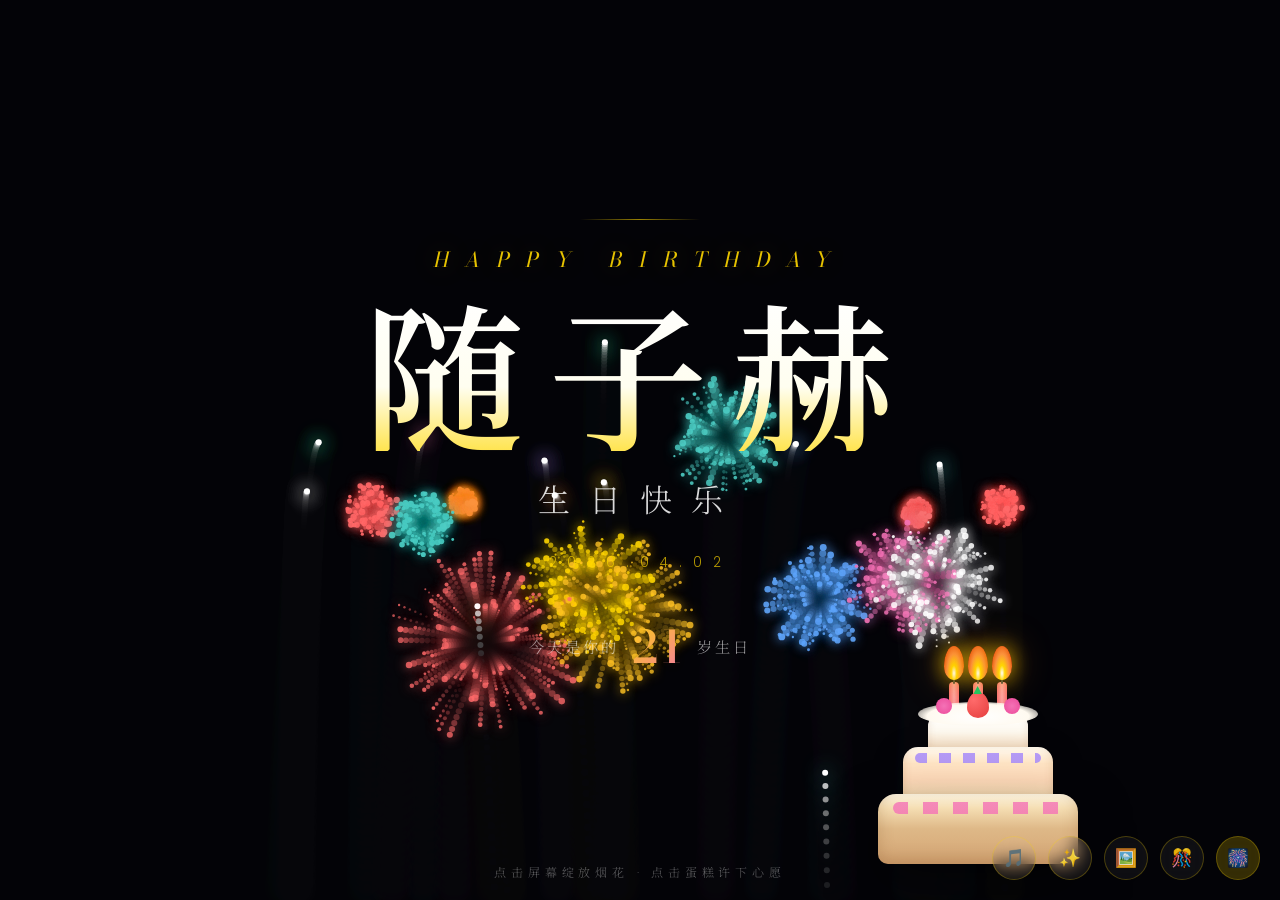
==== index.html @ 77aba5f2 "Update index.html" ====
<!DOCTYPE html>
<html lang="zh-CN">
<head>
    <meta charset="UTF-8">
    <meta name="viewport" content="width=device-width, initial-scale=1.0">
    <title>随子赫 · 生日快乐 ✨</title>
    <link rel="preconnect" href="https://fonts.googleapis.com">
    <link rel="preconnect" href="https://fonts.gstatic.com" crossorigin>
    <link href="https://fonts.googleapis.com/css2?family=Bodoni+Moda:ital,wght@0,400;0,600;0,700&family=Poppins:wght@200;300;400;500;600&family=Noto+Serif+SC:wght@300;400;500;600&display=swap" rel="stylesheet">
    <style>
        * {
            margin: 0;
            padding: 0;
            box-sizing: border-box;
        }

        html, body {
            height: 100%;
            overflow: hidden;
        }

        /* 点击波纹特效 */
        .click-ripple {
            position: fixed;
            border-radius: 50%;
            background: radial-gradient(circle, rgba(255, 215, 0, 0.4) 0%, rgba(255, 215, 0, 0.1) 50%, transparent 70%);
            pointer-events: none;
            z-index: 9999;
            animation: rippleExpand 0.8s ease-out forwards;
        }

        @keyframes rippleExpand {
            0% {
                width: 0;
                height: 0;
                opacity: 1;
            }
            100% {
                width: 300px;
                height: 300px;
                opacity: 0;
            }
        }

        /* 点击星星特效 */
        .click-star {
            position: fixed;
            pointer-events: none;
            z-index: 9999;
            animation: starBurst 1s ease-out forwards;
        }

        @keyframes starBurst {
            0% {
                opacity: 1;
                transform: scale(0) rotate(0deg);
            }
            50% {
                opacity: 1;
                transform: scale(1) rotate(180deg);
            }
            100% {
                opacity: 0;
                transform: scale(0.5) rotate(360deg) translateY(-50px);
            }
        }

        /* 黑洞转场特效 */
        .blackhole-transition {
            position: fixed;
            inset: 0;
            z-index: 250;
            pointer-events: none;
            display: none;
        }

        .blackhole-transition.active {
            display: block;
        }

        .blackhole-center {
            position: absolute;
            top: 50%;
            left: 50%;
            width: 0;
            height: 0;
            transform: translate(-50%, -50%);
            border-radius: 50%;
            background: radial-gradient(circle, #000 0%, #000 40%, transparent 70%);
            box-shadow:
                0 0 60px 20px rgba(0, 0, 0, 0.8),
                0 0 120px 40px rgba(0, 0, 0, 0.6),
                0 0 200px 60px rgba(0, 0, 0, 0.4);
        }

        .blackhole-transition.active .blackhole-center {
            animation: blackholeGrow 1.2s cubic-bezier(0.32, 1, 0.44, 1) forwards;
        }

        @keyframes blackholeGrow {
            0% {
                width: 0;
                height: 0;
                opacity: 0;
            }
            30% {
                opacity: 1;
            }
            100% {
                width: 300vmax;
                height: 300vmax;
                opacity: 1;
            }
        }

        /* 吸积盘 - 旋转的光效环 */
        .accretion-disk {
            position: absolute;
            top: 50%;
            left: 50%;
            width: 0;
            height: 0;
            transform: translate(-50%, -50%) rotateX(75deg);
            border-radius: 50%;
            border: 3px solid transparent;
            border-top-color: rgba(255, 215, 0, 0.8);
            border-right-color: rgba(244, 114, 182, 0.6);
            border-bottom-color: rgba(167, 139, 250, 0.8);
            border-left-color: rgba(96, 165, 250, 0.6);
        }

        .blackhole-transition.active .accretion-disk {
            animation: diskGrowRotate 1.2s cubic-bezier(0.32, 1, 0.44, 1) forwards;
        }

        @keyframes diskGrowRotate {
            0% {
                width: 0;
                height: 0;
                opacity: 0;
                transform: translate(-50%, -50%) rotateX(75deg) rotate(0deg);
            }
            20% {
                opacity: 1;
            }
            100% {
                width: 300vmax;
                height: 300vmax;
                opacity: 0;
                transform: translate(-50%, -50%) rotateX(75deg) rotate(1080deg);
            }
        }

        /* 粒子被吸入效果 */
        .blackhole-particle {
            position: absolute;
            width: 4px;
            height: 4px;
            background: rgba(255, 215, 0, 0.9);
            border-radius: 50%;
            box-shadow: 0 0 10px rgba(255, 215, 0, 0.8);
        }

        .blackhole-transition.active .blackhole-particle {
            animation: particleSuckIn 1s cubic-bezier(0.7, 0, 1, 1) forwards;
        }

        @keyframes particleSuckIn {
            0% {
                opacity: 1;
                transform: translate(0, 0) scale(1);
            }
            100% {
                opacity: 0;
                transform: translate(0, 0) scale(0);
            }
        }

        body {
            background: #05050a;
            font-family: 'Poppins', 'Noto Serif SC', -apple-system, serif;
            color: #fff;
        }

        /* 星空背景 */
        .sky {
            position: fixed;
            inset: 0;
            z-index: 1;
            background: radial-gradient(ellipse at bottom, #1a1a3e 0%, #0f0f1f 30%, #050510 60%, #020208 100%);
        }

        /* 银河效果 */
        .milky-way {
            position: fixed;
            inset: -20%;
            z-index: 2;
            background:
                radial-gradient(ellipse at 30% 20%, rgba(167, 139, 250, 0.15) 0%, transparent 50%),
                radial-gradient(ellipse at 70% 80%, rgba(244, 114, 182, 0.12) 0%, transparent 50%),
                radial-gradient(ellipse at 50% 50%, rgba(96, 165, 250, 0.08) 0%, transparent 60%);
            animation: milkyFloat 20s ease-in-out infinite;
            filter: blur(40px);
        }

        @keyframes milkyFloat {
            0%, 100% { transform: translate(0, 0) scale(1); }
            25% { transform: translate(2%, 1%) scale(1.05); }
            50% { transform: translate(-1%, 2%) scale(1.02); }
            75% { transform: translate(1%, -1%) scale(1.08); }
        }

        /* 星星 */
        .stars {
            position: fixed;
            inset: 0;
            z-index: 3;
        }

        .star {
            position: absolute;
            background: #fff;
            border-radius: 50%;
            animation: twinkle var(--duration) ease-in-out infinite;
        }

        @keyframes twinkle {
            0%, 100% { opacity: var(--opacity); transform: scale(1); }
            50% { opacity: 1; transform: scale(1.3); }
        }

        /* 月亮 */
        .moon {
            position: fixed;
            top: 8%;
            right: 12%;
            width: 120px;
            height: 120px;
            z-index: 4;
            background: radial-gradient(circle at 30% 30%, #fffef0 0%, #fef3c7 40%, #e9d5ff 100%);
            border-radius: 50%;
            box-shadow:
                0 0 80px rgba(254, 243, 199, 0.5),
                0 0 150px rgba(254, 243, 199, 0.3),
                0 0 250px rgba(233, 213, 255, 0.2);
            animation: moonGlow 4s ease-in-out infinite;
        }

        .moon::before {
            content: '';
            position: absolute;
            top: 15%;
            left: 25%;
            width: 30px;
            height: 30px;
            background: radial-gradient(circle, rgba(203, 213, 225, 0.4) 0%, transparent 70%);
            border-radius: 50%;
        }

        .moon::after {
            content: '';
            position: absolute;
            top: 50%;
            left: 55%;
            width: 20px;
            height: 20px;
            background: radial-gradient(circle, rgba(203, 213, 225, 0.3) 0%, transparent 70%);
            border-radius: 50%;
        }

        @keyframes moonGlow {
            0%, 100% { box-shadow: 0 0 80px rgba(254, 243, 199, 0.5), 0 0 150px rgba(254, 243, 199, 0.3), 0 0 250px rgba(233, 213, 255, 0.2); }
            50% { box-shadow: 0 0 100px rgba(254, 243, 199, 0.7), 0 0 180px rgba(254, 243, 199, 0.4), 0 0 300px rgba(233, 213, 255, 0.3); }
        }

        /* 流星 */
        .meteors {
            position: fixed;
            inset: 0;
            z-index: 5;
            overflow: hidden;
            pointer-events: none;
        }

        .meteor {
            position: absolute;
            width: 2px;
            height: 80px;
            background: linear-gradient(to bottom, rgba(255, 255, 255, 0), rgba(255, 255, 255, 1));
            animation: meteor linear infinite;
            opacity: 0;
        }

        @keyframes meteor {
            0% { opacity: 0; transform: translateY(-100px) translateX(0) rotate(45deg); }
            10% { opacity: 1; }
            80% { opacity: 1; }
            100% { opacity: 0; transform: translateY(100vh) translateX(300px) rotate(45deg); }
        }

        /* 烟花画布 */
        canvas {
            position: fixed;
            inset: 0;
            z-index: 10;
            pointer-events: none;
        }

        /* 主内容区 */
        .content {
            position: fixed;
            inset: 0;
            z-index: 20;
            display: flex;
            flex-direction: column;
            align-items: center;
            justify-content: center;
            pointer-events: none;
        }

        .name-container {
            position: relative;
            text-align: center;
            pointer-events: auto;
        }

        /* 装饰线条 */
        .deco-line {
            width: 120px;
            height: 1px;
            margin: 0 auto 1.5rem;
            background: linear-gradient(90deg, transparent, rgba(255, 215, 0, 0.6), transparent);
            opacity: 0;
            animation: expandLine 1.2s ease 0.3s forwards;
        }

        @keyframes expandLine {
            from { width: 0; opacity: 0; }
            to { width: 120px; opacity: 1; }
        }

        .name-top {
            font-family: 'Bodoni Moda', serif;
            font-size: clamp(0.9rem, 2vw, 1.3rem);
            font-weight: 400;
            font-style: italic;
            letter-spacing: 0.8em;
            color: rgba(255, 215, 0, 0.9);
            margin-bottom: 1rem;
            opacity: 0;
            transform: translateY(20px);
            animation: fadeUp 1s ease 0.6s forwards;
            text-shadow: 0 0 30px rgba(255, 215, 0, 0.3);
        }

        .name-main {
            font-family: 'Noto Serif SC', 'Bodoni Moda', serif;
            font-size: clamp(3.5rem, 15vw, 10rem);
            font-weight: 600;
            letter-spacing: 0.15em;
            line-height: 1;
            background: linear-gradient(
                180deg,
                #fff 0%,
                #fffef0 20%,
                #ffd700 40%,
                #f59e0b 60%,
                #fff 80%,
                #ffd700 100%
            );
            background-size: 100% 300%;
            -webkit-background-clip: text;
            -webkit-text-fill-color: transparent;
            background-clip: text;
            opacity: 0;
            transform: scale(0.8);
            filter: blur(10px);
            animation: nameReveal 2.5s cubic-bezier(0.32, 1.4, 0.44, 1) 0.8s forwards, shimmer 6s ease-in-out 2.5s infinite;
            text-shadow: none;
        }

        @keyframes nameReveal {
            0% { opacity: 0; transform: scale(0.8) translateY(30px); filter: blur(10px); }
            60% { opacity: 1; filter: blur(0); }
            100% { opacity: 1; transform: scale(1) translateY(0); filter: blur(0); }
        }

        @keyframes shimmer {
            0%, 100% { background-position: 0% 0%; }
            50% { background-position: 0% 100%; }
        }

        .name-bottom {
            font-family: 'Noto Serif SC', serif;
            font-size: clamp(1.1rem, 3vw, 2rem);
            font-weight: 300;
            letter-spacing: 0.6em;
            color: rgba(255, 255, 255, 0.85);
            margin-top: 1.5rem;
            opacity: 0;
            animation: fadeIn 1.2s ease 1.8s forwards;
        }

        .name-date {
            font-family: 'Poppins', sans-serif;
            font-size: 0.85rem;
            font-weight: 300;
            letter-spacing: 0.8em;
            color: rgba(255, 215, 0, 0.7);
            margin-top: 2rem;
            opacity: 0;
            animation: fadeIn 1.2s ease 2.2s forwards;
        }

        @keyframes fadeUp {
            to { opacity: 1; transform: translateY(0); }
        }

        @keyframes fadeIn {
            to { opacity: 1; }
        }

        /* 年龄显示 - 优雅版 */
        .age-container {
            margin-top: 2.5rem;
            opacity: 0;
            animation: fadeIn 1.5s ease 2.6s forwards;
        }

        .age-display {
            display: flex;
            align-items: center;
            justify-content: center;
            gap: 0.8rem;
            font-size: 0.95rem;
            font-weight: 300;
            color: rgba(255, 255, 255, 0.6);
            letter-spacing: 0.2em;
        }

        .age-number {
            font-family: 'Bodoni Moda', serif;
            font-size: 2.8rem;
            font-weight: 600;
            background: linear-gradient(135deg, #ffd700, #f472b6);
            -webkit-background-clip: text;
            -webkit-text-fill-color: transparent;
            background-clip: text;
            letter-spacing: 0.05em;
        }

        /* 蛋糕 - 精致版 */
        .cake-container {
            position: fixed;
            bottom: 4%;
            right: 8%;
            z-index: 25;
            opacity: 0;
            animation: cakeFloat 2s ease 3s forwards;
            pointer-events: auto;
        }

        @media (max-width: 768px) {
            .cake-container { bottom: 3%; right: 5%; transform: scale(0.85); transform-origin: bottom right; }
        }

        @keyframes cakeFloat {
            from { opacity: 0; transform: translateX(-50%) translateY(60px) scale(0.85); }
            to { opacity: 1; transform: translateX(-50%) translateY(0) scale(1); }
        }

        .cake {
            position: relative;
            cursor: pointer;
            transition: transform 0.5s cubic-bezier(0.34, 1.56, 0.64, 1);
        }

        .cake:hover {
            transform: scale(1.05);
        }

        .cake-base {
            width: 200px;
            height: 70px;
            background: linear-gradient(180deg, #fdf6e3 0%, #f5deb3 20%, #deb887 50%, #d4a574 100%);
            border-radius: 18px 18px 10px 10px;
            position: relative;
            box-shadow:
                0 20px 50px rgba(0, 0, 0, 0.5),
                inset 0 -5px 15px rgba(139, 90, 43, 0.3);
        }

        .cake-base::before {
            content: '';
            position: absolute;
            top: 8px;
            left: 15px;
            right: 15px;
            height: 12px;
            background: repeating-linear-gradient(
                90deg,
                #f472b6 0px,
                #f472b6 15px,
                transparent 15px,
                transparent 30px
            );
            border-radius: 20px;
            opacity: 0.8;
        }

        .cake-middle {
            width: 150px;
            height: 55px;
            background: linear-gradient(180deg, #fffaf0 0%, #ffe4c4 30%, #ffdab9 60%, #f5deb3 100%);
            border-radius: 15px 15px 8px 8px;
            position: absolute;
            bottom: 62px;
            left: 50%;
            transform: translateX(-50%);
            box-shadow:
                0 10px 30px rgba(0, 0, 0, 0.35),
                inset 0 -3px 10px rgba(139, 90, 43, 0.2);
        }

        .cake-middle::before {
            content: '';
            position: absolute;
            top: 6px;
            left: 12px;
            right: 12px;
            height: 10px;
            background: repeating-linear-gradient(
                90deg,
                #a78bfa 0px,
                #a78bfa 12px,
                transparent 12px,
                transparent 24px
            );
            border-radius: 15px;
            opacity: 0.85;
        }

        .cake-top {
            width: 100px;
            height: 45px;
            background: linear-gradient(180deg, #ffffff 0%, #fffaf0 40%, #ffe4c4 80%, #ffdab9 100%);
            border-radius: 12px 12px 6px 6px;
            position: absolute;
            bottom: 105px;
            left: 50%;
            transform: translateX(-50%);
            box-shadow:
                0 6px 20px rgba(0, 0, 0, 0.25),
                inset 0 -2px 8px rgba(139, 90, 43, 0.15);
        }

        .cream {
            position: absolute;
            top: -12px;
            left: 50%;
            transform: translateX(-50%);
            width: 120%;
            height: 24px;
            background: radial-gradient(ellipse at 50% 60%, #fff 0%, #fffaf0 60%, transparent 100%);
            border-radius: 50%;
        }

        .cream::before,
        .cream::after {
            content: '';
            position: absolute;
            width: 16px;
            height: 16px;
            background: radial-gradient(circle, #f472b6 0%, #ec4899 100%);
            border-radius: 50%;
            top: -4px;
        }

        .cream::before { left: 15%; }
        .cream::after { right: 15%; }

        /* 草莓 */
        .strawberry {
            position: absolute;
            top: -22px;
            left: 50%;
            transform: translateX(-50%);
            width: 22px;
            height: 26px;
            background: radial-gradient(circle at 30% 30%, #ff6b6b, #e53e3e);
            border-radius: 50% 50% 50% 50% / 60% 60% 40% 40%;
        }

        .strawberry::before {
            content: '';
            position: absolute;
            top: -6px;
            left: 50%;
            transform: translateX(-50%);
            width: 14px;
            height: 8px;
            background: #22c55e;
            border-radius: 50% 50% 0 0;
            clip-path: polygon(20% 100%, 50% 0%, 80% 100%);
        }

        /* 蜡烛 */
        .candles {
            position: absolute;
            bottom: 140px;
            left: 50%;
            transform: translateX(-50%);
            display: flex;
            gap: 14px;
        }

        .candle {
            position: relative;
            width: 10px;
            height: 42px;
            background: linear-gradient(90deg, #f87171 0%, #fca5a5 50%, #f87171 100%);
            border-radius: 4px 4px 2px 2px;
        }

        .candle::before {
            content: '';
            position: absolute;
            top: -8px;
            left: 50%;
            transform: translateX(-50%);
            width: 2px;
            height: 10px;
            background: linear-gradient(180deg, #1f1f1f, #4a4a4a);
            border-radius: 2px;
        }

        .flame {
            position: absolute;
            top: -36px;
            left: 50%;
            transform: translateX(-50%);
            width: 20px;
            height: 34px;
            background: radial-gradient(ellipse at 50% 80%, #fff 0%, #ffd700 20%, #fb923c 50%, #ea580c 80%, transparent 100%);
            border-radius: 50% 50% 50% 50% / 60% 60% 40% 40%;
            animation: flameDance 0.15s ease-in-out infinite alternate;
            box-shadow: 0 0 20px rgba(255, 200, 0, 0.8), 0 0 40px rgba(255, 150, 0, 0.4);
        }

        @keyframes flameDance {
            0% { transform: translateX(-50%) scale(1) rotate(-3deg); height: 34px; }
            100% { transform: translateX(-50%) scale(1.1) rotate(3deg); height: 40px; }
        }

        .flame.out {
            animation: extinguish 0.6s ease-out forwards;
        }

        @keyframes extinguish {
            0% { opacity: 1; transform: translateX(-50%) scale(1); filter: blur(0); }
            50% { opacity: 0.8; transform: translateX(-50%) scale(1.3) translateY(-10px); filter: blur(2px); }
            100% { opacity: 0; transform: translateX(-50%) scale(0) translateY(-50px); filter: blur(10px); }
        }

        /* 底部文字 */
        .hint {
            position: fixed;
            bottom: 2%;
            left: 50%;
            transform: translateX(-50%);
            font-size: 0.75rem;
            font-weight: 300;
            letter-spacing: 0.4em;
            color: rgba(255, 255, 255, 0.35);
            z-index: 50;
            opacity: 0;
            animation: fadeIn 1.5s ease 4s forwards;
        }

        /* 控制面板 - 优雅隐藏 */
        .controls {
            position: fixed;
            bottom: 20px;
            right: 20px;
            z-index: 100;
            display: flex;
            gap: 12px;
            opacity: 0;
            animation: fadeIn 1.5s ease 4.5s forwards;
        }

        .control-btn {
            width: 44px;
            height: 44px;
            border-radius: 50%;
            background: rgba(255, 255, 255, 0.05);
            border: 1px solid rgba(255, 215, 0, 0.25);
            color: rgba(255, 215, 0, 0.9);
            font-size: 1.1rem;
            cursor: pointer;
            display: flex;
            align-items: center;
            justify-content: center;
            transition: all 0.4s cubic-bezier(0.34, 1.56, 0.64, 1);
            backdrop-filter: blur(10px);
        }

        .control-btn:hover {
            transform: scale(1.15);
            background: rgba(255, 215, 0, 0.15);
            border-color: rgba(255, 215, 0, 0.5);
            box-shadow: 0 0 20px rgba(255, 215, 0, 0.2);
        }

        .control-btn.active {
            background: rgba(255, 215, 0, 0.2);
        }

        /* 许愿弹窗 - 浪漫版 */
        .wish-modal {
            position: fixed;
            inset: 0;
            z-index: 200;
            display: none;
            align-items: center;
            justify-content: center;
            background: radial-gradient(ellipse at center, rgba(10, 10, 30, 0.96) 0%, rgba(2, 2, 10, 0.98) 100%);
            backdrop-filter: blur(20px);
        }

        .wish-modal.show {
            display: flex;
            animation: modalIn 0.8s cubic-bezier(0.32, 1.4, 0.44, 1);
        }

        @keyframes modalIn {
            from { opacity: 0; transform: scale(0.95); }
            to { opacity: 1; transform: scale(1); }
        }

        .wish-modal-content {
            position: relative;
            background: linear-gradient(145deg, rgba(25, 25, 50, 0.95), rgba(15, 15, 30, 0.98));
            border: 1px solid rgba(255, 215, 0, 0.25);
            border-radius: 24px;
            padding: 3rem 2.5rem;
            max-width: 420px;
            width: 90%;
            text-align: center;
            box-shadow:
                0 25px 80px rgba(0, 0, 0, 0.6),
                0 0 60px rgba(255, 215, 0, 0.08),
                inset 0 0 0 1px rgba(255, 255, 255, 0.05);
        }

        .wish-modal-content::before {
            content: '✨';
            position: absolute;
            top: -20px;
            left: 50%;
            transform: translateX(-50%);
            font-size: 2rem;
            animation: sparkle 2s ease-in-out infinite;
        }

        @keyframes sparkle {
            0%, 100% { opacity: 1; transform: translateX(-50%) scale(1); }
            50% { opacity: 0.6; transform: translateX(-50%) scale(1.2); }
        }

        .wish-modal-title {
            font-family: 'Noto Serif SC', 'Bodoni Moda', serif;
            font-size: 1.6rem;
            font-weight: 500;
            background: linear-gradient(135deg, #ffd700, #f472b6, #a78bfa);
            background-size: 200% 100%;
            -webkit-background-clip: text;
            -webkit-text-fill-color: transparent;
            background-clip: text;
            margin-bottom: 1rem;
            animation: gradientFlow 4s linear infinite;
        }

        @keyframes gradientFlow {
            0% { background-position: 0% 50%; }
            100% { background-position: 200% 50%; }
        }

        .wish-modal-subtitle {
            font-size: 0.9rem;
            color: rgba(255, 255, 255, 0.5);
            margin-bottom: 2rem;
            font-weight: 300;
            letter-spacing: 0.1em;
        }

        .wish-modal-input {
            width: 100%;
            padding: 1.2rem 1.5rem;
            font-size: 1rem;
            font-family: 'Noto Serif SC', serif;
            background: rgba(255, 255, 255, 0.03);
            border: 1px solid rgba(255, 215, 0, 0.3);
            border-radius: 16px;
            color: #fff;
            outline: none;
            margin-bottom: 2rem;
            transition: all 0.4s ease;
        }

        .wish-modal-input:focus {
            border-color: rgba(255, 215, 0, 0.7);
            background: rgba(255, 255, 255, 0.06);
            box-shadow: 0 0 30px rgba(255, 215, 0, 0.1);
        }

        .wish-modal-input::placeholder {
            color: rgba(255, 255, 255, 0.35);
        }

        .wish-modal-buttons {
            display: flex;
            gap: 1rem;
            justify-content: center;
        }

        .wish-modal-btn {
            padding: 0.9rem 2rem;
            font-size: 0.9rem;
            border: none;
            border-radius: 50px;
            cursor: pointer;
            font-family: 'Poppins', 'Noto Serif SC', sans-serif;
            font-weight: 500;
            letter-spacing: 0.1em;
            transition: all 0.4s cubic-bezier(0.34, 1.56, 0.64, 1);
        }

        .wish-modal-btn.primary {
            background: linear-gradient(135deg, #ffd700, #f59e0b);
            color: #1f1f1f;
            box-shadow: 0 10px 30px rgba(255, 215, 0, 0.3);
        }

        .wish-modal-btn.primary:hover {
            transform: scale(1.08);
            box-shadow: 0 15px 40px rgba(255, 215, 0, 0.4);
        }

        .wish-modal-btn.secondary {
            background: rgba(255, 255, 255, 0.06);
            color: rgba(255, 255, 255, 0.7);
            border: 1px solid rgba(255, 255, 255, 0.15);
        }

        .wish-modal-btn.secondary:hover {
            background: rgba(255, 255, 255, 0.1);
            transform: scale(1.05);
        }

        /* 彩带 */
        .confetti {
            position: fixed;
            inset: 0;
            z-index: 150;
            pointer-events: none;
        }

        .confetti-piece {
            position: absolute;
            width: 8px;
            height: 16px;
            opacity: 0;
            animation: confettiFall linear forwards;
            border-radius: 2px;
        }

        @keyframes confettiFall {
            0% { opacity: 1; transform: translateY(-50px) rotate(0deg); }
            100% { opacity: 0; transform: translateY(110vh) rotate(1080deg); }
        }

        /* 走马灯 */
        .carousel-modal {
            position: fixed;
            inset: 0;
            z-index: 300;
            display: none;
            align-items: center;
            justify-content: center;
            background: radial-gradient(ellipse at center, #0a0a1a 0%, #020208 100%);
            perspective: 2000px;
            opacity: 0;
            transform: scale(0.95);
            transition: opacity 0.5s cubic-bezier(0.32, 1, 0.44, 1), transform 0.5s cubic-bezier(0.32, 1, 0.44, 1);
        }

        .carousel-modal.show {
            display: flex;
            opacity: 1;
            transform: scale(1);
        }

        .carousel-modal.hide {
            opacity: 0;
            transform: scale(0.95);
        }

        /* 走马灯进入时的背景模糊 */
        .carousel-modal::before {
            content: '';
            position: absolute;
            inset: 0;
            background: radial-gradient(ellipse at center, rgba(10, 10, 26, 0) 0%, rgba(2, 2, 8, 0.95) 100%);
            opacity: 0;
            transition: opacity 0.6s ease;
        }

        .carousel-modal.show::before {
            opacity: 1;
        }

        /* 氛围光 */
        .carousel-glow {
            position: absolute;
            inset: 0;
            background:
                radial-gradient(circle at 20% 30%, rgba(244, 114, 182, 0.15) 0%, transparent 50%),
                radial-gradient(circle at 80% 70%, rgba(96, 165, 250, 0.15) 0%, transparent 50%),
                radial-gradient(circle at 50% 50%, rgba(255, 215, 0, 0.08) 0%, transparent 60%);
            animation: carouselGlow 8s ease-in-out infinite;
            pointer-events: none;
        }

        @keyframes carouselGlow {
            0%, 100% { opacity: 1; }
            50% { opacity: 0.6; }
        }

        .carousel-container {
            position: relative;
            width: 90%;
            max-width: 800px;
            height: 78vh;
            display: flex;
            align-items: center;
            justify-content: center;
            transform-style: preserve-3d;
        }

        .carousel-slide {
            position: absolute;
            max-width: 100%;
            max-height: 100%;
            object-fit: contain;
            border-radius: 16px;
            box-shadow:
                0 30px 100px rgba(0, 0, 0, 0.7),
                0 0 80px rgba(255, 215, 0, 0.1),
                inset 0 0 0 1px rgba(255, 255, 255, 0.08);
            opacity: 0;
            backface-visibility: hidden;
            transform-style: preserve-3d;
        }

        .carousel-slide.active {
            opacity: 1;
            z-index: 10;
        }

        .carousel-slide.fadeOut { animation: fadeOut 0.6s cubic-bezier(0.32, 1, 0.44, 1) forwards; }
        .carousel-slide.fadeIn { animation: fadeInSlide 0.6s cubic-bezier(0.32, 1, 0.44, 1) forwards; }
        @keyframes fadeOut { 0% { opacity: 1; transform: scale(1) translateX(0); } 100% { opacity: 0; transform: scale(0.9) translateX(-50px); } }
        @keyframes fadeInSlide { 0% { opacity: 0; transform: scale(0.9) translateX(50px); } 100% { opacity: 1; transform: scale(1) translateX(0); } }

        .carousel-slide.zoomOut { animation: zoomOut 0.5s cubic-bezier(0.32, 1, 0.44, 1) forwards; }
        .carousel-slide.zoomIn { animation: zoomIn 0.5s cubic-bezier(0.32, 1, 0.44, 1) forwards; }
        @keyframes zoomOut { 0% { opacity: 1; transform: scale(1) rotate(0deg); } 100% { opacity: 0; transform: scale(0.5) rotate(-5deg); } }
        @keyframes zoomIn { 0% { opacity: 0; transform: scale(1.3) rotate(5deg); } 100% { opacity: 1; transform: scale(1) rotate(0deg); } }

        .carousel-slide.slideLeftOut { animation: slideLeftOut 0.55s cubic-bezier(0.32, 1, 0.44, 1) forwards; }
        .carousel-slide.slideLeftIn { animation: slideLeftIn 0.55s cubic-bezier(0.32, 1, 0.44, 1) forwards; }
        @keyframes slideLeftOut { 0% { opacity: 1; transform: translateX(0) scale(1); } 100% { opacity: 0; transform: translateX(-80%) scale(0.85); } }
        @keyframes slideLeftIn { 0% { opacity: 0; transform: translateX(80%) scale(0.85); } 100% { opacity: 1; transform: translateX(0) scale(1); } }

        .carousel-slide.flipOut { animation: flipOut 0.6s cubic-bezier(0.32, 1, 0.44, 1) forwards; }
        .carousel-slide.flipIn { animation: flipIn 0.6s cubic-bezier(0.32, 1, 0.44, 1) forwards; }
        @keyframes flipOut { 0% { opacity: 1; transform: rotateY(0deg) scale(1); } 100% { opacity: 0; transform: rotateY(90deg) scale(0.8); } }
        @keyframes flipIn { 0% { opacity: 0; transform: rotateY(-90deg) scale(0.8); } 100% { opacity: 1; transform: rotateY(0deg) scale(1); } }

        .carousel-slide.slideUpOut { animation: slideUpOut 0.5s cubic-bezier(0.32, 1, 0.44, 1) forwards; }
        .carousel-slide.slideUpIn { animation: slideUpIn 0.5s cubic-bezier(0.32, 1, 0.44, 1) forwards; }
        @keyframes slideUpOut { 0% { opacity: 1; transform: translateY(0) scale(1); } 100% { opacity: 0; transform: translateY(-60%) scale(0.8); } }
        @keyframes slideUpIn { 0% { opacity: 0; transform: translateY(60%) scale(0.8); } 100% { opacity: 1; transform: translateY(0) scale(1); } }

        .carousel-slide.blurOut { animation: blurOut 0.55s cubic-bezier(0.32, 1, 0.44, 1) forwards; }
        .carousel-slide.blurIn { animation: blurIn 0.55s cubic-bezier(0.32, 1, 0.44, 1) forwards; }
        @keyframes blurOut { 0% { opacity: 1; filter: blur(0px) scale(1); } 100% { opacity: 0; filter: blur(30px) scale(1.2); } }
        @keyframes blurIn { 0% { opacity: 0; filter: blur(30px) scale(1.2); } 100% { opacity: 1; filter: blur(0px) scale(1); } }

        .carousel-slide.rotateOut { animation: rotateOut 0.6s cubic-bezier(0.32, 1, 0.44, 1) forwards; }
        .carousel-slide.rotateIn { animation: rotateIn 0.6s cubic-bezier(0.32, 1, 0.44, 1) forwards; }
        @keyframes rotateOut { 0% { opacity: 1; transform: rotate(0deg) scale(1); } 100% { opacity: 0; transform: rotate(180deg) scale(0.5); } }
        @keyframes rotateIn { 0% { opacity: 0; transform: rotate(-180deg) scale(0.5); } 100% { opacity: 1; transform: rotate(0deg) scale(1); } }

        .carousel-close {
            position: absolute;
            top: 30px;
            right: 30px;
            width: 48px;
            height: 48px;
            border-radius: 50%;
            background: rgba(255, 255, 255, 0.06);
            border: 1px solid rgba(255, 255, 255, 0.15);
            color: rgba(255, 255, 255, 0.7);
            font-size: 1.4rem;
            cursor: pointer;
            display: flex;
            align-items: center;
            justify-content: center;
            transition: all 0.4s ease;
            z-index: 20;
            backdrop-filter: blur(10px);
        }

        .carousel-close:hover {
            background: rgba(255, 100, 100, 0.15);
            border-color: rgba(255, 100, 100, 0.4);
            transform: scale(1.1);
            color: #f87171;
        }

        .carousel-title {
            position: absolute;
            bottom: -80px;
            left: 50%;
            transform: translateX(-50%);
            font-family: 'Noto Serif SC', 'Bodoni Moda', serif;
            font-size: 1.4rem;
            font-weight: 300;
            background: linear-gradient(90deg, transparent, #ffd700, #f472b6, #ffd700, transparent);
            background-size: 300% 100%;
            -webkit-background-clip: text;
            -webkit-text-fill-color: transparent;
            background-clip: text;
            white-space: nowrap;
            animation: titleFlow 6s linear infinite;
            letter-spacing: 0.3em;
        }

        @keyframes titleFlow {
            0% { background-position: 0% 50%; }
            100% { background-position: 300% 50%; }
        }

        .carousel-music-btn {
            position: absolute;
            top: 30px;
            left: 30px;
            width: 48px;
            height: 48px;
            border-radius: 50%;
            background: rgba(255, 215, 0, 0.08);
            border: 1px solid rgba(255, 215, 0, 0.25);
            color: rgba(255, 215, 0, 0.9);
            font-size: 1.2rem;
            cursor: pointer;
            display: flex;
            align-items: center;
            justify-content: center;
            transition: all 0.4s ease;
            z-index: 20;
            backdrop-filter: blur(10px);
        }

        .carousel-music-btn:hover {
            background: rgba(255, 215, 0, 0.2);
            transform: scale(1.1);
            box-shadow: 0 0 25px rgba(255, 215, 0, 0.2);
        }

        .carousel-music-btn.active {
            animation: musicPulse 1.5s ease-in-out infinite;
        }

        @keyframes musicPulse {
            0%, 100% { box-shadow: 0 0 10px rgba(255, 215, 0, 0.3); }
            50% { box-shadow: 0 0 30px rgba(255, 215, 0, 0.6); }
        }

        .carousel-progress {
            position: absolute;
            bottom: -120px;
            left: 50%;
            transform: translateX(-50%);
            display: flex;
            gap: 16px;
        }

        .carousel-dot {
            width: 8px;
            height: 8px;
            border-radius: 50%;
            background: rgba(255, 255, 255, 0.2);
            transition: all 0.5s ease;
            position: relative;
        }

        .carousel-dot.active {
            background: linear-gradient(135deg, #ffd700, #f472b6);
            transform: scale(1.5);
            box-shadow: 0 0 15px rgba(255, 215, 0, 0.5);
        }

        /* 响应式 */
        @media (max-width: 768px) {
            .moon { width: 80px; height: 80px; top: 6%; right: 8%; }
            .cake-base { width: 160px; height: 55px; }
            .cake-middle { width: 120px; height: 42px; bottom: 48px; }
            .cake-top { width: 80px; height: 35px; bottom: 82px; }
            .candles { bottom: 110px; gap: 10px; }
            .candle { width: 8px; height: 35px; }
            .controls { bottom: 15px; right: 15px; gap: 8px; }
            .control-btn { width: 40px; height: 40px; font-size: 1rem; }
            .carousel-container { height: 70vh; }
            .carousel-title { font-size: 1rem; letter-spacing: 0.15em; }
            .carousel-close, .carousel-music-btn { width: 42px; height: 42px; top: 20px; }
            .carousel-close { right: 20px; }
            .carousel-music-btn { left: 20px; }
        }
    </style>
</head>
<body>
    <!-- 星空背景 -->
    <div class="sky"></div>
    <div class="milky-way"></div>
    <div class="stars" id="stars"></div>

    <!-- 月亮 -->
    <div class="moon"></div>

    <!-- 流星 -->
    <div class="meteors" id="meteors"></div>

    <!-- 烟花画布 -->
    <canvas id="fireworks"></canvas>

    <!-- 彩带容器 -->
    <div class="confetti" id="confetti"></div>

    <!-- 主内容 -->
    <div class="content">
        <div class="name-container">
            <div class="deco-line"></div>
            <p class="name-top">HAPPY BIRTHDAY</p>
            <h1 class="name-main">随子赫</h1>
            <p class="name-bottom">生日快乐</p>
            <p class="name-date">2026.04.02</p>
            <div class="age-container">
                <div class="age-display">
                    <span>今天是你的</span>
                    <span class="age-number" id="ageNumber">??</span>
                    <span>岁生日</span>
                </div>
            </div>
        </div>
    </div>

    <!-- 蛋糕 -->
    <div class="cake-container">
        <div class="cake" id="cake">
            <div class="candles">
                <div class="candle"><div class="flame"></div></div>
                <div class="candle"><div class="flame"></div></div>
                <div class="candle"><div class="flame"></div></div>
            </div>
            <div class="cake-top">
                <div class="cream"></div>
                <div class="strawberry"></div>
            </div>
            <div class="cake-middle"></div>
            <div class="cake-base"></div>
        </div>
    </div>

    <!-- 控制面板 -->
    <div class="controls">
        <button class="control-btn" id="musicBtn" title="播放音乐">🎵</button>
        <button class="control-btn" id="wishBtn" title="许愿">✨</button>
        <button class="control-btn" id="carouselBtn" title="回忆相册">🖼️</button>
        <button class="control-btn" id="confettiBtn" title="庆祝">🎊</button>
        <button class="control-btn active" id="fireworksBtn" title="烟花">🎆</button>
    </div>

    <!-- 底部提示 -->
    <p class="hint">点击屏幕绽放烟花 · 点击蛋糕许下心愿</p>

    <!-- 许愿弹窗 -->
    <div class="wish-modal" id="wishModal">
        <div class="wish-modal-content">
            <h2 class="wish-modal-title">许下你的心愿</h2>
            <p class="wish-modal-subtitle">愿所有美好都如期而至</p>
            <input type="text" class="wish-modal-input" id="wishInput" placeholder="在这里写下你的心愿..." maxlength="60">
            <div class="wish-modal-buttons">
                <button class="wish-modal-btn secondary" id="closeWishBtn">稍后再许</button>
                <button class="wish-modal-btn primary" id="saveWishBtn">放飞心愿 🎈</button>
            </div>
        </div>
    </div>

    <!-- 黑洞转场特效 -->
    <div class="blackhole-transition" id="blackholeTransition">
        <div class="accretion-disk"></div>
        <div class="blackhole-center"></div>
        <div id="blackholeParticles"></div>
    </div>

    <!-- 背景音乐 -->
    <audio id="bgMusic" src="sr.mp3" loop></audio>

    <!-- 走马灯弹窗 -->
    <div class="carousel-modal" id="carouselModal">
        <div class="carousel-glow"></div>
        <button class="carousel-music-btn" id="carouselMusicBtn">🎵</button>
        <button class="carousel-close" id="carouselClose">✕</button>
        <div class="carousel-container">
            <img class="carousel-slide active" src="屏幕截图 2024-11-19 115416.png" alt="Memory 1">
            <img class="carousel-slide" src="屏幕截图 2024-11-21 152050.png" alt="Memory 2">
            <img class="carousel-slide" src="屏幕截图 2025-02-05 193258.png" alt="Memory 3">
            <img class="carousel-slide" src="屏幕截图 2025-02-05 193307.png" alt="Memory 4">
            <img class="carousel-slide" src="屏幕截图 2025-02-10 175108.png" alt="Memory 5">
            <img class="carousel-slide" src="屏幕截图 2025-02-16 171136.png" alt="Memory 6">
            <p class="carousel-title">美好回忆 · 珍藏时光</p>
            <div class="carousel-progress" id="carouselProgress"></div>
        </div>
    </div>

    <script>
        // 点击波纹特效
        document.addEventListener('click', (e) => {
            createClickRipple(e.clientX, e.clientY);
            createClickStars(e.clientX, e.clientY);
        });

        function createClickRipple(x, y) {
            const ripple = document.createElement('div');
            ripple.className = 'click-ripple';
            ripple.style.left = (x - 150) + 'px';
            ripple.style.top = (y - 150) + 'px';
            document.body.appendChild(ripple);
            setTimeout(() => ripple.remove(), 800);
        }

        function createClickStars(x, y) {
            const stars = ['✨', '✦', '✧', '★', '☆'];
            for (let i = 0; i < 8; i++) {
                const star = document.createElement('div');
                star.className = 'click-star';
                star.textContent = stars[Math.floor(Math.random() * stars.length)];
                star.style.left = x + 'px';
                star.style.top = y + 'px';
                star.style.fontSize = (Math.random() * 15 + 10) + 'px';
                star.style.transform = `translate(${(Math.random() - 0.5) * 100}px, ${(Math.random() - 0.5) * 100}px)`;
                star.style.animationDelay = (Math.random() * 0.2) + 's';
                document.body.appendChild(star);
                setTimeout(() => star.remove(), 1000);
            }
        }

        // 立即播放音乐 - 优先执行
        const bgMusic = document.getElementById('bgMusic');
        let musicPlaying = false;

        function playMusicNow() {
            bgMusic.volume = 1;
            bgMusic.play().then(() => {
                musicPlaying = true;
                const musicBtn = document.getElementById('musicBtn');
                if (musicBtn) {
                    musicBtn.textContent = '🔊';
                    musicBtn.classList.add('active');
                }
            }).catch(() => {
                musicPlaying = false;
            });
        }

        // 立即尝试播放
        playMusicNow();

        // 页面可见时再次尝试
        document.addEventListener('visibilitychange', () => {
            if (!document.hidden && !musicPlaying) {
                playMusicNow();
            }
        });

        // 任何用户交互都触发播放
        ['click', 'touchstart', 'keydown', 'mousedown', 'mouseup', 'touchmove'].forEach(evt => {
            document.addEventListener(evt, () => {
                if (!musicPlaying) {
                    playMusicNow();
                }
            }, { passive: true });
        });

        // 创建星空
        const starsContainer = document.getElementById('stars');
        const starCount = 250;

        for (let i = 0; i < starCount; i++) {
            const star = document.createElement('div');
            star.className = 'star';
            star.style.left = Math.random() * 100 + '%';
            star.style.top = Math.random() * 100 + '%';
            const size = Math.random() * 2.5 + 0.5;
            star.style.width = size + 'px';
            star.style.height = size + 'px';
            star.style.setProperty('--opacity', Math.random() * 0.5 + 0.3);
            star.style.setProperty('--duration', (Math.random() * 4 + 2) + 's');
            star.style.animationDelay = Math.random() * 4 + 's';
            starsContainer.appendChild(star);
        }

        // 创建流星
        const meteorsContainer = document.getElementById('meteors');

        function createMeteor() {
            const meteor = document.createElement('div');
            meteor.className = 'meteor';
            meteor.style.left = Math.random() * 80 + '%';
            meteor.style.top = '-100px';
            meteor.style.animationDuration = (Math.random() * 1.5 + 1) + 's';
            meteor.style.animationDelay = Math.random() * 0.5 + 's';
            meteorsContainer.appendChild(meteor);
            setTimeout(() => meteor.remove(), 3000);
        }

        setInterval(() => {
            if (Math.random() > 0.6) createMeteor();
        }, 2500);

        // 烟花系统
        const canvas = document.getElementById('fireworks');
        const ctx = canvas.getContext('2d');
        let width = canvas.width = window.innerWidth;
        let height = canvas.height = window.innerHeight;

        const colors = ['#ffd700', '#ff6b6b', '#4ecdc4', '#a78bfa', '#f472b6', '#fff', '#60a5fa', '#34d399', '#fb923c', '#fbbf24', '#f87171'];

        class Particle {
            constructor(x, y, color, vx, vy, size) {
                this.x = x;
                this.y = y;
                this.color = color;
                this.vx = vx;
                this.vy = vy;
                this.size = size;
                this.alpha = 1;
                this.decay = Math.random() * 0.012 + 0.008;
            }

            update() {
                this.vx *= 0.99;
                this.vy *= 0.99;
                this.vy += 0.02;
                this.x += this.vx;
                this.y += this.vy;
                this.alpha -= this.decay;
            }

            draw() {
                ctx.save();
                ctx.globalAlpha = this.alpha;
                ctx.fillStyle = this.color;
                ctx.shadowBlur = 12;
                ctx.shadowColor = this.color;
                ctx.beginPath();
                ctx.arc(this.x, this.y, this.size, 0, Math.PI * 2);
                ctx.fill();
                ctx.restore();
            }
        }

        class Firework {
            constructor(x, targetY, color) {
                this.x = x;
                this.y = height;
                this.targetY = targetY;
                this.color = color;
                this.vy = -10 - Math.random() * 5;
                this.vx = (Math.random() - 0.5) * 1.2;
                this.exploded = false;
            }

            update() {
                this.x += this.vx;
                this.y += this.vy;
                this.vy += 0.2;
                if (this.vy >= 0 || this.y <= this.targetY) this.exploded = true;
            }

            draw() {
                ctx.save();
                ctx.fillStyle = '#fff';
                ctx.shadowBlur = 20;
                ctx.shadowColor = this.color;
                ctx.beginPath();
                ctx.arc(this.x, this.y, 3, 0, Math.PI * 2);
                ctx.fill();
                ctx.restore();
            }
        }

        let fireworks = [];
        let particles = [];
        let autoFireworks = true;

        function explode(x, y) {
            const color = colors[Math.floor(Math.random() * colors.length)];
            const count = 70 + Math.floor(Math.random() * 40);

            for (let i = 0; i < count; i++) {
                const angle = (Math.PI * 2 / count) * i;
                const speed = Math.random() * 5 + 2;
                particles.push(new Particle(
                    x, y, color,
                    Math.cos(angle) * speed,
                    Math.sin(angle) * speed,
                    Math.random() * 2.5 + 1
                ));
            }
        }

        function launch(x, targetY) {
            const px = x || Math.random() * width * 0.6 + width * 0.2;
            const ty = targetY || Math.random() * height * 0.45 + height * 0.12;
            fireworks.push(new Firework(px, ty, colors[Math.floor(Math.random() * colors.length)]));
        }

        function animate() {
            ctx.fillStyle = 'rgba(5, 5, 10, 0.25)';
            ctx.fillRect(0, 0, width, height);

            for (let i = fireworks.length - 1; i >= 0; i--) {
                fireworks[i].update();
                fireworks[i].draw();
                if (fireworks[i].exploded) {
                    explode(fireworks[i].x, fireworks[i].y);
                    fireworks.splice(i, 1);
                }
            }

            for (let i = particles.length - 1; i >= 0; i--) {
                particles[i].update();
                particles[i].draw();
                if (particles[i].alpha <= 0) particles.splice(i, 1);
            }

            requestAnimationFrame(animate);
        }

        canvas.addEventListener('click', (e) => {
            for (let i = 0; i < 3; i++) {
                setTimeout(() => launch(e.clientX + (Math.random() - 0.5) * 150, e.clientY * 0.35 + Math.random() * 60), i * 120);
            }
        });

        window.addEventListener('resize', () => {
            width = canvas.width = window.innerWidth;
            height = canvas.height = window.innerHeight;
        });

        setTimeout(() => {
            for (let i = 0; i < 18; i++) setTimeout(() => launch(), i * 120);
            createConfetti();
        }, 2000);

        let autoFireworkInterval = setInterval(() => {
            if (autoFireworks && Math.random() > 0.5) launch();
        }, 2000);

        animate();

        // 蛋糕交互
        const cake = document.getElementById('cake');

        cake.addEventListener('click', () => {
            const flames = document.querySelectorAll('.flame');
            flames.forEach(flame => flame.classList.remove('out'));

            flames.forEach((flame, i) => {
                setTimeout(() => flame.classList.add('out'), i * 120);
            });

            wishInput.value = '';
            wishInput.placeholder = '在这里写下你的心愿...';

            setTimeout(() => {
                document.getElementById('wishModal').classList.add('show');
                for (let i = 0; i < 10; i++) setTimeout(() => launch(), i * 100);
                createConfetti();
            }, 1000);
        });

        // 许愿
        const wishBtn = document.getElementById('wishBtn');
        const wishModal = document.getElementById('wishModal');
        const closeWishBtn = document.getElementById('closeWishBtn');
        const saveWishBtn = document.getElementById('saveWishBtn');
        const wishInput = document.getElementById('wishInput');

        wishBtn.addEventListener('click', () => wishModal.classList.add('show'));
        closeWishBtn.addEventListener('click', () => {
            triggerBlackholeTransition();
        });

        saveWishBtn.addEventListener('click', () => {
            const wish = wishInput.value.trim();
            if (wish) {
                localStorage.setItem('birthdayWish_' + new Date().getFullYear(), wish);
            }
            triggerBlackholeTransition();
        });

        wishModal.addEventListener('click', (e) => { if (e.target === wishModal) wishModal.classList.remove('show'); });

        // 黑洞转场
        function triggerBlackholeTransition() {
            const blackhole = document.getElementById('blackholeTransition');
            const particlesContainer = document.getElementById('blackholeParticles');

            // 先放烟花和彩带
            for (let i = 0; i < 20; i++) setTimeout(() => launch(), i * 60);
            createConfetti();

            // 关闭许愿弹窗
            wishModal.classList.remove('show');

            // 创建吸入粒子
            for (let i = 0; i < 50; i++) {
                const particle = document.createElement('div');
                particle.className = 'blackhole-particle';
                const angle = (Math.PI * 2 / 50) * i;
                const distance = Math.random() * 300 + 200;
                particle.style.left = `calc(50% + ${Math.cos(angle) * distance}px)`;
                particle.style.top = `calc(50% + ${Math.sin(angle) * distance}px)`;
                particle.style.animationDelay = (Math.random() * 0.3) + 's';
                particlesContainer.appendChild(particle);
            }

            // 激活黑洞转场
            blackhole.classList.add('active');

            // 转场完成后显示走马灯
            setTimeout(() => {
                showCarousel();
                setTimeout(() => {
                    blackhole.classList.remove('active');
                    particlesContainer.innerHTML = '';
                }, 300);
            }, 1000);
        }

        // 彩带
        const confettiBtn = document.getElementById('confettiBtn');
        const confettiContainer = document.getElementById('confetti');

        function createConfetti() {
            const confettiColors = ['#ffd700', '#ff6b6b', '#4ecdc4', '#a78bfa', '#f472b6', '#60a5fa', '#34d399', '#fbbf24'];

            for (let i = 0; i < 120; i++) {
                setTimeout(() => {
                    const piece = document.createElement('div');
                    piece.className = 'confetti-piece';
                    piece.style.left = Math.random() * 100 + '%';
                    piece.style.backgroundColor = confettiColors[Math.floor(Math.random() * confettiColors.length)];
                    piece.style.animationDuration = (Math.random() * 2.5 + 2) + 's';
                    piece.style.animationDelay = (Math.random() * 0.4) + 's';
                    confettiContainer.appendChild(piece);
                    setTimeout(() => piece.remove(), 5000);
                }, i * 15);
            }
        }

        confettiBtn.addEventListener('click', () => {
            createConfetti();
            for (let i = 0; i < 6; i++) setTimeout(() => launch(), i * 100);
        });

        const fireworksBtn = document.getElementById('fireworksBtn');
        fireworksBtn.addEventListener('click', () => {
            autoFireworks = !autoFireworks;
            fireworksBtn.classList.toggle('active');
        });

        const carouselBtn = document.getElementById('carouselBtn');
        carouselBtn.addEventListener('click', showCarousel);

        const musicBtn = document.getElementById('musicBtn');

        musicBtn.addEventListener('click', () => {
            if (musicPlaying) {
                bgMusic.pause();
                musicPlaying = false;
                musicBtn.textContent = '🎵';
                musicBtn.classList.remove('active');
            } else {
                bgMusic.play().then(() => {
                    musicPlaying = true;
                    musicBtn.textContent = '🔊';
                    musicBtn.classList.add('active');
                }).catch(() => {
                    alert('请先点击页面任意位置允许音频播放');
                });
            }
        });

        function calculateAge() {
            document.getElementById('ageNumber').textContent = 21;
        }
        calculateAge();

        // 走马灯
        const carouselModal = document.getElementById('carouselModal');
        const carouselSlides = document.querySelectorAll('.carousel-slide');
        const carouselClose = document.getElementById('carouselClose');
        const carouselMusicBtn = document.getElementById('carouselMusicBtn');
        const carouselProgress = document.getElementById('carouselProgress');

        let currentSlide = 0;
        let carouselInterval = null;
        let isAnimating = false;

        const transitions = [
            { out: 'fadeOut', in: 'fadeIn' },
            { out: 'zoomOut', in: 'zoomIn' },
            { out: 'slideLeftOut', in: 'slideLeftIn' },
            { out: 'flipOut', in: 'flipIn' },
            { out: 'slideUpOut', in: 'slideUpIn' },
            { out: 'blurOut', in: 'blurIn' },
            { out: 'rotateOut', in: 'rotateIn' }
        ];

        carouselSlides.forEach((_, index) => {
            const dot = document.createElement('div');
            dot.className = 'carousel-dot' + (index === 0 ? ' active' : '');
            carouselProgress.appendChild(dot);
        });

        const carouselDots = document.querySelectorAll('.carousel-dot');

        carouselSlides.forEach((slide, index) => {
            if (index === 0) slide.classList.add('active');
        });

        function nextSlide() {
            if (isAnimating) return;
            isAnimating = true;

            const nextSlideIndex = (currentSlide + 1) % carouselSlides.length;
            const transition = transitions[Math.floor(Math.random() * transitions.length)];

            const currentEl = carouselSlides[currentSlide];
            const nextEl = carouselSlides[nextSlideIndex];

            carouselSlides.forEach(slide => {
                slide.classList.remove('active', 'fadeOut', 'fadeIn', 'zoomOut', 'zoomIn', 'slideLeftOut', 'slideLeftIn');
            });

            currentEl.classList.add(transition.out);

            setTimeout(() => {
                currentEl.classList.remove('active', transition.out);
                nextEl.classList.add('active', transition.in);

                carouselDots.forEach((dot, index) => {
                    dot.classList.toggle('active', index === nextSlideIndex);
                });

                currentSlide = nextSlideIndex;

                setTimeout(() => {
                    nextEl.classList.remove(transition.in);
                    isAnimating = false;
                }, 500);
            }, 300);
        }

        function startAutoPlay() {
            carouselInterval = setInterval(nextSlide, 1800);
        }

        function stopAutoPlay() {
            if (carouselInterval) clearInterval(carouselInterval);
        }

        function showCarousel() {
            carouselModal.style.display = 'flex';
            currentSlide = 0;
            isAnimating = false;

            carouselSlides.forEach((slide, index) => {
                slide.className = 'carousel-slide';
                if (index === 0) slide.classList.add('active');
            });
            carouselDots.forEach((dot, index) => {
                dot.classList.toggle('active', index === 0);
            });

            // 触发重排后添加 show 类实现动画
            requestAnimationFrame(() => {
                requestAnimationFrame(() => {
                    carouselModal.classList.add('show');
                });
            });

            startAutoPlay();
            if (!musicPlaying) {
                bgMusic.play().then(() => {
                    musicPlaying = true;
                    musicBtn.textContent = '🔊';
                    musicBtn.classList.add('active');
                }).catch(() => {});
            }
            if (musicPlaying) {
                carouselMusicBtn.classList.add('active');
                carouselMusicBtn.textContent = '🔊';
            }
        }

        function hideCarousel() {
            carouselModal.classList.remove('show');
            carouselModal.classList.add('hide');
            stopAutoPlay();
            setTimeout(() => {
                carouselModal.style.display = 'none';
                carouselModal.classList.remove('hide');
            }, 500);
        }

        carouselClose.addEventListener('click', hideCarousel);

        carouselMusicBtn.addEventListener('click', () => {
            if (musicPlaying) {
                bgMusic.pause();
                musicPlaying = false;
                musicBtn.textContent = '🎵';
                musicBtn.classList.remove('active');
                carouselMusicBtn.textContent = '🎵';
                carouselMusicBtn.classList.remove('active');
            } else {
                bgMusic.play().then(() => {
                    musicPlaying = true;
                    musicBtn.textContent = '🔊';
                    musicBtn.classList.add('active');
                    carouselMusicBtn.textContent = '🔊';
                    carouselMusicBtn.classList.add('active');
                }).catch(() => alert('请先点击页面任意位置允许音频播放'));
            }
        });

        carouselModal.addEventListener('click', (e) => { if (e.target === carouselModal) hideCarousel(); });

        document.addEventListener('keydown', (e) => {
            if (!carouselModal.classList.contains('show')) return;
            if (e.key === 'Escape') hideCarousel();
        });
    </script>
</body>
</html>
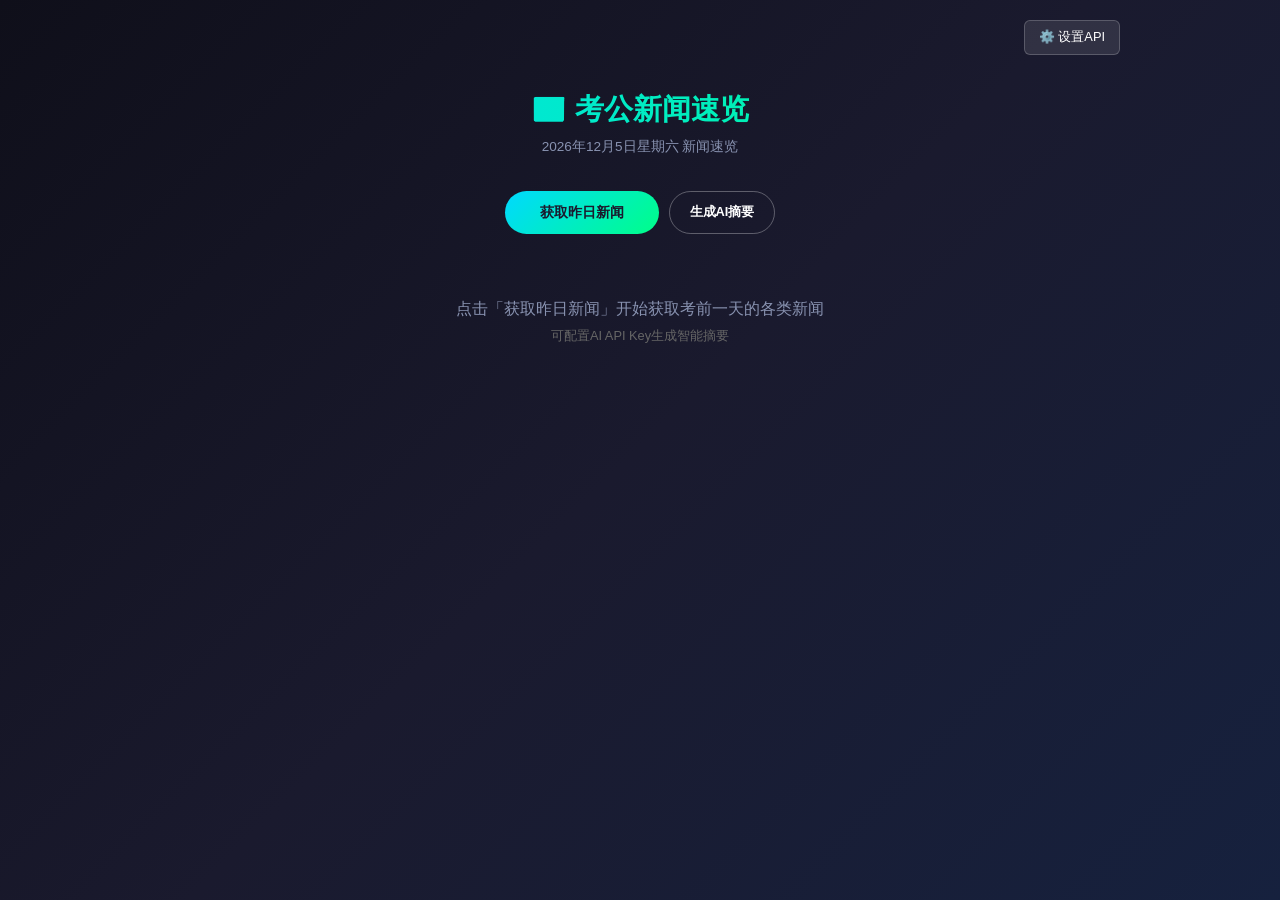
==== commit 8a124bc5: "Update index.html" ====
--- a/index.html
+++ b/index.html
@@ -3,1768 +3,782 @@
 <head>
     <meta charset="UTF-8">
     <meta name="viewport" content="width=device-width, initial-scale=1.0">
-    <title>随子赫 · 生日快乐 ✨</title>
-    <link rel="preconnect" href="https://fonts.googleapis.com">
-    <link rel="preconnect" href="https://fonts.gstatic.com" crossorigin>
-    <link href="https://fonts.googleapis.com/css2?family=Bodoni+Moda:ital,wght@0,400;0,600;0,700&family=Poppins:wght@200;300;400;500;600&family=Noto+Serif+SC:wght@300;400;500;600&display=swap" rel="stylesheet">
+    <title>考公新闻速览</title>
     <style>
-        * {
-            margin: 0;
-            padding: 0;
-            box-sizing: border-box;
-        }
-
-        html, body {
-            height: 100%;
-            overflow: hidden;
-        }
-
-        /* 点击波纹特效 */
-        .click-ripple {
-            position: fixed;
-            border-radius: 50%;
-            background: radial-gradient(circle, rgba(255, 215, 0, 0.4) 0%, rgba(255, 215, 0, 0.1) 50%, transparent 70%);
-            pointer-events: none;
-            z-index: 9999;
-            animation: rippleExpand 0.8s ease-out forwards;
-        }
-
-        @keyframes rippleExpand {
-            0% {
-                width: 0;
-                height: 0;
-                opacity: 1;
-            }
-            100% {
-                width: 300px;
-                height: 300px;
-                opacity: 0;
-            }
-        }
-
-        /* 点击星星特效 */
-        .click-star {
-            position: fixed;
-            pointer-events: none;
-            z-index: 9999;
-            animation: starBurst 1s ease-out forwards;
-        }
-
-        @keyframes starBurst {
-            0% {
-                opacity: 1;
-                transform: scale(0) rotate(0deg);
-            }
-            50% {
-                opacity: 1;
-                transform: scale(1) rotate(180deg);
-            }
-            100% {
-                opacity: 0;
-                transform: scale(0.5) rotate(360deg) translateY(-50px);
-            }
-        }
-
-        /* 黑洞转场特效 */
-        .blackhole-transition {
-            position: fixed;
-            inset: 0;
-            z-index: 250;
-            pointer-events: none;
-            display: none;
-        }
-
-        .blackhole-transition.active {
-            display: block;
-        }
-
-        .blackhole-center {
-            position: absolute;
-            top: 50%;
-            left: 50%;
-            width: 0;
-            height: 0;
-            transform: translate(-50%, -50%);
-            border-radius: 50%;
-            background: radial-gradient(circle, #000 0%, #000 40%, transparent 70%);
-            box-shadow:
-                0 0 60px 20px rgba(0, 0, 0, 0.8),
-                0 0 120px 40px rgba(0, 0, 0, 0.6),
-                0 0 200px 60px rgba(0, 0, 0, 0.4);
-        }
-
-        .blackhole-transition.active .blackhole-center {
-            animation: blackholeGrow 1.2s cubic-bezier(0.32, 1, 0.44, 1) forwards;
-        }
-
-        @keyframes blackholeGrow {
-            0% {
-                width: 0;
-                height: 0;
-                opacity: 0;
-            }
-            30% {
-                opacity: 1;
-            }
-            100% {
-                width: 300vmax;
-                height: 300vmax;
-                opacity: 1;
-            }
-        }
-
-        /* 吸积盘 - 旋转的光效环 */
-        .accretion-disk {
-            position: absolute;
-            top: 50%;
-            left: 50%;
-            width: 0;
-            height: 0;
-            transform: translate(-50%, -50%) rotateX(75deg);
-            border-radius: 50%;
-            border: 3px solid transparent;
-            border-top-color: rgba(255, 215, 0, 0.8);
-            border-right-color: rgba(244, 114, 182, 0.6);
-            border-bottom-color: rgba(167, 139, 250, 0.8);
-            border-left-color: rgba(96, 165, 250, 0.6);
-        }
-
-        .blackhole-transition.active .accretion-disk {
-            animation: diskGrowRotate 1.2s cubic-bezier(0.32, 1, 0.44, 1) forwards;
-        }
-
-        @keyframes diskGrowRotate {
-            0% {
-                width: 0;
-                height: 0;
-                opacity: 0;
-                transform: translate(-50%, -50%) rotateX(75deg) rotate(0deg);
-            }
-            20% {
-                opacity: 1;
-            }
-            100% {
-                width: 300vmax;
-                height: 300vmax;
-                opacity: 0;
-                transform: translate(-50%, -50%) rotateX(75deg) rotate(1080deg);
-            }
-        }
-
-        /* 粒子被吸入效果 */
-        .blackhole-particle {
-            position: absolute;
-            width: 4px;
-            height: 4px;
-            background: rgba(255, 215, 0, 0.9);
-            border-radius: 50%;
-            box-shadow: 0 0 10px rgba(255, 215, 0, 0.8);
-        }
-
-        .blackhole-transition.active .blackhole-particle {
-            animation: particleSuckIn 1s cubic-bezier(0.7, 0, 1, 1) forwards;
-        }
-
-        @keyframes particleSuckIn {
-            0% {
-                opacity: 1;
-                transform: translate(0, 0) scale(1);
-            }
-            100% {
-                opacity: 0;
-                transform: translate(0, 0) scale(0);
-            }
-        }
+        * { margin: 0; padding: 0; box-sizing: border-box; }
 
         body {
-            background: #05050a;
-            font-family: 'Poppins', 'Noto Serif SC', -apple-system, serif;
-            color: #fff;
-        }
-
-        /* 星空背景 */
-        .sky {
-            position: fixed;
-            inset: 0;
-            z-index: 1;
-            background: radial-gradient(ellipse at bottom, #1a1a3e 0%, #0f0f1f 30%, #050510 60%, #020208 100%);
-        }
-
-        /* 银河效果 */
-        .milky-way {
-            position: fixed;
-            inset: -20%;
-            z-index: 2;
-            background:
-                radial-gradient(ellipse at 30% 20%, rgba(167, 139, 250, 0.15) 0%, transparent 50%),
-                radial-gradient(ellipse at 70% 80%, rgba(244, 114, 182, 0.12) 0%, transparent 50%),
-                radial-gradient(ellipse at 50% 50%, rgba(96, 165, 250, 0.08) 0%, transparent 60%);
-            animation: milkyFloat 20s ease-in-out infinite;
-            filter: blur(40px);
-        }
-
-        @keyframes milkyFloat {
-            0%, 100% { transform: translate(0, 0) scale(1); }
-            25% { transform: translate(2%, 1%) scale(1.05); }
-            50% { transform: translate(-1%, 2%) scale(1.02); }
-            75% { transform: translate(1%, -1%) scale(1.08); }
-        }
-
-        /* 星星 */
-        .stars {
-            position: fixed;
-            inset: 0;
-            z-index: 3;
-        }
-
-        .star {
-            position: absolute;
-            background: #fff;
-            border-radius: 50%;
-            animation: twinkle var(--duration) ease-in-out infinite;
-        }
-
-        @keyframes twinkle {
-            0%, 100% { opacity: var(--opacity); transform: scale(1); }
-            50% { opacity: 1; transform: scale(1.3); }
-        }
-
-        /* 月亮 */
-        .moon {
-            position: fixed;
-            top: 8%;
-            right: 12%;
-            width: 120px;
-            height: 120px;
-            z-index: 4;
-            background: radial-gradient(circle at 30% 30%, #fffef0 0%, #fef3c7 40%, #e9d5ff 100%);
-            border-radius: 50%;
-            box-shadow:
-                0 0 80px rgba(254, 243, 199, 0.5),
-                0 0 150px rgba(254, 243, 199, 0.3),
-                0 0 250px rgba(233, 213, 255, 0.2);
-            animation: moonGlow 4s ease-in-out infinite;
-        }
-
-        .moon::before {
-            content: '';
-            position: absolute;
-            top: 15%;
-            left: 25%;
-            width: 30px;
-            height: 30px;
-            background: radial-gradient(circle, rgba(203, 213, 225, 0.4) 0%, transparent 70%);
-            border-radius: 50%;
-        }
-
-        .moon::after {
-            content: '';
-            position: absolute;
-            top: 50%;
-            left: 55%;
-            width: 20px;
-            height: 20px;
-            background: radial-gradient(circle, rgba(203, 213, 225, 0.3) 0%, transparent 70%);
-            border-radius: 50%;
-        }
-
-        @keyframes moonGlow {
-            0%, 100% { box-shadow: 0 0 80px rgba(254, 243, 199, 0.5), 0 0 150px rgba(254, 243, 199, 0.3), 0 0 250px rgba(233, 213, 255, 0.2); }
-            50% { box-shadow: 0 0 100px rgba(254, 243, 199, 0.7), 0 0 180px rgba(254, 243, 199, 0.4), 0 0 300px rgba(233, 213, 255, 0.3); }
-        }
-
-        /* 流星 */
-        .meteors {
-            position: fixed;
-            inset: 0;
-            z-index: 5;
-            overflow: hidden;
-            pointer-events: none;
-        }
-
-        .meteor {
-            position: absolute;
-            width: 2px;
-            height: 80px;
-            background: linear-gradient(to bottom, rgba(255, 255, 255, 0), rgba(255, 255, 255, 1));
-            animation: meteor linear infinite;
-            opacity: 0;
-        }
-
-        @keyframes meteor {
-            0% { opacity: 0; transform: translateY(-100px) translateX(0) rotate(45deg); }
-            10% { opacity: 1; }
-            80% { opacity: 1; }
-            100% { opacity: 0; transform: translateY(100vh) translateX(300px) rotate(45deg); }
-        }
-
-        /* 烟花画布 */
-        canvas {
-            position: fixed;
-            inset: 0;
-            z-index: 10;
-            pointer-events: none;
-        }
-
-        /* 主内容区 */
-        .content {
-            position: fixed;
-            inset: 0;
-            z-index: 20;
-            display: flex;
-            flex-direction: column;
-            align-items: center;
-            justify-content: center;
-            pointer-events: none;
-        }
-
-        .name-container {
-            position: relative;
-            text-align: center;
-            pointer-events: auto;
-        }
-
-        /* 装饰线条 */
-        .deco-line {
-            width: 120px;
-            height: 1px;
-            margin: 0 auto 1.5rem;
-            background: linear-gradient(90deg, transparent, rgba(255, 215, 0, 0.6), transparent);
-            opacity: 0;
-            animation: expandLine 1.2s ease 0.3s forwards;
-        }
-
-        @keyframes expandLine {
-            from { width: 0; opacity: 0; }
-            to { width: 120px; opacity: 1; }
-        }
-
-        .name-top {
-            font-family: 'Bodoni Moda', serif;
-            font-size: clamp(0.9rem, 2vw, 1.3rem);
-            font-weight: 400;
-            font-style: italic;
-            letter-spacing: 0.8em;
-            color: rgba(255, 215, 0, 0.9);
-            margin-bottom: 1rem;
-            opacity: 0;
-            transform: translateY(20px);
-            animation: fadeUp 1s ease 0.6s forwards;
-            text-shadow: 0 0 30px rgba(255, 215, 0, 0.3);
-        }
-
-        .name-main {
-            font-family: 'Noto Serif SC', 'Bodoni Moda', serif;
-            font-size: clamp(3.5rem, 15vw, 10rem);
-            font-weight: 600;
-            letter-spacing: 0.15em;
-            line-height: 1;
-            background: linear-gradient(
-                180deg,
-                #fff 0%,
-                #fffef0 20%,
-                #ffd700 40%,
-                #f59e0b 60%,
-                #fff 80%,
-                #ffd700 100%
-            );
-            background-size: 100% 300%;
+            font-family: -apple-system, BlinkMacSystemFont, 'Segoe UI', Roboto, sans-serif;
+            background: linear-gradient(135deg, #0f0f1a 0%, #1a1a2e 50%, #16213e 100%);
+            min-height: 100vh; color: #fff;
+        }
+
+        .container { max-width: 1000px; margin: 0 auto; padding: 20px; }
+
+        header { text-align: center; padding: 20px 0; }
+
+        h1 {
+            font-size: 1.8rem; margin-bottom: 8px;
+            background: linear-gradient(90deg, #00d9ff, #00ff88);
             -webkit-background-clip: text;
             -webkit-text-fill-color: transparent;
-            background-clip: text;
-            opacity: 0;
-            transform: scale(0.8);
-            filter: blur(10px);
-            animation: nameReveal 2.5s cubic-bezier(0.32, 1.4, 0.44, 1) 0.8s forwards, shimmer 6s ease-in-out 2.5s infinite;
-            text-shadow: none;
-        }
-
-        @keyframes nameReveal {
-            0% { opacity: 0; transform: scale(0.8) translateY(30px); filter: blur(10px); }
-            60% { opacity: 1; filter: blur(0); }
-            100% { opacity: 1; transform: scale(1) translateY(0); filter: blur(0); }
-        }
-
-        @keyframes shimmer {
-            0%, 100% { background-position: 0% 0%; }
-            50% { background-position: 0% 100%; }
-        }
-
-        .name-bottom {
-            font-family: 'Noto Serif SC', serif;
-            font-size: clamp(1.1rem, 3vw, 2rem);
-            font-weight: 300;
-            letter-spacing: 0.6em;
-            color: rgba(255, 255, 255, 0.85);
-            margin-top: 1.5rem;
-            opacity: 0;
-            animation: fadeIn 1.2s ease 1.8s forwards;
-        }
-
-        .name-date {
-            font-family: 'Poppins', sans-serif;
-            font-size: 0.85rem;
-            font-weight: 300;
-            letter-spacing: 0.8em;
-            color: rgba(255, 215, 0, 0.7);
-            margin-top: 2rem;
-            opacity: 0;
-            animation: fadeIn 1.2s ease 2.2s forwards;
-        }
-
-        @keyframes fadeUp {
-            to { opacity: 1; transform: translateY(0); }
-        }
-
-        @keyframes fadeIn {
-            to { opacity: 1; }
-        }
-
-        /* 年龄显示 - 优雅版 */
-        .age-container {
-            margin-top: 2.5rem;
-            opacity: 0;
-            animation: fadeIn 1.5s ease 2.6s forwards;
-        }
-
-        .age-display {
-            display: flex;
-            align-items: center;
+        }
+
+        .subtitle { color: #8892b0; font-size: 0.85rem; }
+
+        .top-bar {
+            display: flex; justify-content: space-between; align-items: center;
+            margin-bottom: 15px; flex-wrap: wrap; gap: 10px;
+        }
+
+        .settings-btn {
+            background: rgba(255,255,255,0.1); border: 1px solid rgba(255,255,255,0.2);
+            color: #fff; padding: 8px 14px; border-radius: 6px; cursor: pointer; font-size: 0.8rem;
+        }
+        .settings-btn:hover { background: rgba(255,255,255,0.15); }
+
+        .controls { display: flex; justify-content: center; gap: 10px; margin: 15px 0; flex-wrap: wrap; }
+
+        .btn {
+            padding: 12px 35px; font-size: 0.9rem; border: none;
+            border-radius: 50px; cursor: pointer; font-weight: 600;
+            background: linear-gradient(135deg, #00d9ff, #00ff88); color: #1a1a2e;
+            transition: all 0.3s;
+        }
+        .btn:hover { transform: translateY(-2px); box-shadow: 0 6px 20px rgba(0,217,255,0.3); }
+        .btn:disabled { opacity: 0.5; cursor: not-allowed; transform: none; }
+        .btn-small { padding: 8px 20px; font-size: 0.8rem; }
+        .btn-outline {
+            background: transparent; border: 1px solid rgba(255,255,255,0.3); color: #fff;
+        }
+        .btn-outline:hover { background: rgba(255,255,255,0.1); }
+        .btn-outline.active { background: rgba(0,217,255,0.2); border-color: #00d9ff; }
+
+        .loading { display: none; text-align: center; padding: 40px 20px; }
+        .loading.active { display: block; }
+        .spinner {
+            width: 45px; height: 45px; border: 3px solid rgba(255,255,255,0.1);
+            border-top-color: #00d9ff; border-radius: 50%;
+            animation: spin 1s linear infinite; margin: 0 auto 12px;
+        }
+        @keyframes spin { to { transform: rotate(360deg); } }
+        .loading-text { color: #8892b0; font-size: 0.9rem; }
+
+        .tabs {
+            display: flex; gap: 8px; flex-wrap: wrap; margin-bottom: 20px;
             justify-content: center;
-            gap: 0.8rem;
-            font-size: 0.95rem;
-            font-weight: 300;
-            color: rgba(255, 255, 255, 0.6);
-            letter-spacing: 0.2em;
-        }
-
-        .age-number {
-            font-family: 'Bodoni Moda', serif;
-            font-size: 2.8rem;
-            font-weight: 600;
-            background: linear-gradient(135deg, #ffd700, #f472b6);
-            -webkit-background-clip: text;
-            -webkit-text-fill-color: transparent;
-            background-clip: text;
-            letter-spacing: 0.05em;
-        }
-
-        /* 蛋糕 - 精致版 */
-        .cake-container {
-            position: fixed;
-            bottom: 4%;
-            right: 8%;
-            z-index: 25;
-            opacity: 0;
-            animation: cakeFloat 2s ease 3s forwards;
-            pointer-events: auto;
-        }
-
-        @media (max-width: 768px) {
-            .cake-container { bottom: 3%; right: 5%; transform: scale(0.85); transform-origin: bottom right; }
-        }
-
-        @keyframes cakeFloat {
-            from { opacity: 0; transform: translateX(-50%) translateY(60px) scale(0.85); }
-            to { opacity: 1; transform: translateX(-50%) translateY(0) scale(1); }
-        }
-
-        .cake {
-            position: relative;
+        }
+        .tab {
+            padding: 8px 18px; border-radius: 20px; cursor: pointer;
+            background: rgba(255,255,255,0.05); border: 1px solid rgba(255,255,255,0.1);
+            color: #8892b0; font-size: 0.85rem; transition: all 0.3s;
+        }
+        .tab:hover { background: rgba(255,255,255,0.1); }
+        .tab.active {
+            background: linear-gradient(135deg, #00d9ff, #00ff88);
+            color: #1a1a2e; border-color: transparent; font-weight: 600;
+        }
+        .tab .count { font-size: 0.75rem; opacity: 0.8; margin-left: 4px; }
+
+        .summary-section {
+            background: rgba(255,255,255,0.06); border-radius: 15px;
+            padding: 22px; border: 1px solid rgba(255,255,255,0.1);
+            margin-bottom: 25px;
+        }
+        .summary-header {
+            display: flex; align-items: center; gap: 10px; margin-bottom: 15px;
+            padding-bottom: 12px; border-bottom: 1px solid rgba(255,255,255,0.08);
+        }
+        .summary-badge {
+            background: linear-gradient(135deg, #00d9ff, #00ff88);
+            padding: 5px 12px; border-radius: 20px; font-size: 0.7rem;
+            color: #1a1a2e; font-weight: 600;
+        }
+        .summary-time { color: #8892b0; font-size: 0.75rem; margin-left: auto; }
+        .summary-body { line-height: 1.85; color: #e5e5e5; font-size: 0.92rem; }
+        .summary-body strong { color: #00ff88; }
+        .summary-body h4 {
+            color: #fff; margin: 20px 0 12px; font-size: 0.95rem;
+            padding-left: 12px; border-left: 3px solid #00d9ff;
+        }
+        .summary-body ul { margin: 8px 0 12px 20px; }
+        .summary-body li { margin-bottom: 6px; }
+
+        .news-grid {
+            display: grid; gap: 15px;
+        }
+
+        .news-card {
+            background: rgba(255,255,255,0.06); border-radius: 12px;
+            padding: 18px; border: 1px solid rgba(255,255,255,0.08);
+            cursor: pointer; transition: all 0.3s;
+        }
+        .news-card:hover {
+            background: rgba(255,255,255,0.1);
+            border-color: rgba(0,217,255,0.3);
+            transform: translateY(-2px);
+        }
+        .news-card .category {
+            display: inline-block; padding: 3px 10px; border-radius: 12px;
+            font-size: 0.7rem; margin-bottom: 10px;
+            background: rgba(0,217,255,0.15); color: #00d9ff;
+        }
+        .news-card .category.politics { background: rgba(255,107,107,0.15); color: #ff6b6b; }
+        .news-card .category.finance { background: rgba(255,193,7,0.15); color: #ffc107; }
+        .news-card .category.tech { background: rgba(0,217,255,0.15); color: #00d9ff; }
+        .news-card .category.intl { background: rgba(156,39,176,0.15); color: #ce93d8; }
+        .news-card .category.society { background: rgba(76,175,80,0.15); color: #81c784; }
+        .news-card .category.other { background: rgba(158,158,158,0.15); color: #9e9e9e; }
+        .news-card .title {
+            font-size: 1rem; color: #fff; line-height: 1.5; margin-bottom: 10px;
+        }
+        .news-card .meta {
+            display: flex; justify-content: space-between; align-items: center;
+            color: #8892b0; font-size: 0.75rem;
+        }
+        .news-card .source { color: #00ff88; }
+
+        .pagination {
+            display: flex; justify-content: center; align-items: center;
+            gap: 8px; margin-top: 25px; flex-wrap: wrap;
+        }
+        .page-btn {
+            padding: 8px 14px; border-radius: 8px; cursor: pointer;
+            background: rgba(255,255,255,0.05); border: 1px solid rgba(255,255,255,0.1);
+            color: #8892b0; font-size: 0.85rem;
+        }
+        .page-btn:hover { background: rgba(255,255,255,0.1); }
+        .page-btn.active {
+            background: linear-gradient(135deg, #00d9ff, #00ff88);
+            color: #1a1a2e; border-color: transparent;
+        }
+        .page-btn:disabled { opacity: 0.3; cursor: not-allowed; }
+
+        .modal {
+            display: none; position: fixed; top: 0; left: 0; width: 100%; height: 100%;
+            background: rgba(0,0,0,0.8); z-index: 1000;
+            justify-content: center; align-items: center; padding: 20px;
+        }
+        .modal.active { display: flex; }
+
+        .modal-content {
+            background: #1a1a2e; padding: 25px; border-radius: 15px;
+            max-width: 600px; width: 100%; max-height: 80vh; overflow-y: auto;
+            border: 1px solid rgba(255,255,255,0.1);
+        }
+        .modal-content h3 {
+            color: #fff; font-size: 1.1rem; margin-bottom: 15px; line-height: 1.5;
+        }
+        .modal-content .close-btn {
+            position: absolute; top: 15px; right: 15px;
+            background: none; border: none; color: #8892b0; font-size: 1.5rem;
             cursor: pointer;
-            transition: transform 0.5s cubic-bezier(0.34, 1.56, 0.64, 1);
-        }
-
-        .cake:hover {
-            transform: scale(1.05);
-        }
-
-        .cake-base {
-            width: 200px;
-            height: 70px;
-            background: linear-gradient(180deg, #fdf6e3 0%, #f5deb3 20%, #deb887 50%, #d4a574 100%);
-            border-radius: 18px 18px 10px 10px;
-            position: relative;
-            box-shadow:
-                0 20px 50px rgba(0, 0, 0, 0.5),
-                inset 0 -5px 15px rgba(139, 90, 43, 0.3);
-        }
-
-        .cake-base::before {
-            content: '';
-            position: absolute;
-            top: 8px;
-            left: 15px;
-            right: 15px;
-            height: 12px;
-            background: repeating-linear-gradient(
-                90deg,
-                #f472b6 0px,
-                #f472b6 15px,
-                transparent 15px,
-                transparent 30px
-            );
-            border-radius: 20px;
-            opacity: 0.8;
-        }
-
-        .cake-middle {
-            width: 150px;
-            height: 55px;
-            background: linear-gradient(180deg, #fffaf0 0%, #ffe4c4 30%, #ffdab9 60%, #f5deb3 100%);
-            border-radius: 15px 15px 8px 8px;
-            position: absolute;
-            bottom: 62px;
-            left: 50%;
-            transform: translateX(-50%);
-            box-shadow:
-                0 10px 30px rgba(0, 0, 0, 0.35),
-                inset 0 -3px 10px rgba(139, 90, 43, 0.2);
-        }
-
-        .cake-middle::before {
-            content: '';
-            position: absolute;
-            top: 6px;
-            left: 12px;
-            right: 12px;
-            height: 10px;
-            background: repeating-linear-gradient(
-                90deg,
-                #a78bfa 0px,
-                #a78bfa 12px,
-                transparent 12px,
-                transparent 24px
-            );
-            border-radius: 15px;
-            opacity: 0.85;
-        }
-
-        .cake-top {
-            width: 100px;
-            height: 45px;
-            background: linear-gradient(180deg, #ffffff 0%, #fffaf0 40%, #ffe4c4 80%, #ffdab9 100%);
-            border-radius: 12px 12px 6px 6px;
-            position: absolute;
-            bottom: 105px;
-            left: 50%;
-            transform: translateX(-50%);
-            box-shadow:
-                0 6px 20px rgba(0, 0, 0, 0.25),
-                inset 0 -2px 8px rgba(139, 90, 43, 0.15);
-        }
-
-        .cream {
-            position: absolute;
-            top: -12px;
-            left: 50%;
-            transform: translateX(-50%);
-            width: 120%;
-            height: 24px;
-            background: radial-gradient(ellipse at 50% 60%, #fff 0%, #fffaf0 60%, transparent 100%);
-            border-radius: 50%;
-        }
-
-        .cream::before,
-        .cream::after {
-            content: '';
-            position: absolute;
-            width: 16px;
-            height: 16px;
-            background: radial-gradient(circle, #f472b6 0%, #ec4899 100%);
-            border-radius: 50%;
-            top: -4px;
-        }
-
-        .cream::before { left: 15%; }
-        .cream::after { right: 15%; }
-
-        /* 草莓 */
-        .strawberry {
-            position: absolute;
-            top: -22px;
-            left: 50%;
-            transform: translateX(-50%);
-            width: 22px;
-            height: 26px;
-            background: radial-gradient(circle at 30% 30%, #ff6b6b, #e53e3e);
-            border-radius: 50% 50% 50% 50% / 60% 60% 40% 40%;
-        }
-
-        .strawberry::before {
-            content: '';
-            position: absolute;
-            top: -6px;
-            left: 50%;
-            transform: translateX(-50%);
-            width: 14px;
-            height: 8px;
-            background: #22c55e;
-            border-radius: 50% 50% 0 0;
-            clip-path: polygon(20% 100%, 50% 0%, 80% 100%);
-        }
-
-        /* 蜡烛 */
-        .candles {
-            position: absolute;
-            bottom: 140px;
-            left: 50%;
-            transform: translateX(-50%);
-            display: flex;
-            gap: 14px;
-        }
-
-        .candle {
-            position: relative;
-            width: 10px;
-            height: 42px;
-            background: linear-gradient(90deg, #f87171 0%, #fca5a5 50%, #f87171 100%);
-            border-radius: 4px 4px 2px 2px;
-        }
-
-        .candle::before {
-            content: '';
-            position: absolute;
-            top: -8px;
-            left: 50%;
-            transform: translateX(-50%);
-            width: 2px;
-            height: 10px;
-            background: linear-gradient(180deg, #1f1f1f, #4a4a4a);
-            border-radius: 2px;
-        }
-
-        .flame {
-            position: absolute;
-            top: -36px;
-            left: 50%;
-            transform: translateX(-50%);
-            width: 20px;
-            height: 34px;
-            background: radial-gradient(ellipse at 50% 80%, #fff 0%, #ffd700 20%, #fb923c 50%, #ea580c 80%, transparent 100%);
-            border-radius: 50% 50% 50% 50% / 60% 60% 40% 40%;
-            animation: flameDance 0.15s ease-in-out infinite alternate;
-            box-shadow: 0 0 20px rgba(255, 200, 0, 0.8), 0 0 40px rgba(255, 150, 0, 0.4);
-        }
-
-        @keyframes flameDance {
-            0% { transform: translateX(-50%) scale(1) rotate(-3deg); height: 34px; }
-            100% { transform: translateX(-50%) scale(1.1) rotate(3deg); height: 40px; }
-        }
-
-        .flame.out {
-            animation: extinguish 0.6s ease-out forwards;
-        }
-
-        @keyframes extinguish {
-            0% { opacity: 1; transform: translateX(-50%) scale(1); filter: blur(0); }
-            50% { opacity: 0.8; transform: translateX(-50%) scale(1.3) translateY(-10px); filter: blur(2px); }
-            100% { opacity: 0; transform: translateX(-50%) scale(0) translateY(-50px); filter: blur(10px); }
-        }
-
-        /* 底部文字 */
-        .hint {
-            position: fixed;
-            bottom: 2%;
-            left: 50%;
-            transform: translateX(-50%);
-            font-size: 0.75rem;
-            font-weight: 300;
-            letter-spacing: 0.4em;
-            color: rgba(255, 255, 255, 0.35);
-            z-index: 50;
-            opacity: 0;
-            animation: fadeIn 1.5s ease 4s forwards;
-        }
-
-        /* 控制面板 - 优雅隐藏 */
-        .controls {
-            position: fixed;
-            bottom: 20px;
-            right: 20px;
-            z-index: 100;
-            display: flex;
-            gap: 12px;
-            opacity: 0;
-            animation: fadeIn 1.5s ease 4.5s forwards;
-        }
-
-        .control-btn {
-            width: 44px;
-            height: 44px;
-            border-radius: 50%;
-            background: rgba(255, 255, 255, 0.05);
-            border: 1px solid rgba(255, 215, 0, 0.25);
-            color: rgba(255, 215, 0, 0.9);
-            font-size: 1.1rem;
-            cursor: pointer;
-            display: flex;
-            align-items: center;
-            justify-content: center;
-            transition: all 0.4s cubic-bezier(0.34, 1.56, 0.64, 1);
-            backdrop-filter: blur(10px);
-        }
-
-        .control-btn:hover {
-            transform: scale(1.15);
-            background: rgba(255, 215, 0, 0.15);
-            border-color: rgba(255, 215, 0, 0.5);
-            box-shadow: 0 0 20px rgba(255, 215, 0, 0.2);
-        }
-
-        .control-btn.active {
-            background: rgba(255, 215, 0, 0.2);
-        }
-
-        /* 许愿弹窗 - 浪漫版 */
-        .wish-modal {
-            position: fixed;
-            inset: 0;
-            z-index: 200;
-            display: none;
-            align-items: center;
-            justify-content: center;
-            background: radial-gradient(ellipse at center, rgba(10, 10, 30, 0.96) 0%, rgba(2, 2, 10, 0.98) 100%);
-            backdrop-filter: blur(20px);
-        }
-
-        .wish-modal.show {
-            display: flex;
-            animation: modalIn 0.8s cubic-bezier(0.32, 1.4, 0.44, 1);
-        }
-
-        @keyframes modalIn {
-            from { opacity: 0; transform: scale(0.95); }
-            to { opacity: 1; transform: scale(1); }
-        }
-
-        .wish-modal-content {
-            position: relative;
-            background: linear-gradient(145deg, rgba(25, 25, 50, 0.95), rgba(15, 15, 30, 0.98));
-            border: 1px solid rgba(255, 215, 0, 0.25);
-            border-radius: 24px;
-            padding: 3rem 2.5rem;
-            max-width: 420px;
-            width: 90%;
-            text-align: center;
-            box-shadow:
-                0 25px 80px rgba(0, 0, 0, 0.6),
-                0 0 60px rgba(255, 215, 0, 0.08),
-                inset 0 0 0 1px rgba(255, 255, 255, 0.05);
-        }
-
-        .wish-modal-content::before {
-            content: '✨';
-            position: absolute;
-            top: -20px;
-            left: 50%;
-            transform: translateX(-50%);
-            font-size: 2rem;
-            animation: sparkle 2s ease-in-out infinite;
-        }
-
-        @keyframes sparkle {
-            0%, 100% { opacity: 1; transform: translateX(-50%) scale(1); }
-            50% { opacity: 0.6; transform: translateX(-50%) scale(1.2); }
-        }
-
-        .wish-modal-title {
-            font-family: 'Noto Serif SC', 'Bodoni Moda', serif;
-            font-size: 1.6rem;
-            font-weight: 500;
-            background: linear-gradient(135deg, #ffd700, #f472b6, #a78bfa);
-            background-size: 200% 100%;
-            -webkit-background-clip: text;
-            -webkit-text-fill-color: transparent;
-            background-clip: text;
-            margin-bottom: 1rem;
-            animation: gradientFlow 4s linear infinite;
-        }
-
-        @keyframes gradientFlow {
-            0% { background-position: 0% 50%; }
-            100% { background-position: 200% 50%; }
-        }
-
-        .wish-modal-subtitle {
-            font-size: 0.9rem;
-            color: rgba(255, 255, 255, 0.5);
-            margin-bottom: 2rem;
-            font-weight: 300;
-            letter-spacing: 0.1em;
-        }
-
-        .wish-modal-input {
-            width: 100%;
-            padding: 1.2rem 1.5rem;
-            font-size: 1rem;
-            font-family: 'Noto Serif SC', serif;
-            background: rgba(255, 255, 255, 0.03);
-            border: 1px solid rgba(255, 215, 0, 0.3);
-            border-radius: 16px;
-            color: #fff;
-            outline: none;
-            margin-bottom: 2rem;
-            transition: all 0.4s ease;
-        }
-
-        .wish-modal-input:focus {
-            border-color: rgba(255, 215, 0, 0.7);
-            background: rgba(255, 255, 255, 0.06);
-            box-shadow: 0 0 30px rgba(255, 215, 0, 0.1);
-        }
-
-        .wish-modal-input::placeholder {
-            color: rgba(255, 255, 255, 0.35);
-        }
-
-        .wish-modal-buttons {
-            display: flex;
-            gap: 1rem;
-            justify-content: center;
-        }
-
-        .wish-modal-btn {
-            padding: 0.9rem 2rem;
-            font-size: 0.9rem;
-            border: none;
-            border-radius: 50px;
-            cursor: pointer;
-            font-family: 'Poppins', 'Noto Serif SC', sans-serif;
-            font-weight: 500;
-            letter-spacing: 0.1em;
-            transition: all 0.4s cubic-bezier(0.34, 1.56, 0.64, 1);
-        }
-
-        .wish-modal-btn.primary {
-            background: linear-gradient(135deg, #ffd700, #f59e0b);
-            color: #1f1f1f;
-            box-shadow: 0 10px 30px rgba(255, 215, 0, 0.3);
-        }
-
-        .wish-modal-btn.primary:hover {
-            transform: scale(1.08);
-            box-shadow: 0 15px 40px rgba(255, 215, 0, 0.4);
-        }
-
-        .wish-modal-btn.secondary {
-            background: rgba(255, 255, 255, 0.06);
-            color: rgba(255, 255, 255, 0.7);
-            border: 1px solid rgba(255, 255, 255, 0.15);
-        }
-
-        .wish-modal-btn.secondary:hover {
-            background: rgba(255, 255, 255, 0.1);
-            transform: scale(1.05);
-        }
-
-        /* 彩带 */
-        .confetti {
-            position: fixed;
-            inset: 0;
-            z-index: 150;
-            pointer-events: none;
-        }
-
-        .confetti-piece {
-            position: absolute;
-            width: 8px;
-            height: 16px;
-            opacity: 0;
-            animation: confettiFall linear forwards;
-            border-radius: 2px;
-        }
-
-        @keyframes confettiFall {
-            0% { opacity: 1; transform: translateY(-50px) rotate(0deg); }
-            100% { opacity: 0; transform: translateY(110vh) rotate(1080deg); }
-        }
-
-        /* 走马灯 */
-        .carousel-modal {
-            position: fixed;
-            inset: 0;
-            z-index: 300;
-            display: none;
-            align-items: center;
-            justify-content: center;
-            background: radial-gradient(ellipse at center, #0a0a1a 0%, #020208 100%);
-            perspective: 2000px;
-            opacity: 0;
-            transform: scale(0.95);
-            transition: opacity 0.5s cubic-bezier(0.32, 1, 0.44, 1), transform 0.5s cubic-bezier(0.32, 1, 0.44, 1);
-        }
-
-        .carousel-modal.show {
-            display: flex;
-            opacity: 1;
-            transform: scale(1);
-        }
-
-        .carousel-modal.hide {
-            opacity: 0;
-            transform: scale(0.95);
-        }
-
-        /* 走马灯进入时的背景模糊 */
-        .carousel-modal::before {
-            content: '';
-            position: absolute;
-            inset: 0;
-            background: radial-gradient(ellipse at center, rgba(10, 10, 26, 0) 0%, rgba(2, 2, 8, 0.95) 100%);
-            opacity: 0;
-            transition: opacity 0.6s ease;
-        }
-
-        .carousel-modal.show::before {
-            opacity: 1;
-        }
-
-        /* 氛围光 */
-        .carousel-glow {
-            position: absolute;
-            inset: 0;
-            background:
-                radial-gradient(circle at 20% 30%, rgba(244, 114, 182, 0.15) 0%, transparent 50%),
-                radial-gradient(circle at 80% 70%, rgba(96, 165, 250, 0.15) 0%, transparent 50%),
-                radial-gradient(circle at 50% 50%, rgba(255, 215, 0, 0.08) 0%, transparent 60%);
-            animation: carouselGlow 8s ease-in-out infinite;
-            pointer-events: none;
-        }
-
-        @keyframes carouselGlow {
-            0%, 100% { opacity: 1; }
-            50% { opacity: 0.6; }
-        }
-
-        .carousel-container {
-            position: relative;
-            width: 90%;
-            max-width: 800px;
-            height: 78vh;
-            display: flex;
-            align-items: center;
-            justify-content: center;
-            transform-style: preserve-3d;
-        }
-
-        .carousel-slide {
-            position: absolute;
-            max-width: 100%;
-            max-height: 100%;
-            object-fit: contain;
-            border-radius: 16px;
-            box-shadow:
-                0 30px 100px rgba(0, 0, 0, 0.7),
-                0 0 80px rgba(255, 215, 0, 0.1),
-                inset 0 0 0 1px rgba(255, 255, 255, 0.08);
-            opacity: 0;
-            backface-visibility: hidden;
-            transform-style: preserve-3d;
-        }
-
-        .carousel-slide.active {
-            opacity: 1;
-            z-index: 10;
-        }
-
-        .carousel-slide.fadeOut { animation: fadeOut 0.6s cubic-bezier(0.32, 1, 0.44, 1) forwards; }
-        .carousel-slide.fadeIn { animation: fadeInSlide 0.6s cubic-bezier(0.32, 1, 0.44, 1) forwards; }
-        @keyframes fadeOut { 0% { opacity: 1; transform: scale(1) translateX(0); } 100% { opacity: 0; transform: scale(0.9) translateX(-50px); } }
-        @keyframes fadeInSlide { 0% { opacity: 0; transform: scale(0.9) translateX(50px); } 100% { opacity: 1; transform: scale(1) translateX(0); } }
-
-        .carousel-slide.zoomOut { animation: zoomOut 0.5s cubic-bezier(0.32, 1, 0.44, 1) forwards; }
-        .carousel-slide.zoomIn { animation: zoomIn 0.5s cubic-bezier(0.32, 1, 0.44, 1) forwards; }
-        @keyframes zoomOut { 0% { opacity: 1; transform: scale(1) rotate(0deg); } 100% { opacity: 0; transform: scale(0.5) rotate(-5deg); } }
-        @keyframes zoomIn { 0% { opacity: 0; transform: scale(1.3) rotate(5deg); } 100% { opacity: 1; transform: scale(1) rotate(0deg); } }
-
-        .carousel-slide.slideLeftOut { animation: slideLeftOut 0.55s cubic-bezier(0.32, 1, 0.44, 1) forwards; }
-        .carousel-slide.slideLeftIn { animation: slideLeftIn 0.55s cubic-bezier(0.32, 1, 0.44, 1) forwards; }
-        @keyframes slideLeftOut { 0% { opacity: 1; transform: translateX(0) scale(1); } 100% { opacity: 0; transform: translateX(-80%) scale(0.85); } }
-        @keyframes slideLeftIn { 0% { opacity: 0; transform: translateX(80%) scale(0.85); } 100% { opacity: 1; transform: translateX(0) scale(1); } }
-
-        .carousel-slide.flipOut { animation: flipOut 0.6s cubic-bezier(0.32, 1, 0.44, 1) forwards; }
-        .carousel-slide.flipIn { animation: flipIn 0.6s cubic-bezier(0.32, 1, 0.44, 1) forwards; }
-        @keyframes flipOut { 0% { opacity: 1; transform: rotateY(0deg) scale(1); } 100% { opacity: 0; transform: rotateY(90deg) scale(0.8); } }
-        @keyframes flipIn { 0% { opacity: 0; transform: rotateY(-90deg) scale(0.8); } 100% { opacity: 1; transform: rotateY(0deg) scale(1); } }
-
-        .carousel-slide.slideUpOut { animation: slideUpOut 0.5s cubic-bezier(0.32, 1, 0.44, 1) forwards; }
-        .carousel-slide.slideUpIn { animation: slideUpIn 0.5s cubic-bezier(0.32, 1, 0.44, 1) forwards; }
-        @keyframes slideUpOut { 0% { opacity: 1; transform: translateY(0) scale(1); } 100% { opacity: 0; transform: translateY(-60%) scale(0.8); } }
-        @keyframes slideUpIn { 0% { opacity: 0; transform: translateY(60%) scale(0.8); } 100% { opacity: 1; transform: translateY(0) scale(1); } }
-
-        .carousel-slide.blurOut { animation: blurOut 0.55s cubic-bezier(0.32, 1, 0.44, 1) forwards; }
-        .carousel-slide.blurIn { animation: blurIn 0.55s cubic-bezier(0.32, 1, 0.44, 1) forwards; }
-        @keyframes blurOut { 0% { opacity: 1; filter: blur(0px) scale(1); } 100% { opacity: 0; filter: blur(30px) scale(1.2); } }
-        @keyframes blurIn { 0% { opacity: 0; filter: blur(30px) scale(1.2); } 100% { opacity: 1; filter: blur(0px) scale(1); } }
-
-        .carousel-slide.rotateOut { animation: rotateOut 0.6s cubic-bezier(0.32, 1, 0.44, 1) forwards; }
-        .carousel-slide.rotateIn { animation: rotateIn 0.6s cubic-bezier(0.32, 1, 0.44, 1) forwards; }
-        @keyframes rotateOut { 0% { opacity: 1; transform: rotate(0deg) scale(1); } 100% { opacity: 0; transform: rotate(180deg) scale(0.5); } }
-        @keyframes rotateIn { 0% { opacity: 0; transform: rotate(-180deg) scale(0.5); } 100% { opacity: 1; transform: rotate(0deg) scale(1); } }
-
-        .carousel-close {
-            position: absolute;
-            top: 30px;
-            right: 30px;
-            width: 48px;
-            height: 48px;
-            border-radius: 50%;
-            background: rgba(255, 255, 255, 0.06);
-            border: 1px solid rgba(255, 255, 255, 0.15);
-            color: rgba(255, 255, 255, 0.7);
-            font-size: 1.4rem;
-            cursor: pointer;
-            display: flex;
-            align-items: center;
-            justify-content: center;
-            transition: all 0.4s ease;
-            z-index: 20;
-            backdrop-filter: blur(10px);
-        }
-
-        .carousel-close:hover {
-            background: rgba(255, 100, 100, 0.15);
-            border-color: rgba(255, 100, 100, 0.4);
-            transform: scale(1.1);
-            color: #f87171;
-        }
-
-        .carousel-title {
-            position: absolute;
-            bottom: -80px;
-            left: 50%;
-            transform: translateX(-50%);
-            font-family: 'Noto Serif SC', 'Bodoni Moda', serif;
-            font-size: 1.4rem;
-            font-weight: 300;
-            background: linear-gradient(90deg, transparent, #ffd700, #f472b6, #ffd700, transparent);
-            background-size: 300% 100%;
-            -webkit-background-clip: text;
-            -webkit-text-fill-color: transparent;
-            background-clip: text;
-            white-space: nowrap;
-            animation: titleFlow 6s linear infinite;
-            letter-spacing: 0.3em;
-        }
-
-        @keyframes titleFlow {
-            0% { background-position: 0% 50%; }
-            100% { background-position: 300% 50%; }
-        }
-
-        .carousel-music-btn {
-            position: absolute;
-            top: 30px;
-            left: 30px;
-            width: 48px;
-            height: 48px;
-            border-radius: 50%;
-            background: rgba(255, 215, 0, 0.08);
-            border: 1px solid rgba(255, 215, 0, 0.25);
-            color: rgba(255, 215, 0, 0.9);
-            font-size: 1.2rem;
-            cursor: pointer;
-            display: flex;
-            align-items: center;
-            justify-content: center;
-            transition: all 0.4s ease;
-            z-index: 20;
-            backdrop-filter: blur(10px);
-        }
-
-        .carousel-music-btn:hover {
-            background: rgba(255, 215, 0, 0.2);
-            transform: scale(1.1);
-            box-shadow: 0 0 25px rgba(255, 215, 0, 0.2);
-        }
-
-        .carousel-music-btn.active {
-            animation: musicPulse 1.5s ease-in-out infinite;
-        }
-
-        @keyframes musicPulse {
-            0%, 100% { box-shadow: 0 0 10px rgba(255, 215, 0, 0.3); }
-            50% { box-shadow: 0 0 30px rgba(255, 215, 0, 0.6); }
-        }
-
-        .carousel-progress {
-            position: absolute;
-            bottom: -120px;
-            left: 50%;
-            transform: translateX(-50%);
-            display: flex;
-            gap: 16px;
-        }
-
-        .carousel-dot {
-            width: 8px;
-            height: 8px;
-            border-radius: 50%;
-            background: rgba(255, 255, 255, 0.2);
-            transition: all 0.5s ease;
-            position: relative;
-        }
-
-        .carousel-dot.active {
-            background: linear-gradient(135deg, #ffd700, #f472b6);
-            transform: scale(1.5);
-            box-shadow: 0 0 15px rgba(255, 215, 0, 0.5);
-        }
-
-        /* 响应式 */
-        @media (max-width: 768px) {
-            .moon { width: 80px; height: 80px; top: 6%; right: 8%; }
-            .cake-base { width: 160px; height: 55px; }
-            .cake-middle { width: 120px; height: 42px; bottom: 48px; }
-            .cake-top { width: 80px; height: 35px; bottom: 82px; }
-            .candles { bottom: 110px; gap: 10px; }
-            .candle { width: 8px; height: 35px; }
-            .controls { bottom: 15px; right: 15px; gap: 8px; }
-            .control-btn { width: 40px; height: 40px; font-size: 1rem; }
-            .carousel-container { height: 70vh; }
-            .carousel-title { font-size: 1rem; letter-spacing: 0.15em; }
-            .carousel-close, .carousel-music-btn { width: 42px; height: 42px; top: 20px; }
-            .carousel-close { right: 20px; }
-            .carousel-music-btn { left: 20px; }
+        }
+        .detail-meta {
+            display: flex; gap: 15px; margin-bottom: 20px;
+            color: #8892b0; font-size: 0.8rem; flex-wrap: wrap;
+        }
+        .detail-body {
+            color: #e5e5e5; line-height: 1.9; font-size: 0.92rem;
+        }
+        .detail-body img { max-width: 100%; border-radius: 8px; margin: 15px 0; }
+        .detail-link {
+            display: inline-block; margin-top: 20px;
+            color: #00d9ff; text-decoration: none; font-size: 0.85rem;
+        }
+        .detail-link:hover { text-decoration: underline; }
+
+        .form-group { margin-bottom: 15px; }
+        .form-group label { display: block; margin-bottom: 5px; color: #8892b0; font-size: 0.8rem; }
+        .form-group input, .form-group select {
+            width: 100%; padding: 10px; border: 1px solid rgba(255,255,255,0.2);
+            border-radius: 6px; background: rgba(255,255,255,0.05); color: #fff; font-size: 0.85rem;
+        }
+        .form-group input:focus, .form-group select:focus { outline: none; border-color: #00d9ff; }
+        .form-group .hint { color: #666; font-size: 0.7rem; margin-top: 4px; }
+        .modal-actions { display: flex; gap: 10px; margin-top: 20px; }
+        .modal-actions button { flex: 1; padding: 10px; border: none; border-radius: 6px; cursor: pointer; }
+        .btn-save { background: linear-gradient(135deg, #00d9ff, #00ff88); color: #1a1a2e; font-weight: 600; }
+        .btn-cancel { background: rgba(255,255,255,0.1); color: #fff; }
+
+        .error-msg {
+            background: rgba(255,107,107,0.1); border-radius: 10px;
+            padding: 18px; color: #ff6b6b; text-align: center;
+        }
+
+        .info-msg { text-align: center; color: #8892b0; padding: 50px 20px; }
+        .info-msg .hint { font-size: 0.8rem; margin-top: 8px; color: #666; }
+
+        .stats-bar {
+            display: flex; justify-content: center; gap: 30px; flex-wrap: wrap;
+            margin-bottom: 20px; padding: 15px; background: rgba(255,255,255,0.03);
+            border-radius: 10px;
+        }
+        .stat-item { text-align: center; }
+        .stat-num { color: #00d9ff; font-size: 1.2rem; font-weight: 600; }
+        .stat-label { color: #8892b0; font-size: 0.75rem; }
+
+        .empty-state {
+            text-align: center; padding: 40px; color: #8892b0;
         }
     </style>
 </head>
 <body>
-    <!-- 星空背景 -->
-    <div class="sky"></div>
-    <div class="milky-way"></div>
-    <div class="stars" id="stars"></div>
-
-    <!-- 月亮 -->
-    <div class="moon"></div>
-
-    <!-- 流星 -->
-    <div class="meteors" id="meteors"></div>
-
-    <!-- 烟花画布 -->
-    <canvas id="fireworks"></canvas>
-
-    <!-- 彩带容器 -->
-    <div class="confetti" id="confetti"></div>
-
-    <!-- 主内容 -->
-    <div class="content">
-        <div class="name-container">
-            <div class="deco-line"></div>
-            <p class="name-top">HAPPY BIRTHDAY</p>
-            <h1 class="name-main">随子赫</h1>
-            <p class="name-bottom">生日快乐</p>
-            <p class="name-date">2026.04.02</p>
-            <div class="age-container">
-                <div class="age-display">
-                    <span>今天是你的</span>
-                    <span class="age-number" id="ageNumber">??</span>
-                    <span>岁生日</span>
+    <div class="container">
+        <div class="top-bar">
+            <div></div>
+            <button class="settings-btn" onclick="openSettings()">⚙️ 设置API</button>
+        </div>
+
+        <header>
+            <h1>📰 考公新闻速览</h1>
+            <p class="subtitle" id="currentDate"></p>
+        </header>
+
+        <div class="controls">
+            <button class="btn" id="refreshBtn" onclick="fetchAllNews()">获取昨日新闻</button>
+            <button class="btn btn-small btn-outline" id="summaryBtn" onclick="generateSummary()">生成AI摘要</button>
+        </div>
+
+        <div class="loading" id="loading">
+            <div class="spinner"></div>
+            <p class="loading-text" id="loadingText">获取新闻中...</p>
+        </div>
+
+        <div id="mainContent" style="display:none;">
+            <div class="stats-bar" id="statsBar"></div>
+
+            <div class="tabs" id="categoryTabs"></div>
+
+            <div id="summarySection" class="summary-section" style="display:none;">
+                <div class="summary-header">
+                    <span class="summary-badge">🤖 AI摘要</span>
+                    <span class="summary-time" id="summaryTime"></span>
                 </div>
+                <div class="summary-body" id="summaryBody"></div>
+            </div>
+
+            <div class="news-grid" id="newsGrid"></div>
+
+            <div class="pagination" id="pagination"></div>
+        </div>
+
+        <div id="initialMsg" class="info-msg">
+            点击「获取昨日新闻」开始获取考前一天的各类新闻<br>
+            <div class="hint">可配置AI API Key生成智能摘要</div>
+        </div>
+    </div>
+
+    <!-- 设置弹窗 -->
+    <div class="modal" id="settingsModal">
+        <div class="modal-content">
+            <h3>API 配置（可选）</h3>
+            <div class="form-group">
+                <label>服务商</label>
+                <select id="apiProvider" onchange="updateModelOptions()">
+                    <option value="deepseek">DeepSeek</option>
+                    <option value="zhipu">智谱AI</option>
+                    <option value="moonshot">Kimi (Moonshot)</option>
+                    <option value="qwen">阿里通义千问</option>
+                    <option value="openai">OpenAI</option>
+                    <option value="custom">自定义</option>
+                </select>
+            </div>
+            <div class="form-group">
+                <label>API Key</label>
+                <input type="password" id="apiKey" placeholder="输入你的API Key">
+            </div>
+            <div class="form-group" id="modelGroup">
+                <label>模型</label>
+                <select id="modelSelect"></select>
+            </div>
+            <div class="form-group" id="customGroup" style="display:none;">
+                <label>自定义 API 地址</label>
+                <input type="text" id="customUrl" placeholder="https://api.xxx.com/v1">
+                <div class="hint">OpenAI兼容接口地址</div>
+            </div>
+            <div class="form-group" id="customModelGroup" style="display:none;">
+                <label>自定义模型名称</label>
+                <input type="text" id="customModel" placeholder="gpt-4o">
+            </div>
+            <div class="modal-actions">
+                <button class="btn-cancel" onclick="closeSettings()">取消</button>
+                <button class="btn-save" onclick="saveSettings()">保存</button>
             </div>
         </div>
     </div>
 
-    <!-- 蛋糕 -->
-    <div class="cake-container">
-        <div class="cake" id="cake">
-            <div class="candles">
-                <div class="candle"><div class="flame"></div></div>
-                <div class="candle"><div class="flame"></div></div>
-                <div class="candle"><div class="flame"></div></div>
-            </div>
-            <div class="cake-top">
-                <div class="cream"></div>
-                <div class="strawberry"></div>
-            </div>
-            <div class="cake-middle"></div>
-            <div class="cake-base"></div>
+    <!-- 新闻详情弹窗 -->
+    <div class="modal" id="newsModal">
+        <div class="modal-content" style="position:relative;">
+            <button class="close-btn" onclick="closeNewsModal()">&times;</button>
+            <div id="newsDetail"></div>
         </div>
     </div>
 
-    <!-- 控制面板 -->
-    <div class="controls">
-        <button class="control-btn" id="musicBtn" title="播放音乐">🎵</button>
-        <button class="control-btn" id="wishBtn" title="许愿">✨</button>
-        <button class="control-btn" id="carouselBtn" title="回忆相册">🖼️</button>
-        <button class="control-btn" id="confettiBtn" title="庆祝">🎊</button>
-        <button class="control-btn active" id="fireworksBtn" title="烟花">🎆</button>
-    </div>
-
-    <!-- 底部提示 -->
-    <p class="hint">点击屏幕绽放烟花 · 点击蛋糕许下心愿</p>
-
-    <!-- 许愿弹窗 -->
-    <div class="wish-modal" id="wishModal">
-        <div class="wish-modal-content">
-            <h2 class="wish-modal-title">许下你的心愿</h2>
-            <p class="wish-modal-subtitle">愿所有美好都如期而至</p>
-            <input type="text" class="wish-modal-input" id="wishInput" placeholder="在这里写下你的心愿..." maxlength="60">
-            <div class="wish-modal-buttons">
-                <button class="wish-modal-btn secondary" id="closeWishBtn">稍后再许</button>
-                <button class="wish-modal-btn primary" id="saveWishBtn">放飞心愿 🎈</button>
-            </div>
-        </div>
-    </div>
-
-    <!-- 黑洞转场特效 -->
-    <div class="blackhole-transition" id="blackholeTransition">
-        <div class="accretion-disk"></div>
-        <div class="blackhole-center"></div>
-        <div id="blackholeParticles"></div>
-    </div>
-
-    <!-- 背景音乐 -->
-    <audio id="bgMusic" src="sr.mp3" loop></audio>
-
-    <!-- 走马灯弹窗 -->
-    <div class="carousel-modal" id="carouselModal">
-        <div class="carousel-glow"></div>
-        <button class="carousel-music-btn" id="carouselMusicBtn">🎵</button>
-        <button class="carousel-close" id="carouselClose">✕</button>
-        <div class="carousel-container">
-            <img class="carousel-slide active" src="屏幕截图 2024-11-19 115416.png" alt="Memory 1">
-            <img class="carousel-slide" src="屏幕截图 2024-11-21 152050.png" alt="Memory 2">
-            <img class="carousel-slide" src="屏幕截图 2025-02-05 193258.png" alt="Memory 3">
-            <img class="carousel-slide" src="屏幕截图 2025-02-05 193307.png" alt="Memory 4">
-            <img class="carousel-slide" src="屏幕截图 2025-02-10 175108.png" alt="Memory 5">
-            <img class="carousel-slide" src="屏幕截图 2025-02-16 171136.png" alt="Memory 6">
-            <p class="carousel-title">美好回忆 · 珍藏时光</p>
-            <div class="carousel-progress" id="carouselProgress"></div>
-        </div>
-    </div>
-
     <script>
-        // 点击波纹特效
-        document.addEventListener('click', (e) => {
-            createClickRipple(e.clientX, e.clientY);
-            createClickStars(e.clientX, e.clientY);
+        const RSS_TO_JSON = 'https://api.rss2json.com/v1/api.json?rss_url=';
+
+        const NEWS_SOURCES = [
+            // 时政要闻（考公重点）
+            { name: '新华网', url: 'http://www.news.cn/politics/news_politics.xml', category: '时政' },
+            { name: '人民网', url: 'http://www.people.com.cn/rss/politics.xml', category: '时政' },
+            { name: '中国新闻网', url: 'http://www.chinanews.com.cn/rss/news.xml', category: '时政' },
+            { name: '央视新闻', url: 'https://news.cctv.com/rss/data.xml', category: '时政' },
+            { name: '光明网', url: 'https://www.gmw.cn/rss/politics.xml', category: '时政' },
+            // 财经
+            { name: '财经网', url: 'https://www.caijing.com.cn/rss/news.xml', category: '财经' },
+            { name: '经济观察', url: 'http://www.eeo.com.cn/rss/news.xml', category: '财经' },
+            { name: '第一财经', url: 'https://www.yicai.com/rss/news.xml', category: '财经' },
+            { name: '证券时报', url: 'https://www.stcn.com/rss/news.xml', category: '财经' },
+            // 国际
+            { name: 'BBC中文', url: 'https://feeds.bbci.co.uk/zhongwen/simp/rss.xml', category: '国际' },
+            { name: 'DW德国之声', url: 'https://rss.dw.com/xml/rss-chi-all', category: '国际' },
+            { name: 'RFI法国国际', url: 'https://www.rfi.fr/cn/RSS', category: '国际' },
+            // 科技
+            { name: '36氪', url: 'https://36kr.com/feed', category: '科技' },
+            { name: '虎嗅', url: 'https://www.huxiu.com/rss/0.xml', category: '科技' },
+            { name: 'IT之家', url: 'https://www.ithome.com/rss/', category: '科技' },
+            // 社会
+            { name: '澎湃新闻', url: 'https://www.thepaper.cn/rss_news.xml', category: '社会' },
+            { name: '网易新闻', url: 'https://news.163.com/special/00011K6L/rss_newstop.xml', category: '社会' }
+        ];
+
+        const API_CONFIGS = {
+            deepseek: { baseUrl: 'https://api.deepseek.com/v1', models: ['deepseek-chat', 'deepseek-reasoner'] },
+            zhipu: { baseUrl: 'https://open.bigmodel.cn/api/paas/v4', models: ['glm-4-flash', 'glm-4', 'glm-4-plus'] },
+            moonshot: { baseUrl: 'https://api.moonshot.cn/v1', models: ['moonshot-v1-8k', 'moonshot-v1-32k'] },
+            qwen: { baseUrl: 'https://dashscope.aliyuncs.com/compatible-mode/v1', models: ['qwen-turbo', 'qwen-plus', 'qwen-max'] },
+            openai: { baseUrl: 'https://api.openai.com/v1', models: ['gpt-4o-mini', 'gpt-4o'] }
+        };
+
+        const CATEGORY_ICONS = {
+            '时政': '🏛️', '财经': '💰', '国际': '🌍', '科技': '💻', '社会': '📢', '其他': '📄'
+        };
+
+        let settings = { provider: 'deepseek', apiKey: 'sk-f10d1da8c06041abb276eaeedba72718', model: 'deepseek-chat', customUrl: '', customModel: '' };
+        let allNews = [];
+        let filteredNews = [];
+        let currentCategory = '全部';
+        let currentPage = 1;
+        const PAGE_SIZE = 15;
+
+        window.onload = function() {
+            showDate();
+            loadSettings();
+        };
+
+        function showDate() {
+            const yesterday = getYesterday();
+            document.getElementById('currentDate').textContent =
+                yesterday.toLocaleDateString('zh-CN', { year: 'numeric', month: 'long', day: 'numeric', weekday: 'long' }) + ' 新闻速览';
+        }
+
+        function getYesterday() {
+            const d = new Date();
+            d.setDate(d.getDate() - 1);
+            return d;
+        }
+
+        function isYesterday(dateStr) {
+            if (!dateStr) return false;
+            const date = new Date(dateStr);
+            const yesterday = getYesterday();
+            return date.toDateString() === yesterday.toDateString();
+        }
+
+        function loadSettings() {
+            const saved = localStorage.getItem('newsSettings');
+            if (saved) {
+                settings = { ...settings, ...JSON.parse(saved) };
+                document.getElementById('apiProvider').value = settings.provider || 'deepseek';
+                document.getElementById('apiKey').value = settings.apiKey || '';
+                updateModelOptions();
+                if (settings.provider === 'custom') {
+                    document.getElementById('customUrl').value = settings.customUrl || '';
+                    document.getElementById('customModel').value = settings.customModel || '';
+                    document.getElementById('customGroup').style.display = 'block';
+                    document.getElementById('customModelGroup').style.display = 'block';
+                    document.getElementById('modelGroup').style.display = 'none';
+                }
+            }
+        }
+
+        function updateModelOptions() {
+            const provider = document.getElementById('apiProvider').value;
+            const modelSelect = document.getElementById('modelSelect');
+            const modelGroup = document.getElementById('modelGroup');
+            const customGroup = document.getElementById('customGroup');
+            const customModelGroup = document.getElementById('customModelGroup');
+
+            if (provider === 'custom') {
+                modelGroup.style.display = 'none';
+                customGroup.style.display = 'block';
+                customModelGroup.style.display = 'block';
+            } else {
+                modelGroup.style.display = 'block';
+                customGroup.style.display = 'none';
+                customModelGroup.style.display = 'none';
+                const models = API_CONFIGS[provider]?.models || [];
+                modelSelect.innerHTML = models.map(m => `<option value="${m}">${m}</option>`).join('');
+                modelSelect.value = settings.model || models[0];
+            }
+        }
+
+        function openSettings() { document.getElementById('settingsModal').classList.add('active'); }
+        function closeSettings() { document.getElementById('settingsModal').classList.remove('active'); }
+
+        function saveSettings() {
+            const provider = document.getElementById('apiProvider').value;
+            settings.provider = provider;
+            settings.apiKey = document.getElementById('apiKey').value.trim();
+            if (provider === 'custom') {
+                settings.customUrl = document.getElementById('customUrl').value.trim();
+                settings.customModel = document.getElementById('customModel').value.trim();
+                settings.model = settings.customModel;
+            } else {
+                settings.model = document.getElementById('modelSelect').value;
+                settings.customUrl = '';
+                settings.customModel = '';
+            }
+            localStorage.setItem('newsSettings', JSON.stringify(settings));
+            closeSettings();
+        }
+
+        async function fetchRSS(source) {
+            try {
+                const res = await fetch(`${RSS_TO_JSON}${encodeURIComponent(source.url)}`);
+                const data = await res.json();
+                if (data.status === 'ok' && data.items) {
+                    return data.items.map(item => ({
+                        title: item.title,
+                        link: item.link,
+                        source: source.name,
+                        category: source.category,
+                        pubDate: item.pubDate,
+                        description: item.description || item.content || '',
+                        content: item.content || item.description || ''
+                    }));
+                }
+            } catch (e) { console.error(source.name, e); }
+            return [];
+        }
+
+        async function fetchAllNews() {
+            const loading = document.getElementById('loading');
+            const btn = document.getElementById('refreshBtn');
+            loading.classList.add('active');
+            btn.disabled = true;
+            allNews = [];
+
+            try {
+                const batchSize = 4;
+                for (let i = 0; i < NEWS_SOURCES.length; i += batchSize) {
+                    const batch = NEWS_SOURCES.slice(i, i + batchSize);
+                    const results = await Promise.all(batch.map(s => fetchRSS(s)));
+                    allNews = allNews.concat(results.flat());
+                    document.getElementById('loadingText').textContent =
+                        `获取新闻中... ${Math.min(i + batchSize, NEWS_SOURCES.length)}/${NEWS_SOURCES.length}`;
+                }
+
+                // 去重
+                const seen = new Set();
+                allNews = allNews.filter(n => {
+                    if (seen.has(n.title)) return false;
+                    seen.add(n.title);
+                    return true;
+                });
+
+                // 按时间排序
+                allNews.sort((a, b) => new Date(b.pubDate) - new Date(a.pubDate));
+
+                // 筛选昨天的新闻，如果没有则显示最近100条
+                const yesterdayNews = allNews.filter(n => isYesterday(n.pubDate));
+                if (yesterdayNews.length > 10) {
+                    allNews = yesterdayNews;
+                } else {
+                    allNews = allNews.slice(0, 100);
+                }
+
+                document.getElementById('initialMsg').style.display = 'none';
+                document.getElementById('mainContent').style.display = 'block';
+                document.getElementById('summaryBtn').style.display = settings.apiKey ? 'inline-block' : 'none';
+
+                renderStats();
+                renderTabs();
+                currentCategory = '全部';
+                currentPage = 1;
+                renderNews();
+            } catch (e) {
+                alert('获取新闻失败: ' + e.message);
+            }
+
+            loading.classList.remove('active');
+            btn.disabled = false;
+        }
+
+        function renderStats() {
+            const categories = {};
+            allNews.forEach(n => { categories[n.category] = (categories[n.category] || 0) + 1; });
+
+            document.getElementById('statsBar').innerHTML = `
+                <div class="stat-item"><span class="stat-num">${allNews.length}</span><br><span class="stat-label">新闻总数</span></div>
+                <div class="stat-item"><span class="stat-num">${Object.keys(categories).length}</span><br><span class="stat-label">领域覆盖</span></div>
+                <div class="stat-item"><span class="stat-num">${allNews.filter(n => n.category === '时政').length}</span><br><span class="stat-label">时政要闻</span></div>
+            `;
+        }
+
+        function renderTabs() {
+            const categories = { '全部': allNews.length };
+            allNews.forEach(n => { categories[n.category] = (categories[n.category] || 0) + 1; });
+
+            document.getElementById('categoryTabs').innerHTML = Object.entries(categories)
+                .map(([cat, count]) => `
+                    <div class="tab ${currentCategory === cat ? 'active' : ''}" onclick="filterByCategory('${cat}')">
+                        ${CATEGORY_ICONS[cat] || '📄'} ${cat}<span class="count">(${count})</span>
+                    </div>
+                `).join('');
+        }
+
+        function filterByCategory(cat) {
+            currentCategory = cat;
+            currentPage = 1;
+            renderTabs();
+            renderNews();
+        }
+
+        function renderNews() {
+            filteredNews = currentCategory === '全部'
+                ? allNews
+                : allNews.filter(n => n.category === currentCategory);
+
+            const start = (currentPage - 1) * PAGE_SIZE;
+            const pageNews = filteredNews.slice(start, start + PAGE_SIZE);
+
+            const grid = document.getElementById('newsGrid');
+            if (pageNews.length === 0) {
+                grid.innerHTML = '<div class="empty-state">暂无新闻</div>';
+                return;
+            }
+
+            grid.innerHTML = pageNews.map((n, i) => `
+                <div class="news-card" onclick="showNewsDetail(${start + i})">
+                    <span class="category ${getCategoryClass(n.category)}">${n.category}</span>
+                    <div class="title">${escapeHtml(n.title)}</div>
+                    <div class="meta">
+                        <span class="source">${n.source}</span>
+                        <span>${formatDate(n.pubDate)}</span>
+                    </div>
+                </div>
+            `).join('');
+
+            renderPagination();
+        }
+
+        function getCategoryClass(cat) {
+            const map = { '时政': 'politics', '财经': 'finance', '科技': 'tech', '国际': 'intl', '社会': 'society' };
+            return map[cat] || 'other';
+        }
+
+        function renderPagination() {
+            const totalPages = Math.ceil(filteredNews.length / PAGE_SIZE);
+            if (totalPages <= 1) {
+                document.getElementById('pagination').innerHTML = '';
+                return;
+            }
+
+            let html = `<button class="page-btn" onclick="goToPage(${currentPage - 1})" ${currentPage === 1 ? 'disabled' : ''}>上一页</button>`;
+
+            const range = getPageRange(currentPage, totalPages);
+            range.forEach(p => {
+                if (p === '...') {
+                    html += `<span style="color:#8892b0;">...</span>`;
+                } else {
+                    html += `<button class="page-btn ${p === currentPage ? 'active' : ''}" onclick="goToPage(${p})">${p}</button>`;
+                }
+            });
+
+            html += `<button class="page-btn" onclick="goToPage(${currentPage + 1})" ${currentPage === totalPages ? 'disabled' : ''}>下一页</button>`;
+            document.getElementById('pagination').innerHTML = html;
+        }
+
+        function getPageRange(current, total) {
+            if (total <= 7) return Array.from({length: total}, (_, i) => i + 1);
+            if (current <= 3) return [1, 2, 3, 4, 5, '...', total];
+            if (current >= total - 2) return [1, '...', total - 4, total - 3, total - 2, total - 1, total];
+            return [1, '...', current - 1, current, current + 1, '...', total];
+        }
+
+        function goToPage(p) {
+            const totalPages = Math.ceil(filteredNews.length / PAGE_SIZE);
+            if (p < 1 || p > totalPages) return;
+            currentPage = p;
+            renderNews();
+            window.scrollTo({ top: document.getElementById('newsGrid').offsetTop - 20, behavior: 'smooth' });
+        }
+
+        function showNewsDetail(index) {
+            const news = filteredNews[index];
+            const desc = stripHtml(news.description || news.content || '暂无详细内容');
+
+            document.getElementById('newsDetail').innerHTML = `
+                <div class="detail-meta">
+                    <span class="category ${getCategoryClass(news.category)}">${news.category}</span>
+                    <span style="color:#00ff88;">${news.source}</span>
+                    <span>${formatDate(news.pubDate)}</span>
+                </div>
+                <h3>${escapeHtml(news.title)}</h3>
+                <div class="detail-body">${desc}</div>
+                <a href="${news.link}" target="_blank" class="detail-link">查看原文 →</a>
+            `;
+            document.getElementById('newsModal').classList.add('active');
+        }
+
+        function closeNewsModal() {
+            document.getElementById('newsModal').classList.remove('active');
+        }
+
+        function escapeHtml(str) {
+            if (!str) return '';
+            return str.replace(/&/g, '&amp;').replace(/</g, '&lt;').replace(/>/g, '&gt;').replace(/"/g, '&quot;');
+        }
+
+        function stripHtml(str) {
+            if (!str) return '';
+            return str.replace(/<[^>]*>/g, '').replace(/&nbsp;/g, ' ').replace(/&[a-z]+;/g, '');
+        }
+
+        function formatDate(dateStr) {
+            if (!dateStr) return '';
+            const d = new Date(dateStr);
+            return d.toLocaleDateString('zh-CN', { month: 'short', day: 'numeric', hour: '2-digit', minute: '2-digit' });
+        }
+
+        async function generateSummary() {
+            if (!settings.apiKey) {
+                alert('请先在设置中配置API Key');
+                return;
+            }
+
+            const btn = document.getElementById('summaryBtn');
+            btn.disabled = true;
+            btn.textContent = '生成中...';
+
+            try {
+                const newsText = allNews.slice(0, 100).map(n =>
+                    `[${n.category}] ${n.source}: ${n.title}`
+                ).join('\n');
+
+                const summary = await callAI(newsText, allNews.length);
+
+                document.getElementById('summarySection').style.display = 'block';
+                document.getElementById('summaryTime').textContent = new Date().toLocaleTimeString('zh-CN');
+                document.getElementById('summaryBody').innerHTML = formatMarkdown(summary);
+
+                document.getElementById('summarySection').scrollIntoView({ behavior: 'smooth' });
+            } catch (e) {
+                alert('生成摘要失败: ' + e.message);
+            }
+
+            btn.disabled = false;
+            btn.textContent = '生成AI摘要';
+        }
+
+        async function callAI(newsText, count) {
+            let baseUrl, model;
+            if (settings.provider === 'custom') {
+                baseUrl = settings.customUrl;
+                model = settings.customModel;
+            } else {
+                baseUrl = API_CONFIGS[settings.provider]?.baseUrl;
+                model = settings.model;
+            }
+
+            const res = await fetch(`${baseUrl}/chat/completions`, {
+                method: 'POST',
+                headers: {
+                    'Content-Type': 'application/json',
+                    'Authorization': `Bearer ${settings.apiKey}`
+                },
+                body: JSON.stringify({
+                    model: model,
+                    messages: [
+                        {
+                            role: 'system',
+                            content: `你是一位专业的公务员考试新闻分析员，为考生整理每日重要新闻摘要。
+
+任务：分析${count}条新闻，生成对考公有价值的摘要。
+
+输出格式：
+## 📌 今日要闻综述
+3-5句话概括今日最重要的新闻趋势和重大事件。
+
+## 🏛️ 时政要闻（重点）
+列出5-8条时政新闻，每条包含：
+- 具体事件内容（政策、会议、人事变动等）
+- 可能的考点或命题方向
+- 来源媒体
+
+## 💰 财经热点
+列出3-5条财经新闻，关注经济政策、数据。
+
+## 🌍 国际动态
+列出3-5条国际新闻，关注与中国相关的重大事件。
+
+## 💻 科技前沿
+列出3-5条科技新闻，关注重大突破、行业动态。
+
+## 📢 社会热点
+列出3-5条社会新闻，关注民生、教育、环保等话题。
+
+## 💡 考公考点提示
+总结2-3个可能出现在申论或行测中的考点方向。
+
+要求：
+- 内容具体，突出关键数字、人物、事件名称
+- 分析考公价值，而非简单罗列
+- 保持客观中立`
+                        },
+                        { role: 'user', content: `请分析以下新闻：\n\n${newsText}` }
+                    ],
+                    temperature: 0.6,
+                    max_tokens: 3000
+                })
+            });
+
+            if (!res.ok) {
+                const err = await res.json().catch(() => ({}));
+                throw new Error(err.error?.message || `API请求失败 (${res.status})`);
+            }
+
+            const data = await res.json();
+            return data.choices[0].message.content;
+        }
+
+        function formatMarkdown(text) {
+            return text
+                .replace(/## (.*)/g, '<h4>$1</h4>')
+                .replace(/### (.*)/g, '<h4 style="border-left-color:#00ff88;">$1</h4>')
+                .replace(/\*\*(.*?)\*\*/g, '<strong>$1</strong>')
+                .replace(/^- (.*)/gm, '<li>$1</li>')
+                .replace(/\n\n/g, '</p><p>')
+                .replace(/\n/g, '<br>');
+        }
+
+        // ESC关闭弹窗
+        document.addEventListener('keydown', e => {
+            if (e.key === 'Escape') {
+                closeSettings();
+                closeNewsModal();
+            }
         });
 
-        function createClickRipple(x, y) {
-            const ripple = document.createElement('div');
-            ripple.className = 'click-ripple';
-            ripple.style.left = (x - 150) + 'px';
-            ripple.style.top = (y - 150) + 'px';
-            document.body.appendChild(ripple);
-            setTimeout(() => ripple.remove(), 800);
-        }
-
-        function createClickStars(x, y) {
-            const stars = ['✨', '✦', '✧', '★', '☆'];
-            for (let i = 0; i < 8; i++) {
-                const star = document.createElement('div');
-                star.className = 'click-star';
-                star.textContent = stars[Math.floor(Math.random() * stars.length)];
-                star.style.left = x + 'px';
-                star.style.top = y + 'px';
-                star.style.fontSize = (Math.random() * 15 + 10) + 'px';
-                star.style.transform = `translate(${(Math.random() - 0.5) * 100}px, ${(Math.random() - 0.5) * 100}px)`;
-                star.style.animationDelay = (Math.random() * 0.2) + 's';
-                document.body.appendChild(star);
-                setTimeout(() => star.remove(), 1000);
-            }
-        }
-
-        // 立即播放音乐 - 优先执行
-        const bgMusic = document.getElementById('bgMusic');
-        let musicPlaying = false;
-
-        function playMusicNow() {
-            bgMusic.volume = 1;
-            bgMusic.play().then(() => {
-                musicPlaying = true;
-                const musicBtn = document.getElementById('musicBtn');
-                if (musicBtn) {
-                    musicBtn.textContent = '🔊';
-                    musicBtn.classList.add('active');
-                }
-            }).catch(() => {
-                musicPlaying = false;
-            });
-        }
-
-        // 立即尝试播放
-        playMusicNow();
-
-        // 页面可见时再次尝试
-        document.addEventListener('visibilitychange', () => {
-            if (!document.hidden && !musicPlaying) {
-                playMusicNow();
-            }
+        // 点击遮罩关闭弹窗
+        document.getElementById('newsModal').addEventListener('click', e => {
+            if (e.target.id === 'newsModal') closeNewsModal();
         });
-
-        // 任何用户交互都触发播放
-        ['click', 'touchstart', 'keydown', 'mousedown', 'mouseup', 'touchmove'].forEach(evt => {
-            document.addEventListener(evt, () => {
-                if (!musicPlaying) {
-                    playMusicNow();
-                }
-            }, { passive: true });
-        });
-
-        // 创建星空
-        const starsContainer = document.getElementById('stars');
-        const starCount = 250;
-
-        for (let i = 0; i < starCount; i++) {
-            const star = document.createElement('div');
-            star.className = 'star';
-            star.style.left = Math.random() * 100 + '%';
-            star.style.top = Math.random() * 100 + '%';
-            const size = Math.random() * 2.5 + 0.5;
-            star.style.width = size + 'px';
-            star.style.height = size + 'px';
-            star.style.setProperty('--opacity', Math.random() * 0.5 + 0.3);
-            star.style.setProperty('--duration', (Math.random() * 4 + 2) + 's');
-            star.style.animationDelay = Math.random() * 4 + 's';
-            starsContainer.appendChild(star);
-        }
-
-        // 创建流星
-        const meteorsContainer = document.getElementById('meteors');
-
-        function createMeteor() {
-            const meteor = document.createElement('div');
-            meteor.className = 'meteor';
-            meteor.style.left = Math.random() * 80 + '%';
-            meteor.style.top = '-100px';
-            meteor.style.animationDuration = (Math.random() * 1.5 + 1) + 's';
-            meteor.style.animationDelay = Math.random() * 0.5 + 's';
-            meteorsContainer.appendChild(meteor);
-            setTimeout(() => meteor.remove(), 3000);
-        }
-
-        setInterval(() => {
-            if (Math.random() > 0.6) createMeteor();
-        }, 2500);
-
-        // 烟花系统
-        const canvas = document.getElementById('fireworks');
-        const ctx = canvas.getContext('2d');
-        let width = canvas.width = window.innerWidth;
-        let height = canvas.height = window.innerHeight;
-
-        const colors = ['#ffd700', '#ff6b6b', '#4ecdc4', '#a78bfa', '#f472b6', '#fff', '#60a5fa', '#34d399', '#fb923c', '#fbbf24', '#f87171'];
-
-        class Particle {
-            constructor(x, y, color, vx, vy, size) {
-                this.x = x;
-                this.y = y;
-                this.color = color;
-                this.vx = vx;
-                this.vy = vy;
-                this.size = size;
-                this.alpha = 1;
-                this.decay = Math.random() * 0.012 + 0.008;
-            }
-
-            update() {
-                this.vx *= 0.99;
-                this.vy *= 0.99;
-                this.vy += 0.02;
-                this.x += this.vx;
-                this.y += this.vy;
-                this.alpha -= this.decay;
-            }
-
-            draw() {
-                ctx.save();
-                ctx.globalAlpha = this.alpha;
-                ctx.fillStyle = this.color;
-                ctx.shadowBlur = 12;
-                ctx.shadowColor = this.color;
-                ctx.beginPath();
-                ctx.arc(this.x, this.y, this.size, 0, Math.PI * 2);
-                ctx.fill();
-                ctx.restore();
-            }
-        }
-
-        class Firework {
-            constructor(x, targetY, color) {
-                this.x = x;
-                this.y = height;
-                this.targetY = targetY;
-                this.color = color;
-                this.vy = -10 - Math.random() * 5;
-                this.vx = (Math.random() - 0.5) * 1.2;
-                this.exploded = false;
-            }
-
-            update() {
-                this.x += this.vx;
-                this.y += this.vy;
-                this.vy += 0.2;
-                if (this.vy >= 0 || this.y <= this.targetY) this.exploded = true;
-            }
-
-            draw() {
-                ctx.save();
-                ctx.fillStyle = '#fff';
-                ctx.shadowBlur = 20;
-                ctx.shadowColor = this.color;
-                ctx.beginPath();
-                ctx.arc(this.x, this.y, 3, 0, Math.PI * 2);
-                ctx.fill();
-                ctx.restore();
-            }
-        }
-
-        let fireworks = [];
-        let particles = [];
-        let autoFireworks = true;
-
-        function explode(x, y) {
-            const color = colors[Math.floor(Math.random() * colors.length)];
-            const count = 70 + Math.floor(Math.random() * 40);
-
-            for (let i = 0; i < count; i++) {
-                const angle = (Math.PI * 2 / count) * i;
-                const speed = Math.random() * 5 + 2;
-                particles.push(new Particle(
-                    x, y, color,
-                    Math.cos(angle) * speed,
-                    Math.sin(angle) * speed,
-                    Math.random() * 2.5 + 1
-                ));
-            }
-        }
-
-        function launch(x, targetY) {
-            const px = x || Math.random() * width * 0.6 + width * 0.2;
-            const ty = targetY || Math.random() * height * 0.45 + height * 0.12;
-            fireworks.push(new Firework(px, ty, colors[Math.floor(Math.random() * colors.length)]));
-        }
-
-        function animate() {
-            ctx.fillStyle = 'rgba(5, 5, 10, 0.25)';
-            ctx.fillRect(0, 0, width, height);
-
-            for (let i = fireworks.length - 1; i >= 0; i--) {
-                fireworks[i].update();
-                fireworks[i].draw();
-                if (fireworks[i].exploded) {
-                    explode(fireworks[i].x, fireworks[i].y);
-                    fireworks.splice(i, 1);
-                }
-            }
-
-            for (let i = particles.length - 1; i >= 0; i--) {
-                particles[i].update();
-                particles[i].draw();
-                if (particles[i].alpha <= 0) particles.splice(i, 1);
-            }
-
-            requestAnimationFrame(animate);
-        }
-
-        canvas.addEventListener('click', (e) => {
-            for (let i = 0; i < 3; i++) {
-                setTimeout(() => launch(e.clientX + (Math.random() - 0.5) * 150, e.clientY * 0.35 + Math.random() * 60), i * 120);
-            }
-        });
-
-        window.addEventListener('resize', () => {
-            width = canvas.width = window.innerWidth;
-            height = canvas.height = window.innerHeight;
-        });
-
-        setTimeout(() => {
-            for (let i = 0; i < 18; i++) setTimeout(() => launch(), i * 120);
-            createConfetti();
-        }, 2000);
-
-        let autoFireworkInterval = setInterval(() => {
-            if (autoFireworks && Math.random() > 0.5) launch();
-        }, 2000);
-
-        animate();
-
-        // 蛋糕交互
-        const cake = document.getElementById('cake');
-
-        cake.addEventListener('click', () => {
-            const flames = document.querySelectorAll('.flame');
-            flames.forEach(flame => flame.classList.remove('out'));
-
-            flames.forEach((flame, i) => {
-                setTimeout(() => flame.classList.add('out'), i * 120);
-            });
-
-            wishInput.value = '';
-            wishInput.placeholder = '在这里写下你的心愿...';
-
-            setTimeout(() => {
-                document.getElementById('wishModal').classList.add('show');
-                for (let i = 0; i < 10; i++) setTimeout(() => launch(), i * 100);
-                createConfetti();
-            }, 1000);
-        });
-
-        // 许愿
-        const wishBtn = document.getElementById('wishBtn');
-        const wishModal = document.getElementById('wishModal');
-        const closeWishBtn = document.getElementById('closeWishBtn');
-        const saveWishBtn = document.getElementById('saveWishBtn');
-        const wishInput = document.getElementById('wishInput');
-
-        wishBtn.addEventListener('click', () => wishModal.classList.add('show'));
-        closeWishBtn.addEventListener('click', () => {
-            triggerBlackholeTransition();
-        });
-
-        saveWishBtn.addEventListener('click', () => {
-            const wish = wishInput.value.trim();
-            if (wish) {
-                localStorage.setItem('birthdayWish_' + new Date().getFullYear(), wish);
-            }
-            triggerBlackholeTransition();
-        });
-
-        wishModal.addEventListener('click', (e) => { if (e.target === wishModal) wishModal.classList.remove('show'); });
-
-        // 黑洞转场
-        function triggerBlackholeTransition() {
-            const blackhole = document.getElementById('blackholeTransition');
-            const particlesContainer = document.getElementById('blackholeParticles');
-
-            // 先放烟花和彩带
-            for (let i = 0; i < 20; i++) setTimeout(() => launch(), i * 60);
-            createConfetti();
-
-            // 关闭许愿弹窗
-            wishModal.classList.remove('show');
-
-            // 创建吸入粒子
-            for (let i = 0; i < 50; i++) {
-                const particle = document.createElement('div');
-                particle.className = 'blackhole-particle';
-                const angle = (Math.PI * 2 / 50) * i;
-                const distance = Math.random() * 300 + 200;
-                particle.style.left = `calc(50% + ${Math.cos(angle) * distance}px)`;
-                particle.style.top = `calc(50% + ${Math.sin(angle) * distance}px)`;
-                particle.style.animationDelay = (Math.random() * 0.3) + 's';
-                particlesContainer.appendChild(particle);
-            }
-
-            // 激活黑洞转场
-            blackhole.classList.add('active');
-
-            // 转场完成后显示走马灯
-            setTimeout(() => {
-                showCarousel();
-                setTimeout(() => {
-                    blackhole.classList.remove('active');
-                    particlesContainer.innerHTML = '';
-                }, 300);
-            }, 1000);
-        }
-
-        // 彩带
-        const confettiBtn = document.getElementById('confettiBtn');
-        const confettiContainer = document.getElementById('confetti');
-
-        function createConfetti() {
-            const confettiColors = ['#ffd700', '#ff6b6b', '#4ecdc4', '#a78bfa', '#f472b6', '#60a5fa', '#34d399', '#fbbf24'];
-
-            for (let i = 0; i < 120; i++) {
-                setTimeout(() => {
-                    const piece = document.createElement('div');
-                    piece.className = 'confetti-piece';
-                    piece.style.left = Math.random() * 100 + '%';
-                    piece.style.backgroundColor = confettiColors[Math.floor(Math.random() * confettiColors.length)];
-                    piece.style.animationDuration = (Math.random() * 2.5 + 2) + 's';
-                    piece.style.animationDelay = (Math.random() * 0.4) + 's';
-                    confettiContainer.appendChild(piece);
-                    setTimeout(() => piece.remove(), 5000);
-                }, i * 15);
-            }
-        }
-
-        confettiBtn.addEventListener('click', () => {
-            createConfetti();
-            for (let i = 0; i < 6; i++) setTimeout(() => launch(), i * 100);
-        });
-
-        const fireworksBtn = document.getElementById('fireworksBtn');
-        fireworksBtn.addEventListener('click', () => {
-            autoFireworks = !autoFireworks;
-            fireworksBtn.classList.toggle('active');
-        });
-
-        const carouselBtn = document.getElementById('carouselBtn');
-        carouselBtn.addEventListener('click', showCarousel);
-
-        const musicBtn = document.getElementById('musicBtn');
-
-        musicBtn.addEventListener('click', () => {
-            if (musicPlaying) {
-                bgMusic.pause();
-                musicPlaying = false;
-                musicBtn.textContent = '🎵';
-                musicBtn.classList.remove('active');
-            } else {
-                bgMusic.play().then(() => {
-                    musicPlaying = true;
-                    musicBtn.textContent = '🔊';
-                    musicBtn.classList.add('active');
-                }).catch(() => {
-                    alert('请先点击页面任意位置允许音频播放');
-                });
-            }
-        });
-
-        function calculateAge() {
-            document.getElementById('ageNumber').textContent = 21;
-        }
-        calculateAge();
-
-        // 走马灯
-        const carouselModal = document.getElementById('carouselModal');
-        const carouselSlides = document.querySelectorAll('.carousel-slide');
-        const carouselClose = document.getElementById('carouselClose');
-        const carouselMusicBtn = document.getElementById('carouselMusicBtn');
-        const carouselProgress = document.getElementById('carouselProgress');
-
-        let currentSlide = 0;
-        let carouselInterval = null;
-        let isAnimating = false;
-
-        const transitions = [
-            { out: 'fadeOut', in: 'fadeIn' },
-            { out: 'zoomOut', in: 'zoomIn' },
-            { out: 'slideLeftOut', in: 'slideLeftIn' },
-            { out: 'flipOut', in: 'flipIn' },
-            { out: 'slideUpOut', in: 'slideUpIn' },
-            { out: 'blurOut', in: 'blurIn' },
-            { out: 'rotateOut', in: 'rotateIn' }
-        ];
-
-        carouselSlides.forEach((_, index) => {
-            const dot = document.createElement('div');
-            dot.className = 'carousel-dot' + (index === 0 ? ' active' : '');
-            carouselProgress.appendChild(dot);
-        });
-
-        const carouselDots = document.querySelectorAll('.carousel-dot');
-
-        carouselSlides.forEach((slide, index) => {
-            if (index === 0) slide.classList.add('active');
-        });
-
-        function nextSlide() {
-            if (isAnimating) return;
-            isAnimating = true;
-
-            const nextSlideIndex = (currentSlide + 1) % carouselSlides.length;
-            const transition = transitions[Math.floor(Math.random() * transitions.length)];
-
-            const currentEl = carouselSlides[currentSlide];
-            const nextEl = carouselSlides[nextSlideIndex];
-
-            carouselSlides.forEach(slide => {
-                slide.classList.remove('active', 'fadeOut', 'fadeIn', 'zoomOut', 'zoomIn', 'slideLeftOut', 'slideLeftIn');
-            });
-
-            currentEl.classList.add(transition.out);
-
-            setTimeout(() => {
-                currentEl.classList.remove('active', transition.out);
-                nextEl.classList.add('active', transition.in);
-
-                carouselDots.forEach((dot, index) => {
-                    dot.classList.toggle('active', index === nextSlideIndex);
-                });
-
-                currentSlide = nextSlideIndex;
-
-                setTimeout(() => {
-                    nextEl.classList.remove(transition.in);
-                    isAnimating = false;
-                }, 500);
-            }, 300);
-        }
-
-        function startAutoPlay() {
-            carouselInterval = setInterval(nextSlide, 1800);
-        }
-
-        function stopAutoPlay() {
-            if (carouselInterval) clearInterval(carouselInterval);
-        }
-
-        function showCarousel() {
-            carouselModal.style.display = 'flex';
-            currentSlide = 0;
-            isAnimating = false;
-
-            carouselSlides.forEach((slide, index) => {
-                slide.className = 'carousel-slide';
-                if (index === 0) slide.classList.add('active');
-            });
-            carouselDots.forEach((dot, index) => {
-                dot.classList.toggle('active', index === 0);
-            });
-
-            // 触发重排后添加 show 类实现动画
-            requestAnimationFrame(() => {
-                requestAnimationFrame(() => {
-                    carouselModal.classList.add('show');
-                });
-            });
-
-            startAutoPlay();
-            if (!musicPlaying) {
-                bgMusic.play().then(() => {
-                    musicPlaying = true;
-                    musicBtn.textContent = '🔊';
-                    musicBtn.classList.add('active');
-                }).catch(() => {});
-            }
-            if (musicPlaying) {
-                carouselMusicBtn.classList.add('active');
-                carouselMusicBtn.textContent = '🔊';
-            }
-        }
-
-        function hideCarousel() {
-            carouselModal.classList.remove('show');
-            carouselModal.classList.add('hide');
-            stopAutoPlay();
-            setTimeout(() => {
-                carouselModal.style.display = 'none';
-                carouselModal.classList.remove('hide');
-            }, 500);
-        }
-
-        carouselClose.addEventListener('click', hideCarousel);
-
-        carouselMusicBtn.addEventListener('click', () => {
-            if (musicPlaying) {
-                bgMusic.pause();
-                musicPlaying = false;
-                musicBtn.textContent = '🎵';
-                musicBtn.classList.remove('active');
-                carouselMusicBtn.textContent = '🎵';
-                carouselMusicBtn.classList.remove('active');
-            } else {
-                bgMusic.play().then(() => {
-                    musicPlaying = true;
-                    musicBtn.textContent = '🔊';
-                    musicBtn.classList.add('active');
-                    carouselMusicBtn.textContent = '🔊';
-                    carouselMusicBtn.classList.add('active');
-                }).catch(() => alert('请先点击页面任意位置允许音频播放'));
-            }
-        });
-
-        carouselModal.addEventListener('click', (e) => { if (e.target === carouselModal) hideCarousel(); });
-
-        document.addEventListener('keydown', (e) => {
-            if (!carouselModal.classList.contains('show')) return;
-            if (e.key === 'Escape') hideCarousel();
+        document.getElementById('settingsModal').addEventListener('click', e => {
+            if (e.target.id === 'settingsModal') closeSettings();
         });
     </script>
 </body>
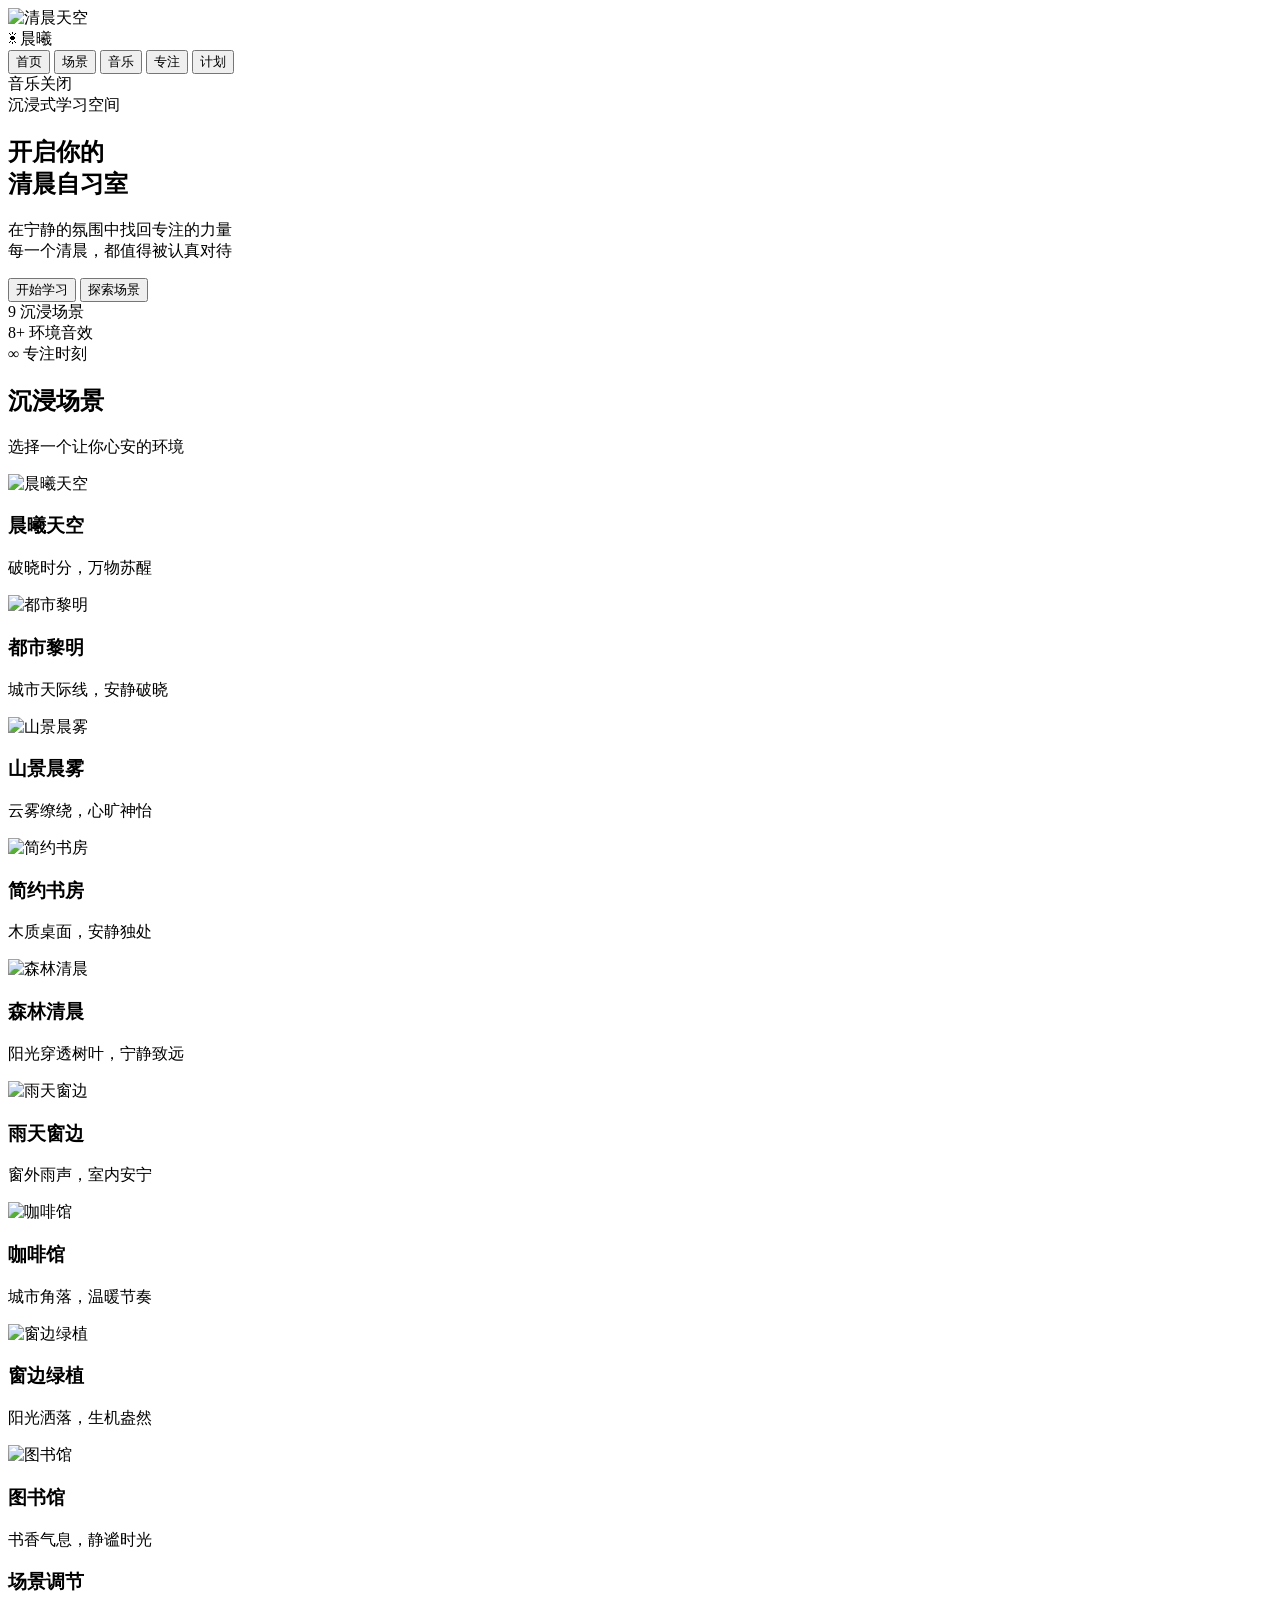
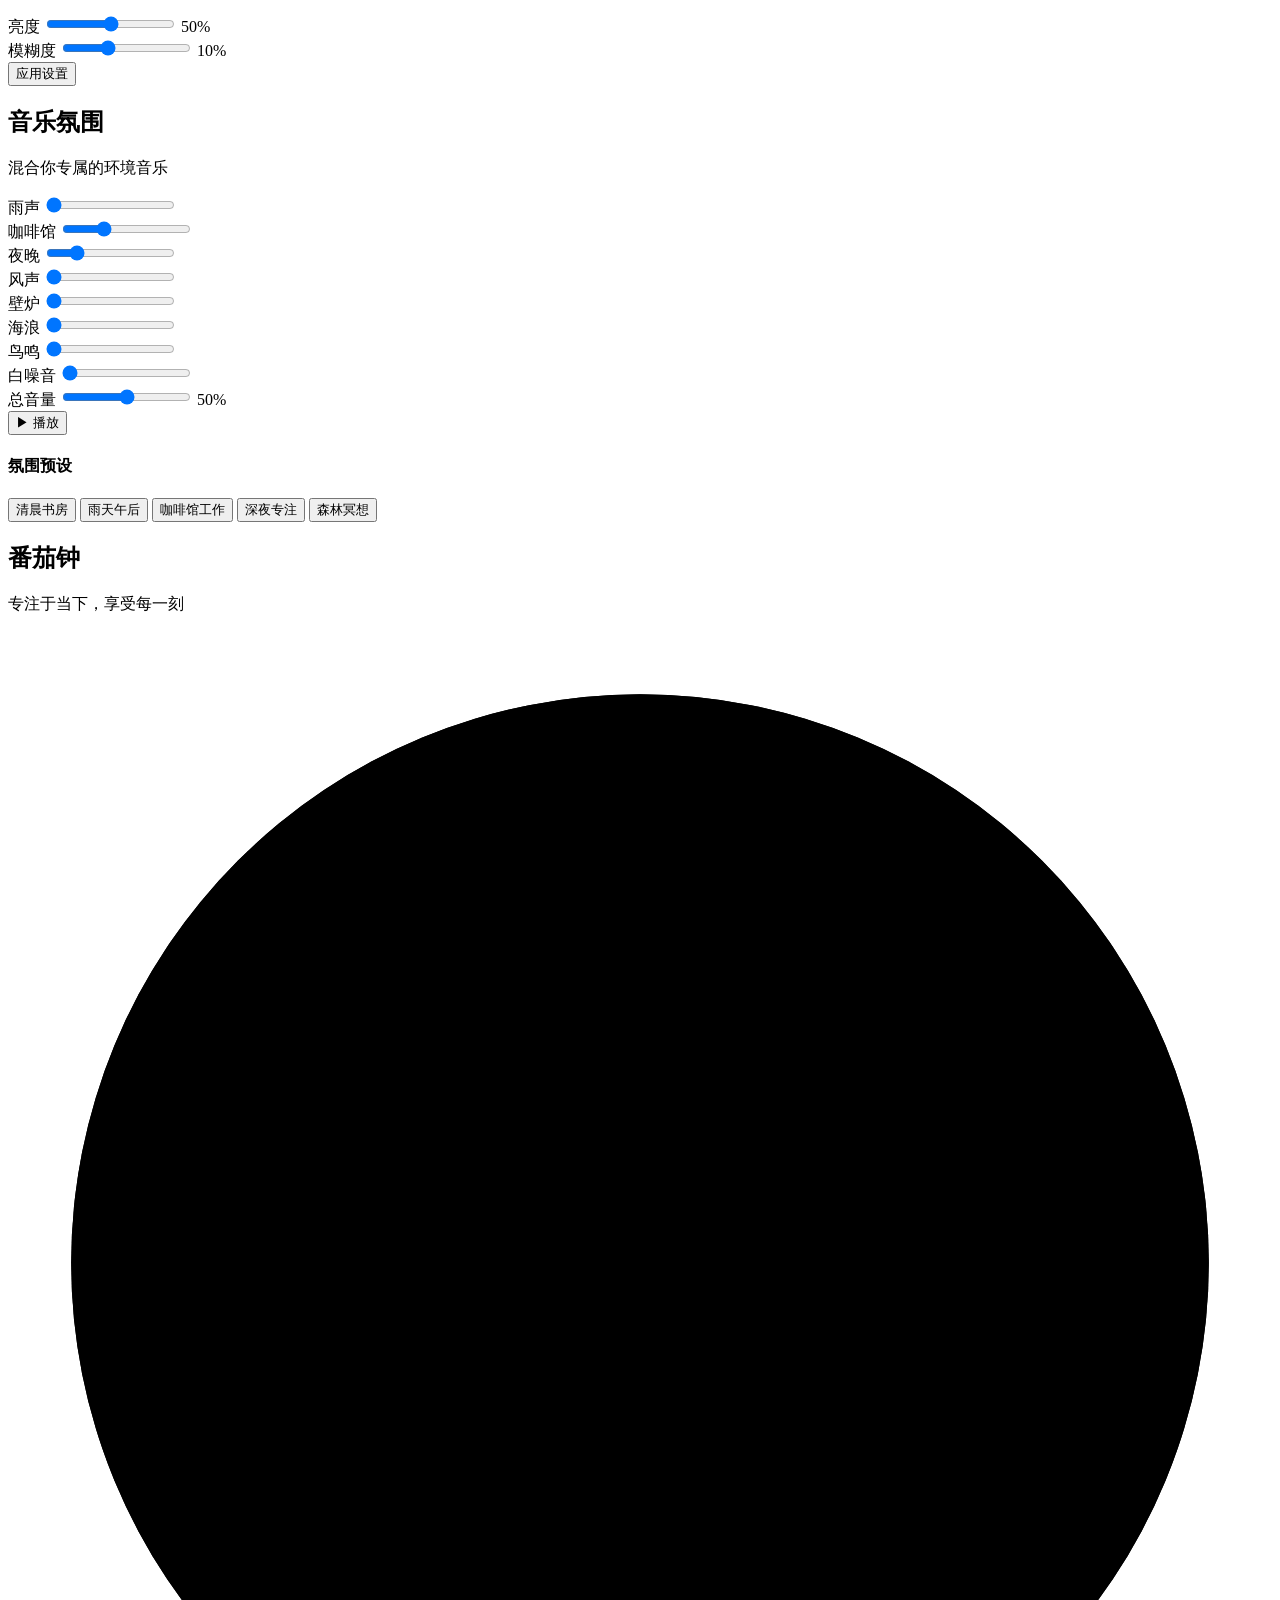
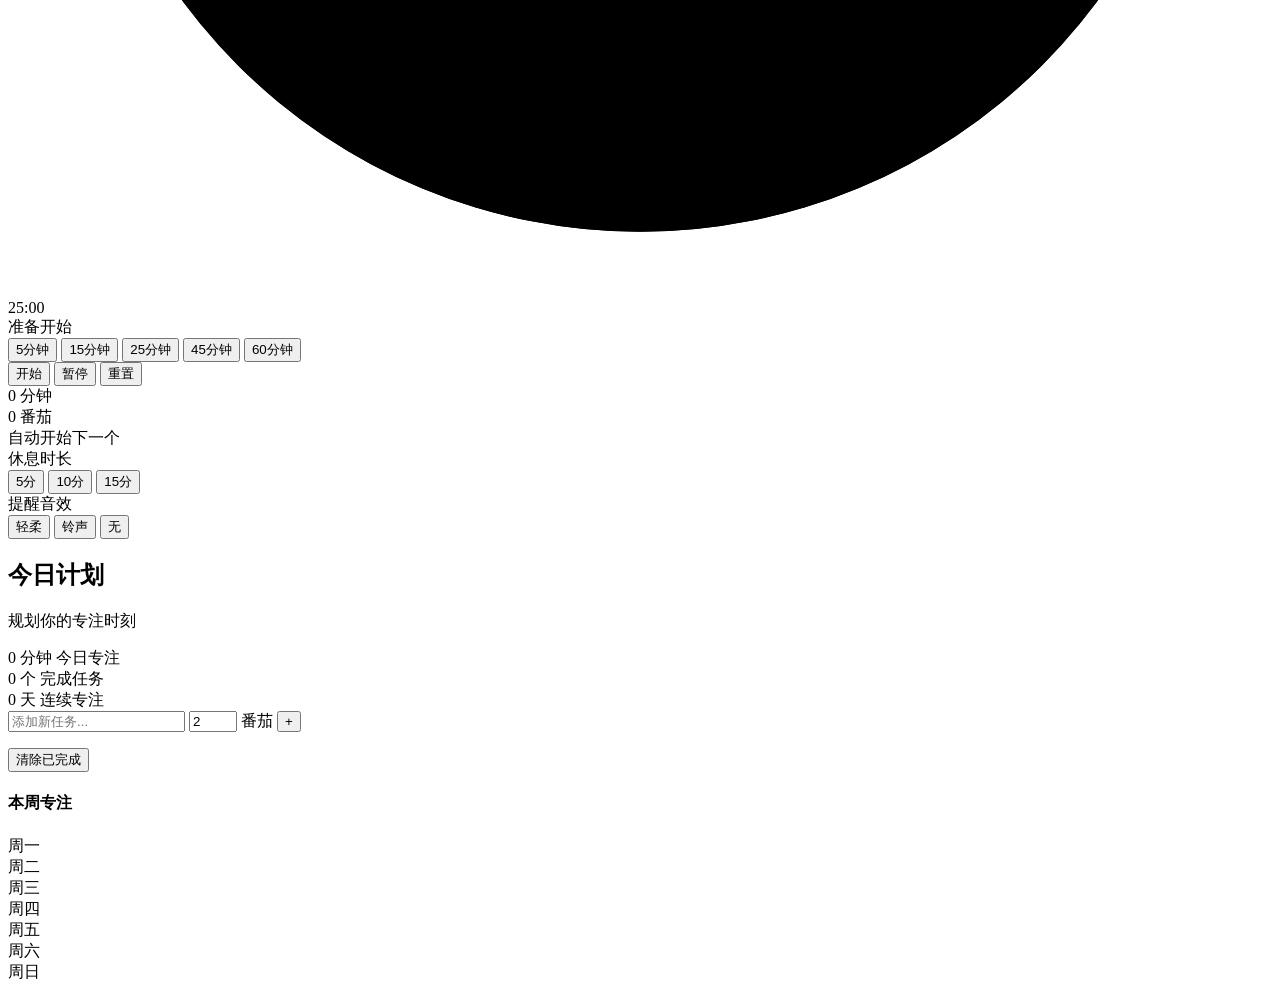
==== commit 0ba771fd: "Update index.html" ====
--- a/index.html
+++ b/index.html
@@ -3,783 +3,416 @@
 <head>
     <meta charset="UTF-8">
     <meta name="viewport" content="width=device-width, initial-scale=1.0">
-    <title>考公新闻速览</title>
-    <style>
-        * { margin: 0; padding: 0; box-sizing: border-box; }
-
-        body {
-            font-family: -apple-system, BlinkMacSystemFont, 'Segoe UI', Roboto, sans-serif;
-            background: linear-gradient(135deg, #0f0f1a 0%, #1a1a2e 50%, #16213e 100%);
-            min-height: 100vh; color: #fff;
-        }
-
-        .container { max-width: 1000px; margin: 0 auto; padding: 20px; }
-
-        header { text-align: center; padding: 20px 0; }
-
-        h1 {
-            font-size: 1.8rem; margin-bottom: 8px;
-            background: linear-gradient(90deg, #00d9ff, #00ff88);
-            -webkit-background-clip: text;
-            -webkit-text-fill-color: transparent;
-        }
-
-        .subtitle { color: #8892b0; font-size: 0.85rem; }
-
-        .top-bar {
-            display: flex; justify-content: space-between; align-items: center;
-            margin-bottom: 15px; flex-wrap: wrap; gap: 10px;
-        }
-
-        .settings-btn {
-            background: rgba(255,255,255,0.1); border: 1px solid rgba(255,255,255,0.2);
-            color: #fff; padding: 8px 14px; border-radius: 6px; cursor: pointer; font-size: 0.8rem;
-        }
-        .settings-btn:hover { background: rgba(255,255,255,0.15); }
-
-        .controls { display: flex; justify-content: center; gap: 10px; margin: 15px 0; flex-wrap: wrap; }
-
-        .btn {
-            padding: 12px 35px; font-size: 0.9rem; border: none;
-            border-radius: 50px; cursor: pointer; font-weight: 600;
-            background: linear-gradient(135deg, #00d9ff, #00ff88); color: #1a1a2e;
-            transition: all 0.3s;
-        }
-        .btn:hover { transform: translateY(-2px); box-shadow: 0 6px 20px rgba(0,217,255,0.3); }
-        .btn:disabled { opacity: 0.5; cursor: not-allowed; transform: none; }
-        .btn-small { padding: 8px 20px; font-size: 0.8rem; }
-        .btn-outline {
-            background: transparent; border: 1px solid rgba(255,255,255,0.3); color: #fff;
-        }
-        .btn-outline:hover { background: rgba(255,255,255,0.1); }
-        .btn-outline.active { background: rgba(0,217,255,0.2); border-color: #00d9ff; }
-
-        .loading { display: none; text-align: center; padding: 40px 20px; }
-        .loading.active { display: block; }
-        .spinner {
-            width: 45px; height: 45px; border: 3px solid rgba(255,255,255,0.1);
-            border-top-color: #00d9ff; border-radius: 50%;
-            animation: spin 1s linear infinite; margin: 0 auto 12px;
-        }
-        @keyframes spin { to { transform: rotate(360deg); } }
-        .loading-text { color: #8892b0; font-size: 0.9rem; }
-
-        .tabs {
-            display: flex; gap: 8px; flex-wrap: wrap; margin-bottom: 20px;
-            justify-content: center;
-        }
-        .tab {
-            padding: 8px 18px; border-radius: 20px; cursor: pointer;
-            background: rgba(255,255,255,0.05); border: 1px solid rgba(255,255,255,0.1);
-            color: #8892b0; font-size: 0.85rem; transition: all 0.3s;
-        }
-        .tab:hover { background: rgba(255,255,255,0.1); }
-        .tab.active {
-            background: linear-gradient(135deg, #00d9ff, #00ff88);
-            color: #1a1a2e; border-color: transparent; font-weight: 600;
-        }
-        .tab .count { font-size: 0.75rem; opacity: 0.8; margin-left: 4px; }
-
-        .summary-section {
-            background: rgba(255,255,255,0.06); border-radius: 15px;
-            padding: 22px; border: 1px solid rgba(255,255,255,0.1);
-            margin-bottom: 25px;
-        }
-        .summary-header {
-            display: flex; align-items: center; gap: 10px; margin-bottom: 15px;
-            padding-bottom: 12px; border-bottom: 1px solid rgba(255,255,255,0.08);
-        }
-        .summary-badge {
-            background: linear-gradient(135deg, #00d9ff, #00ff88);
-            padding: 5px 12px; border-radius: 20px; font-size: 0.7rem;
-            color: #1a1a2e; font-weight: 600;
-        }
-        .summary-time { color: #8892b0; font-size: 0.75rem; margin-left: auto; }
-        .summary-body { line-height: 1.85; color: #e5e5e5; font-size: 0.92rem; }
-        .summary-body strong { color: #00ff88; }
-        .summary-body h4 {
-            color: #fff; margin: 20px 0 12px; font-size: 0.95rem;
-            padding-left: 12px; border-left: 3px solid #00d9ff;
-        }
-        .summary-body ul { margin: 8px 0 12px 20px; }
-        .summary-body li { margin-bottom: 6px; }
-
-        .news-grid {
-            display: grid; gap: 15px;
-        }
-
-        .news-card {
-            background: rgba(255,255,255,0.06); border-radius: 12px;
-            padding: 18px; border: 1px solid rgba(255,255,255,0.08);
-            cursor: pointer; transition: all 0.3s;
-        }
-        .news-card:hover {
-            background: rgba(255,255,255,0.1);
-            border-color: rgba(0,217,255,0.3);
-            transform: translateY(-2px);
-        }
-        .news-card .category {
-            display: inline-block; padding: 3px 10px; border-radius: 12px;
-            font-size: 0.7rem; margin-bottom: 10px;
-            background: rgba(0,217,255,0.15); color: #00d9ff;
-        }
-        .news-card .category.politics { background: rgba(255,107,107,0.15); color: #ff6b6b; }
-        .news-card .category.finance { background: rgba(255,193,7,0.15); color: #ffc107; }
-        .news-card .category.tech { background: rgba(0,217,255,0.15); color: #00d9ff; }
-        .news-card .category.intl { background: rgba(156,39,176,0.15); color: #ce93d8; }
-        .news-card .category.society { background: rgba(76,175,80,0.15); color: #81c784; }
-        .news-card .category.other { background: rgba(158,158,158,0.15); color: #9e9e9e; }
-        .news-card .title {
-            font-size: 1rem; color: #fff; line-height: 1.5; margin-bottom: 10px;
-        }
-        .news-card .meta {
-            display: flex; justify-content: space-between; align-items: center;
-            color: #8892b0; font-size: 0.75rem;
-        }
-        .news-card .source { color: #00ff88; }
-
-        .pagination {
-            display: flex; justify-content: center; align-items: center;
-            gap: 8px; margin-top: 25px; flex-wrap: wrap;
-        }
-        .page-btn {
-            padding: 8px 14px; border-radius: 8px; cursor: pointer;
-            background: rgba(255,255,255,0.05); border: 1px solid rgba(255,255,255,0.1);
-            color: #8892b0; font-size: 0.85rem;
-        }
-        .page-btn:hover { background: rgba(255,255,255,0.1); }
-        .page-btn.active {
-            background: linear-gradient(135deg, #00d9ff, #00ff88);
-            color: #1a1a2e; border-color: transparent;
-        }
-        .page-btn:disabled { opacity: 0.3; cursor: not-allowed; }
-
-        .modal {
-            display: none; position: fixed; top: 0; left: 0; width: 100%; height: 100%;
-            background: rgba(0,0,0,0.8); z-index: 1000;
-            justify-content: center; align-items: center; padding: 20px;
-        }
-        .modal.active { display: flex; }
-
-        .modal-content {
-            background: #1a1a2e; padding: 25px; border-radius: 15px;
-            max-width: 600px; width: 100%; max-height: 80vh; overflow-y: auto;
-            border: 1px solid rgba(255,255,255,0.1);
-        }
-        .modal-content h3 {
-            color: #fff; font-size: 1.1rem; margin-bottom: 15px; line-height: 1.5;
-        }
-        .modal-content .close-btn {
-            position: absolute; top: 15px; right: 15px;
-            background: none; border: none; color: #8892b0; font-size: 1.5rem;
-            cursor: pointer;
-        }
-        .detail-meta {
-            display: flex; gap: 15px; margin-bottom: 20px;
-            color: #8892b0; font-size: 0.8rem; flex-wrap: wrap;
-        }
-        .detail-body {
-            color: #e5e5e5; line-height: 1.9; font-size: 0.92rem;
-        }
-        .detail-body img { max-width: 100%; border-radius: 8px; margin: 15px 0; }
-        .detail-link {
-            display: inline-block; margin-top: 20px;
-            color: #00d9ff; text-decoration: none; font-size: 0.85rem;
-        }
-        .detail-link:hover { text-decoration: underline; }
-
-        .form-group { margin-bottom: 15px; }
-        .form-group label { display: block; margin-bottom: 5px; color: #8892b0; font-size: 0.8rem; }
-        .form-group input, .form-group select {
-            width: 100%; padding: 10px; border: 1px solid rgba(255,255,255,0.2);
-            border-radius: 6px; background: rgba(255,255,255,0.05); color: #fff; font-size: 0.85rem;
-        }
-        .form-group input:focus, .form-group select:focus { outline: none; border-color: #00d9ff; }
-        .form-group .hint { color: #666; font-size: 0.7rem; margin-top: 4px; }
-        .modal-actions { display: flex; gap: 10px; margin-top: 20px; }
-        .modal-actions button { flex: 1; padding: 10px; border: none; border-radius: 6px; cursor: pointer; }
-        .btn-save { background: linear-gradient(135deg, #00d9ff, #00ff88); color: #1a1a2e; font-weight: 600; }
-        .btn-cancel { background: rgba(255,255,255,0.1); color: #fff; }
-
-        .error-msg {
-            background: rgba(255,107,107,0.1); border-radius: 10px;
-            padding: 18px; color: #ff6b6b; text-align: center;
-        }
-
-        .info-msg { text-align: center; color: #8892b0; padding: 50px 20px; }
-        .info-msg .hint { font-size: 0.8rem; margin-top: 8px; color: #666; }
-
-        .stats-bar {
-            display: flex; justify-content: center; gap: 30px; flex-wrap: wrap;
-            margin-bottom: 20px; padding: 15px; background: rgba(255,255,255,0.03);
-            border-radius: 10px;
-        }
-        .stat-item { text-align: center; }
-        .stat-num { color: #00d9ff; font-size: 1.2rem; font-weight: 600; }
-        .stat-label { color: #8892b0; font-size: 0.75rem; }
-
-        .empty-state {
-            text-align: center; padding: 40px; color: #8892b0;
-        }
-    </style>
+    <title>晨曦 · Dawn</title>
+    <link href="https://fonts.googleapis.com/css2?family=Inter:wght@200;300;400;500&family=Noto+Sans+SC:wght@200;300;400;500&display=swap" rel="stylesheet">
+    <link rel="stylesheet" href="styles/main.css">
 </head>
 <body>
-    <div class="container">
-        <div class="top-bar">
-            <div></div>
-            <button class="settings-btn" onclick="openSettings()">⚙️ 设置API</button>
-        </div>
-
-        <header>
-            <h1>📰 考公新闻速览</h1>
-            <p class="subtitle" id="currentDate"></p>
+    <!-- 背景层 - 清晨窗景 -->
+    <div class="background-layer">
+        <img src="https://images.unsplash.com/photo-1495195129352-aeb325a55b65?w=1920&q=80" alt="清晨天空" class="bg-photo active" id="bg-photo">
+    </div>
+
+    <!-- 晨光叠加层 -->
+    <div class="sunlight-overlay"></div>
+
+    <!-- 空气灰尘微粒 -->
+    <div class="dust-particles" id="dust-particles"></div>
+
+    <!-- 窗帘边缘效果 -->
+    <div class="curtain-left"></div>
+    <div class="curtain-right"></div>
+
+    <!-- 主应用 -->
+    <div class="app-container">
+        <!-- 顶部导航 -->
+        <header class="top-header" id="top-header">
+            <div class="logo">
+                <span class="logo-icon">☀</span>
+                <span class="logo-name">晨曦</span>
+            </div>
+
+            <nav class="main-nav">
+                <button class="nav-btn active" data-page="home">
+                    <span>首页</span>
+                </button>
+                <button class="nav-btn" data-page="scene">
+                    <span>场景</span>
+                </button>
+                <button class="nav-btn" data-page="audio">
+                    <span>音乐</span>
+                </button>
+                <button class="nav-btn" data-page="timer">
+                    <span>专注</span>
+                </button>
+                <button class="nav-btn" data-page="plan">
+                    <span>计划</span>
+                </button>
+            </nav>
+
+            <div class="header-right">
+                <div class="music-status" id="music-status">
+                    <span class="status-dot"></span>
+                    <span class="status-text">音乐关闭</span>
+                </div>
+            </div>
         </header>
 
-        <div class="controls">
-            <button class="btn" id="refreshBtn" onclick="fetchAllNews()">获取昨日新闻</button>
-            <button class="btn btn-small btn-outline" id="summaryBtn" onclick="generateSummary()">生成AI摘要</button>
-        </div>
-
-        <div class="loading" id="loading">
-            <div class="spinner"></div>
-            <p class="loading-text" id="loadingText">获取新闻中...</p>
-        </div>
-
-        <div id="mainContent" style="display:none;">
-            <div class="stats-bar" id="statsBar"></div>
-
-            <div class="tabs" id="categoryTabs"></div>
-
-            <div id="summarySection" class="summary-section" style="display:none;">
-                <div class="summary-header">
-                    <span class="summary-badge">🤖 AI摘要</span>
-                    <span class="summary-time" id="summaryTime"></span>
-                </div>
-                <div class="summary-body" id="summaryBody"></div>
-            </div>
-
-            <div class="news-grid" id="newsGrid"></div>
-
-            <div class="pagination" id="pagination"></div>
-        </div>
-
-        <div id="initialMsg" class="info-msg">
-            点击「获取昨日新闻」开始获取考前一天的各类新闻<br>
-            <div class="hint">可配置AI API Key生成智能摘要</div>
-        </div>
+        <!-- 页面内容 -->
+        <main class="page-container">
+            <!-- 首页 -->
+            <section class="page active" id="page-home">
+                <div class="hero-section">
+                    <div class="hero-badge">沉浸式学习空间</div>
+                    <h1 class="hero-title">
+                        开启你的<br>
+                        <span class="highlight">清晨自习室</span>
+                    </h1>
+                    <p class="hero-desc">
+                        在宁静的氛围中找回专注的力量<br>
+                        每一个清晨，都值得被认真对待
+                    </p>
+                    <div class="hero-actions">
+                        <button class="btn-primary" id="start-btn">
+                            开始学习
+                        </button>
+                        <button class="btn-secondary" id="explore-btn">
+                            探索场景
+                        </button>
+                    </div>
+                    <div class="hero-features">
+                        <div class="feature-item">
+                            <span class="feature-num">9</span>
+                            <span class="feature-label">沉浸场景</span>
+                        </div>
+                        <div class="feature-item">
+                            <span class="feature-num">8+</span>
+                            <span class="feature-label">环境音效</span>
+                        </div>
+                        <div class="feature-item">
+                            <span class="feature-num">∞</span>
+                            <span class="feature-label">专注时刻</span>
+                        </div>
+                    </div>
+                </div>
+            </section>
+
+            <!-- 场景页 -->
+            <section class="page" id="page-scene">
+                <div class="page-header">
+                    <h2>沉浸场景</h2>
+                    <p>选择一个让你心安的环境</p>
+                </div>
+
+                <div class="scene-grid">
+                    <div class="scene-card active" data-scene="morning-sky">
+                        <img src="https://images.unsplash.com/photo-1495195129352-aeb325a55b65?w=600&q=80" alt="晨曦天空">
+                        <div class="scene-info">
+                            <h3>晨曦天空</h3>
+                            <p>破晓时分，万物苏醒</p>
+                        </div>
+                    </div>
+                    <div class="scene-card" data-scene="city-dawn">
+                        <img src="https://images.unsplash.com/photo-1477959858617-67f85cf4f1df?w=600&q=80" alt="都市黎明">
+                        <div class="scene-info">
+                            <h3>都市黎明</h3>
+                            <p>城市天际线，安静破晓</p>
+                        </div>
+                    </div>
+                    <div class="scene-card" data-scene="mountain">
+                        <img src="https://images.unsplash.com/photo-1464822759023-fed622ff2c3b?w=600&q=80" alt="山景晨雾">
+                        <div class="scene-info">
+                            <h3>山景晨雾</h3>
+                            <p>云雾缭绕，心旷神怡</p>
+                        </div>
+                    </div>
+                    <div class="scene-card" data-scene="minimal-room">
+                        <img src="https://images.unsplash.com/photo-1524758631624-e2822e304c36?w=600&q=80" alt="简约书房">
+                        <div class="scene-info">
+                            <h3>简约书房</h3>
+                            <p>木质桌面，安静独处</p>
+                        </div>
+                    </div>
+                    <div class="scene-card" data-scene="forest">
+                        <img src="https://images.unsplash.com/photo-1448375240586-882707db888b?w=600&q=80" alt="森林清晨">
+                        <div class="scene-info">
+                            <h3>森林清晨</h3>
+                            <p>阳光穿透树叶，宁静致远</p>
+                        </div>
+                    </div>
+                    <div class="scene-card" data-scene="rain">
+                        <img src="https://images.unsplash.com/photo-1428592953211-077101b2021b?w=600&q=80" alt="雨天窗边">
+                        <div class="scene-info">
+                            <h3>雨天窗边</h3>
+                            <p>窗外雨声，室内安宁</p>
+                        </div>
+                    </div>
+                    <div class="scene-card" data-scene="cafe">
+                        <img src="https://images.unsplash.com/photo-1501339847302-ac426a4a7cbb?w=600&q=80" alt="咖啡馆">
+                        <div class="scene-info">
+                            <h3>咖啡馆</h3>
+                            <p>城市角落，温暖节奏</p>
+                        </div>
+                    </div>
+                    <div class="scene-card" data-scene="window-plants">
+                        <img src="https://images.unsplash.com/photo-1487530811176-3780de880c2d?w=600&q=80" alt="窗边绿植">
+                        <div class="scene-info">
+                            <h3>窗边绿植</h3>
+                            <p>阳光洒落，生机盎然</p>
+                        </div>
+                    </div>
+                    <div class="scene-card" data-scene="library">
+                        <img src="https://images.unsplash.com/photo-1521587760476-6c12a4b040da?w=600&q=80" alt="图书馆">
+                        <div class="scene-info">
+                            <h3>图书馆</h3>
+                            <p>书香气息，静谧时光</p>
+                        </div>
+                    </div>
+                </div>
+
+                <div class="scene-settings">
+                    <h3>场景调节</h3>
+                    <div class="setting-row">
+                        <label>亮度</label>
+                        <input type="range" id="brightness-slider" min="30" max="70" value="50">
+                        <span id="brightness-val">50%</span>
+                    </div>
+                    <div class="setting-row">
+                        <label>模糊度</label>
+                        <input type="range" id="blur-slider" min="0" max="30" value="10">
+                        <span id="blur-val">10%</span>
+                    </div>
+                    <button class="apply-btn" id="apply-scene-btn">应用设置</button>
+                </div>
+            </section>
+
+            <!-- 音乐页 -->
+            <section class="page" id="page-audio">
+                <div class="page-header">
+                    <h2>音乐氛围</h2>
+                    <p>混合你专属的环境音乐</p>
+                </div>
+
+                <div class="mixer-panel">
+                    <div class="mixer-channel" data-channel="rain">
+                        <span class="channel-name">雨声</span>
+                        <input type="range" class="channel-slider" min="0" max="100" value="0">
+                        <div class="channel-level">
+                            <div class="level-fill"></div>
+                        </div>
+                    </div>
+                    <div class="mixer-channel" data-channel="cafe">
+                        <span class="channel-name">咖啡馆</span>
+                        <input type="range" class="channel-slider" min="0" max="100" value="30">
+                        <div class="channel-level">
+                            <div class="level-fill" style="height:30%"></div>
+                        </div>
+                    </div>
+                    <div class="mixer-channel" data-channel="night">
+                        <span class="channel-name">夜晚</span>
+                        <input type="range" class="channel-slider" min="0" max="100" value="20">
+                        <div class="channel-level">
+                            <div class="level-fill" style="height:20%"></div>
+                        </div>
+                    </div>
+                    <div class="mixer-channel" data-channel="wind">
+                        <span class="channel-name">风声</span>
+                        <input type="range" class="channel-slider" min="0" max="100" value="0">
+                        <div class="channel-level">
+                            <div class="level-fill"></div>
+                        </div>
+                    </div>
+                    <div class="mixer-channel" data-channel="fire">
+                        <span class="channel-name">壁炉</span>
+                        <input type="range" class="channel-slider" min="0" max="100" value="0">
+                        <div class="channel-level">
+                            <div class="level-fill"></div>
+                        </div>
+                    </div>
+                    <div class="mixer-channel" data-channel="waves">
+                        <span class="channel-name">海浪</span>
+                        <input type="range" class="channel-slider" min="0" max="100" value="0">
+                        <div class="channel-level">
+                            <div class="level-fill"></div>
+                        </div>
+                    </div>
+                    <div class="mixer-channel" data-channel="birds">
+                        <span class="channel-name">鸟鸣</span>
+                        <input type="range" class="channel-slider" min="0" max="100" value="0">
+                        <div class="channel-level">
+                            <div class="level-fill"></div>
+                        </div>
+                    </div>
+                    <div class="mixer-channel" data-channel="white">
+                        <span class="channel-name">白噪音</span>
+                        <input type="range" class="channel-slider" min="0" max="100" value="0">
+                        <div class="channel-level">
+                            <div class="level-fill"></div>
+                        </div>
+                    </div>
+                </div>
+
+                <div class="audio-controls">
+                    <div class="master-volume">
+                        <label>总音量</label>
+                        <input type="range" id="master-volume" min="0" max="100" value="50">
+                        <span id="volume-val">50%</span>
+                    </div>
+                    <button class="play-btn" id="play-btn">
+                        <span class="play-icon">▶</span>
+                        <span class="play-text">播放</span>
+                    </button>
+                </div>
+
+                <div class="preset-list">
+                    <h4>氛围预设</h4>
+                    <div class="presets">
+                        <button class="preset-btn" data-preset="morning">清晨书房</button>
+                        <button class="preset-btn" data-preset="rainy">雨天午后</button>
+                        <button class="preset-btn" data-preset="cafe">咖啡馆工作</button>
+                        <button class="preset-btn" data-preset="focus">深夜专注</button>
+                        <button class="preset-btn" data-preset="calm">森林冥想</button>
+                    </div>
+                </div>
+            </section>
+
+            <!-- 专注页 -->
+            <section class="page" id="page-timer">
+                <div class="page-header">
+                    <h2>番茄钟</h2>
+                    <p>专注于当下，享受每一刻</p>
+                </div>
+
+                <div class="timer-box">
+                    <div class="timer-ring">
+                        <svg viewBox="0 0 200 200">
+                            <circle class="timer-track" cx="100" cy="100" r="90"/>
+                            <circle class="timer-progress" cx="100" cy="100" r="90" id="timer-progress"/>
+                        </svg>
+                        <div class="timer-center">
+                            <div class="timer-display" id="timer-display">25:00</div>
+                            <div class="timer-label" id="timer-label">准备开始</div>
+                        </div>
+                    </div>
+
+                    <div class="timer-presets">
+                        <button class="preset-time active" data-time="5">5分钟</button>
+                        <button class="preset-time" data-time="15">15分钟</button>
+                        <button class="preset-time" data-time="25">25分钟</button>
+                        <button class="preset-time" data-time="45">45分钟</button>
+                        <button class="preset-time" data-time="60">60分钟</button>
+                    </div>
+
+                    <div class="timer-controls">
+                        <button class="timer-btn primary" id="timer-start-btn">开始</button>
+                        <button class="timer-btn secondary hidden" id="timer-pause-btn">暂停</button>
+                        <button class="timer-btn outline" id="timer-reset-btn">重置</button>
+                    </div>
+
+                    <div class="timer-stats">
+                        <div class="stat-box">
+                            <span class="stat-num" id="today-minutes">0</span>
+                            <span class="stat-unit">分钟</span>
+                        </div>
+                        <div class="stat-box">
+                            <span class="stat-num" id="today-pomodoros">0</span>
+                            <span class="stat-unit">番茄</span>
+                        </div>
+                    </div>
+                </div>
+
+                <div class="timer-settings">
+                    <div class="setting-item">
+                        <span>自动开始下一个</span>
+                        <div class="toggle" id="auto-toggle">
+                            <div class="toggle-dot"></div>
+                        </div>
+                    </div>
+                    <div class="setting-item">
+                        <span>休息时长</span>
+                        <div class="setting-options">
+                            <button class="opt-btn" data-rest="5">5分</button>
+                            <button class="opt-btn active" data-rest="10">10分</button>
+                            <button class="opt-btn" data-rest="15">15分</button>
+                        </div>
+                    </div>
+                    <div class="setting-item">
+                        <span>提醒音效</span>
+                        <div class="setting-options">
+                            <button class="opt-btn active" data-sound="gentle">轻柔</button>
+                            <button class="opt-btn" data-sound="bell">铃声</button>
+                            <button class="opt-btn" data-sound="none">无</button>
+                        </div>
+                    </div>
+                </div>
+            </section>
+
+            <!-- 计划页 -->
+            <section class="page" id="page-plan">
+                <div class="page-header">
+                    <h2>今日计划</h2>
+                    <p>规划你的专注时刻</p>
+                </div>
+
+                <div class="plan-stats">
+                    <div class="plan-card">
+                        <span class="plan-num" id="plan-minutes">0</span>
+                        <span class="plan-unit">分钟</span>
+                        <span class="plan-label">今日专注</span>
+                    </div>
+                    <div class="plan-card">
+                        <span class="plan-num" id="plan-done">0</span>
+                        <span class="plan-unit">个</span>
+                        <span class="plan-label">完成任务</span>
+                    </div>
+                    <div class="plan-card">
+                        <span class="plan-num" id="plan-streak">0</span>
+                        <span class="plan-unit">天</span>
+                        <span class="plan-label">连续专注</span>
+                    </div>
+                </div>
+
+                <div class="task-panel">
+                    <div class="task-input-row">
+                        <input type="text" class="task-input" id="task-input" placeholder="添加新任务...">
+                        <input type="number" class="task-pomo-num" id="task-pomo" value="2" min="1" max="10">
+                        <span class="pomo-label">番茄</span>
+                        <button class="task-add-btn" id="task-add-btn">+</button>
+                    </div>
+                    <ul class="task-list" id="task-list"></ul>
+                    <button class="clear-btn" id="clear-done-btn">清除已完成</button>
+                </div>
+
+                <div class="weekly-chart">
+                    <h4>本周专注</h4>
+                    <div class="chart-bars">
+                        <div class="chart-col"><div class="bar" id="bar-0"></div><span>周一</span></div>
+                        <div class="chart-col"><div class="bar" id="bar-1"></div><span>周二</span></div>
+                        <div class="chart-col"><div class="bar" id="bar-2"></div><span>周三</span></div>
+                        <div class="chart-col"><div class="bar" id="bar-3"></div><span>周四</span></div>
+                        <div class="chart-col"><div class="bar" id="bar-4"></div><span>周五</span></div>
+                        <div class="chart-col"><div class="bar" id="bar-5"></div><span>周六</span></div>
+                        <div class="chart-col"><div class="bar" id="bar-6"></div><span>周日</span></div>
+                    </div>
+                </div>
+            </section>
+        </main>
     </div>
 
-    <!-- 设置弹窗 -->
-    <div class="modal" id="settingsModal">
-        <div class="modal-content">
-            <h3>API 配置（可选）</h3>
-            <div class="form-group">
-                <label>服务商</label>
-                <select id="apiProvider" onchange="updateModelOptions()">
-                    <option value="deepseek">DeepSeek</option>
-                    <option value="zhipu">智谱AI</option>
-                    <option value="moonshot">Kimi (Moonshot)</option>
-                    <option value="qwen">阿里通义千问</option>
-                    <option value="openai">OpenAI</option>
-                    <option value="custom">自定义</option>
-                </select>
-            </div>
-            <div class="form-group">
-                <label>API Key</label>
-                <input type="password" id="apiKey" placeholder="输入你的API Key">
-            </div>
-            <div class="form-group" id="modelGroup">
-                <label>模型</label>
-                <select id="modelSelect"></select>
-            </div>
-            <div class="form-group" id="customGroup" style="display:none;">
-                <label>自定义 API 地址</label>
-                <input type="text" id="customUrl" placeholder="https://api.xxx.com/v1">
-                <div class="hint">OpenAI兼容接口地址</div>
-            </div>
-            <div class="form-group" id="customModelGroup" style="display:none;">
-                <label>自定义模型名称</label>
-                <input type="text" id="customModel" placeholder="gpt-4o">
-            </div>
-            <div class="modal-actions">
-                <button class="btn-cancel" onclick="closeSettings()">取消</button>
-                <button class="btn-save" onclick="saveSettings()">保存</button>
-            </div>
-        </div>
-    </div>
-
-    <!-- 新闻详情弹窗 -->
-    <div class="modal" id="newsModal">
-        <div class="modal-content" style="position:relative;">
-            <button class="close-btn" onclick="closeNewsModal()">&times;</button>
-            <div id="newsDetail"></div>
-        </div>
-    </div>
-
-    <script>
-        const RSS_TO_JSON = 'https://api.rss2json.com/v1/api.json?rss_url=';
-
-        const NEWS_SOURCES = [
-            // 时政要闻（考公重点）
-            { name: '新华网', url: 'http://www.news.cn/politics/news_politics.xml', category: '时政' },
-            { name: '人民网', url: 'http://www.people.com.cn/rss/politics.xml', category: '时政' },
-            { name: '中国新闻网', url: 'http://www.chinanews.com.cn/rss/news.xml', category: '时政' },
-            { name: '央视新闻', url: 'https://news.cctv.com/rss/data.xml', category: '时政' },
-            { name: '光明网', url: 'https://www.gmw.cn/rss/politics.xml', category: '时政' },
-            // 财经
-            { name: '财经网', url: 'https://www.caijing.com.cn/rss/news.xml', category: '财经' },
-            { name: '经济观察', url: 'http://www.eeo.com.cn/rss/news.xml', category: '财经' },
-            { name: '第一财经', url: 'https://www.yicai.com/rss/news.xml', category: '财经' },
-            { name: '证券时报', url: 'https://www.stcn.com/rss/news.xml', category: '财经' },
-            // 国际
-            { name: 'BBC中文', url: 'https://feeds.bbci.co.uk/zhongwen/simp/rss.xml', category: '国际' },
-            { name: 'DW德国之声', url: 'https://rss.dw.com/xml/rss-chi-all', category: '国际' },
-            { name: 'RFI法国国际', url: 'https://www.rfi.fr/cn/RSS', category: '国际' },
-            // 科技
-            { name: '36氪', url: 'https://36kr.com/feed', category: '科技' },
-            { name: '虎嗅', url: 'https://www.huxiu.com/rss/0.xml', category: '科技' },
-            { name: 'IT之家', url: 'https://www.ithome.com/rss/', category: '科技' },
-            // 社会
-            { name: '澎湃新闻', url: 'https://www.thepaper.cn/rss_news.xml', category: '社会' },
-            { name: '网易新闻', url: 'https://news.163.com/special/00011K6L/rss_newstop.xml', category: '社会' }
-        ];
-
-        const API_CONFIGS = {
-            deepseek: { baseUrl: 'https://api.deepseek.com/v1', models: ['deepseek-chat', 'deepseek-reasoner'] },
-            zhipu: { baseUrl: 'https://open.bigmodel.cn/api/paas/v4', models: ['glm-4-flash', 'glm-4', 'glm-4-plus'] },
-            moonshot: { baseUrl: 'https://api.moonshot.cn/v1', models: ['moonshot-v1-8k', 'moonshot-v1-32k'] },
-            qwen: { baseUrl: 'https://dashscope.aliyuncs.com/compatible-mode/v1', models: ['qwen-turbo', 'qwen-plus', 'qwen-max'] },
-            openai: { baseUrl: 'https://api.openai.com/v1', models: ['gpt-4o-mini', 'gpt-4o'] }
-        };
-
-        const CATEGORY_ICONS = {
-            '时政': '🏛️', '财经': '💰', '国际': '🌍', '科技': '💻', '社会': '📢', '其他': '📄'
-        };
-
-        let settings = { provider: 'deepseek', apiKey: 'sk-f10d1da8c06041abb276eaeedba72718', model: 'deepseek-chat', customUrl: '', customModel: '' };
-        let allNews = [];
-        let filteredNews = [];
-        let currentCategory = '全部';
-        let currentPage = 1;
-        const PAGE_SIZE = 15;
-
-        window.onload = function() {
-            showDate();
-            loadSettings();
-        };
-
-        function showDate() {
-            const yesterday = getYesterday();
-            document.getElementById('currentDate').textContent =
-                yesterday.toLocaleDateString('zh-CN', { year: 'numeric', month: 'long', day: 'numeric', weekday: 'long' }) + ' 新闻速览';
-        }
-
-        function getYesterday() {
-            const d = new Date();
-            d.setDate(d.getDate() - 1);
-            return d;
-        }
-
-        function isYesterday(dateStr) {
-            if (!dateStr) return false;
-            const date = new Date(dateStr);
-            const yesterday = getYesterday();
-            return date.toDateString() === yesterday.toDateString();
-        }
-
-        function loadSettings() {
-            const saved = localStorage.getItem('newsSettings');
-            if (saved) {
-                settings = { ...settings, ...JSON.parse(saved) };
-                document.getElementById('apiProvider').value = settings.provider || 'deepseek';
-                document.getElementById('apiKey').value = settings.apiKey || '';
-                updateModelOptions();
-                if (settings.provider === 'custom') {
-                    document.getElementById('customUrl').value = settings.customUrl || '';
-                    document.getElementById('customModel').value = settings.customModel || '';
-                    document.getElementById('customGroup').style.display = 'block';
-                    document.getElementById('customModelGroup').style.display = 'block';
-                    document.getElementById('modelGroup').style.display = 'none';
-                }
-            }
-        }
-
-        function updateModelOptions() {
-            const provider = document.getElementById('apiProvider').value;
-            const modelSelect = document.getElementById('modelSelect');
-            const modelGroup = document.getElementById('modelGroup');
-            const customGroup = document.getElementById('customGroup');
-            const customModelGroup = document.getElementById('customModelGroup');
-
-            if (provider === 'custom') {
-                modelGroup.style.display = 'none';
-                customGroup.style.display = 'block';
-                customModelGroup.style.display = 'block';
-            } else {
-                modelGroup.style.display = 'block';
-                customGroup.style.display = 'none';
-                customModelGroup.style.display = 'none';
-                const models = API_CONFIGS[provider]?.models || [];
-                modelSelect.innerHTML = models.map(m => `<option value="${m}">${m}</option>`).join('');
-                modelSelect.value = settings.model || models[0];
-            }
-        }
-
-        function openSettings() { document.getElementById('settingsModal').classList.add('active'); }
-        function closeSettings() { document.getElementById('settingsModal').classList.remove('active'); }
-
-        function saveSettings() {
-            const provider = document.getElementById('apiProvider').value;
-            settings.provider = provider;
-            settings.apiKey = document.getElementById('apiKey').value.trim();
-            if (provider === 'custom') {
-                settings.customUrl = document.getElementById('customUrl').value.trim();
-                settings.customModel = document.getElementById('customModel').value.trim();
-                settings.model = settings.customModel;
-            } else {
-                settings.model = document.getElementById('modelSelect').value;
-                settings.customUrl = '';
-                settings.customModel = '';
-            }
-            localStorage.setItem('newsSettings', JSON.stringify(settings));
-            closeSettings();
-        }
-
-        async function fetchRSS(source) {
-            try {
-                const res = await fetch(`${RSS_TO_JSON}${encodeURIComponent(source.url)}`);
-                const data = await res.json();
-                if (data.status === 'ok' && data.items) {
-                    return data.items.map(item => ({
-                        title: item.title,
-                        link: item.link,
-                        source: source.name,
-                        category: source.category,
-                        pubDate: item.pubDate,
-                        description: item.description || item.content || '',
-                        content: item.content || item.description || ''
-                    }));
-                }
-            } catch (e) { console.error(source.name, e); }
-            return [];
-        }
-
-        async function fetchAllNews() {
-            const loading = document.getElementById('loading');
-            const btn = document.getElementById('refreshBtn');
-            loading.classList.add('active');
-            btn.disabled = true;
-            allNews = [];
-
-            try {
-                const batchSize = 4;
-                for (let i = 0; i < NEWS_SOURCES.length; i += batchSize) {
-                    const batch = NEWS_SOURCES.slice(i, i + batchSize);
-                    const results = await Promise.all(batch.map(s => fetchRSS(s)));
-                    allNews = allNews.concat(results.flat());
-                    document.getElementById('loadingText').textContent =
-                        `获取新闻中... ${Math.min(i + batchSize, NEWS_SOURCES.length)}/${NEWS_SOURCES.length}`;
-                }
-
-                // 去重
-                const seen = new Set();
-                allNews = allNews.filter(n => {
-                    if (seen.has(n.title)) return false;
-                    seen.add(n.title);
-                    return true;
-                });
-
-                // 按时间排序
-                allNews.sort((a, b) => new Date(b.pubDate) - new Date(a.pubDate));
-
-                // 筛选昨天的新闻，如果没有则显示最近100条
-                const yesterdayNews = allNews.filter(n => isYesterday(n.pubDate));
-                if (yesterdayNews.length > 10) {
-                    allNews = yesterdayNews;
-                } else {
-                    allNews = allNews.slice(0, 100);
-                }
-
-                document.getElementById('initialMsg').style.display = 'none';
-                document.getElementById('mainContent').style.display = 'block';
-                document.getElementById('summaryBtn').style.display = settings.apiKey ? 'inline-block' : 'none';
-
-                renderStats();
-                renderTabs();
-                currentCategory = '全部';
-                currentPage = 1;
-                renderNews();
-            } catch (e) {
-                alert('获取新闻失败: ' + e.message);
-            }
-
-            loading.classList.remove('active');
-            btn.disabled = false;
-        }
-
-        function renderStats() {
-            const categories = {};
-            allNews.forEach(n => { categories[n.category] = (categories[n.category] || 0) + 1; });
-
-            document.getElementById('statsBar').innerHTML = `
-                <div class="stat-item"><span class="stat-num">${allNews.length}</span><br><span class="stat-label">新闻总数</span></div>
-                <div class="stat-item"><span class="stat-num">${Object.keys(categories).length}</span><br><span class="stat-label">领域覆盖</span></div>
-                <div class="stat-item"><span class="stat-num">${allNews.filter(n => n.category === '时政').length}</span><br><span class="stat-label">时政要闻</span></div>
-            `;
-        }
-
-        function renderTabs() {
-            const categories = { '全部': allNews.length };
-            allNews.forEach(n => { categories[n.category] = (categories[n.category] || 0) + 1; });
-
-            document.getElementById('categoryTabs').innerHTML = Object.entries(categories)
-                .map(([cat, count]) => `
-                    <div class="tab ${currentCategory === cat ? 'active' : ''}" onclick="filterByCategory('${cat}')">
-                        ${CATEGORY_ICONS[cat] || '📄'} ${cat}<span class="count">(${count})</span>
-                    </div>
-                `).join('');
-        }
-
-        function filterByCategory(cat) {
-            currentCategory = cat;
-            currentPage = 1;
-            renderTabs();
-            renderNews();
-        }
-
-        function renderNews() {
-            filteredNews = currentCategory === '全部'
-                ? allNews
-                : allNews.filter(n => n.category === currentCategory);
-
-            const start = (currentPage - 1) * PAGE_SIZE;
-            const pageNews = filteredNews.slice(start, start + PAGE_SIZE);
-
-            const grid = document.getElementById('newsGrid');
-            if (pageNews.length === 0) {
-                grid.innerHTML = '<div class="empty-state">暂无新闻</div>';
-                return;
-            }
-
-            grid.innerHTML = pageNews.map((n, i) => `
-                <div class="news-card" onclick="showNewsDetail(${start + i})">
-                    <span class="category ${getCategoryClass(n.category)}">${n.category}</span>
-                    <div class="title">${escapeHtml(n.title)}</div>
-                    <div class="meta">
-                        <span class="source">${n.source}</span>
-                        <span>${formatDate(n.pubDate)}</span>
-                    </div>
-                </div>
-            `).join('');
-
-            renderPagination();
-        }
-
-        function getCategoryClass(cat) {
-            const map = { '时政': 'politics', '财经': 'finance', '科技': 'tech', '国际': 'intl', '社会': 'society' };
-            return map[cat] || 'other';
-        }
-
-        function renderPagination() {
-            const totalPages = Math.ceil(filteredNews.length / PAGE_SIZE);
-            if (totalPages <= 1) {
-                document.getElementById('pagination').innerHTML = '';
-                return;
-            }
-
-            let html = `<button class="page-btn" onclick="goToPage(${currentPage - 1})" ${currentPage === 1 ? 'disabled' : ''}>上一页</button>`;
-
-            const range = getPageRange(currentPage, totalPages);
-            range.forEach(p => {
-                if (p === '...') {
-                    html += `<span style="color:#8892b0;">...</span>`;
-                } else {
-                    html += `<button class="page-btn ${p === currentPage ? 'active' : ''}" onclick="goToPage(${p})">${p}</button>`;
-                }
-            });
-
-            html += `<button class="page-btn" onclick="goToPage(${currentPage + 1})" ${currentPage === totalPages ? 'disabled' : ''}>下一页</button>`;
-            document.getElementById('pagination').innerHTML = html;
-        }
-
-        function getPageRange(current, total) {
-            if (total <= 7) return Array.from({length: total}, (_, i) => i + 1);
-            if (current <= 3) return [1, 2, 3, 4, 5, '...', total];
-            if (current >= total - 2) return [1, '...', total - 4, total - 3, total - 2, total - 1, total];
-            return [1, '...', current - 1, current, current + 1, '...', total];
-        }
-
-        function goToPage(p) {
-            const totalPages = Math.ceil(filteredNews.length / PAGE_SIZE);
-            if (p < 1 || p > totalPages) return;
-            currentPage = p;
-            renderNews();
-            window.scrollTo({ top: document.getElementById('newsGrid').offsetTop - 20, behavior: 'smooth' });
-        }
-
-        function showNewsDetail(index) {
-            const news = filteredNews[index];
-            const desc = stripHtml(news.description || news.content || '暂无详细内容');
-
-            document.getElementById('newsDetail').innerHTML = `
-                <div class="detail-meta">
-                    <span class="category ${getCategoryClass(news.category)}">${news.category}</span>
-                    <span style="color:#00ff88;">${news.source}</span>
-                    <span>${formatDate(news.pubDate)}</span>
-                </div>
-                <h3>${escapeHtml(news.title)}</h3>
-                <div class="detail-body">${desc}</div>
-                <a href="${news.link}" target="_blank" class="detail-link">查看原文 →</a>
-            `;
-            document.getElementById('newsModal').classList.add('active');
-        }
-
-        function closeNewsModal() {
-            document.getElementById('newsModal').classList.remove('active');
-        }
-
-        function escapeHtml(str) {
-            if (!str) return '';
-            return str.replace(/&/g, '&amp;').replace(/</g, '&lt;').replace(/>/g, '&gt;').replace(/"/g, '&quot;');
-        }
-
-        function stripHtml(str) {
-            if (!str) return '';
-            return str.replace(/<[^>]*>/g, '').replace(/&nbsp;/g, ' ').replace(/&[a-z]+;/g, '');
-        }
-
-        function formatDate(dateStr) {
-            if (!dateStr) return '';
-            const d = new Date(dateStr);
-            return d.toLocaleDateString('zh-CN', { month: 'short', day: 'numeric', hour: '2-digit', minute: '2-digit' });
-        }
-
-        async function generateSummary() {
-            if (!settings.apiKey) {
-                alert('请先在设置中配置API Key');
-                return;
-            }
-
-            const btn = document.getElementById('summaryBtn');
-            btn.disabled = true;
-            btn.textContent = '生成中...';
-
-            try {
-                const newsText = allNews.slice(0, 100).map(n =>
-                    `[${n.category}] ${n.source}: ${n.title}`
-                ).join('\n');
-
-                const summary = await callAI(newsText, allNews.length);
-
-                document.getElementById('summarySection').style.display = 'block';
-                document.getElementById('summaryTime').textContent = new Date().toLocaleTimeString('zh-CN');
-                document.getElementById('summaryBody').innerHTML = formatMarkdown(summary);
-
-                document.getElementById('summarySection').scrollIntoView({ behavior: 'smooth' });
-            } catch (e) {
-                alert('生成摘要失败: ' + e.message);
-            }
-
-            btn.disabled = false;
-            btn.textContent = '生成AI摘要';
-        }
-
-        async function callAI(newsText, count) {
-            let baseUrl, model;
-            if (settings.provider === 'custom') {
-                baseUrl = settings.customUrl;
-                model = settings.customModel;
-            } else {
-                baseUrl = API_CONFIGS[settings.provider]?.baseUrl;
-                model = settings.model;
-            }
-
-            const res = await fetch(`${baseUrl}/chat/completions`, {
-                method: 'POST',
-                headers: {
-                    'Content-Type': 'application/json',
-                    'Authorization': `Bearer ${settings.apiKey}`
-                },
-                body: JSON.stringify({
-                    model: model,
-                    messages: [
-                        {
-                            role: 'system',
-                            content: `你是一位专业的公务员考试新闻分析员，为考生整理每日重要新闻摘要。
-
-任务：分析${count}条新闻，生成对考公有价值的摘要。
-
-输出格式：
-## 📌 今日要闻综述
-3-5句话概括今日最重要的新闻趋势和重大事件。
-
-## 🏛️ 时政要闻（重点）
-列出5-8条时政新闻，每条包含：
-- 具体事件内容（政策、会议、人事变动等）
-- 可能的考点或命题方向
-- 来源媒体
-
-## 💰 财经热点
-列出3-5条财经新闻，关注经济政策、数据。
-
-## 🌍 国际动态
-列出3-5条国际新闻，关注与中国相关的重大事件。
-
-## 💻 科技前沿
-列出3-5条科技新闻，关注重大突破、行业动态。
-
-## 📢 社会热点
-列出3-5条社会新闻，关注民生、教育、环保等话题。
-
-## 💡 考公考点提示
-总结2-3个可能出现在申论或行测中的考点方向。
-
-要求：
-- 内容具体，突出关键数字、人物、事件名称
-- 分析考公价值，而非简单罗列
-- 保持客观中立`
-                        },
-                        { role: 'user', content: `请分析以下新闻：\n\n${newsText}` }
-                    ],
-                    temperature: 0.6,
-                    max_tokens: 3000
-                })
-            });
-
-            if (!res.ok) {
-                const err = await res.json().catch(() => ({}));
-                throw new Error(err.error?.message || `API请求失败 (${res.status})`);
-            }
-
-            const data = await res.json();
-            return data.choices[0].message.content;
-        }
-
-        function formatMarkdown(text) {
-            return text
-                .replace(/## (.*)/g, '<h4>$1</h4>')
-                .replace(/### (.*)/g, '<h4 style="border-left-color:#00ff88;">$1</h4>')
-                .replace(/\*\*(.*?)\*\*/g, '<strong>$1</strong>')
-                .replace(/^- (.*)/gm, '<li>$1</li>')
-                .replace(/\n\n/g, '</p><p>')
-                .replace(/\n/g, '<br>');
-        }
-
-        // ESC关闭弹窗
-        document.addEventListener('keydown', e => {
-            if (e.key === 'Escape') {
-                closeSettings();
-                closeNewsModal();
-            }
-        });
-
-        // 点击遮罩关闭弹窗
-        document.getElementById('newsModal').addEventListener('click', e => {
-            if (e.target.id === 'newsModal') closeNewsModal();
-        });
-        document.getElementById('settingsModal').addEventListener('click', e => {
-            if (e.target.id === 'settingsModal') closeSettings();
-        });
-    </script>
+    <!-- 提示框 -->
+    <div class="toast-box" id="toast-box"></div>
+
+    <!-- 音频元素 -->
+    <audio id="audio-rain" loop preload="auto"></audio>
+    <audio id="audio-cafe" loop preload="auto"></audio>
+    <audio id="audio-night" loop preload="auto"></audio>
+    <audio id="audio-wind" loop preload="auto"></audio>
+    <audio id="audio-fire" loop preload="auto"></audio>
+    <audio id="audio-waves" loop preload="auto"></audio>
+    <audio id="audio-birds" loop preload="auto"></audio>
+    <audio id="audio-white" loop preload="auto"></audio>
+    <audio id="audio-notify" preload="auto"></audio>
+
+    <script src="scripts/main.js"></script>
 </body>
 </html>
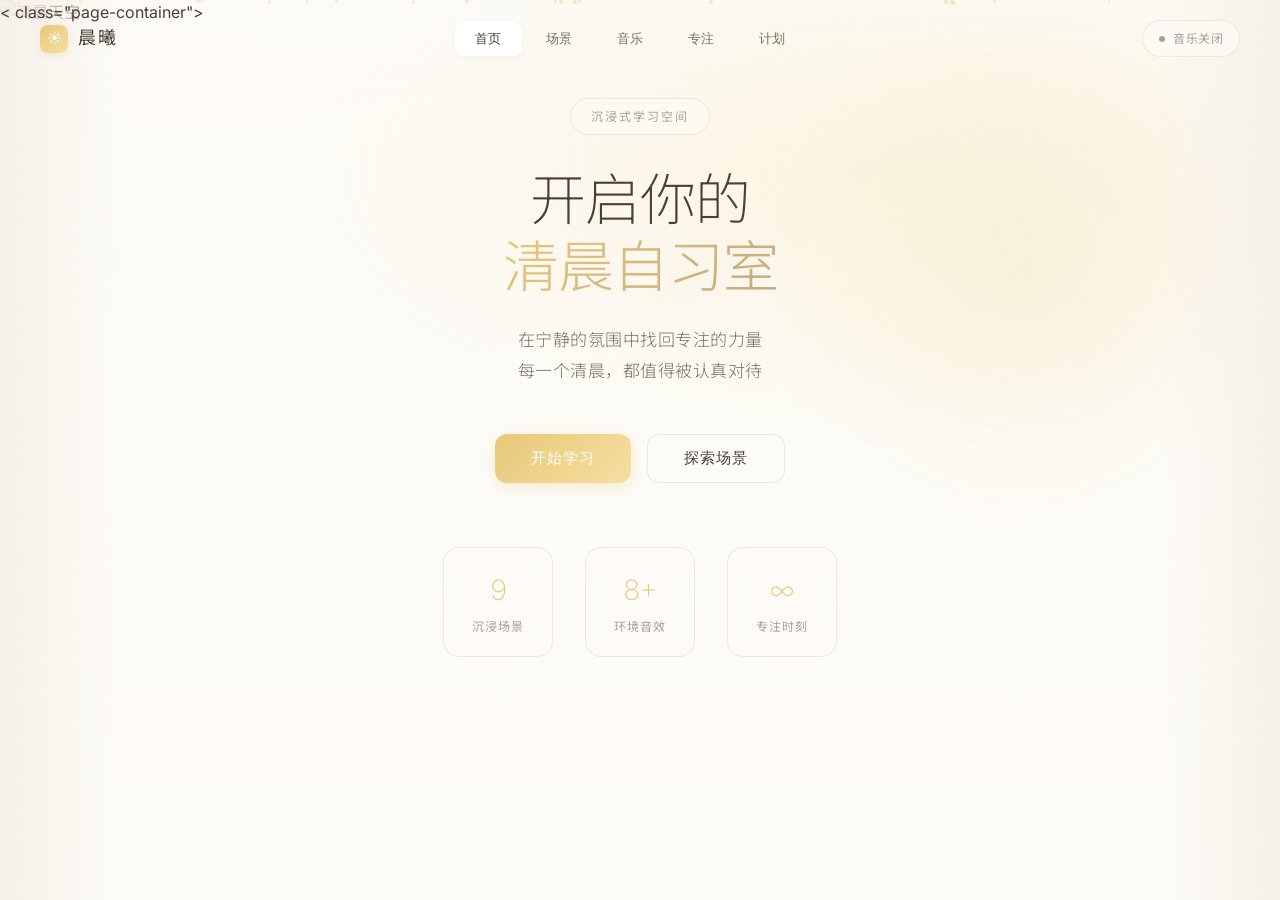
==== commit c9eb8efa: "Update index.html" ====
--- a/index.html
+++ b/index.html
@@ -5,7 +5,7 @@
     <meta name="viewport" content="width=device-width, initial-scale=1.0">
     <title>晨曦 · Dawn</title>
     <link href="https://fonts.googleapis.com/css2?family=Inter:wght@200;300;400;500&family=Noto+Sans+SC:wght@200;300;400;500&display=swap" rel="stylesheet">
-    <link rel="stylesheet" href="styles/main.css">
+    <link rel="stylesheet" href="main.css">
 </head>
 <body>
     <!-- 背景层 - 清晨窗景 -->
@@ -32,7 +32,7 @@
                 <span class="logo-name">晨曦</span>
             </div>
 
-            <nav class="main-nav">
+            <nav class="-nav">
                 <button class="nav-btn active" data-page="home">
                     <span>首页</span>
                 </button>
@@ -59,7 +59,7 @@
         </header>
 
         <!-- 页面内容 -->
-        <main class="page-container">
+        < class="page-container">
             <!-- 首页 -->
             <section class="page active" id="page-home">
                 <div class="hero-section">
@@ -396,7 +396,7 @@
                     </div>
                 </div>
             </section>
-        </main>
+        </>
     </div>
 
     <!-- 提示框 -->
@@ -413,6 +413,6 @@
     <audio id="audio-white" loop preload="auto"></audio>
     <audio id="audio-notify" preload="auto"></audio>
 
-    <script src="scripts/main.js"></script>
+    <script src="main.js"></script>
 </body>
 </html>
--- a/main.css
+++ b/main.css
@@ -0,0 +1,1651 @@
+/* ================================================
+   晨曦 Dawn - 清晨安静学习房间
+   温暖木质 · 半透明玻璃拟态 · 沉浸式空间感
+   Apple + MUJI + Notion 风格
+   ================================================ */
+
+@import url('https://fonts.googleapis.com/css2?family=Inter:wght@200;300;400;500&family=Noto+Sans+SC:wght@200;300;400;500&display=swap');
+
+* {
+    margin: 0;
+    padding: 0;
+    box-sizing: border-box;
+}
+
+:root {
+    /* 清晨色调 */
+    --warm-white: #FDFBF7;
+    --soft-beige: #F5F0E8;
+    --fog-gray: #E8E4DE;
+    --sunrise-gold: #E8C87A;
+    --gold-glow: #F5DFA0;
+    --wood-brown: #C4A882;
+    --deep-warm: #8B7355;
+    --text-primary: #4A3F35;
+    --text-secondary: #7A6F63;
+    --text-muted: #A89F95;
+
+    /* 玻璃拟态 */
+    --glass-bg: rgba(253, 251, 247, 0.65);
+    --glass-bg-hover: rgba(253, 251, 247, 0.8);
+    --glass-border: rgba(200, 190, 175, 0.3);
+    --glass-shadow: 0 8px 32px rgba(139, 115, 85, 0.08);
+
+    /* 动画 */
+    --ease-smooth: cubic-bezier(0.4, 0, 0.2, 1);
+    --ease-bounce: cubic-bezier(0.34, 1.56, 0.64, 1);
+}
+
+html, body {
+    height: 100%;
+    font-family: 'Inter', 'Noto Sans SC', -apple-system, sans-serif;
+    background: var(--warm-white);
+    color: var(--text-primary);
+    line-height: 1.6;
+    overflow: hidden;
+    -webkit-font-smoothing: antialiased;
+}
+
+/* ================================================
+   背景层 - 清晨窗景
+   ================================================ */
+
+.background-layer {
+    position: fixed;
+    inset: 0;
+    z-index: 0;
+    overflow: hidden;
+}
+
+/* 主背景 - 窗外晨景 */
+.bg-photo {
+    position: absolute;
+    inset: 0;
+    width: 100%;
+    height: 100%;
+    object-fit: cover;
+    object-position: center;
+    opacity: 0;
+    transition: opacity 2s ease;
+}
+
+.bg-photo.active {
+    opacity: 1;
+}
+
+/* 晨光叠加层 - 模拟阳光照射 */
+.sunlight-overlay {
+    position: fixed;
+    inset: 0;
+    z-index: 1;
+    pointer-events: none;
+    background:
+        radial-gradient(ellipse 80% 50% at 70% 20%,
+            rgba(245, 223, 160, 0.25) 0%,
+            transparent 60%),
+        radial-gradient(ellipse 40% 60% at 80% 30%,
+            rgba(232, 200, 122, 0.15) 0%,
+            transparent 50%),
+        linear-gradient(180deg,
+            rgba(253, 251, 247, 0.3) 0%,
+            rgba(253, 251, 247, 0.6) 40%,
+            rgba(253, 251, 247, 0.85) 100%);
+    animation: sunlightShift 30s ease-in-out infinite alternate;
+}
+
+@keyframes sunlightShift {
+    0% {
+        background:
+            radial-gradient(ellipse 80% 50% at 70% 20%,
+                rgba(245, 223, 160, 0.25) 0%,
+                transparent 60%),
+            radial-gradient(ellipse 40% 60% at 80% 30%,
+                rgba(232, 200, 122, 0.15) 0%,
+                transparent 50%),
+            linear-gradient(180deg,
+                rgba(253, 251, 247, 0.3) 0%,
+                rgba(253, 251, 247, 0.6) 40%,
+                rgba(253, 251, 247, 0.85) 100%);
+    }
+    50% {
+        background:
+            radial-gradient(ellipse 70% 45% at 65% 25%,
+                rgba(245, 223, 160, 0.3) 0%,
+                transparent 55%),
+            radial-gradient(ellipse 35% 55% at 75% 35%,
+                rgba(232, 200, 122, 0.2) 0%,
+                transparent 45%),
+            linear-gradient(180deg,
+                rgba(253, 251, 247, 0.35) 0%,
+                rgba(253, 251, 247, 0.65) 45%,
+                rgba(253, 251, 247, 0.9) 100%);
+    }
+    100% {
+        background:
+            radial-gradient(ellipse 85% 55% at 75% 18%,
+                rgba(245, 223, 160, 0.2) 0%,
+                transparent 65%),
+            radial-gradient(ellipse 45% 65% at 85% 28%,
+                rgba(232, 200, 122, 0.12) 0%,
+                transparent 55%),
+            linear-gradient(180deg,
+                rgba(253, 251, 247, 0.25) 0%,
+                rgba(253, 251, 247, 0.55) 35%,
+                rgba(253, 251, 247, 0.8) 100%);
+    }
+}
+
+/* 空气中的灰尘微粒 */
+.dust-particles {
+    position: fixed;
+    inset: 0;
+    z-index: 2;
+    pointer-events: none;
+    overflow: hidden;
+}
+
+.dust {
+    position: absolute;
+    width: 3px;
+    height: 3px;
+    background: rgba(232, 200, 122, 0.4);
+    border-radius: 50%;
+    animation: floatDust linear infinite;
+}
+
+@keyframes floatDust {
+    0% {
+        transform: translateY(100vh) translateX(0) scale(0);
+        opacity: 0;
+    }
+    10% {
+        opacity: 1;
+        transform: translateY(90vh) translateX(10px) scale(1);
+    }
+    90% {
+        opacity: 0.6;
+    }
+    100% {
+        transform: translateY(-10vh) translateX(-20px) scale(0.5);
+        opacity: 0;
+    }
+}
+
+/* 窗帘边缘效果 */
+.curtain-left,
+.curtain-right {
+    position: fixed;
+    top: 0;
+    bottom: 0;
+    width: 120px;
+    z-index: 3;
+    pointer-events: none;
+}
+
+.curtain-left {
+    left: 0;
+    background: linear-gradient(90deg,
+        rgba(245, 240, 232, 0.95) 0%,
+        rgba(245, 240, 232, 0.6) 40%,
+        transparent 100%);
+    animation: curtainSway 8s ease-in-out infinite alternate;
+}
+
+.curtain-right {
+    right: 0;
+    background: linear-gradient(-90deg,
+        rgba(245, 240, 232, 0.95) 0%,
+        rgba(245, 240, 232, 0.6) 40%,
+        transparent 100%);
+    animation: curtainSway 8s ease-in-out infinite alternate-reverse;
+}
+
+@keyframes curtainSway {
+    0% { transform: translateX(0); }
+    100% { transform: translateX(8px); }
+}
+
+/* 粒子效果 - 隐藏原版 */
+#particles-canvas {
+    display: none;
+}
+
+/* ================================================
+   应用容器
+   ================================================ */
+
+.app-container {
+    position: relative;
+    z-index: 10;
+    min-height: 100vh;
+    display: flex;
+    flex-direction: column;
+}
+
+/* ================================================
+   顶部导航 - 极简透明
+   ================================================ */
+
+.top-header {
+    position: fixed;
+    top: 0;
+    left: 0;
+    right: 0;
+    z-index: 100;
+    display: flex;
+    align-items: center;
+    justify-content: space-between;
+    padding: 20px 40px;
+    background: transparent;
+    transition: all 0.5s var(--ease-smooth);
+}
+
+.top-header.scrolled {
+    background: rgba(253, 251, 247, 0.85);
+    backdrop-filter: blur(20px);
+    -webkit-backdrop-filter: blur(20px);
+    border-bottom: 1px solid var(--glass-border);
+}
+
+.logo {
+    display: flex;
+    align-items: center;
+    gap: 10px;
+}
+
+.logo-icon {
+    width: 28px;
+    height: 28px;
+    background: linear-gradient(135deg, var(--sunrise-gold), var(--gold-glow));
+    border-radius: 8px;
+    display: flex;
+    align-items: center;
+    justify-content: center;
+    font-size: 14px;
+    color: white;
+    box-shadow: 0 2px 8px rgba(232, 200, 122, 0.3);
+}
+
+.logo-name {
+    font-size: 18px;
+    font-weight: 400;
+    letter-spacing: 2px;
+    color: var(--text-primary);
+}
+
+.main-nav {
+    display: flex;
+    gap: 2px;
+    background: var(--glass-bg);
+    padding: 4px;
+    border-radius: 12px;
+    border: 1px solid var(--glass-border);
+    backdrop-filter: blur(10px);
+    -webkit-backdrop-filter: blur(10px);
+}
+
+.nav-btn {
+    padding: 8px 20px;
+    background: transparent;
+    border: none;
+    border-radius: 8px;
+    color: var(--text-secondary);
+    font-size: 13px;
+    font-weight: 400;
+    cursor: pointer;
+    transition: all 0.3s var(--ease-smooth);
+    letter-spacing: 0.5px;
+}
+
+.nav-btn:hover {
+    color: var(--text-primary);
+    background: rgba(232, 200, 122, 0.1);
+}
+
+.nav-btn.active {
+    background: white;
+    color: var(--text-primary);
+    box-shadow: 0 2px 8px rgba(0, 0, 0, 0.04);
+    font-weight: 500;
+}
+
+.header-right {
+    display: flex;
+    align-items: center;
+}
+
+.music-status {
+    display: flex;
+    align-items: center;
+    gap: 8px;
+    padding: 8px 16px;
+    background: var(--glass-bg);
+    border: 1px solid var(--glass-border);
+    border-radius: 20px;
+    backdrop-filter: blur(10px);
+    -webkit-backdrop-filter: blur(10px);
+}
+
+.status-dot {
+    width: 6px;
+    height: 6px;
+    background: var(--text-muted);
+    border-radius: 50%;
+    transition: all 0.3s ease;
+}
+
+.status-dot.active {
+    background: var(--sunrise-gold);
+    box-shadow: 0 0 8px rgba(232, 200, 122, 0.5);
+    animation: pulse 2s ease-in-out infinite;
+}
+
+@keyframes pulse {
+    0%, 100% { opacity: 1; transform: scale(1); }
+    50% { opacity: 0.7; transform: scale(0.9); }
+}
+
+.status-text {
+    font-size: 12px;
+    color: var(--text-muted);
+    letter-spacing: 0.5px;
+}
+
+/* ================================================
+   页面容器
+   ================================================ */
+
+.page-container {
+    flex: 1;
+    overflow-y: auto;
+    padding: 100px 48px 48px;
+    scroll-behavior: smooth;
+}
+
+.page {
+    display: none;
+    animation: fadeIn 0.6s var(--ease-smooth);
+}
+
+.page.active {
+    display: block;
+}
+
+@keyframes fadeIn {
+    from { opacity: 0; transform: translateY(20px); }
+    to { opacity: 1; transform: translateY(0); }
+}
+
+.page-header {
+    text-align: center;
+    margin-bottom: 48px;
+}
+
+.page-header h2 {
+    font-size: 32px;
+    font-weight: 300;
+    letter-spacing: 2px;
+    margin-bottom: 12px;
+    color: var(--text-primary);
+}
+
+.page-header p {
+    font-size: 15px;
+    color: var(--text-muted);
+    letter-spacing: 1px;
+}
+
+/* ================================================
+   首页 Hero - 沉浸式
+   ================================================ */
+
+.hero-section {
+    max-width: 680px;
+    margin: 0 auto;
+    text-align: center;
+    padding-top: 8vh;
+}
+
+.hero-badge {
+    display: inline-block;
+    padding: 8px 20px;
+    background: var(--glass-bg);
+    border: 1px solid var(--glass-border);
+    border-radius: 24px;
+    font-size: 12px;
+    color: var(--text-muted);
+    letter-spacing: 2px;
+    text-transform: uppercase;
+    margin-bottom: 32px;
+    backdrop-filter: blur(10px);
+    -webkit-backdrop-filter: blur(10px);
+}
+
+.hero-title {
+    font-size: 56px;
+    font-weight: 200;
+    line-height: 1.2;
+    letter-spacing: -1px;
+    margin-bottom: 24px;
+    color: var(--text-primary);
+}
+
+.hero-title .highlight {
+    font-weight: 300;
+    background: linear-gradient(135deg, var(--sunrise-gold), var(--wood-brown));
+    -webkit-background-clip: text;
+    -webkit-text-fill-color: transparent;
+    background-clip: text;
+}
+
+.hero-desc {
+    font-size: 17px;
+    color: var(--text-secondary);
+    line-height: 1.8;
+    margin-bottom: 48px;
+    letter-spacing: 0.5px;
+    font-weight: 300;
+}
+
+.hero-actions {
+    display: flex;
+    gap: 16px;
+    justify-content: center;
+    margin-bottom: 64px;
+}
+
+.btn-primary {
+    padding: 14px 36px;
+    background: linear-gradient(135deg, var(--sunrise-gold), var(--gold-glow));
+    border: none;
+    border-radius: 12px;
+    color: white;
+    font-size: 15px;
+    font-weight: 400;
+    cursor: pointer;
+    transition: all 0.3s var(--ease-smooth);
+    letter-spacing: 1px;
+    box-shadow: 0 4px 16px rgba(232, 200, 122, 0.3);
+}
+
+.btn-primary:hover {
+    transform: translateY(-2px);
+    box-shadow: 0 8px 24px rgba(232, 200, 122, 0.4);
+}
+
+.btn-secondary {
+    padding: 14px 36px;
+    background: var(--glass-bg);
+    border: 1px solid var(--glass-border);
+    border-radius: 12px;
+    color: var(--text-primary);
+    font-size: 15px;
+    font-weight: 400;
+    cursor: pointer;
+    transition: all 0.3s var(--ease-smooth);
+    letter-spacing: 1px;
+    backdrop-filter: blur(10px);
+    -webkit-backdrop-filter: blur(10px);
+}
+
+.btn-secondary:hover {
+    background: var(--glass-bg-hover);
+    transform: translateY(-2px);
+    box-shadow: var(--glass-shadow);
+}
+
+.hero-features {
+    display: flex;
+    gap: 32px;
+    justify-content: center;
+}
+
+.feature-item {
+    display: flex;
+    flex-direction: column;
+    align-items: center;
+    padding: 20px 28px;
+    background: var(--glass-bg);
+    border: 1px solid var(--glass-border);
+    border-radius: 16px;
+    backdrop-filter: blur(10px);
+    -webkit-backdrop-filter: blur(10px);
+    transition: all 0.3s var(--ease-smooth);
+}
+
+.feature-item:hover {
+    transform: translateY(-4px);
+    box-shadow: var(--glass-shadow);
+}
+
+.feature-num {
+    font-size: 28px;
+    font-weight: 200;
+    color: var(--sunrise-gold);
+    margin-bottom: 4px;
+}
+
+.feature-label {
+    font-size: 12px;
+    color: var(--text-muted);
+    letter-spacing: 1px;
+}
+
+/* ================================================
+   场景页
+   ================================================ */
+
+.scene-grid {
+    display: grid;
+    grid-template-columns: repeat(3, 1fr);
+    gap: 20px;
+    margin-bottom: 40px;
+}
+
+.scene-card {
+    position: relative;
+    height: 200px;
+    border-radius: 16px;
+    overflow: hidden;
+    cursor: pointer;
+    border: 2px solid transparent;
+    transition: all 0.4s var(--ease-smooth);
+    box-shadow: 0 4px 16px rgba(0, 0, 0, 0.06);
+}
+
+.scene-card:hover {
+    transform: translateY(-6px);
+    box-shadow: 0 12px 32px rgba(0, 0, 0, 0.1);
+}
+
+.scene-card.active {
+    border-color: var(--sunrise-gold);
+    box-shadow: 0 0 0 4px rgba(232, 200, 122, 0.2),
+                0 12px 32px rgba(0, 0, 0, 0.1);
+}
+
+.scene-card img {
+    width: 100%;
+    height: 100%;
+    object-fit: cover;
+    transition: transform 0.6s var(--ease-smooth);
+}
+
+.scene-card:hover img {
+    transform: scale(1.08);
+}
+
+.scene-info {
+    position: absolute;
+    bottom: 0;
+    left: 0;
+    right: 0;
+    padding: 20px;
+    background: linear-gradient(transparent, rgba(74, 63, 53, 0.7));
+}
+
+.scene-info h3 {
+    font-size: 16px;
+    font-weight: 400;
+    margin-bottom: 4px;
+    color: white;
+    letter-spacing: 1px;
+}
+
+.scene-info p {
+    font-size: 12px;
+    color: rgba(255, 255, 255, 0.7);
+    letter-spacing: 0.5px;
+}
+
+.scene-settings {
+    background: var(--glass-bg);
+    border: 1px solid var(--glass-border);
+    border-radius: 16px;
+    padding: 28px;
+    backdrop-filter: blur(10px);
+    -webkit-backdrop-filter: blur(10px);
+}
+
+.scene-settings h3 {
+    font-size: 16px;
+    font-weight: 400;
+    margin-bottom: 20px;
+    color: var(--text-primary);
+    letter-spacing: 1px;
+}
+
+.setting-row {
+    display: flex;
+    align-items: center;
+    gap: 16px;
+    margin-bottom: 16px;
+}
+
+.setting-row label {
+    font-size: 13px;
+    color: var(--text-secondary);
+    width: 80px;
+    letter-spacing: 0.5px;
+}
+
+.setting-row input[type="range"] {
+    flex: 1;
+    height: 4px;
+    -webkit-appearance: none;
+    background: var(--fog-gray);
+    border-radius: 2px;
+    outline: none;
+}
+
+.setting-row input[type="range"]::-webkit-slider-thumb {
+    -webkit-appearance: none;
+    width: 16px;
+    height: 16px;
+    background: white;
+    border: 2px solid var(--sunrise-gold);
+    border-radius: 50%;
+    cursor: pointer;
+    box-shadow: 0 2px 6px rgba(0, 0, 0, 0.1);
+    transition: all 0.2s ease;
+}
+
+.setting-row input[type="range"]::-webkit-slider-thumb:hover {
+    transform: scale(1.1);
+    box-shadow: 0 4px 12px rgba(232, 200, 122, 0.3);
+}
+
+.setting-row span {
+    font-size: 13px;
+    color: var(--sunrise-gold);
+    width: 40px;
+    text-align: right;
+    font-weight: 500;
+}
+
+.apply-btn {
+    width: 100%;
+    padding: 12px;
+    background: linear-gradient(135deg, var(--sunrise-gold), var(--gold-glow));
+    border: none;
+    border-radius: 10px;
+    color: white;
+    font-size: 14px;
+    font-weight: 400;
+    cursor: pointer;
+    margin-top: 12px;
+    transition: all 0.3s var(--ease-smooth);
+    letter-spacing: 1px;
+}
+
+.apply-btn:hover {
+    transform: translateY(-2px);
+    box-shadow: 0 4px 16px rgba(232, 200, 122, 0.3);
+}
+
+/* ================================================
+   音乐页
+   ================================================ */
+
+.mixer-panel {
+    display: grid;
+    grid-template-columns: repeat(4, 1fr);
+    gap: 16px;
+    margin-bottom: 32px;
+}
+
+.mixer-channel {
+    background: var(--glass-bg);
+    border: 1px solid var(--glass-border);
+    border-radius: 14px;
+    padding: 18px;
+    display: flex;
+    flex-direction: column;
+    align-items: center;
+    gap: 12px;
+    backdrop-filter: blur(10px);
+    -webkit-backdrop-filter: blur(10px);
+    transition: all 0.3s var(--ease-smooth);
+}
+
+.mixer-channel:hover {
+    transform: translateY(-4px);
+    box-shadow: var(--glass-shadow);
+}
+
+.channel-name {
+    font-size: 12px;
+    color: var(--text-secondary);
+    letter-spacing: 1px;
+}
+
+.channel-slider {
+    width: 100%;
+    height: 4px;
+    -webkit-appearance: none;
+    background: var(--fog-gray);
+    border-radius: 2px;
+    outline: none;
+}
+
+.channel-slider::-webkit-slider-thumb {
+    -webkit-appearance: none;
+    width: 14px;
+    height: 14px;
+    background: white;
+    border: 2px solid var(--wood-brown);
+    border-radius: 50%;
+    cursor: pointer;
+    box-shadow: 0 2px 6px rgba(0, 0, 0, 0.1);
+}
+
+.channel-level {
+    width: 100%;
+    height: 40px;
+    background: var(--fog-gray);
+    border-radius: 8px;
+    display: flex;
+    align-items: flex-end;
+    padding: 4px;
+    overflow: hidden;
+}
+
+.level-fill {
+    width: 100%;
+    background: linear-gradient(to top, var(--sunrise-gold), var(--gold-glow));
+    border-radius: 4px;
+    min-height: 2px;
+    transition: height 0.2s var(--ease-smooth);
+}
+
+.audio-controls {
+    display: flex;
+    align-items: center;
+    gap: 20px;
+    background: var(--glass-bg);
+    border: 1px solid var(--glass-border);
+    border-radius: 14px;
+    padding: 20px 28px;
+    margin-bottom: 32px;
+    backdrop-filter: blur(10px);
+    -webkit-backdrop-filter: blur(10px);
+}
+
+.master-volume {
+    display: flex;
+    align-items: center;
+    gap: 12px;
+    flex: 1;
+}
+
+.master-volume label {
+    font-size: 13px;
+    color: var(--text-secondary);
+    letter-spacing: 0.5px;
+}
+
+.master-volume input[type="range"] {
+    flex: 1;
+    height: 4px;
+    -webkit-appearance: none;
+    background: var(--fog-gray);
+    border-radius: 2px;
+    outline: none;
+}
+
+.master-volume input[type="range"]::-webkit-slider-thumb {
+    -webkit-appearance: none;
+    width: 16px;
+    height: 16px;
+    background: white;
+    border: 2px solid var(--sunrise-gold);
+    border-radius: 50%;
+    cursor: pointer;
+    box-shadow: 0 2px 6px rgba(0, 0, 0, 0.1);
+}
+
+.master-volume span {
+    font-size: 13px;
+    color: var(--sunrise-gold);
+    font-weight: 500;
+}
+
+.play-btn {
+    display: flex;
+    align-items: center;
+    gap: 10px;
+    padding: 14px 28px;
+    background: linear-gradient(135deg, var(--sunrise-gold), var(--gold-glow));
+    border: none;
+    border-radius: 12px;
+    color: white;
+    font-size: 14px;
+    font-weight: 400;
+    cursor: pointer;
+    transition: all 0.3s var(--ease-smooth);
+    letter-spacing: 1px;
+    box-shadow: 0 4px 16px rgba(232, 200, 122, 0.3);
+}
+
+.play-btn:hover {
+    transform: translateY(-2px);
+    box-shadow: 0 8px 24px rgba(232, 200, 122, 0.4);
+}
+
+.play-btn.playing {
+    background: var(--fog-gray);
+    color: var(--text-primary);
+    box-shadow: none;
+}
+
+.preset-list {
+    background: var(--glass-bg);
+    border: 1px solid var(--glass-border);
+    border-radius: 14px;
+    padding: 24px;
+    backdrop-filter: blur(10px);
+    -webkit-backdrop-filter: blur(10px);
+}
+
+.preset-list h4 {
+    font-size: 13px;
+    color: var(--text-muted);
+    margin-bottom: 16px;
+    letter-spacing: 1px;
+    font-weight: 400;
+}
+
+.presets {
+    display: flex;
+    gap: 10px;
+    flex-wrap: wrap;
+}
+
+.preset-btn {
+    padding: 10px 18px;
+    background: white;
+    border: 1px solid var(--glass-border);
+    border-radius: 8px;
+    color: var(--text-secondary);
+    font-size: 13px;
+    cursor: pointer;
+    transition: all 0.3s var(--ease-smooth);
+    letter-spacing: 0.5px;
+}
+
+.preset-btn:hover {
+    background: var(--sunrise-gold);
+    border-color: var(--sunrise-gold);
+    color: white;
+    transform: translateY(-2px);
+    box-shadow: 0 4px 12px rgba(232, 200, 122, 0.3);
+}
+
+/* ================================================
+   专注页 - Apple 锁屏风格大时钟
+   ================================================ */
+
+.timer-box {
+    max-width: 480px;
+    margin: 0 auto 48px;
+    text-align: center;
+}
+
+.timer-ring {
+    position: relative;
+    width: 280px;
+    height: 280px;
+    margin: 0 auto 40px;
+}
+
+.timer-ring svg {
+    width: 100%;
+    height: 100%;
+    transform: rotate(-90deg);
+}
+
+.timer-track {
+    fill: none;
+    stroke: var(--fog-gray);
+    stroke-width: 3;
+}
+
+.timer-progress {
+    fill: none;
+    stroke: var(--sunrise-gold);
+    stroke-width: 3;
+    stroke-linecap: round;
+    stroke-dasharray: 754;
+    stroke-dashoffset: 0;
+    transition: stroke-dashoffset 1s linear;
+    filter: drop-shadow(0 0 8px rgba(232, 200, 122, 0.4));
+}
+
+.timer-center {
+    position: absolute;
+    inset: 0;
+    display: flex;
+    flex-direction: column;
+    align-items: center;
+    justify-content: center;
+}
+
+/* Apple 锁屏时间风格 */
+.timer-display {
+    font-size: 84px;
+    font-weight: 200;
+    letter-spacing: -4px;
+    color: var(--text-primary);
+    line-height: 1;
+    animation: breathe 4s ease-in-out infinite;
+}
+
+@keyframes breathe {
+    0%, 100% {
+        opacity: 0.9;
+        transform: scale(1);
+    }
+    50% {
+        opacity: 1;
+        transform: scale(1.02);
+    }
+}
+
+.timer-label {
+    font-size: 13px;
+    color: var(--text-muted);
+    margin-top: 12px;
+    letter-spacing: 2px;
+    text-transform: uppercase;
+    font-weight: 300;
+}
+
+.timer-presets {
+    display: flex;
+    gap: 8px;
+    justify-content: center;
+    margin-bottom: 24px;
+}
+
+.preset-time {
+    padding: 8px 16px;
+    background: var(--glass-bg);
+    border: 1px solid var(--glass-border);
+    border-radius: 8px;
+    color: var(--text-secondary);
+    font-size: 13px;
+    cursor: pointer;
+    transition: all 0.3s var(--ease-smooth);
+    backdrop-filter: blur(10px);
+    -webkit-backdrop-filter: blur(10px);
+}
+
+.preset-time:hover {
+    background: var(--glass-bg-hover);
+}
+
+.preset-time.active {
+    background: white;
+    border-color: var(--sunrise-gold);
+    color: var(--sunrise-gold);
+    box-shadow: 0 2px 8px rgba(232, 200, 122, 0.2);
+}
+
+.timer-controls {
+    display: flex;
+    gap: 12px;
+    justify-content: center;
+    margin-bottom: 40px;
+}
+
+.timer-btn {
+    padding: 12px 28px;
+    border-radius: 10px;
+    font-size: 14px;
+    font-weight: 400;
+    cursor: pointer;
+    transition: all 0.3s var(--ease-smooth);
+    letter-spacing: 1px;
+}
+
+.timer-btn.primary {
+    background: linear-gradient(135deg, var(--sunrise-gold), var(--gold-glow));
+    border: none;
+    color: white;
+    box-shadow: 0 4px 16px rgba(232, 200, 122, 0.3);
+}
+
+.timer-btn.primary:hover {
+    transform: translateY(-2px);
+    box-shadow: 0 8px 24px rgba(232, 200, 122, 0.4);
+}
+
+.timer-btn.secondary {
+    background: var(--glass-bg);
+    border: 1px solid var(--glass-border);
+    color: var(--text-secondary);
+}
+
+.timer-btn.outline {
+    background: transparent;
+    border: 1px solid var(--glass-border);
+    color: var(--text-muted);
+}
+
+.timer-btn.outline:hover {
+    background: var(--glass-bg);
+    color: var(--text-secondary);
+}
+
+.timer-stats {
+    display: flex;
+    justify-content: center;
+    gap: 48px;
+    padding: 24px;
+    background: var(--glass-bg);
+    border: 1px solid var(--glass-border);
+    border-radius: 16px;
+    backdrop-filter: blur(10px);
+    -webkit-backdrop-filter: blur(10px);
+}
+
+.stat-box {
+    display: flex;
+    flex-direction: column;
+    align-items: center;
+}
+
+.stat-num {
+    font-size: 32px;
+    font-weight: 200;
+    color: var(--sunrise-gold);
+    line-height: 1;
+}
+
+.stat-unit {
+    font-size: 12px;
+    color: var(--text-muted);
+    margin-top: 4px;
+    letter-spacing: 1px;
+}
+
+.timer-settings {
+    background: var(--glass-bg);
+    border: 1px solid var(--glass-border);
+    border-radius: 14px;
+    padding: 24px;
+    max-width: 480px;
+    margin: 0 auto;
+    backdrop-filter: blur(10px);
+    -webkit-backdrop-filter: blur(10px);
+}
+
+.setting-item {
+    display: flex;
+    align-items: center;
+    justify-content: space-between;
+    padding: 14px 0;
+    border-bottom: 1px solid var(--glass-border);
+}
+
+.setting-item:last-child {
+    border-bottom: none;
+}
+
+.setting-item span {
+    font-size: 14px;
+    color: var(--text-secondary);
+    letter-spacing: 0.5px;
+}
+
+.toggle {
+    width: 48px;
+    height: 26px;
+    background: var(--fog-gray);
+    border-radius: 13px;
+    cursor: pointer;
+    position: relative;
+    transition: background 0.3s var(--ease-smooth);
+}
+
+.toggle.active {
+    background: var(--sunrise-gold);
+}
+
+.toggle-dot {
+    position: absolute;
+    top: 3px;
+    left: 3px;
+    width: 20px;
+    height: 20px;
+    background: white;
+    border-radius: 50%;
+    transition: left 0.3s var(--ease-smooth);
+    box-shadow: 0 2px 4px rgba(0, 0, 0, 0.1);
+}
+
+.toggle.active .toggle-dot {
+    left: 25px;
+}
+
+.setting-options {
+    display: flex;
+    gap: 6px;
+}
+
+.opt-btn {
+    padding: 6px 14px;
+    background: transparent;
+    border: 1px solid var(--glass-border);
+    border-radius: 6px;
+    color: var(--text-muted);
+    font-size: 12px;
+    cursor: pointer;
+    transition: all 0.3s var(--ease-smooth);
+    letter-spacing: 0.5px;
+}
+
+.opt-btn:hover {
+    background: var(--glass-bg);
+    color: var(--text-secondary);
+}
+
+.opt-btn.active {
+    background: white;
+    border-color: var(--sunrise-gold);
+    color: var(--sunrise-gold);
+}
+
+/* ================================================
+   计划页
+   ================================================ */
+
+.plan-stats {
+    display: grid;
+    grid-template-columns: repeat(3, 1fr);
+    gap: 20px;
+    margin-bottom: 32px;
+}
+
+.plan-card {
+    background: var(--glass-bg);
+    border: 1px solid var(--glass-border);
+    border-radius: 16px;
+    padding: 28px;
+    text-align: center;
+    backdrop-filter: blur(10px);
+    -webkit-backdrop-filter: blur(10px);
+    transition: all 0.3s var(--ease-smooth);
+}
+
+.plan-card:hover {
+    transform: translateY(-4px);
+    box-shadow: var(--glass-shadow);
+}
+
+.plan-num {
+    font-size: 36px;
+    font-weight: 200;
+    color: var(--sunrise-gold);
+    line-height: 1;
+}
+
+.plan-unit {
+    font-size: 13px;
+    color: var(--text-muted);
+    margin-left: 4px;
+}
+
+.plan-label {
+    font-size: 13px;
+    color: var(--text-secondary);
+    margin-top: 12px;
+    letter-spacing: 0.5px;
+}
+
+.task-panel {
+    background: var(--glass-bg);
+    border: 1px solid var(--glass-border);
+    border-radius: 16px;
+    padding: 28px;
+    margin-bottom: 32px;
+    backdrop-filter: blur(10px);
+    -webkit-backdrop-filter: blur(10px);
+}
+
+.task-input-row {
+    display: flex;
+    align-items: center;
+    gap: 12px;
+    margin-bottom: 20px;
+}
+
+.task-input {
+    flex: 1;
+    padding: 12px 18px;
+    background: white;
+    border: 1px solid var(--glass-border);
+    border-radius: 10px;
+    color: var(--text-primary);
+    font-size: 14px;
+    outline: none;
+    transition: all 0.3s var(--ease-smooth);
+}
+
+.task-input:focus {
+    border-color: var(--sunrise-gold);
+    box-shadow: 0 0 0 3px rgba(232, 200, 122, 0.15);
+}
+
+.task-input::placeholder {
+    color: var(--text-muted);
+}
+
+.task-pomo-num {
+    width: 52px;
+    padding: 12px 8px;
+    background: white;
+    border: 1px solid var(--glass-border);
+    border-radius: 10px;
+    color: var(--sunrise-gold);
+    font-size: 14px;
+    text-align: center;
+    outline: none;
+    transition: all 0.3s var(--ease-smooth);
+}
+
+.task-pomo-num:focus {
+    border-color: var(--sunrise-gold);
+    box-shadow: 0 0 0 3px rgba(232, 200, 122, 0.15);
+}
+
+.pomo-label {
+    font-size: 12px;
+    color: var(--text-muted);
+    letter-spacing: 0.5px;
+}
+
+.task-add-btn {
+    width: 40px;
+    height: 40px;
+    background: linear-gradient(135deg, var(--sunrise-gold), var(--gold-glow));
+    border: none;
+    border-radius: 10px;
+    color: white;
+    font-size: 20px;
+    cursor: pointer;
+    transition: all 0.3s var(--ease-smooth);
+    box-shadow: 0 4px 12px rgba(232, 200, 122, 0.3);
+}
+
+.task-add-btn:hover {
+    transform: translateY(-2px);
+    box-shadow: 0 8px 20px rgba(232, 200, 122, 0.4);
+}
+
+.task-list {
+    list-style: none;
+    max-height: 280px;
+    overflow-y: auto;
+}
+
+.task-list li {
+    display: flex;
+    align-items: center;
+    gap: 14px;
+    padding: 14px;
+    background: white;
+    border-radius: 10px;
+    margin-bottom: 10px;
+    transition: all 0.3s var(--ease-smooth);
+    border: 1px solid transparent;
+}
+
+.task-list li:hover {
+    border-color: var(--glass-border);
+    box-shadow: 0 2px 8px rgba(0, 0, 0, 0.04);
+}
+
+.task-list li.done {
+    opacity: 0.5;
+}
+
+.task-list li .task-check {
+    width: 22px;
+    height: 22px;
+    background: transparent;
+    border: 2px solid var(--fog-gray);
+    border-radius: 50%;
+    cursor: pointer;
+    display: flex;
+    align-items: center;
+    justify-content: center;
+    transition: all 0.3s var(--ease-smooth);
+    flex-shrink: 0;
+}
+
+.task-list li .task-check:hover {
+    border-color: var(--sunrise-gold);
+}
+
+.task-list li .task-check.checked {
+    background: var(--sunrise-gold);
+    border-color: var(--sunrise-gold);
+}
+
+.task-list li .task-check.checked::after {
+    content: '✓';
+    color: white;
+    font-size: 12px;
+    font-weight: 500;
+}
+
+.task-list li .task-content {
+    flex: 1;
+}
+
+.task-list li .task-text {
+    font-size: 14px;
+    color: var(--text-primary);
+    letter-spacing: 0.3px;
+}
+
+.task-list li .task-meta {
+    font-size: 11px;
+    color: var(--text-muted);
+    margin-top: 2px;
+    letter-spacing: 0.5px;
+}
+
+.task-list li .task-delete {
+    width: 28px;
+    height: 28px;
+    background: transparent;
+    border: none;
+    color: var(--text-muted);
+    cursor: pointer;
+    opacity: 0;
+    transition: all 0.3s var(--ease-smooth);
+    border-radius: 6px;
+    display: flex;
+    align-items: center;
+    justify-content: center;
+    font-size: 16px;
+}
+
+.task-list li:hover .task-delete {
+    opacity: 1;
+}
+
+.task-list li .task-delete:hover {
+    background: #FEE2E2;
+    color: #EF4444;
+}
+
+.clear-btn {
+    padding: 10px 20px;
+    background: transparent;
+    border: 1px solid var(--glass-border);
+    border-radius: 8px;
+    color: var(--text-muted);
+    font-size: 13px;
+    cursor: pointer;
+    transition: all 0.3s var(--ease-smooth);
+    letter-spacing: 0.5px;
+    margin-top: 16px;
+}
+
+.clear-btn:hover {
+    background: var(--glass-bg);
+    color: var(--text-secondary);
+}
+
+.weekly-chart {
+    background: var(--glass-bg);
+    border: 1px solid var(--glass-border);
+    border-radius: 16px;
+    padding: 28px;
+    backdrop-filter: blur(10px);
+    -webkit-backdrop-filter: blur(10px);
+}
+
+.weekly-chart h4 {
+    font-size: 14px;
+    color: var(--text-muted);
+    margin-bottom: 20px;
+    letter-spacing: 1px;
+    font-weight: 400;
+}
+
+.chart-bars {
+    display: flex;
+    justify-content: space-between;
+    height: 100px;
+    gap: 12px;
+}
+
+.chart-col {
+    flex: 1;
+    display: flex;
+    flex-direction: column;
+    align-items: center;
+    gap: 10px;
+}
+
+.chart-col .bar {
+    width: 100%;
+    height: 80px;
+    background: var(--fog-gray);
+    border-radius: 6px;
+    display: flex;
+    align-items: flex-end;
+    padding: 4px;
+    overflow: hidden;
+}
+
+.chart-col .bar::after {
+    content: '';
+    width: 100%;
+    background: linear-gradient(to top, var(--sunrise-gold), var(--gold-glow));
+    border-radius: 4px;
+    min-height: 4px;
+    transition: height 0.5s var(--ease-smooth);
+}
+
+.chart-col span {
+    font-size: 11px;
+    color: var(--text-muted);
+    letter-spacing: 0.5px;
+}
+
+/* ================================================
+   提示框
+   ================================================ */
+
+.toast-box {
+    position: fixed;
+    top: 90px;
+    right: 40px;
+    z-index: 1000;
+}
+
+.toast-box .toast {
+    display: flex;
+    align-items: center;
+    gap: 12px;
+    padding: 14px 20px;
+    background: white;
+    border: 1px solid var(--glass-border);
+    border-radius: 12px;
+    font-size: 14px;
+    color: var(--text-primary);
+    animation: toastIn 0.4s var(--ease-bounce);
+    box-shadow: 0 8px 24px rgba(0, 0, 0, 0.08);
+    letter-spacing: 0.5px;
+}
+
+.toast-box .toast.success {
+    border-color: rgba(232, 200, 122, 0.3);
+}
+
+.toast-box .toast.success::before {
+    content: '✓';
+    color: var(--sunrise-gold);
+    font-weight: 500;
+}
+
+@keyframes toastIn {
+    from { opacity: 0; transform: translateX(30px) scale(0.95); }
+    to { opacity: 1; transform: translateX(0) scale(1); }
+}
+
+/* ================================================
+   隐藏类
+   ================================================ */
+
+.hidden {
+    display: none !important;
+}
+
+/* ================================================
+   滚动条
+   ================================================ */
+
+::-webkit-scrollbar {
+    width: 6px;
+}
+
+::-webkit-scrollbar-track {
+    background: transparent;
+}
+
+::-webkit-scrollbar-thumb {
+    background: var(--fog-gray);
+    border-radius: 3px;
+}
+
+::-webkit-scrollbar-thumb:hover {
+    background: var(--wood-brown);
+}
+
+/* ================================================
+   响应式
+   ================================================ */
+
+@media (max-width: 1024px) {
+    .page-container {
+        padding: 100px 32px 32px;
+    }
+
+    .hero-title {
+        font-size: 44px;
+    }
+
+    .timer-display {
+        font-size: 72px;
+    }
+}
+
+@media (max-width: 900px) {
+    .scene-grid {
+        grid-template-columns: repeat(2, 1fr);
+    }
+
+    .mixer-panel {
+        grid-template-columns: repeat(2, 1fr);
+    }
+
+    .hero-actions {
+        flex-direction: column;
+        align-items: center;
+    }
+
+    .hero-features {
+        flex-wrap: wrap;
+    }
+}
+
+@media (max-width: 768px) {
+    .top-header {
+        padding: 16px 20px;
+    }
+
+    .main-nav {
+        display: none;
+    }
+
+    .page-container {
+        padding: 80px 20px 20px;
+    }
+
+    .hero-section {
+        padding-top: 4vh;
+    }
+
+    .hero-title {
+        font-size: 36px;
+    }
+
+    .hero-desc {
+        font-size: 15px;
+    }
+
+    .timer-ring {
+        width: 220px;
+        height: 220px;
+    }
+
+    .timer-display {
+        font-size: 60px;
+        letter-spacing: -3px;
+    }
+
+    .scene-grid {
+        grid-template-columns: 1fr;
+    }
+
+    .mixer-panel {
+        grid-template-columns: 1fr;
+    }
+
+    .plan-stats {
+        grid-template-columns: 1fr;
+    }
+
+    .audio-controls {
+        flex-direction: column;
+    }
+
+    .play-btn {
+        width: 100%;
+        justify-content: center;
+    }
+}
+
+@media (max-width: 480px) {
+    .hero-title {
+        font-size: 28px;
+    }
+
+    .timer-ring {
+        width: 200px;
+        height: 200px;
+    }
+
+    .timer-display {
+        font-size: 52px;
+    }
+
+    .timer-presets {
+        flex-wrap: wrap;
+    }
+
+    .presets {
+        flex-direction: column;
+    }
+
+    .preset-btn {
+        width: 100%;
+        text-align: center;
+    }
+}
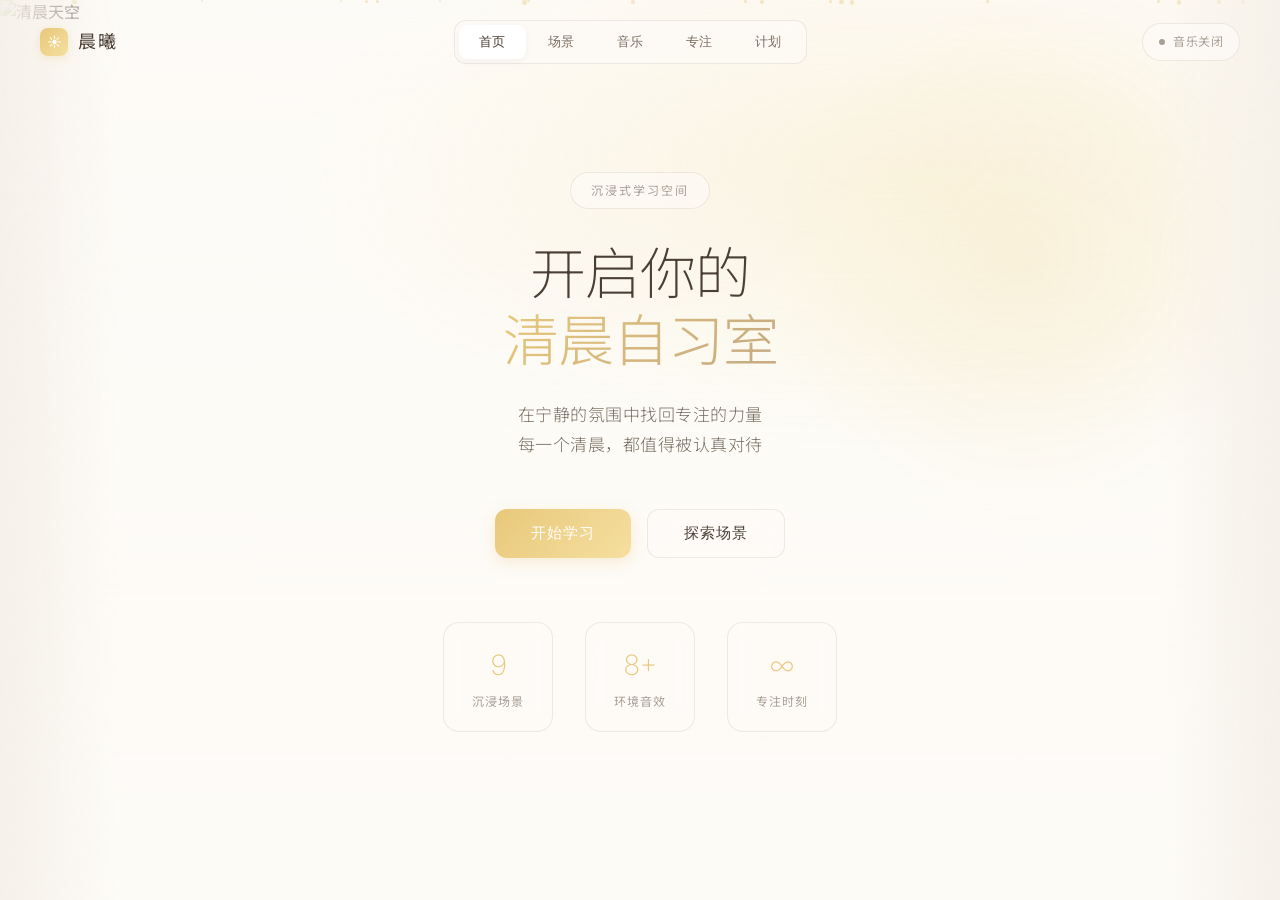
==== commit 90d7f813: "Add files via upload" ====
--- a/index.html
+++ b/index.html
@@ -5,7 +5,7 @@
     <meta name="viewport" content="width=device-width, initial-scale=1.0">
     <title>晨曦 · Dawn</title>
     <link href="https://fonts.googleapis.com/css2?family=Inter:wght@200;300;400;500&family=Noto+Sans+SC:wght@200;300;400;500&display=swap" rel="stylesheet">
-    <link rel="stylesheet" href="main.css">
+    <link rel="stylesheet" href="styles/main.css">
 </head>
 <body>
     <!-- 背景层 - 清晨窗景 -->
@@ -32,7 +32,7 @@
                 <span class="logo-name">晨曦</span>
             </div>
 
-            <nav class="-nav">
+            <nav class="main-nav">
                 <button class="nav-btn active" data-page="home">
                     <span>首页</span>
                 </button>
@@ -59,7 +59,7 @@
         </header>
 
         <!-- 页面内容 -->
-        < class="page-container">
+        <main class="page-container">
             <!-- 首页 -->
             <section class="page active" id="page-home">
                 <div class="hero-section">
@@ -396,7 +396,7 @@
                     </div>
                 </div>
             </section>
-        </>
+        </main>
     </div>
 
     <!-- 提示框 -->
@@ -413,6 +413,6 @@
     <audio id="audio-white" loop preload="auto"></audio>
     <audio id="audio-notify" preload="auto"></audio>
 
-    <script src="main.js"></script>
+    <script src="scripts/main.js"></script>
 </body>
 </html>
--- a/styles/main.css
+++ b/styles/main.css
@@ -0,0 +1,1651 @@
+/* ================================================
+   晨曦 Dawn - 清晨安静学习房间
+   温暖木质 · 半透明玻璃拟态 · 沉浸式空间感
+   Apple + MUJI + Notion 风格
+   ================================================ */
+
+@import url('https://fonts.googleapis.com/css2?family=Inter:wght@200;300;400;500&family=Noto+Sans+SC:wght@200;300;400;500&display=swap');
+
+* {
+    margin: 0;
+    padding: 0;
+    box-sizing: border-box;
+}
+
+:root {
+    /* 清晨色调 */
+    --warm-white: #FDFBF7;
+    --soft-beige: #F5F0E8;
+    --fog-gray: #E8E4DE;
+    --sunrise-gold: #E8C87A;
+    --gold-glow: #F5DFA0;
+    --wood-brown: #C4A882;
+    --deep-warm: #8B7355;
+    --text-primary: #4A3F35;
+    --text-secondary: #7A6F63;
+    --text-muted: #A89F95;
+
+    /* 玻璃拟态 */
+    --glass-bg: rgba(253, 251, 247, 0.65);
+    --glass-bg-hover: rgba(253, 251, 247, 0.8);
+    --glass-border: rgba(200, 190, 175, 0.3);
+    --glass-shadow: 0 8px 32px rgba(139, 115, 85, 0.08);
+
+    /* 动画 */
+    --ease-smooth: cubic-bezier(0.4, 0, 0.2, 1);
+    --ease-bounce: cubic-bezier(0.34, 1.56, 0.64, 1);
+}
+
+html, body {
+    height: 100%;
+    font-family: 'Inter', 'Noto Sans SC', -apple-system, sans-serif;
+    background: var(--warm-white);
+    color: var(--text-primary);
+    line-height: 1.6;
+    overflow: hidden;
+    -webkit-font-smoothing: antialiased;
+}
+
+/* ================================================
+   背景层 - 清晨窗景
+   ================================================ */
+
+.background-layer {
+    position: fixed;
+    inset: 0;
+    z-index: 0;
+    overflow: hidden;
+}
+
+/* 主背景 - 窗外晨景 */
+.bg-photo {
+    position: absolute;
+    inset: 0;
+    width: 100%;
+    height: 100%;
+    object-fit: cover;
+    object-position: center;
+    opacity: 0;
+    transition: opacity 2s ease;
+}
+
+.bg-photo.active {
+    opacity: 1;
+}
+
+/* 晨光叠加层 - 模拟阳光照射 */
+.sunlight-overlay {
+    position: fixed;
+    inset: 0;
+    z-index: 1;
+    pointer-events: none;
+    background:
+        radial-gradient(ellipse 80% 50% at 70% 20%,
+            rgba(245, 223, 160, 0.25) 0%,
+            transparent 60%),
+        radial-gradient(ellipse 40% 60% at 80% 30%,
+            rgba(232, 200, 122, 0.15) 0%,
+            transparent 50%),
+        linear-gradient(180deg,
+            rgba(253, 251, 247, 0.3) 0%,
+            rgba(253, 251, 247, 0.6) 40%,
+            rgba(253, 251, 247, 0.85) 100%);
+    animation: sunlightShift 30s ease-in-out infinite alternate;
+}
+
+@keyframes sunlightShift {
+    0% {
+        background:
+            radial-gradient(ellipse 80% 50% at 70% 20%,
+                rgba(245, 223, 160, 0.25) 0%,
+                transparent 60%),
+            radial-gradient(ellipse 40% 60% at 80% 30%,
+                rgba(232, 200, 122, 0.15) 0%,
+                transparent 50%),
+            linear-gradient(180deg,
+                rgba(253, 251, 247, 0.3) 0%,
+                rgba(253, 251, 247, 0.6) 40%,
+                rgba(253, 251, 247, 0.85) 100%);
+    }
+    50% {
+        background:
+            radial-gradient(ellipse 70% 45% at 65% 25%,
+                rgba(245, 223, 160, 0.3) 0%,
+                transparent 55%),
+            radial-gradient(ellipse 35% 55% at 75% 35%,
+                rgba(232, 200, 122, 0.2) 0%,
+                transparent 45%),
+            linear-gradient(180deg,
+                rgba(253, 251, 247, 0.35) 0%,
+                rgba(253, 251, 247, 0.65) 45%,
+                rgba(253, 251, 247, 0.9) 100%);
+    }
+    100% {
+        background:
+            radial-gradient(ellipse 85% 55% at 75% 18%,
+                rgba(245, 223, 160, 0.2) 0%,
+                transparent 65%),
+            radial-gradient(ellipse 45% 65% at 85% 28%,
+                rgba(232, 200, 122, 0.12) 0%,
+                transparent 55%),
+            linear-gradient(180deg,
+                rgba(253, 251, 247, 0.25) 0%,
+                rgba(253, 251, 247, 0.55) 35%,
+                rgba(253, 251, 247, 0.8) 100%);
+    }
+}
+
+/* 空气中的灰尘微粒 */
+.dust-particles {
+    position: fixed;
+    inset: 0;
+    z-index: 2;
+    pointer-events: none;
+    overflow: hidden;
+}
+
+.dust {
+    position: absolute;
+    width: 3px;
+    height: 3px;
+    background: rgba(232, 200, 122, 0.4);
+    border-radius: 50%;
+    animation: floatDust linear infinite;
+}
+
+@keyframes floatDust {
+    0% {
+        transform: translateY(100vh) translateX(0) scale(0);
+        opacity: 0;
+    }
+    10% {
+        opacity: 1;
+        transform: translateY(90vh) translateX(10px) scale(1);
+    }
+    90% {
+        opacity: 0.6;
+    }
+    100% {
+        transform: translateY(-10vh) translateX(-20px) scale(0.5);
+        opacity: 0;
+    }
+}
+
+/* 窗帘边缘效果 */
+.curtain-left,
+.curtain-right {
+    position: fixed;
+    top: 0;
+    bottom: 0;
+    width: 120px;
+    z-index: 3;
+    pointer-events: none;
+}
+
+.curtain-left {
+    left: 0;
+    background: linear-gradient(90deg,
+        rgba(245, 240, 232, 0.95) 0%,
+        rgba(245, 240, 232, 0.6) 40%,
+        transparent 100%);
+    animation: curtainSway 8s ease-in-out infinite alternate;
+}
+
+.curtain-right {
+    right: 0;
+    background: linear-gradient(-90deg,
+        rgba(245, 240, 232, 0.95) 0%,
+        rgba(245, 240, 232, 0.6) 40%,
+        transparent 100%);
+    animation: curtainSway 8s ease-in-out infinite alternate-reverse;
+}
+
+@keyframes curtainSway {
+    0% { transform: translateX(0); }
+    100% { transform: translateX(8px); }
+}
+
+/* 粒子效果 - 隐藏原版 */
+#particles-canvas {
+    display: none;
+}
+
+/* ================================================
+   应用容器
+   ================================================ */
+
+.app-container {
+    position: relative;
+    z-index: 10;
+    min-height: 100vh;
+    display: flex;
+    flex-direction: column;
+}
+
+/* ================================================
+   顶部导航 - 极简透明
+   ================================================ */
+
+.top-header {
+    position: fixed;
+    top: 0;
+    left: 0;
+    right: 0;
+    z-index: 100;
+    display: flex;
+    align-items: center;
+    justify-content: space-between;
+    padding: 20px 40px;
+    background: transparent;
+    transition: all 0.5s var(--ease-smooth);
+}
+
+.top-header.scrolled {
+    background: rgba(253, 251, 247, 0.85);
+    backdrop-filter: blur(20px);
+    -webkit-backdrop-filter: blur(20px);
+    border-bottom: 1px solid var(--glass-border);
+}
+
+.logo {
+    display: flex;
+    align-items: center;
+    gap: 10px;
+}
+
+.logo-icon {
+    width: 28px;
+    height: 28px;
+    background: linear-gradient(135deg, var(--sunrise-gold), var(--gold-glow));
+    border-radius: 8px;
+    display: flex;
+    align-items: center;
+    justify-content: center;
+    font-size: 14px;
+    color: white;
+    box-shadow: 0 2px 8px rgba(232, 200, 122, 0.3);
+}
+
+.logo-name {
+    font-size: 18px;
+    font-weight: 400;
+    letter-spacing: 2px;
+    color: var(--text-primary);
+}
+
+.main-nav {
+    display: flex;
+    gap: 2px;
+    background: var(--glass-bg);
+    padding: 4px;
+    border-radius: 12px;
+    border: 1px solid var(--glass-border);
+    backdrop-filter: blur(10px);
+    -webkit-backdrop-filter: blur(10px);
+}
+
+.nav-btn {
+    padding: 8px 20px;
+    background: transparent;
+    border: none;
+    border-radius: 8px;
+    color: var(--text-secondary);
+    font-size: 13px;
+    font-weight: 400;
+    cursor: pointer;
+    transition: all 0.3s var(--ease-smooth);
+    letter-spacing: 0.5px;
+}
+
+.nav-btn:hover {
+    color: var(--text-primary);
+    background: rgba(232, 200, 122, 0.1);
+}
+
+.nav-btn.active {
+    background: white;
+    color: var(--text-primary);
+    box-shadow: 0 2px 8px rgba(0, 0, 0, 0.04);
+    font-weight: 500;
+}
+
+.header-right {
+    display: flex;
+    align-items: center;
+}
+
+.music-status {
+    display: flex;
+    align-items: center;
+    gap: 8px;
+    padding: 8px 16px;
+    background: var(--glass-bg);
+    border: 1px solid var(--glass-border);
+    border-radius: 20px;
+    backdrop-filter: blur(10px);
+    -webkit-backdrop-filter: blur(10px);
+}
+
+.status-dot {
+    width: 6px;
+    height: 6px;
+    background: var(--text-muted);
+    border-radius: 50%;
+    transition: all 0.3s ease;
+}
+
+.status-dot.active {
+    background: var(--sunrise-gold);
+    box-shadow: 0 0 8px rgba(232, 200, 122, 0.5);
+    animation: pulse 2s ease-in-out infinite;
+}
+
+@keyframes pulse {
+    0%, 100% { opacity: 1; transform: scale(1); }
+    50% { opacity: 0.7; transform: scale(0.9); }
+}
+
+.status-text {
+    font-size: 12px;
+    color: var(--text-muted);
+    letter-spacing: 0.5px;
+}
+
+/* ================================================
+   页面容器
+   ================================================ */
+
+.page-container {
+    flex: 1;
+    overflow-y: auto;
+    padding: 100px 48px 48px;
+    scroll-behavior: smooth;
+}
+
+.page {
+    display: none;
+    animation: fadeIn 0.6s var(--ease-smooth);
+}
+
+.page.active {
+    display: block;
+}
+
+@keyframes fadeIn {
+    from { opacity: 0; transform: translateY(20px); }
+    to { opacity: 1; transform: translateY(0); }
+}
+
+.page-header {
+    text-align: center;
+    margin-bottom: 48px;
+}
+
+.page-header h2 {
+    font-size: 32px;
+    font-weight: 300;
+    letter-spacing: 2px;
+    margin-bottom: 12px;
+    color: var(--text-primary);
+}
+
+.page-header p {
+    font-size: 15px;
+    color: var(--text-muted);
+    letter-spacing: 1px;
+}
+
+/* ================================================
+   首页 Hero - 沉浸式
+   ================================================ */
+
+.hero-section {
+    max-width: 680px;
+    margin: 0 auto;
+    text-align: center;
+    padding-top: 8vh;
+}
+
+.hero-badge {
+    display: inline-block;
+    padding: 8px 20px;
+    background: var(--glass-bg);
+    border: 1px solid var(--glass-border);
+    border-radius: 24px;
+    font-size: 12px;
+    color: var(--text-muted);
+    letter-spacing: 2px;
+    text-transform: uppercase;
+    margin-bottom: 32px;
+    backdrop-filter: blur(10px);
+    -webkit-backdrop-filter: blur(10px);
+}
+
+.hero-title {
+    font-size: 56px;
+    font-weight: 200;
+    line-height: 1.2;
+    letter-spacing: -1px;
+    margin-bottom: 24px;
+    color: var(--text-primary);
+}
+
+.hero-title .highlight {
+    font-weight: 300;
+    background: linear-gradient(135deg, var(--sunrise-gold), var(--wood-brown));
+    -webkit-background-clip: text;
+    -webkit-text-fill-color: transparent;
+    background-clip: text;
+}
+
+.hero-desc {
+    font-size: 17px;
+    color: var(--text-secondary);
+    line-height: 1.8;
+    margin-bottom: 48px;
+    letter-spacing: 0.5px;
+    font-weight: 300;
+}
+
+.hero-actions {
+    display: flex;
+    gap: 16px;
+    justify-content: center;
+    margin-bottom: 64px;
+}
+
+.btn-primary {
+    padding: 14px 36px;
+    background: linear-gradient(135deg, var(--sunrise-gold), var(--gold-glow));
+    border: none;
+    border-radius: 12px;
+    color: white;
+    font-size: 15px;
+    font-weight: 400;
+    cursor: pointer;
+    transition: all 0.3s var(--ease-smooth);
+    letter-spacing: 1px;
+    box-shadow: 0 4px 16px rgba(232, 200, 122, 0.3);
+}
+
+.btn-primary:hover {
+    transform: translateY(-2px);
+    box-shadow: 0 8px 24px rgba(232, 200, 122, 0.4);
+}
+
+.btn-secondary {
+    padding: 14px 36px;
+    background: var(--glass-bg);
+    border: 1px solid var(--glass-border);
+    border-radius: 12px;
+    color: var(--text-primary);
+    font-size: 15px;
+    font-weight: 400;
+    cursor: pointer;
+    transition: all 0.3s var(--ease-smooth);
+    letter-spacing: 1px;
+    backdrop-filter: blur(10px);
+    -webkit-backdrop-filter: blur(10px);
+}
+
+.btn-secondary:hover {
+    background: var(--glass-bg-hover);
+    transform: translateY(-2px);
+    box-shadow: var(--glass-shadow);
+}
+
+.hero-features {
+    display: flex;
+    gap: 32px;
+    justify-content: center;
+}
+
+.feature-item {
+    display: flex;
+    flex-direction: column;
+    align-items: center;
+    padding: 20px 28px;
+    background: var(--glass-bg);
+    border: 1px solid var(--glass-border);
+    border-radius: 16px;
+    backdrop-filter: blur(10px);
+    -webkit-backdrop-filter: blur(10px);
+    transition: all 0.3s var(--ease-smooth);
+}
+
+.feature-item:hover {
+    transform: translateY(-4px);
+    box-shadow: var(--glass-shadow);
+}
+
+.feature-num {
+    font-size: 28px;
+    font-weight: 200;
+    color: var(--sunrise-gold);
+    margin-bottom: 4px;
+}
+
+.feature-label {
+    font-size: 12px;
+    color: var(--text-muted);
+    letter-spacing: 1px;
+}
+
+/* ================================================
+   场景页
+   ================================================ */
+
+.scene-grid {
+    display: grid;
+    grid-template-columns: repeat(3, 1fr);
+    gap: 20px;
+    margin-bottom: 40px;
+}
+
+.scene-card {
+    position: relative;
+    height: 200px;
+    border-radius: 16px;
+    overflow: hidden;
+    cursor: pointer;
+    border: 2px solid transparent;
+    transition: all 0.4s var(--ease-smooth);
+    box-shadow: 0 4px 16px rgba(0, 0, 0, 0.06);
+}
+
+.scene-card:hover {
+    transform: translateY(-6px);
+    box-shadow: 0 12px 32px rgba(0, 0, 0, 0.1);
+}
+
+.scene-card.active {
+    border-color: var(--sunrise-gold);
+    box-shadow: 0 0 0 4px rgba(232, 200, 122, 0.2),
+                0 12px 32px rgba(0, 0, 0, 0.1);
+}
+
+.scene-card img {
+    width: 100%;
+    height: 100%;
+    object-fit: cover;
+    transition: transform 0.6s var(--ease-smooth);
+}
+
+.scene-card:hover img {
+    transform: scale(1.08);
+}
+
+.scene-info {
+    position: absolute;
+    bottom: 0;
+    left: 0;
+    right: 0;
+    padding: 20px;
+    background: linear-gradient(transparent, rgba(74, 63, 53, 0.7));
+}
+
+.scene-info h3 {
+    font-size: 16px;
+    font-weight: 400;
+    margin-bottom: 4px;
+    color: white;
+    letter-spacing: 1px;
+}
+
+.scene-info p {
+    font-size: 12px;
+    color: rgba(255, 255, 255, 0.7);
+    letter-spacing: 0.5px;
+}
+
+.scene-settings {
+    background: var(--glass-bg);
+    border: 1px solid var(--glass-border);
+    border-radius: 16px;
+    padding: 28px;
+    backdrop-filter: blur(10px);
+    -webkit-backdrop-filter: blur(10px);
+}
+
+.scene-settings h3 {
+    font-size: 16px;
+    font-weight: 400;
+    margin-bottom: 20px;
+    color: var(--text-primary);
+    letter-spacing: 1px;
+}
+
+.setting-row {
+    display: flex;
+    align-items: center;
+    gap: 16px;
+    margin-bottom: 16px;
+}
+
+.setting-row label {
+    font-size: 13px;
+    color: var(--text-secondary);
+    width: 80px;
+    letter-spacing: 0.5px;
+}
+
+.setting-row input[type="range"] {
+    flex: 1;
+    height: 4px;
+    -webkit-appearance: none;
+    background: var(--fog-gray);
+    border-radius: 2px;
+    outline: none;
+}
+
+.setting-row input[type="range"]::-webkit-slider-thumb {
+    -webkit-appearance: none;
+    width: 16px;
+    height: 16px;
+    background: white;
+    border: 2px solid var(--sunrise-gold);
+    border-radius: 50%;
+    cursor: pointer;
+    box-shadow: 0 2px 6px rgba(0, 0, 0, 0.1);
+    transition: all 0.2s ease;
+}
+
+.setting-row input[type="range"]::-webkit-slider-thumb:hover {
+    transform: scale(1.1);
+    box-shadow: 0 4px 12px rgba(232, 200, 122, 0.3);
+}
+
+.setting-row span {
+    font-size: 13px;
+    color: var(--sunrise-gold);
+    width: 40px;
+    text-align: right;
+    font-weight: 500;
+}
+
+.apply-btn {
+    width: 100%;
+    padding: 12px;
+    background: linear-gradient(135deg, var(--sunrise-gold), var(--gold-glow));
+    border: none;
+    border-radius: 10px;
+    color: white;
+    font-size: 14px;
+    font-weight: 400;
+    cursor: pointer;
+    margin-top: 12px;
+    transition: all 0.3s var(--ease-smooth);
+    letter-spacing: 1px;
+}
+
+.apply-btn:hover {
+    transform: translateY(-2px);
+    box-shadow: 0 4px 16px rgba(232, 200, 122, 0.3);
+}
+
+/* ================================================
+   音乐页
+   ================================================ */
+
+.mixer-panel {
+    display: grid;
+    grid-template-columns: repeat(4, 1fr);
+    gap: 16px;
+    margin-bottom: 32px;
+}
+
+.mixer-channel {
+    background: var(--glass-bg);
+    border: 1px solid var(--glass-border);
+    border-radius: 14px;
+    padding: 18px;
+    display: flex;
+    flex-direction: column;
+    align-items: center;
+    gap: 12px;
+    backdrop-filter: blur(10px);
+    -webkit-backdrop-filter: blur(10px);
+    transition: all 0.3s var(--ease-smooth);
+}
+
+.mixer-channel:hover {
+    transform: translateY(-4px);
+    box-shadow: var(--glass-shadow);
+}
+
+.channel-name {
+    font-size: 12px;
+    color: var(--text-secondary);
+    letter-spacing: 1px;
+}
+
+.channel-slider {
+    width: 100%;
+    height: 4px;
+    -webkit-appearance: none;
+    background: var(--fog-gray);
+    border-radius: 2px;
+    outline: none;
+}
+
+.channel-slider::-webkit-slider-thumb {
+    -webkit-appearance: none;
+    width: 14px;
+    height: 14px;
+    background: white;
+    border: 2px solid var(--wood-brown);
+    border-radius: 50%;
+    cursor: pointer;
+    box-shadow: 0 2px 6px rgba(0, 0, 0, 0.1);
+}
+
+.channel-level {
+    width: 100%;
+    height: 40px;
+    background: var(--fog-gray);
+    border-radius: 8px;
+    display: flex;
+    align-items: flex-end;
+    padding: 4px;
+    overflow: hidden;
+}
+
+.level-fill {
+    width: 100%;
+    background: linear-gradient(to top, var(--sunrise-gold), var(--gold-glow));
+    border-radius: 4px;
+    min-height: 2px;
+    transition: height 0.2s var(--ease-smooth);
+}
+
+.audio-controls {
+    display: flex;
+    align-items: center;
+    gap: 20px;
+    background: var(--glass-bg);
+    border: 1px solid var(--glass-border);
+    border-radius: 14px;
+    padding: 20px 28px;
+    margin-bottom: 32px;
+    backdrop-filter: blur(10px);
+    -webkit-backdrop-filter: blur(10px);
+}
+
+.master-volume {
+    display: flex;
+    align-items: center;
+    gap: 12px;
+    flex: 1;
+}
+
+.master-volume label {
+    font-size: 13px;
+    color: var(--text-secondary);
+    letter-spacing: 0.5px;
+}
+
+.master-volume input[type="range"] {
+    flex: 1;
+    height: 4px;
+    -webkit-appearance: none;
+    background: var(--fog-gray);
+    border-radius: 2px;
+    outline: none;
+}
+
+.master-volume input[type="range"]::-webkit-slider-thumb {
+    -webkit-appearance: none;
+    width: 16px;
+    height: 16px;
+    background: white;
+    border: 2px solid var(--sunrise-gold);
+    border-radius: 50%;
+    cursor: pointer;
+    box-shadow: 0 2px 6px rgba(0, 0, 0, 0.1);
+}
+
+.master-volume span {
+    font-size: 13px;
+    color: var(--sunrise-gold);
+    font-weight: 500;
+}
+
+.play-btn {
+    display: flex;
+    align-items: center;
+    gap: 10px;
+    padding: 14px 28px;
+    background: linear-gradient(135deg, var(--sunrise-gold), var(--gold-glow));
+    border: none;
+    border-radius: 12px;
+    color: white;
+    font-size: 14px;
+    font-weight: 400;
+    cursor: pointer;
+    transition: all 0.3s var(--ease-smooth);
+    letter-spacing: 1px;
+    box-shadow: 0 4px 16px rgba(232, 200, 122, 0.3);
+}
+
+.play-btn:hover {
+    transform: translateY(-2px);
+    box-shadow: 0 8px 24px rgba(232, 200, 122, 0.4);
+}
+
+.play-btn.playing {
+    background: var(--fog-gray);
+    color: var(--text-primary);
+    box-shadow: none;
+}
+
+.preset-list {
+    background: var(--glass-bg);
+    border: 1px solid var(--glass-border);
+    border-radius: 14px;
+    padding: 24px;
+    backdrop-filter: blur(10px);
+    -webkit-backdrop-filter: blur(10px);
+}
+
+.preset-list h4 {
+    font-size: 13px;
+    color: var(--text-muted);
+    margin-bottom: 16px;
+    letter-spacing: 1px;
+    font-weight: 400;
+}
+
+.presets {
+    display: flex;
+    gap: 10px;
+    flex-wrap: wrap;
+}
+
+.preset-btn {
+    padding: 10px 18px;
+    background: white;
+    border: 1px solid var(--glass-border);
+    border-radius: 8px;
+    color: var(--text-secondary);
+    font-size: 13px;
+    cursor: pointer;
+    transition: all 0.3s var(--ease-smooth);
+    letter-spacing: 0.5px;
+}
+
+.preset-btn:hover {
+    background: var(--sunrise-gold);
+    border-color: var(--sunrise-gold);
+    color: white;
+    transform: translateY(-2px);
+    box-shadow: 0 4px 12px rgba(232, 200, 122, 0.3);
+}
+
+/* ================================================
+   专注页 - Apple 锁屏风格大时钟
+   ================================================ */
+
+.timer-box {
+    max-width: 480px;
+    margin: 0 auto 48px;
+    text-align: center;
+}
+
+.timer-ring {
+    position: relative;
+    width: 280px;
+    height: 280px;
+    margin: 0 auto 40px;
+}
+
+.timer-ring svg {
+    width: 100%;
+    height: 100%;
+    transform: rotate(-90deg);
+}
+
+.timer-track {
+    fill: none;
+    stroke: var(--fog-gray);
+    stroke-width: 3;
+}
+
+.timer-progress {
+    fill: none;
+    stroke: var(--sunrise-gold);
+    stroke-width: 3;
+    stroke-linecap: round;
+    stroke-dasharray: 754;
+    stroke-dashoffset: 0;
+    transition: stroke-dashoffset 1s linear;
+    filter: drop-shadow(0 0 8px rgba(232, 200, 122, 0.4));
+}
+
+.timer-center {
+    position: absolute;
+    inset: 0;
+    display: flex;
+    flex-direction: column;
+    align-items: center;
+    justify-content: center;
+}
+
+/* Apple 锁屏时间风格 */
+.timer-display {
+    font-size: 84px;
+    font-weight: 200;
+    letter-spacing: -4px;
+    color: var(--text-primary);
+    line-height: 1;
+    animation: breathe 4s ease-in-out infinite;
+}
+
+@keyframes breathe {
+    0%, 100% {
+        opacity: 0.9;
+        transform: scale(1);
+    }
+    50% {
+        opacity: 1;
+        transform: scale(1.02);
+    }
+}
+
+.timer-label {
+    font-size: 13px;
+    color: var(--text-muted);
+    margin-top: 12px;
+    letter-spacing: 2px;
+    text-transform: uppercase;
+    font-weight: 300;
+}
+
+.timer-presets {
+    display: flex;
+    gap: 8px;
+    justify-content: center;
+    margin-bottom: 24px;
+}
+
+.preset-time {
+    padding: 8px 16px;
+    background: var(--glass-bg);
+    border: 1px solid var(--glass-border);
+    border-radius: 8px;
+    color: var(--text-secondary);
+    font-size: 13px;
+    cursor: pointer;
+    transition: all 0.3s var(--ease-smooth);
+    backdrop-filter: blur(10px);
+    -webkit-backdrop-filter: blur(10px);
+}
+
+.preset-time:hover {
+    background: var(--glass-bg-hover);
+}
+
+.preset-time.active {
+    background: white;
+    border-color: var(--sunrise-gold);
+    color: var(--sunrise-gold);
+    box-shadow: 0 2px 8px rgba(232, 200, 122, 0.2);
+}
+
+.timer-controls {
+    display: flex;
+    gap: 12px;
+    justify-content: center;
+    margin-bottom: 40px;
+}
+
+.timer-btn {
+    padding: 12px 28px;
+    border-radius: 10px;
+    font-size: 14px;
+    font-weight: 400;
+    cursor: pointer;
+    transition: all 0.3s var(--ease-smooth);
+    letter-spacing: 1px;
+}
+
+.timer-btn.primary {
+    background: linear-gradient(135deg, var(--sunrise-gold), var(--gold-glow));
+    border: none;
+    color: white;
+    box-shadow: 0 4px 16px rgba(232, 200, 122, 0.3);
+}
+
+.timer-btn.primary:hover {
+    transform: translateY(-2px);
+    box-shadow: 0 8px 24px rgba(232, 200, 122, 0.4);
+}
+
+.timer-btn.secondary {
+    background: var(--glass-bg);
+    border: 1px solid var(--glass-border);
+    color: var(--text-secondary);
+}
+
+.timer-btn.outline {
+    background: transparent;
+    border: 1px solid var(--glass-border);
+    color: var(--text-muted);
+}
+
+.timer-btn.outline:hover {
+    background: var(--glass-bg);
+    color: var(--text-secondary);
+}
+
+.timer-stats {
+    display: flex;
+    justify-content: center;
+    gap: 48px;
+    padding: 24px;
+    background: var(--glass-bg);
+    border: 1px solid var(--glass-border);
+    border-radius: 16px;
+    backdrop-filter: blur(10px);
+    -webkit-backdrop-filter: blur(10px);
+}
+
+.stat-box {
+    display: flex;
+    flex-direction: column;
+    align-items: center;
+}
+
+.stat-num {
+    font-size: 32px;
+    font-weight: 200;
+    color: var(--sunrise-gold);
+    line-height: 1;
+}
+
+.stat-unit {
+    font-size: 12px;
+    color: var(--text-muted);
+    margin-top: 4px;
+    letter-spacing: 1px;
+}
+
+.timer-settings {
+    background: var(--glass-bg);
+    border: 1px solid var(--glass-border);
+    border-radius: 14px;
+    padding: 24px;
+    max-width: 480px;
+    margin: 0 auto;
+    backdrop-filter: blur(10px);
+    -webkit-backdrop-filter: blur(10px);
+}
+
+.setting-item {
+    display: flex;
+    align-items: center;
+    justify-content: space-between;
+    padding: 14px 0;
+    border-bottom: 1px solid var(--glass-border);
+}
+
+.setting-item:last-child {
+    border-bottom: none;
+}
+
+.setting-item span {
+    font-size: 14px;
+    color: var(--text-secondary);
+    letter-spacing: 0.5px;
+}
+
+.toggle {
+    width: 48px;
+    height: 26px;
+    background: var(--fog-gray);
+    border-radius: 13px;
+    cursor: pointer;
+    position: relative;
+    transition: background 0.3s var(--ease-smooth);
+}
+
+.toggle.active {
+    background: var(--sunrise-gold);
+}
+
+.toggle-dot {
+    position: absolute;
+    top: 3px;
+    left: 3px;
+    width: 20px;
+    height: 20px;
+    background: white;
+    border-radius: 50%;
+    transition: left 0.3s var(--ease-smooth);
+    box-shadow: 0 2px 4px rgba(0, 0, 0, 0.1);
+}
+
+.toggle.active .toggle-dot {
+    left: 25px;
+}
+
+.setting-options {
+    display: flex;
+    gap: 6px;
+}
+
+.opt-btn {
+    padding: 6px 14px;
+    background: transparent;
+    border: 1px solid var(--glass-border);
+    border-radius: 6px;
+    color: var(--text-muted);
+    font-size: 12px;
+    cursor: pointer;
+    transition: all 0.3s var(--ease-smooth);
+    letter-spacing: 0.5px;
+}
+
+.opt-btn:hover {
+    background: var(--glass-bg);
+    color: var(--text-secondary);
+}
+
+.opt-btn.active {
+    background: white;
+    border-color: var(--sunrise-gold);
+    color: var(--sunrise-gold);
+}
+
+/* ================================================
+   计划页
+   ================================================ */
+
+.plan-stats {
+    display: grid;
+    grid-template-columns: repeat(3, 1fr);
+    gap: 20px;
+    margin-bottom: 32px;
+}
+
+.plan-card {
+    background: var(--glass-bg);
+    border: 1px solid var(--glass-border);
+    border-radius: 16px;
+    padding: 28px;
+    text-align: center;
+    backdrop-filter: blur(10px);
+    -webkit-backdrop-filter: blur(10px);
+    transition: all 0.3s var(--ease-smooth);
+}
+
+.plan-card:hover {
+    transform: translateY(-4px);
+    box-shadow: var(--glass-shadow);
+}
+
+.plan-num {
+    font-size: 36px;
+    font-weight: 200;
+    color: var(--sunrise-gold);
+    line-height: 1;
+}
+
+.plan-unit {
+    font-size: 13px;
+    color: var(--text-muted);
+    margin-left: 4px;
+}
+
+.plan-label {
+    font-size: 13px;
+    color: var(--text-secondary);
+    margin-top: 12px;
+    letter-spacing: 0.5px;
+}
+
+.task-panel {
+    background: var(--glass-bg);
+    border: 1px solid var(--glass-border);
+    border-radius: 16px;
+    padding: 28px;
+    margin-bottom: 32px;
+    backdrop-filter: blur(10px);
+    -webkit-backdrop-filter: blur(10px);
+}
+
+.task-input-row {
+    display: flex;
+    align-items: center;
+    gap: 12px;
+    margin-bottom: 20px;
+}
+
+.task-input {
+    flex: 1;
+    padding: 12px 18px;
+    background: white;
+    border: 1px solid var(--glass-border);
+    border-radius: 10px;
+    color: var(--text-primary);
+    font-size: 14px;
+    outline: none;
+    transition: all 0.3s var(--ease-smooth);
+}
+
+.task-input:focus {
+    border-color: var(--sunrise-gold);
+    box-shadow: 0 0 0 3px rgba(232, 200, 122, 0.15);
+}
+
+.task-input::placeholder {
+    color: var(--text-muted);
+}
+
+.task-pomo-num {
+    width: 52px;
+    padding: 12px 8px;
+    background: white;
+    border: 1px solid var(--glass-border);
+    border-radius: 10px;
+    color: var(--sunrise-gold);
+    font-size: 14px;
+    text-align: center;
+    outline: none;
+    transition: all 0.3s var(--ease-smooth);
+}
+
+.task-pomo-num:focus {
+    border-color: var(--sunrise-gold);
+    box-shadow: 0 0 0 3px rgba(232, 200, 122, 0.15);
+}
+
+.pomo-label {
+    font-size: 12px;
+    color: var(--text-muted);
+    letter-spacing: 0.5px;
+}
+
+.task-add-btn {
+    width: 40px;
+    height: 40px;
+    background: linear-gradient(135deg, var(--sunrise-gold), var(--gold-glow));
+    border: none;
+    border-radius: 10px;
+    color: white;
+    font-size: 20px;
+    cursor: pointer;
+    transition: all 0.3s var(--ease-smooth);
+    box-shadow: 0 4px 12px rgba(232, 200, 122, 0.3);
+}
+
+.task-add-btn:hover {
+    transform: translateY(-2px);
+    box-shadow: 0 8px 20px rgba(232, 200, 122, 0.4);
+}
+
+.task-list {
+    list-style: none;
+    max-height: 280px;
+    overflow-y: auto;
+}
+
+.task-list li {
+    display: flex;
+    align-items: center;
+    gap: 14px;
+    padding: 14px;
+    background: white;
+    border-radius: 10px;
+    margin-bottom: 10px;
+    transition: all 0.3s var(--ease-smooth);
+    border: 1px solid transparent;
+}
+
+.task-list li:hover {
+    border-color: var(--glass-border);
+    box-shadow: 0 2px 8px rgba(0, 0, 0, 0.04);
+}
+
+.task-list li.done {
+    opacity: 0.5;
+}
+
+.task-list li .task-check {
+    width: 22px;
+    height: 22px;
+    background: transparent;
+    border: 2px solid var(--fog-gray);
+    border-radius: 50%;
+    cursor: pointer;
+    display: flex;
+    align-items: center;
+    justify-content: center;
+    transition: all 0.3s var(--ease-smooth);
+    flex-shrink: 0;
+}
+
+.task-list li .task-check:hover {
+    border-color: var(--sunrise-gold);
+}
+
+.task-list li .task-check.checked {
+    background: var(--sunrise-gold);
+    border-color: var(--sunrise-gold);
+}
+
+.task-list li .task-check.checked::after {
+    content: '✓';
+    color: white;
+    font-size: 12px;
+    font-weight: 500;
+}
+
+.task-list li .task-content {
+    flex: 1;
+}
+
+.task-list li .task-text {
+    font-size: 14px;
+    color: var(--text-primary);
+    letter-spacing: 0.3px;
+}
+
+.task-list li .task-meta {
+    font-size: 11px;
+    color: var(--text-muted);
+    margin-top: 2px;
+    letter-spacing: 0.5px;
+}
+
+.task-list li .task-delete {
+    width: 28px;
+    height: 28px;
+    background: transparent;
+    border: none;
+    color: var(--text-muted);
+    cursor: pointer;
+    opacity: 0;
+    transition: all 0.3s var(--ease-smooth);
+    border-radius: 6px;
+    display: flex;
+    align-items: center;
+    justify-content: center;
+    font-size: 16px;
+}
+
+.task-list li:hover .task-delete {
+    opacity: 1;
+}
+
+.task-list li .task-delete:hover {
+    background: #FEE2E2;
+    color: #EF4444;
+}
+
+.clear-btn {
+    padding: 10px 20px;
+    background: transparent;
+    border: 1px solid var(--glass-border);
+    border-radius: 8px;
+    color: var(--text-muted);
+    font-size: 13px;
+    cursor: pointer;
+    transition: all 0.3s var(--ease-smooth);
+    letter-spacing: 0.5px;
+    margin-top: 16px;
+}
+
+.clear-btn:hover {
+    background: var(--glass-bg);
+    color: var(--text-secondary);
+}
+
+.weekly-chart {
+    background: var(--glass-bg);
+    border: 1px solid var(--glass-border);
+    border-radius: 16px;
+    padding: 28px;
+    backdrop-filter: blur(10px);
+    -webkit-backdrop-filter: blur(10px);
+}
+
+.weekly-chart h4 {
+    font-size: 14px;
+    color: var(--text-muted);
+    margin-bottom: 20px;
+    letter-spacing: 1px;
+    font-weight: 400;
+}
+
+.chart-bars {
+    display: flex;
+    justify-content: space-between;
+    height: 100px;
+    gap: 12px;
+}
+
+.chart-col {
+    flex: 1;
+    display: flex;
+    flex-direction: column;
+    align-items: center;
+    gap: 10px;
+}
+
+.chart-col .bar {
+    width: 100%;
+    height: 80px;
+    background: var(--fog-gray);
+    border-radius: 6px;
+    display: flex;
+    align-items: flex-end;
+    padding: 4px;
+    overflow: hidden;
+}
+
+.chart-col .bar::after {
+    content: '';
+    width: 100%;
+    background: linear-gradient(to top, var(--sunrise-gold), var(--gold-glow));
+    border-radius: 4px;
+    min-height: 4px;
+    transition: height 0.5s var(--ease-smooth);
+}
+
+.chart-col span {
+    font-size: 11px;
+    color: var(--text-muted);
+    letter-spacing: 0.5px;
+}
+
+/* ================================================
+   提示框
+   ================================================ */
+
+.toast-box {
+    position: fixed;
+    top: 90px;
+    right: 40px;
+    z-index: 1000;
+}
+
+.toast-box .toast {
+    display: flex;
+    align-items: center;
+    gap: 12px;
+    padding: 14px 20px;
+    background: white;
+    border: 1px solid var(--glass-border);
+    border-radius: 12px;
+    font-size: 14px;
+    color: var(--text-primary);
+    animation: toastIn 0.4s var(--ease-bounce);
+    box-shadow: 0 8px 24px rgba(0, 0, 0, 0.08);
+    letter-spacing: 0.5px;
+}
+
+.toast-box .toast.success {
+    border-color: rgba(232, 200, 122, 0.3);
+}
+
+.toast-box .toast.success::before {
+    content: '✓';
+    color: var(--sunrise-gold);
+    font-weight: 500;
+}
+
+@keyframes toastIn {
+    from { opacity: 0; transform: translateX(30px) scale(0.95); }
+    to { opacity: 1; transform: translateX(0) scale(1); }
+}
+
+/* ================================================
+   隐藏类
+   ================================================ */
+
+.hidden {
+    display: none !important;
+}
+
+/* ================================================
+   滚动条
+   ================================================ */
+
+::-webkit-scrollbar {
+    width: 6px;
+}
+
+::-webkit-scrollbar-track {
+    background: transparent;
+}
+
+::-webkit-scrollbar-thumb {
+    background: var(--fog-gray);
+    border-radius: 3px;
+}
+
+::-webkit-scrollbar-thumb:hover {
+    background: var(--wood-brown);
+}
+
+/* ================================================
+   响应式
+   ================================================ */
+
+@media (max-width: 1024px) {
+    .page-container {
+        padding: 100px 32px 32px;
+    }
+
+    .hero-title {
+        font-size: 44px;
+    }
+
+    .timer-display {
+        font-size: 72px;
+    }
+}
+
+@media (max-width: 900px) {
+    .scene-grid {
+        grid-template-columns: repeat(2, 1fr);
+    }
+
+    .mixer-panel {
+        grid-template-columns: repeat(2, 1fr);
+    }
+
+    .hero-actions {
+        flex-direction: column;
+        align-items: center;
+    }
+
+    .hero-features {
+        flex-wrap: wrap;
+    }
+}
+
+@media (max-width: 768px) {
+    .top-header {
+        padding: 16px 20px;
+    }
+
+    .main-nav {
+        display: none;
+    }
+
+    .page-container {
+        padding: 80px 20px 20px;
+    }
+
+    .hero-section {
+        padding-top: 4vh;
+    }
+
+    .hero-title {
+        font-size: 36px;
+    }
+
+    .hero-desc {
+        font-size: 15px;
+    }
+
+    .timer-ring {
+        width: 220px;
+        height: 220px;
+    }
+
+    .timer-display {
+        font-size: 60px;
+        letter-spacing: -3px;
+    }
+
+    .scene-grid {
+        grid-template-columns: 1fr;
+    }
+
+    .mixer-panel {
+        grid-template-columns: 1fr;
+    }
+
+    .plan-stats {
+        grid-template-columns: 1fr;
+    }
+
+    .audio-controls {
+        flex-direction: column;
+    }
+
+    .play-btn {
+        width: 100%;
+        justify-content: center;
+    }
+}
+
+@media (max-width: 480px) {
+    .hero-title {
+        font-size: 28px;
+    }
+
+    .timer-ring {
+        width: 200px;
+        height: 200px;
+    }
+
+    .timer-display {
+        font-size: 52px;
+    }
+
+    .timer-presets {
+        flex-wrap: wrap;
+    }
+
+    .presets {
+        flex-direction: column;
+    }
+
+    .preset-btn {
+        width: 100%;
+        text-align: center;
+    }
+}
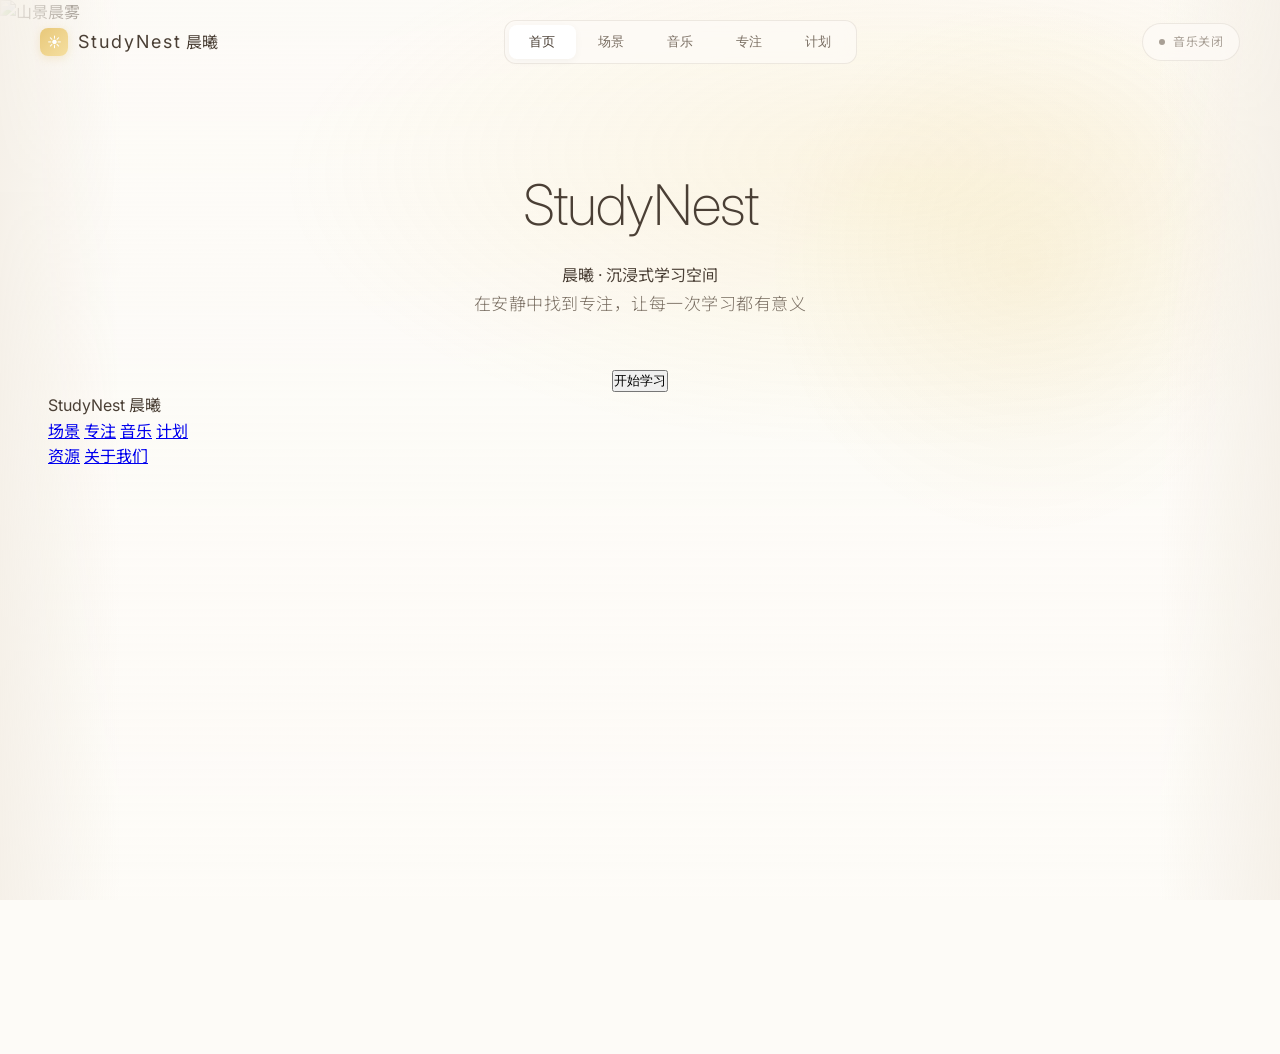
==== commit 7203f990: "Update index.html" ====
--- a/index.html
+++ b/index.html
@@ -3,14 +3,14 @@
 <head>
     <meta charset="UTF-8">
     <meta name="viewport" content="width=device-width, initial-scale=1.0">
-    <title>晨曦 · Dawn</title>
+    <title>StudyNest · 晨曦</title>
     <link href="https://fonts.googleapis.com/css2?family=Inter:wght@200;300;400;500&family=Noto+Sans+SC:wght@200;300;400;500&display=swap" rel="stylesheet">
     <link rel="stylesheet" href="styles/main.css">
 </head>
 <body>
     <!-- 背景层 - 清晨窗景 -->
     <div class="background-layer">
-        <img src="https://images.unsplash.com/photo-1495195129352-aeb325a55b65?w=1920&q=80" alt="清晨天空" class="bg-photo active" id="bg-photo">
+        <img src="https://images.unsplash.com/photo-1464822759023-fed622ff2c3b?w=1920&q=80" alt="山景晨雾" class="bg-photo active" id="bg-photo">
     </div>
 
     <!-- 晨光叠加层 -->
@@ -29,7 +29,10 @@
         <header class="top-header" id="top-header">
             <div class="logo">
                 <span class="logo-icon">☀</span>
-                <span class="logo-name">晨曦</span>
+                <div class="logo-text">
+                    <span class="logo-name">StudyNest</span>
+                    <span class="logo-sub">晨曦</span>
+                </div>
             </div>
 
             <nav class="main-nav">
@@ -61,40 +64,41 @@
         <!-- 页面内容 -->
         <main class="page-container">
             <!-- 首页 -->
-            <section class="page active" id="page-home">
-                <div class="hero-section">
-                    <div class="hero-badge">沉浸式学习空间</div>
-                    <h1 class="hero-title">
-                        开启你的<br>
-                        <span class="highlight">清晨自习室</span>
-                    </h1>
-                    <p class="hero-desc">
-                        在宁静的氛围中找回专注的力量<br>
-                        每一个清晨，都值得被认真对待
-                    </p>
-                    <div class="hero-actions">
-                        <button class="btn-primary" id="start-btn">
+            <section class="page active home-page" id="page-home">
+                <div class="home-content">
+                    <div class="hero-section">
+                        <h1 class="hero-title">
+                            StudyNest
+                        </h1>
+                        <p class="hero-subtitle">晨曦 · 沉浸式学习空间</p>
+                        <p class="hero-desc">
+                            在安静中找到专注，让每一次学习都有意义
+                        </p>
+                        <button class="btn-glass" id="start-btn">
                             开始学习
                         </button>
-                        <button class="btn-secondary" id="explore-btn">
-                            探索场景
-                        </button>
-                    </div>
-                    <div class="hero-features">
-                        <div class="feature-item">
-                            <span class="feature-num">9</span>
-                            <span class="feature-label">沉浸场景</span>
-                        </div>
-                        <div class="feature-item">
-                            <span class="feature-num">8+</span>
-                            <span class="feature-label">环境音效</span>
-                        </div>
-                        <div class="feature-item">
-                            <span class="feature-num">∞</span>
-                            <span class="feature-label">专注时刻</span>
-                        </div>
-                    </div>
-                </div>
+                    </div>
+                </div>
+
+                <!-- 底部导航 -->
+                <footer class="home-footer">
+                    <div class="footer-left">
+                        <div class="footer-brand">
+                            <span class="footer-brand-en">StudyNest</span>
+                            <span class="footer-brand-cn">晨曦</span>
+                        </div>
+                    </div>
+                    <div class="footer-center">
+                        <a href="#" onclick="goTo('scene'); return false;">场景</a>
+                        <a href="#" onclick="goTo('timer'); return false;">专注</a>
+                        <a href="#" onclick="goTo('audio'); return false;">音乐</a>
+                        <a href="#" onclick="goTo('plan'); return false;">计划</a>
+                    </div>
+                    <div class="footer-right">
+                        <a href="#" class="footer-link">资源</a>
+                        <a href="#" class="footer-link">关于我们</a>
+                    </div>
+                </footer>
             </section>
 
             <!-- 场景页 -->
@@ -113,10 +117,17 @@
                         </div>
                     </div>
                     <div class="scene-card" data-scene="city-dawn">
-                        <img src="https://images.unsplash.com/photo-1477959858617-67f85cf4f1df?w=600&q=80" alt="都市黎明">
+                        <img src="https://images.unsplash.com/photo-1480714378408-67cf0d13bc1b?w=600&q=80" alt="都市黎明">
                         <div class="scene-info">
                             <h3>都市黎明</h3>
                             <p>城市天际线，安静破晓</p>
+                        </div>
+                    </div>
+                    <div class="scene-card" data-scene="victoria-harbour">
+                        <img src="https://images.unsplash.com/photo-1518684079-3c830dcef090?w=600&q=80" alt="维多利亚港">
+                        <div class="scene-info">
+                            <h3>维多利亚港</h3>
+                            <p>港湾夜色，灯火阑珊</p>
                         </div>
                     </div>
                     <div class="scene-card" data-scene="mountain">
@@ -301,12 +312,17 @@
                         <button class="preset-time" data-time="25">25分钟</button>
                         <button class="preset-time" data-time="45">45分钟</button>
                         <button class="preset-time" data-time="60">60分钟</button>
+                        <div class="custom-time-wrapper">
+                            <input type="number" class="custom-time-input" id="custom-time-input" min="1" max="180" placeholder="自定义">
+                            <button class="custom-time-btn" id="custom-time-btn">确定</button>
+                        </div>
                     </div>
 
                     <div class="timer-controls">
                         <button class="timer-btn primary" id="timer-start-btn">开始</button>
                         <button class="timer-btn secondary hidden" id="timer-pause-btn">暂停</button>
                         <button class="timer-btn outline" id="timer-reset-btn">重置</button>
+                        <button class="timer-btn outline" id="immersion-btn">沉浸模式</button>
                     </div>
 
                     <div class="timer-stats">
@@ -399,6 +415,29 @@
         </main>
     </div>
 
+    <!-- 沉浸模式覆盖层 -->
+    <div class="immersion-overlay" id="immersion-overlay">
+        <div class="immersion-status">
+            <span class="immersion-dot"></span>
+            <span class="immersion-text">学习中</span>
+        </div>
+        <div class="immersion-timer">
+            <div class="immersion-display" id="immersion-display">25:00</div>
+            <div class="immersion-label" id="immersion-label">专注中</div>
+        </div>
+        <div class="immersion-controls">
+            <button class="immersion-control-btn" id="immersion-play-btn">
+                <span class="immersion-play-icon">⏸</span>
+            </button>
+            <div class="immersion-volume">
+                <input type="range" id="immersion-volume-slider" min="0" max="100" value="50">
+            </div>
+            <button class="immersion-control-btn immersion-exit-btn" id="immersion-exit-btn">
+                <span>退出</span>
+            </button>
+        </div>
+    </div>
+
     <!-- 提示框 -->
     <div class="toast-box" id="toast-box"></div>
 
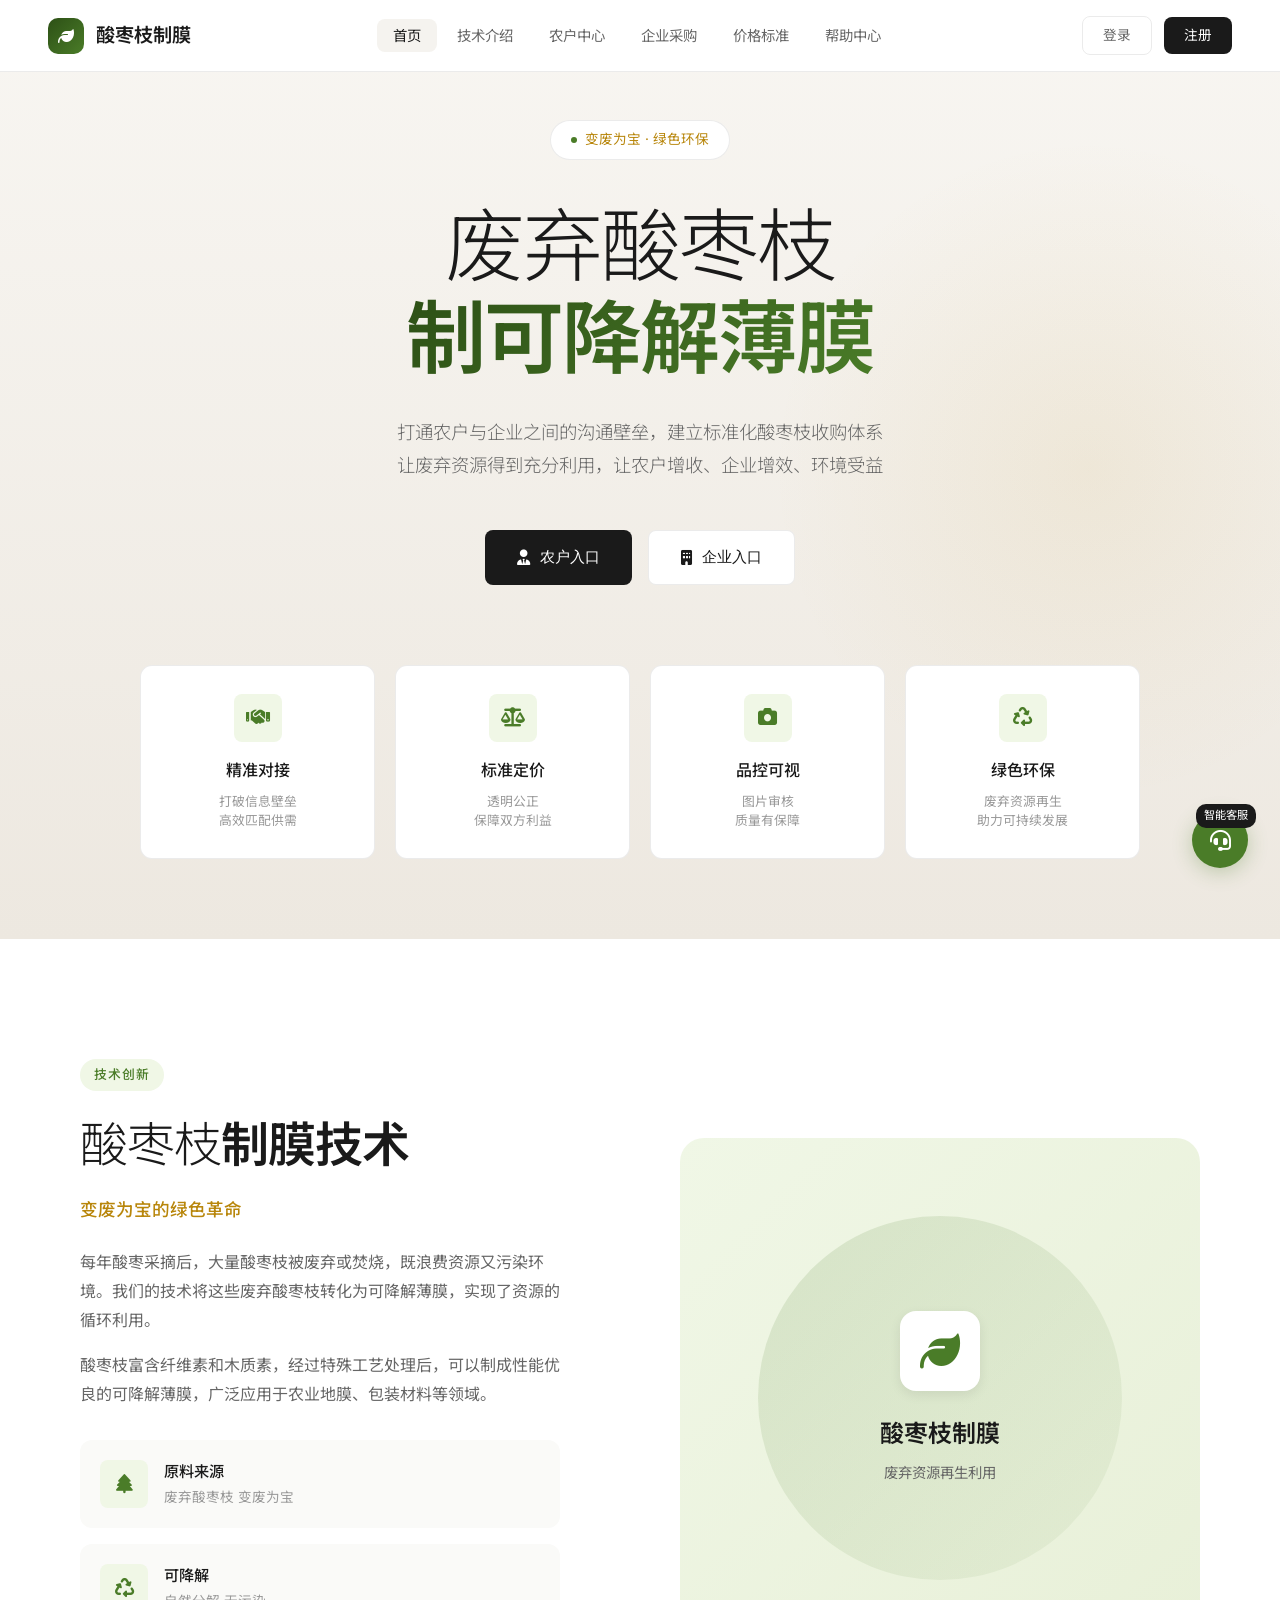
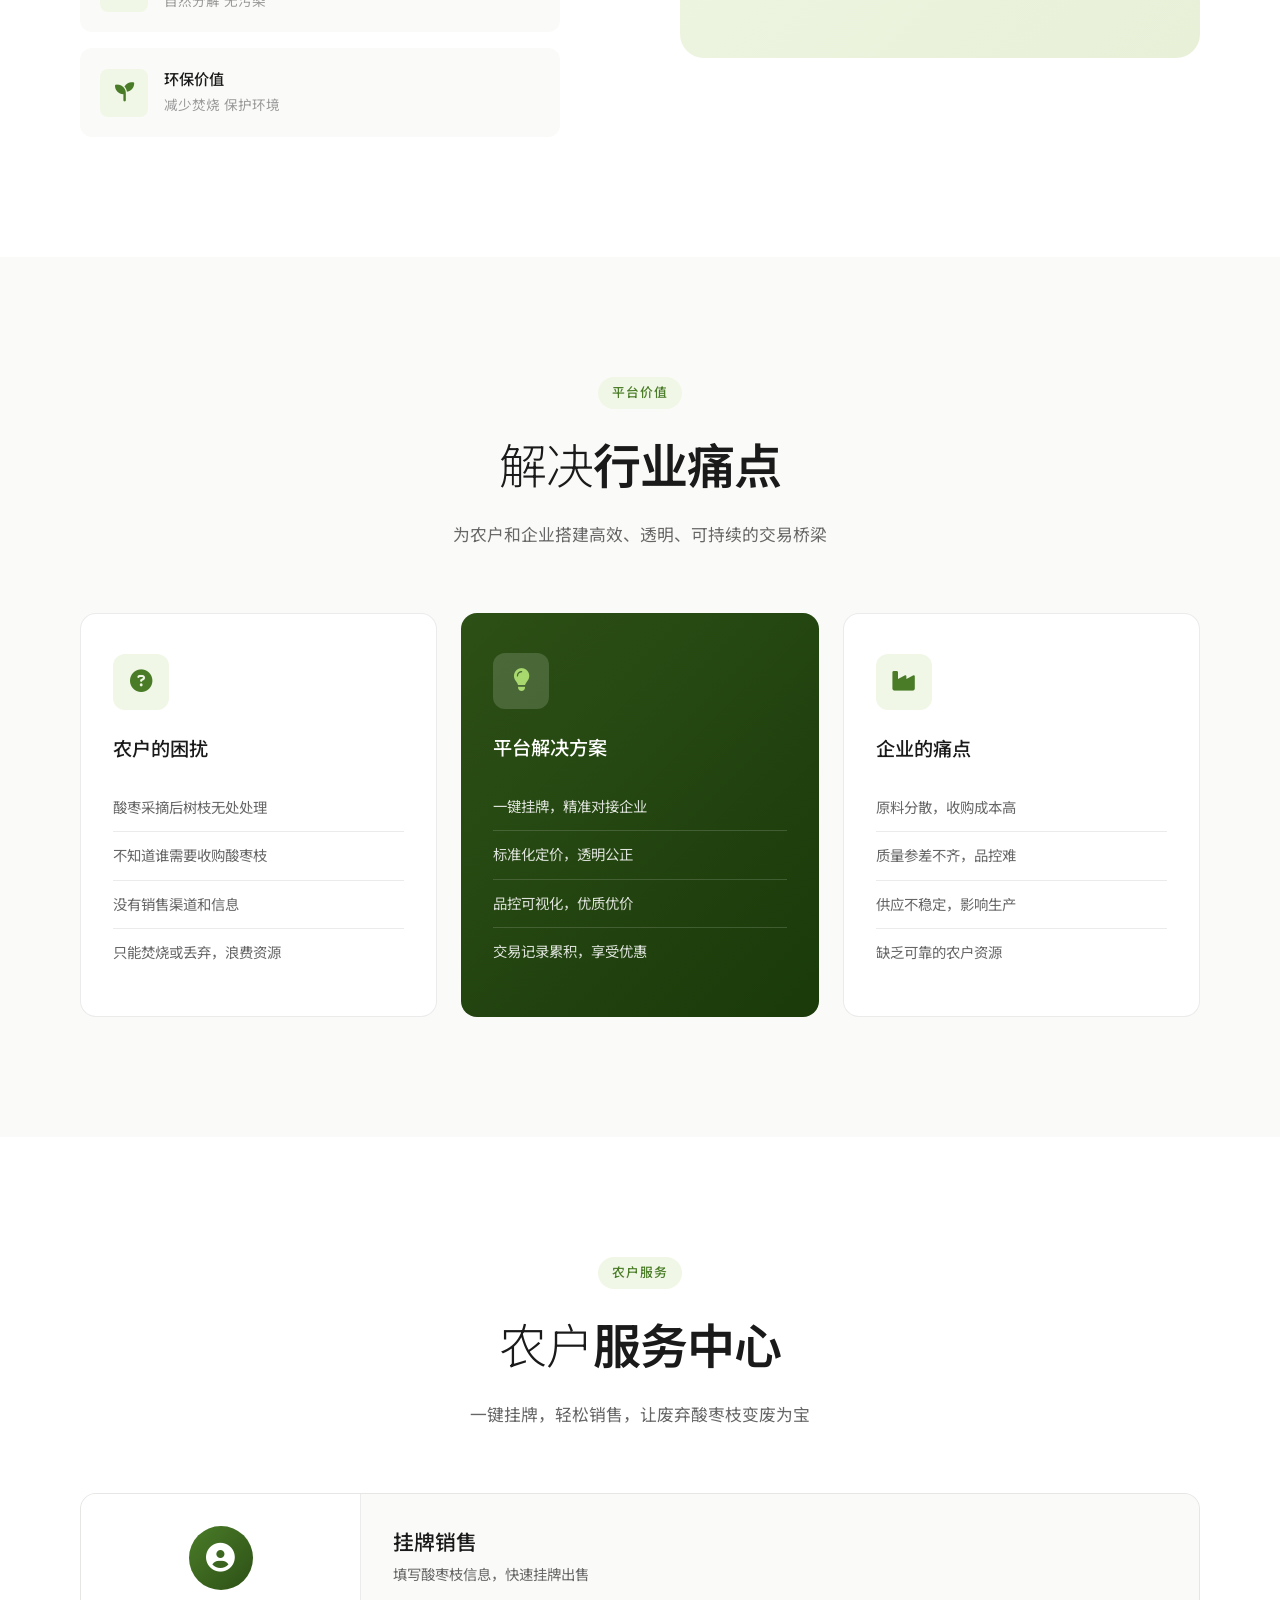
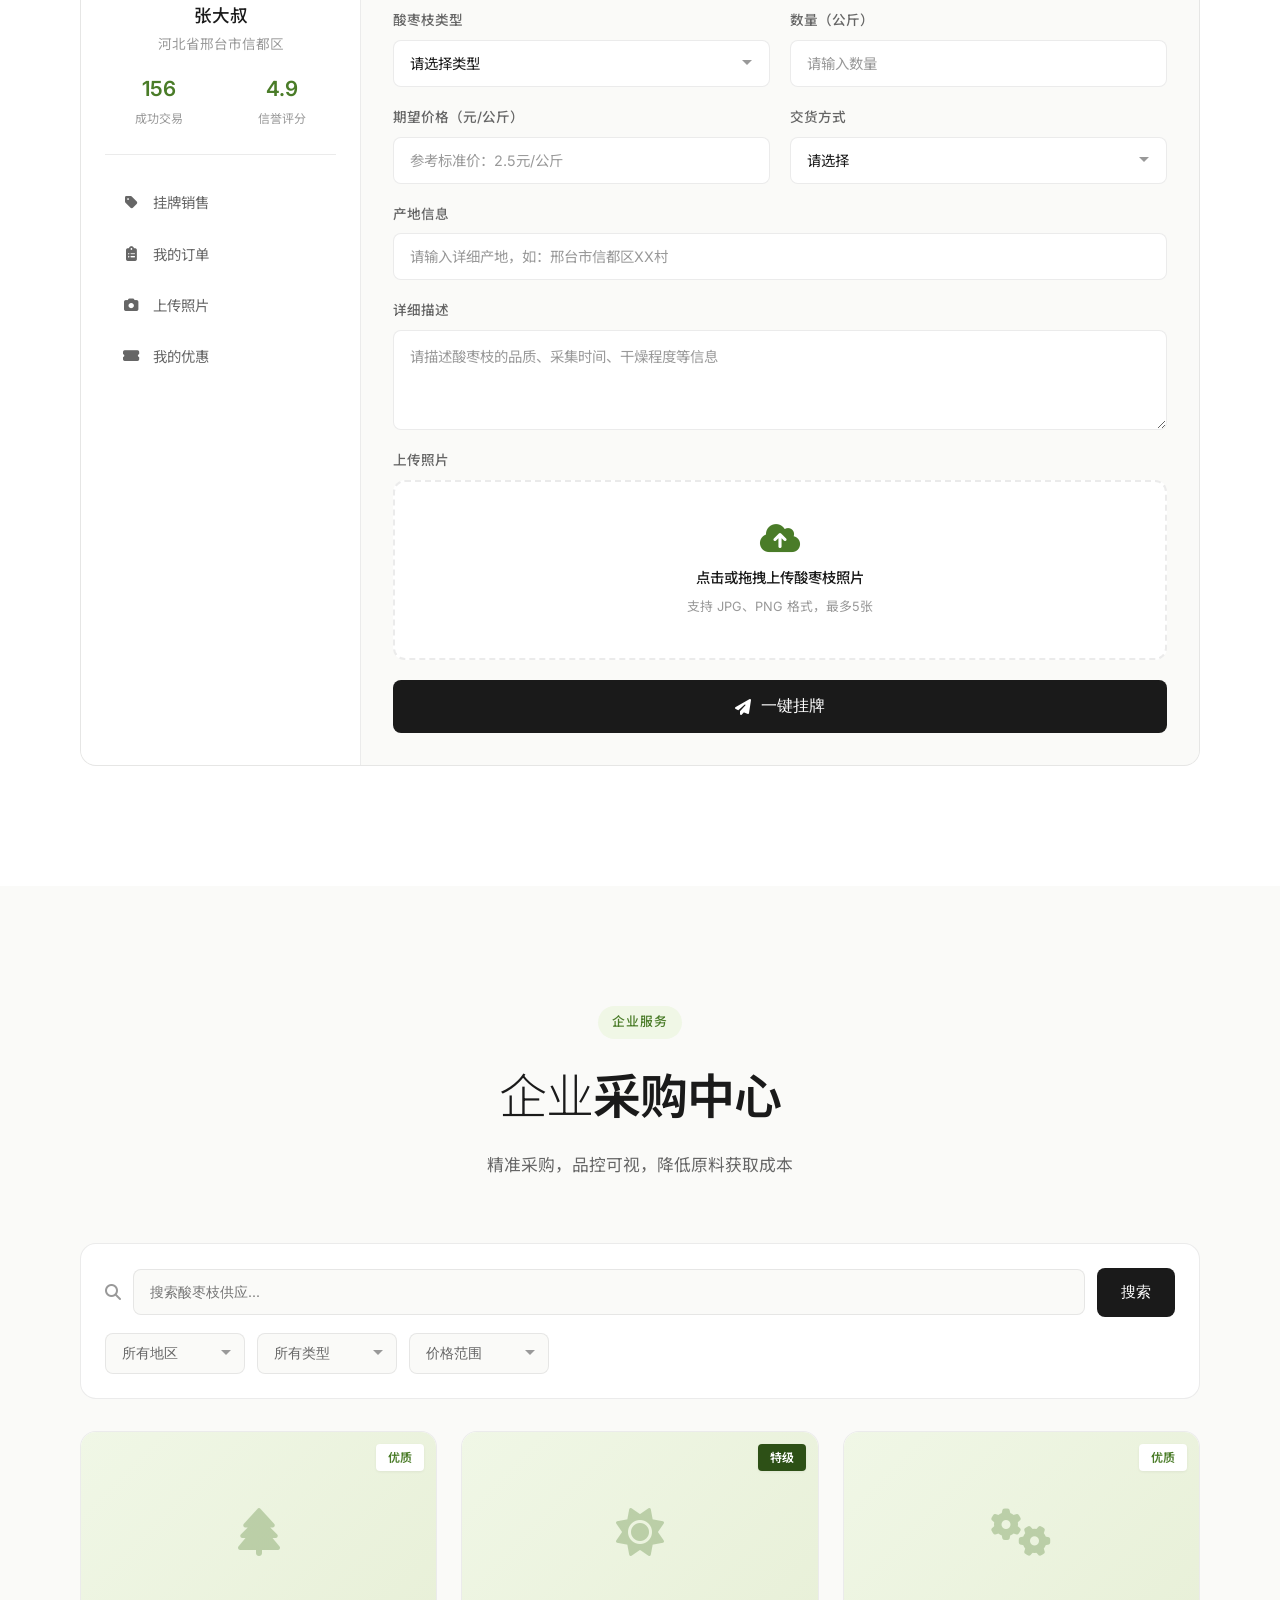
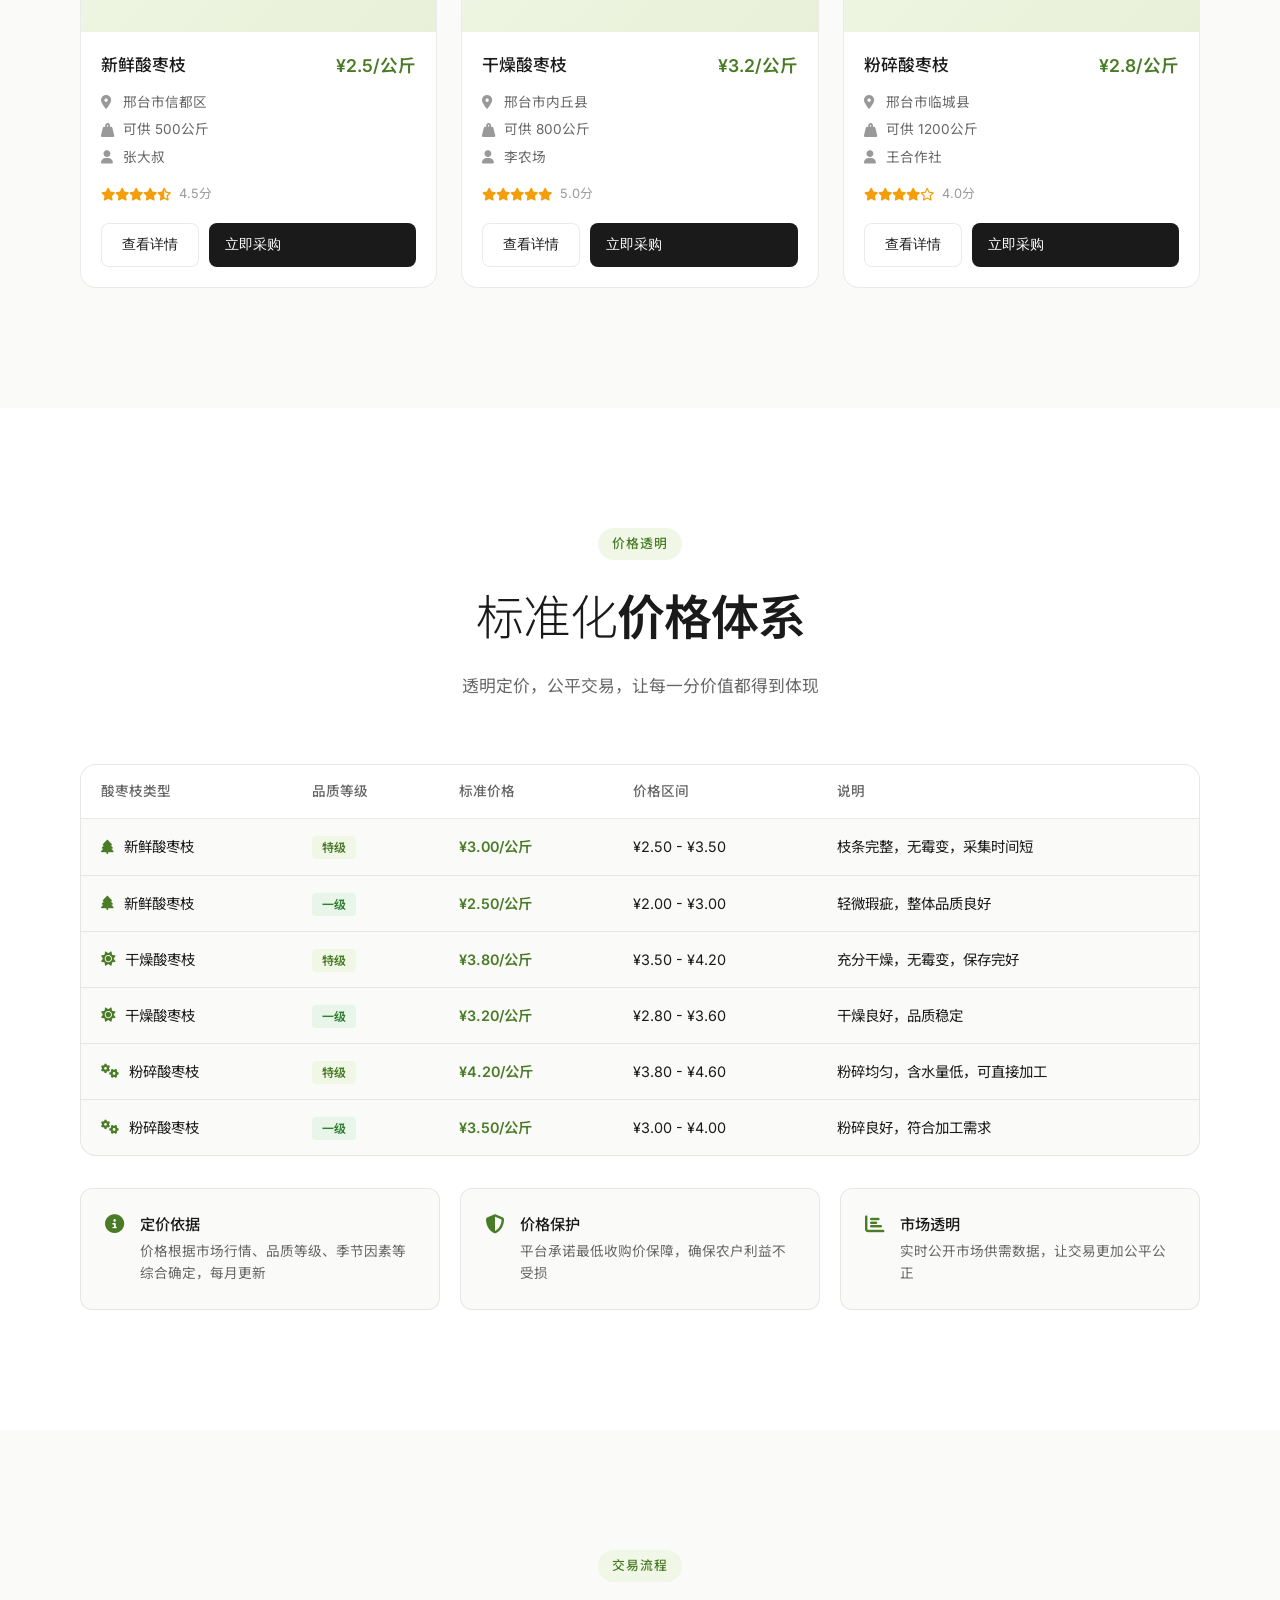
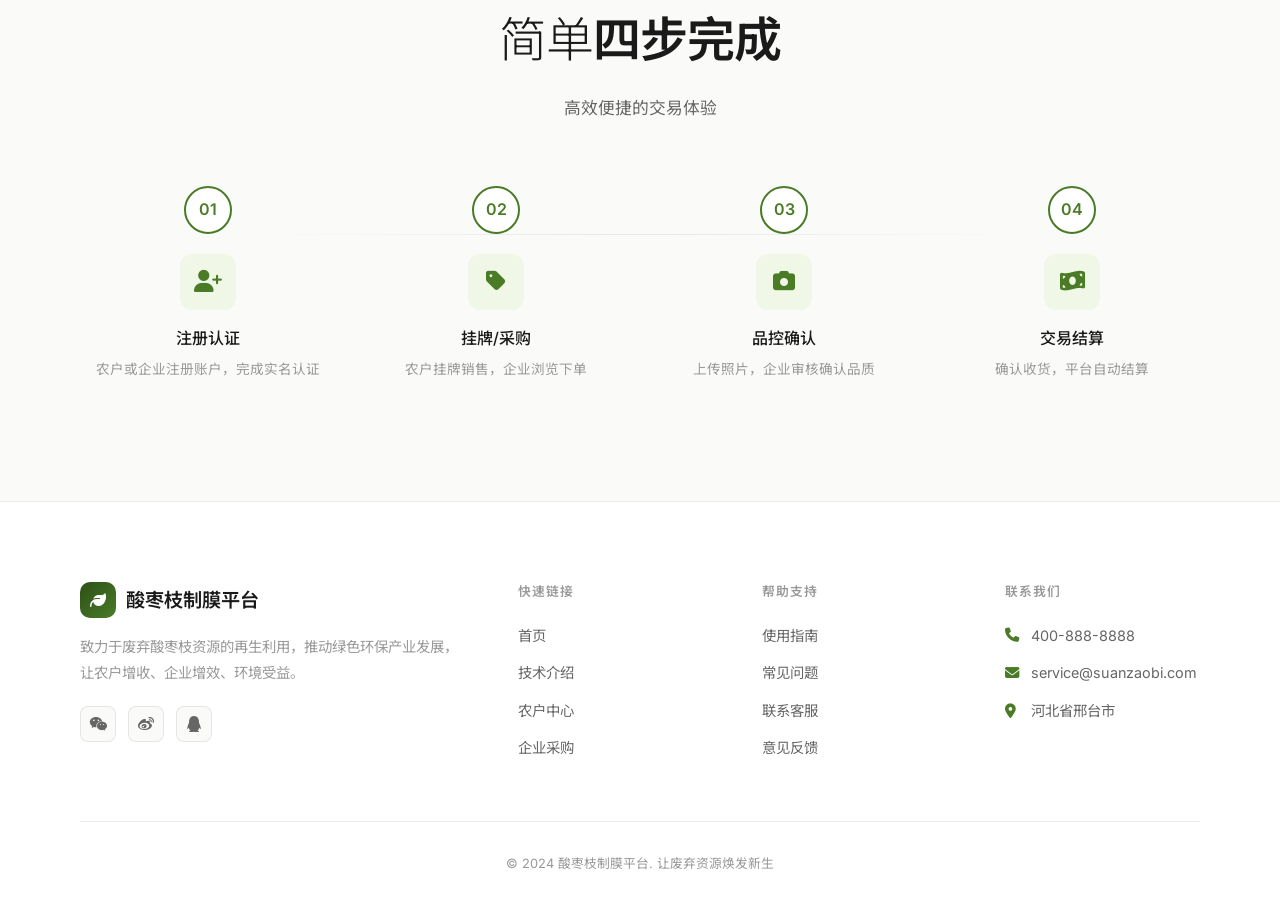
==== commit a85e4d29: "Add files via upload" ====
--- a/index.html
+++ b/index.html
@@ -3,455 +3,818 @@
 <head>
     <meta charset="UTF-8">
     <meta name="viewport" content="width=device-width, initial-scale=1.0">
-    <title>StudyNest · 晨曦</title>
-    <link href="https://fonts.googleapis.com/css2?family=Inter:wght@200;300;400;500&family=Noto+Sans+SC:wght@200;300;400;500&display=swap" rel="stylesheet">
-    <link rel="stylesheet" href="styles/main.css">
+    <title>酸枣枝制膜 - 废弃资源再生利用平台</title>
+    <link rel="stylesheet" href="styles.css">
+    <link href="https://fonts.googleapis.com/css2?family=Inter:wght@300;400;500;600;700&family=Noto+Sans+SC:wght@300;400;500;700&display=swap" rel="stylesheet">
+    <link rel="stylesheet" href="https://cdnjs.cloudflare.com/ajax/libs/font-awesome/6.4.0/css/all.min.css">
 </head>
 <body>
-    <!-- 背景层 - 清晨窗景 -->
-    <div class="background-layer">
-        <img src="https://images.unsplash.com/photo-1464822759023-fed622ff2c3b?w=1920&q=80" alt="山景晨雾" class="bg-photo active" id="bg-photo">
+    <!-- 导航栏 -->
+    <nav class="navbar">
+        <div class="nav-container">
+            <div class="nav-logo">
+                <div class="logo-icon">
+                    <i class="fas fa-leaf"></i>
+                </div>
+                <span>酸枣枝制膜</span>
+            </div>
+            <ul class="nav-menu">
+                <li class="nav-item"><a href="#home" class="nav-link active">首页</a></li>
+                <li class="nav-item"><a href="#about" class="nav-link">技术介绍</a></li>
+                <li class="nav-item"><a href="#farmer" class="nav-link">农户中心</a></li>
+                <li class="nav-item"><a href="#enterprise" class="nav-link">企业采购</a></li>
+                <li class="nav-item"><a href="#price" class="nav-link">价格标准</a></li>
+                <li class="nav-item"><a href="help.html" class="nav-link">帮助中心</a></li>
+            </ul>
+            <div class="nav-auth">
+                <a href="login.html" class="btn-login">登录</a>
+                <a href="login.html" class="btn-register">注册</a>
+            </div>
+            <div class="hamburger">
+                <span class="bar"></span>
+                <span class="bar"></span>
+                <span class="bar"></span>
+            </div>
+        </div>
+    </nav>
+
+    <!-- 英雄区域 -->
+    <section id="home" class="hero-section">
+        <div class="hero-content">
+            <div class="hero-tag">变废为宝 · 绿色环保</div>
+            <h1 class="hero-title">
+                废弃酸枣枝<br>
+                <strong>制可降解薄膜</strong>
+            </h1>
+            <p class="hero-subtitle">
+                打通农户与企业之间的沟通壁垒，建立标准化酸枣枝收购体系<br>
+                让废弃资源得到充分利用，让农户增收、企业增效、环境受益
+            </p>
+            <div class="hero-buttons">
+                <button class="btn-primary" onclick="scrollToSection('farmer')">
+                    <i class="fas fa-user-tie"></i>
+                    农户入口
+                </button>
+                <button class="btn-secondary" onclick="scrollToSection('enterprise')">
+                    <i class="fas fa-building"></i>
+                    企业入口
+                </button>
+            </div>
+        </div>
+
+        <div class="hero-features">
+            <div class="hero-feature-item">
+                <div class="feature-icon-wrapper">
+                    <i class="fas fa-handshake"></i>
+                </div>
+                <h3>精准对接</h3>
+                <p>打破信息壁垒<br>高效匹配供需</p>
+            </div>
+            <div class="hero-feature-item">
+                <div class="feature-icon-wrapper">
+                    <i class="fas fa-balance-scale"></i>
+                </div>
+                <h3>标准定价</h3>
+                <p>透明公正<br>保障双方利益</p>
+            </div>
+            <div class="hero-feature-item">
+                <div class="feature-icon-wrapper">
+                    <i class="fas fa-camera"></i>
+                </div>
+                <h3>品控可视</h3>
+                <p>图片审核<br>质量有保障</p>
+            </div>
+            <div class="hero-feature-item">
+                <div class="feature-icon-wrapper">
+                    <i class="fas fa-recycle"></i>
+                </div>
+                <h3>绿色环保</h3>
+                <p>废弃资源再生<br>助力可持续发展</p>
+            </div>
+        </div>
+    </section>
+
+    <!-- 技术介绍 -->
+    <section id="about" class="section about-section">
+        <div class="container">
+            <div class="about-grid">
+                <div class="about-content">
+                    <div class="section-tag">技术创新</div>
+                    <h2 class="section-title">酸枣枝<span>制膜技术</span></h2>
+                    <p class="about-subtitle">变废为宝的绿色革命</p>
+                    <div class="about-text">
+                        <p>每年酸枣采摘后，大量酸枣枝被废弃或焚烧，既浪费资源又污染环境。我们的技术将这些废弃酸枣枝转化为可降解薄膜，实现了资源的循环利用。</p>
+                        <p>酸枣枝富含纤维素和木质素，经过特殊工艺处理后，可以制成性能优良的可降解薄膜，广泛应用于农业地膜、包装材料等领域。</p>
+                    </div>
+                    <div class="about-stats">
+                        <div class="about-stat">
+                            <div class="stat-icon"><i class="fas fa-tree"></i></div>
+                            <div>
+                                <h4>原料来源</h4>
+                                <p>废弃酸枣枝 变废为宝</p>
+                            </div>
+                        </div>
+                        <div class="about-stat">
+                            <div class="stat-icon"><i class="fas fa-recycle"></i></div>
+                            <div>
+                                <h4>可降解</h4>
+                                <p>自然分解 无污染</p>
+                            </div>
+                        </div>
+                        <div class="about-stat">
+                            <div class="stat-icon"><i class="fas fa-seedling"></i></div>
+                            <div>
+                                <h4>环保价值</h4>
+                                <p>减少焚烧 保护环境</p>
+                            </div>
+                        </div>
+                    </div>
+                </div>
+                <div class="about-images">
+                    <div class="about-visual">
+                        <div class="about-visual-content">
+                            <div class="about-visual-icon">
+                                <i class="fas fa-leaf"></i>
+                            </div>
+                            <h3>酸枣枝制膜</h3>
+                            <p>废弃资源再生利用</p>
+                        </div>
+                    </div>
+                </div>
+            </div>
+        </div>
+    </section>
+
+    <!-- 平台价值 -->
+    <section class="section value-section">
+        <div class="container">
+            <div class="section-header">
+                <div class="section-tag">平台价值</div>
+                <h2 class="section-title">解决<span>行业痛点</span></h2>
+                <p class="section-subtitle">为农户和企业搭建高效、透明、可持续的交易桥梁</p>
+            </div>
+            <div class="value-grid">
+                <div class="value-card">
+                    <div class="value-icon"><i class="fas fa-question-circle"></i></div>
+                    <h3>农户的困扰</h3>
+                    <ul>
+                        <li>酸枣采摘后树枝无处处理</li>
+                        <li>不知道谁需要收购酸枣枝</li>
+                        <li>没有销售渠道和信息</li>
+                        <li>只能焚烧或丢弃，浪费资源</li>
+                    </ul>
+                </div>
+                <div class="value-card solution">
+                    <div class="value-icon"><i class="fas fa-lightbulb"></i></div>
+                    <h3>平台解决方案</h3>
+                    <ul>
+                        <li>一键挂牌，精准对接企业</li>
+                        <li>标准化定价，透明公正</li>
+                        <li>品控可视化，优质优价</li>
+                        <li>交易记录累积，享受优惠</li>
+                    </ul>
+                </div>
+                <div class="value-card">
+                    <div class="value-icon"><i class="fas fa-industry"></i></div>
+                    <h3>企业的痛点</h3>
+                    <ul>
+                        <li>原料分散，收购成本高</li>
+                        <li>质量参差不齐，品控难</li>
+                        <li>供应不稳定，影响生产</li>
+                        <li>缺乏可靠的农户资源</li>
+                    </ul>
+                </div>
+            </div>
+        </div>
+    </section>
+
+    <!-- 农户中心 -->
+    <section id="farmer" class="section farmer-section">
+        <div class="container">
+            <div class="section-header">
+                <div class="section-tag">农户服务</div>
+                <h2 class="section-title">农户<span>服务中心</span></h2>
+                <p class="section-subtitle">一键挂牌，轻松销售，让废弃酸枣枝变废为宝</p>
+            </div>
+
+            <div class="farmer-dashboard">
+                <div class="dashboard-sidebar">
+                    <div class="user-profile">
+                        <div class="avatar"><i class="fas fa-user-circle"></i></div>
+                        <h3>张大叔</h3>
+                        <p>河北省邢台市信都区</p>
+                        <div class="user-stats">
+                            <div class="stat">
+                                <span class="stat-value">156</span>
+                                <span class="stat-label">成功交易</span>
+                            </div>
+                            <div class="stat">
+                                <span class="stat-value">4.9</span>
+                                <span class="stat-label">信誉评分</span>
+                            </div>
+                        </div>
+                    </div>
+                    <nav class="dashboard-nav">
+                        <a href="#" class="nav-link active" data-tab="sell">
+                            <i class="fas fa-tag"></i>挂牌销售
+                        </a>
+                        <a href="#" class="nav-link" data-tab="orders">
+                            <i class="fas fa-clipboard-list"></i>我的订单
+                        </a>
+                        <a href="#" class="nav-link" data-tab="upload">
+                            <i class="fas fa-camera"></i>上传照片
+                        </a>
+                        <a href="#" class="nav-link" data-tab="discount">
+                            <i class="fas fa-ticket-alt"></i>我的优惠
+                        </a>
+                    </nav>
+                </div>
+
+                <div class="dashboard-content">
+                    <!-- 挂牌销售 -->
+                    <div class="tab-content active" id="sell-tab">
+                        <div class="content-header">
+                            <h3>挂牌销售</h3>
+                            <p>填写酸枣枝信息，快速挂牌出售</p>
+                        </div>
+                        <form class="sell-form">
+                            <div class="form-row">
+                                <div class="form-group">
+                                    <label>酸枣枝类型</label>
+                                    <select>
+                                        <option value="">请选择类型</option>
+                                        <option value="fresh">新鲜酸枣枝</option>
+                                        <option value="dried">干燥酸枣枝</option>
+                                        <option value="crushed">粉碎酸枣枝</option>
+                                    </select>
+                                </div>
+                                <div class="form-group">
+                                    <label>数量（公斤）</label>
+                                    <input type="number" placeholder="请输入数量">
+                                </div>
+                            </div>
+                            <div class="form-row">
+                                <div class="form-group">
+                                    <label>期望价格（元/公斤）</label>
+                                    <input type="number" placeholder="参考标准价：2.5元/公斤" step="0.1">
+                                </div>
+                                <div class="form-group">
+                                    <label>交货方式</label>
+                                    <select>
+                                        <option value="">请选择</option>
+                                        <option value="self">自行送货</option>
+                                        <option value="pickup">企业上门收购</option>
+                                        <option value="express">物流配送</option>
+                                    </select>
+                                </div>
+                            </div>
+                            <div class="form-group">
+                                <label>产地信息</label>
+                                <input type="text" placeholder="请输入详细产地，如：邢台市信都区XX村">
+                            </div>
+                            <div class="form-group">
+                                <label>详细描述</label>
+                                <textarea placeholder="请描述酸枣枝的品质、采集时间、干燥程度等信息"></textarea>
+                            </div>
+                            <div class="form-group">
+                                <label>上传照片</label>
+                                <div class="upload-area">
+                                    <i class="fas fa-cloud-upload-alt"></i>
+                                    <p>点击或拖拽上传酸枣枝照片</p>
+                                    <span>支持 JPG、PNG 格式，最多5张</span>
+                                    <input type="file" multiple accept="image/*">
+                                </div>
+                            </div>
+                            <button type="submit" class="btn-primary btn-large">
+                                <i class="fas fa-paper-plane"></i>一键挂牌
+                            </button>
+                        </form>
+                    </div>
+
+                    <!-- 我的订单 -->
+                    <div class="tab-content" id="orders-tab">
+                        <div class="content-header">
+                            <h3>我的订单</h3>
+                            <p>查看交易状态和历史记录</p>
+                        </div>
+                        <div class="orders-filters">
+                            <button class="filter-btn active">全部</button>
+                            <button class="filter-btn">待确认</button>
+                            <button class="filter-btn">进行中</button>
+                            <button class="filter-btn">已完成</button>
+                        </div>
+                        <div class="orders-list">
+                            <div class="order-card">
+                                <div class="order-header">
+                                    <span class="order-id">#ORD-2024-001</span>
+                                    <span class="order-status status-completed">已完成</span>
+                                </div>
+                                <div class="order-details">
+                                    <div class="order-info">
+                                        <p><strong>企业：</strong>绿源新材料科技有限公司</p>
+                                        <p><strong>数量：</strong>500公斤</p>
+                                        <p><strong>价格：</strong>2.5元/公斤</p>
+                                    </div>
+                                    <div class="order-time"><p>2024-01-15</p></div>
+                                </div>
+                            </div>
+                            <div class="order-card">
+                                <div class="order-header">
+                                    <span class="order-id">#ORD-2024-002</span>
+                                    <span class="order-status status-pending">待确认</span>
+                                </div>
+                                <div class="order-details">
+                                    <div class="order-info">
+                                        <p><strong>企业：</strong>河北可降解材料集团</p>
+                                        <p><strong>数量：</strong>300公斤</p>
+                                        <p><strong>价格：</strong>2.8元/公斤</p>
+                                    </div>
+                                    <div class="order-time"><p>2024-01-18</p></div>
+                                </div>
+                            </div>
+                        </div>
+                    </div>
+
+                    <!-- 上传照片 -->
+                    <div class="tab-content" id="upload-tab">
+                        <div class="content-header">
+                            <h3>品控照片上传</h3>
+                            <p>上传酸枣枝照片，让企业直观了解品质</p>
+                        </div>
+                        <div class="upload-section">
+                            <div class="upload-tips">
+                                <h4>拍照建议</h4>
+                                <ul>
+                                    <li><i class="fas fa-check"></i> 在自然光下拍摄，避免阴影</li>
+                                    <li><i class="fas fa-check"></i> 展示酸枣枝的整体和细节</li>
+                                    <li><i class="fas fa-check"></i> 包含尺寸参照物</li>
+                                    <li><i class="fas fa-check"></i> 展示不同干燥程度</li>
+                                </ul>
+                            </div>
+                            <div class="upload-gallery">
+                                <div class="gallery-item">
+                                    <i class="fas fa-image"></i>
+                                    <div class="gallery-overlay"><i class="fas fa-plus"></i></div>
+                                </div>
+                                <div class="gallery-item">
+                                    <i class="fas fa-image"></i>
+                                    <div class="gallery-overlay"><i class="fas fa-plus"></i></div>
+                                </div>
+                                <div class="gallery-item upload-new">
+                                    <i class="fas fa-plus"></i>
+                                    <span>上传新照片</span>
+                                </div>
+                            </div>
+                        </div>
+                    </div>
+
+                    <!-- 我的优惠 -->
+                    <div class="tab-content" id="discount-tab">
+                        <div class="content-header">
+                            <h3>我的优惠</h3>
+                            <p>交易累积，享受可降解薄膜购买优惠</p>
+                        </div>
+                        <div class="discount-info">
+                            <div class="discount-card">
+                                <div class="discount-header">
+                                    <i class="fas fa-ticket-alt"></i>
+                                    <h4>可降解薄膜优惠券</h4>
+                                </div>
+                                <div class="discount-body">
+                                    <div class="discount-value">
+                                        <span class="amount">8.5</span>
+                                        <span class="unit">折</span>
+                                    </div>
+                                    <div class="discount-details">
+                                        <p>累计交易满1000公斤可享受</p>
+                                        <p>有效期至：2024-12-31</p>
+                                    </div>
+                                </div>
+                                <div class="discount-progress">
+                                    <div class="progress-bar">
+                                        <div class="progress" style="width: 75%"></div>
+                                    </div>
+                                    <span>已交易 750/1000 公斤</span>
+                                </div>
+                            </div>
+                            <div class="discount-card">
+                                <div class="discount-header">
+                                    <i class="fas fa-star"></i>
+                                    <h4>优质农户专属</h4>
+                                </div>
+                                <div class="discount-body">
+                                    <div class="discount-value">
+                                        <span class="amount">9</span>
+                                        <span class="unit">折</span>
+                                    </div>
+                                    <div class="discount-details">
+                                        <p>信誉评分4.5以上自动获得</p>
+                                        <p>有效期至：2024-12-31</p>
+                                    </div>
+                                </div>
+                                <div class="discount-status">
+                                    <i class="fas fa-check-circle"></i>
+                                    <span>已激活</span>
+                                </div>
+                            </div>
+                        </div>
+                    </div>
+                </div>
+            </div>
+        </div>
+    </section>
+
+    <!-- 企业采购 -->
+    <section id="enterprise" class="section enterprise-section">
+        <div class="container">
+            <div class="section-header">
+                <div class="section-tag">企业服务</div>
+                <h2 class="section-title">企业<span>采购中心</span></h2>
+                <p class="section-subtitle">精准采购，品控可视，降低原料获取成本</p>
+            </div>
+
+            <div class="enterprise-dashboard">
+                <div class="search-section">
+                    <div class="search-box">
+                        <i class="fas fa-search"></i>
+                        <input type="text" placeholder="搜索酸枣枝供应...">
+                        <button class="btn-primary">搜索</button>
+                    </div>
+                    <div class="filters">
+                        <select class="filter-select">
+                            <option value="">所有地区</option>
+                            <option value="xingtai">邢台市</option>
+                            <option value="shijiazhuang">石家庄</option>
+                            <option value="handan">邯郸市</option>
+                        </select>
+                        <select class="filter-select">
+                            <option value="">所有类型</option>
+                            <option value="fresh">新鲜酸枣枝</option>
+                            <option value="dried">干燥酸枣枝</option>
+                            <option value="crushed">粉碎酸枣枝</option>
+                        </select>
+                        <select class="filter-select">
+                            <option value="">价格范围</option>
+                            <option value="low">2元以下</option>
+                            <option value="mid">2-3元</option>
+                            <option value="high">3元以上</option>
+                        </select>
+                    </div>
+                </div>
+
+                <div class="supply-grid">
+                    <div class="supply-card">
+                        <div class="supply-image">
+                            <i class="fas fa-tree"></i>
+                            <span class="quality-badge">优质</span>
+                        </div>
+                        <div class="supply-info">
+                            <div class="supply-header">
+                                <h3>新鲜酸枣枝</h3>
+                                <span class="price">¥2.5/公斤</span>
+                            </div>
+                            <div class="supply-details">
+                                <p><i class="fas fa-map-marker-alt"></i> 邢台市信都区</p>
+                                <p><i class="fas fa-weight-hanging"></i> 可供 500公斤</p>
+                                <p><i class="fas fa-user"></i> 张大叔</p>
+                            </div>
+                            <div class="supply-rating">
+                                <div class="stars">
+                                    <i class="fas fa-star"></i><i class="fas fa-star"></i><i class="fas fa-star"></i><i class="fas fa-star"></i><i class="fas fa-star-half-alt"></i>
+                                </div>
+                                <span>4.5分</span>
+                            </div>
+                            <div class="supply-actions">
+                                <button class="btn-outline" onclick="viewDetails(this)">查看详情</button>
+                                <button class="btn-primary" onclick="placeOrder(this)">立即采购</button>
+                            </div>
+                        </div>
+                    </div>
+
+                    <div class="supply-card">
+                        <div class="supply-image">
+                            <i class="fas fa-sun"></i>
+                            <span class="quality-badge premium">特级</span>
+                        </div>
+                        <div class="supply-info">
+                            <div class="supply-header">
+                                <h3>干燥酸枣枝</h3>
+                                <span class="price">¥3.2/公斤</span>
+                            </div>
+                            <div class="supply-details">
+                                <p><i class="fas fa-map-marker-alt"></i> 邢台市内丘县</p>
+                                <p><i class="fas fa-weight-hanging"></i> 可供 800公斤</p>
+                                <p><i class="fas fa-user"></i> 李农场</p>
+                            </div>
+                            <div class="supply-rating">
+                                <div class="stars">
+                                    <i class="fas fa-star"></i><i class="fas fa-star"></i><i class="fas fa-star"></i><i class="fas fa-star"></i><i class="fas fa-star"></i>
+                                </div>
+                                <span>5.0分</span>
+                            </div>
+                            <div class="supply-actions">
+                                <button class="btn-outline" onclick="viewDetails(this)">查看详情</button>
+                                <button class="btn-primary" onclick="placeOrder(this)">立即采购</button>
+                            </div>
+                        </div>
+                    </div>
+
+                    <div class="supply-card">
+                        <div class="supply-image">
+                            <i class="fas fa-cogs"></i>
+                            <span class="quality-badge">优质</span>
+                        </div>
+                        <div class="supply-info">
+                            <div class="supply-header">
+                                <h3>粉碎酸枣枝</h3>
+                                <span class="price">¥2.8/公斤</span>
+                            </div>
+                            <div class="supply-details">
+                                <p><i class="fas fa-map-marker-alt"></i> 邢台市临城县</p>
+                                <p><i class="fas fa-weight-hanging"></i> 可供 1200公斤</p>
+                                <p><i class="fas fa-user"></i> 王合作社</p>
+                            </div>
+                            <div class="supply-rating">
+                                <div class="stars">
+                                    <i class="fas fa-star"></i><i class="fas fa-star"></i><i class="fas fa-star"></i><i class="fas fa-star"></i><i class="far fa-star"></i>
+                                </div>
+                                <span>4.0分</span>
+                            </div>
+                            <div class="supply-actions">
+                                <button class="btn-outline" onclick="viewDetails(this)">查看详情</button>
+                                <button class="btn-primary" onclick="placeOrder(this)">立即采购</button>
+                            </div>
+                        </div>
+                    </div>
+                </div>
+            </div>
+        </div>
+    </section>
+
+    <!-- 价格标准 -->
+    <section id="price" class="section price-section">
+        <div class="container">
+            <div class="section-header">
+                <div class="section-tag">价格透明</div>
+                <h2 class="section-title">标准化<span>价格体系</span></h2>
+                <p class="section-subtitle">透明定价，公平交易，让每一分价值都得到体现</p>
+            </div>
+
+            <div class="price-table-container">
+                <table class="price-table">
+                    <thead>
+                        <tr>
+                            <th>酸枣枝类型</th>
+                            <th>品质等级</th>
+                            <th>标准价格</th>
+                            <th>价格区间</th>
+                            <th>说明</th>
+                        </tr>
+                    </thead>
+                    <tbody>
+                        <tr>
+                            <td><div class="product-info"><i class="fas fa-tree"></i><span>新鲜酸枣枝</span></div></td>
+                            <td><span class="grade grade-a">特级</span></td>
+                            <td class="price">¥3.00/公斤</td>
+                            <td>¥2.50 - ¥3.50</td>
+                            <td>枝条完整，无霉变，采集时间短</td>
+                        </tr>
+                        <tr>
+                            <td><div class="product-info"><i class="fas fa-tree"></i><span>新鲜酸枣枝</span></div></td>
+                            <td><span class="grade grade-b">一级</span></td>
+                            <td class="price">¥2.50/公斤</td>
+                            <td>¥2.00 - ¥3.00</td>
+                            <td>轻微瑕疵，整体品质良好</td>
+                        </tr>
+                        <tr>
+                            <td><div class="product-info"><i class="fas fa-sun"></i><span>干燥酸枣枝</span></div></td>
+                            <td><span class="grade grade-a">特级</span></td>
+                            <td class="price">¥3.80/公斤</td>
+                            <td>¥3.50 - ¥4.20</td>
+                            <td>充分干燥，无霉变，保存完好</td>
+                        </tr>
+                        <tr>
+                            <td><div class="product-info"><i class="fas fa-sun"></i><span>干燥酸枣枝</span></div></td>
+                            <td><span class="grade grade-b">一级</span></td>
+                            <td class="price">¥3.20/公斤</td>
+                            <td>¥2.80 - ¥3.60</td>
+                            <td>干燥良好，品质稳定</td>
+                        </tr>
+                        <tr>
+                            <td><div class="product-info"><i class="fas fa-cogs"></i><span>粉碎酸枣枝</span></div></td>
+                            <td><span class="grade grade-a">特级</span></td>
+                            <td class="price">¥4.20/公斤</td>
+                            <td>¥3.80 - ¥4.60</td>
+                            <td>粉碎均匀，含水量低，可直接加工</td>
+                        </tr>
+                        <tr>
+                            <td><div class="product-info"><i class="fas fa-cogs"></i><span>粉碎酸枣枝</span></div></td>
+                            <td><span class="grade grade-b">一级</span></td>
+                            <td class="price">¥3.50/公斤</td>
+                            <td>¥3.00 - ¥4.00</td>
+                            <td>粉碎良好，符合加工需求</td>
+                        </tr>
+                    </tbody>
+                </table>
+            </div>
+
+            <div class="price-notes">
+                <div class="note-card">
+                    <i class="fas fa-info-circle"></i>
+                    <div>
+                        <h4>定价依据</h4>
+                        <p>价格根据市场行情、品质等级、季节因素等综合确定，每月更新</p>
+                    </div>
+                </div>
+                <div class="note-card">
+                    <i class="fas fa-shield-alt"></i>
+                    <div>
+                        <h4>价格保护</h4>
+                        <p>平台承诺最低收购价保障，确保农户利益不受损</p>
+                    </div>
+                </div>
+                <div class="note-card">
+                    <i class="fas fa-chart-bar"></i>
+                    <div>
+                        <h4>市场透明</h4>
+                        <p>实时公开市场供需数据，让交易更加公平公正</p>
+                    </div>
+                </div>
+            </div>
+        </div>
+    </section>
+
+    <!-- 交易流程 -->
+    <section class="section process-section">
+        <div class="container">
+            <div class="section-header">
+                <div class="section-tag">交易流程</div>
+                <h2 class="section-title">简单<span>四步完成</span></h2>
+                <p class="section-subtitle">高效便捷的交易体验</p>
+            </div>
+            <div class="process-grid">
+                <div class="process-card">
+                    <div class="process-number">01</div>
+                    <div class="process-icon"><i class="fas fa-user-plus"></i></div>
+                    <h3>注册认证</h3>
+                    <p>农户或企业注册账户，完成实名认证</p>
+                </div>
+                <div class="process-card">
+                    <div class="process-number">02</div>
+                    <div class="process-icon"><i class="fas fa-tag"></i></div>
+                    <h3>挂牌/采购</h3>
+                    <p>农户挂牌销售，企业浏览下单</p>
+                </div>
+                <div class="process-card">
+                    <div class="process-number">03</div>
+                    <div class="process-icon"><i class="fas fa-camera"></i></div>
+                    <h3>品控确认</h3>
+                    <p>上传照片，企业审核确认品质</p>
+                </div>
+                <div class="process-card">
+                    <div class="process-number">04</div>
+                    <div class="process-icon"><i class="fas fa-money-bill-wave"></i></div>
+                    <h3>交易结算</h3>
+                    <p>确认收货，平台自动结算</p>
+                </div>
+            </div>
+        </div>
+    </section>
+
+    <!-- 页脚 -->
+    <footer class="footer">
+        <div class="container">
+            <div class="footer-grid">
+                <div class="footer-section">
+                    <div class="footer-logo">
+                        <div class="logo-icon"><i class="fas fa-leaf"></i></div>
+                        <span>酸枣枝制膜平台</span>
+                    </div>
+                    <p>致力于废弃酸枣枝资源的再生利用，推动绿色环保产业发展，让农户增收、企业增效、环境受益。</p>
+                    <div class="social-links">
+                        <a href="#"><i class="fab fa-weixin"></i></a>
+                        <a href="#"><i class="fab fa-weibo"></i></a>
+                        <a href="#"><i class="fab fa-qq"></i></a>
+                    </div>
+                </div>
+                <div class="footer-section">
+                    <h4>快速链接</h4>
+                    <ul>
+                        <li><a href="#home">首页</a></li>
+                        <li><a href="#about">技术介绍</a></li>
+                        <li><a href="#farmer">农户中心</a></li>
+                        <li><a href="#enterprise">企业采购</a></li>
+                    </ul>
+                </div>
+                <div class="footer-section">
+                    <h4>帮助支持</h4>
+                    <ul>
+                        <li><a href="help.html">使用指南</a></li>
+                        <li><a href="help.html">常见问题</a></li>
+                        <li><a href="help.html">联系客服</a></li>
+                        <li><a href="help.html">意见反馈</a></li>
+                    </ul>
+                </div>
+                <div class="footer-section">
+                    <h4>联系我们</h4>
+                    <div class="contact-info">
+                        <p><i class="fas fa-phone"></i> 400-888-8888</p>
+                        <p><i class="fas fa-envelope"></i> service@suanzaobi.com</p>
+                        <p><i class="fas fa-map-marker-alt"></i> 河北省邢台市</p>
+                    </div>
+                </div>
+            </div>
+            <div class="footer-bottom">
+                <p>&copy; 2024 酸枣枝制膜平台. 让废弃资源焕发新生</p>
+            </div>
+        </div>
+    </footer>
+
+    <!-- 模态框 -->
+    <div class="modal" id="orderModal">
+        <div class="modal-content">
+            <div class="modal-header">
+                <h3>确认采购订单</h3>
+                <button class="modal-close" onclick="closeModal()">&times;</button>
+            </div>
+            <div class="modal-body">
+                <div class="order-summary">
+                    <div class="product-summary">
+                        <div class="product-summary-icon"><i class="fas fa-tree"></i></div>
+                        <div>
+                            <h4>新鲜酸枣枝</h4>
+                            <p>供应商：张大叔</p>
+                            <p>单价：¥2.50/公斤</p>
+                        </div>
+                    </div>
+                    <div class="order-form">
+                        <div class="form-group">
+                            <label>采购数量（公斤）</label>
+                            <input type="number" value="100" min="1">
+                        </div>
+                        <div class="form-group">
+                            <label>收货地址</label>
+                            <textarea placeholder="请输入详细收货地址"></textarea>
+                        </div>
+                        <div class="form-group">
+                            <label>备注信息</label>
+                            <textarea placeholder="如有特殊要求请填写"></textarea>
+                        </div>
+                    </div>
+                    <div class="order-total">
+                        <div class="total-row"><span>商品金额</span><span>¥250.00</span></div>
+                        <div class="total-row"><span>运费</span><span>¥50.00</span></div>
+                        <div class="total-row total"><span>总计</span><span>¥300.00</span></div>
+                    </div>
+                </div>
+            </div>
+            <div class="modal-footer">
+                <button class="btn-outline" onclick="closeModal()">取消</button>
+                <button class="btn-primary" onclick="confirmOrder()">确认下单</button>
+            </div>
+        </div>
     </div>
 
-    <!-- 晨光叠加层 -->
-    <div class="sunlight-overlay"></div>
-
-    <!-- 空气灰尘微粒 -->
-    <div class="dust-particles" id="dust-particles"></div>
-
-    <!-- 窗帘边缘效果 -->
-    <div class="curtain-left"></div>
-    <div class="curtain-right"></div>
-
-    <!-- 主应用 -->
-    <div class="app-container">
-        <!-- 顶部导航 -->
-        <header class="top-header" id="top-header">
-            <div class="logo">
-                <span class="logo-icon">☀</span>
-                <div class="logo-text">
-                    <span class="logo-name">StudyNest</span>
-                    <span class="logo-sub">晨曦</span>
-                </div>
-            </div>
-
-            <nav class="main-nav">
-                <button class="nav-btn active" data-page="home">
-                    <span>首页</span>
-                </button>
-                <button class="nav-btn" data-page="scene">
-                    <span>场景</span>
-                </button>
-                <button class="nav-btn" data-page="audio">
-                    <span>音乐</span>
-                </button>
-                <button class="nav-btn" data-page="timer">
-                    <span>专注</span>
-                </button>
-                <button class="nav-btn" data-page="plan">
-                    <span>计划</span>
-                </button>
-            </nav>
-
-            <div class="header-right">
-                <div class="music-status" id="music-status">
-                    <span class="status-dot"></span>
-                    <span class="status-text">音乐关闭</span>
-                </div>
-            </div>
-        </header>
-
-        <!-- 页面内容 -->
-        <main class="page-container">
-            <!-- 首页 -->
-            <section class="page active home-page" id="page-home">
-                <div class="home-content">
-                    <div class="hero-section">
-                        <h1 class="hero-title">
-                            StudyNest
-                        </h1>
-                        <p class="hero-subtitle">晨曦 · 沉浸式学习空间</p>
-                        <p class="hero-desc">
-                            在安静中找到专注，让每一次学习都有意义
-                        </p>
-                        <button class="btn-glass" id="start-btn">
-                            开始学习
-                        </button>
-                    </div>
-                </div>
-
-                <!-- 底部导航 -->
-                <footer class="home-footer">
-                    <div class="footer-left">
-                        <div class="footer-brand">
-                            <span class="footer-brand-en">StudyNest</span>
-                            <span class="footer-brand-cn">晨曦</span>
-                        </div>
-                    </div>
-                    <div class="footer-center">
-                        <a href="#" onclick="goTo('scene'); return false;">场景</a>
-                        <a href="#" onclick="goTo('timer'); return false;">专注</a>
-                        <a href="#" onclick="goTo('audio'); return false;">音乐</a>
-                        <a href="#" onclick="goTo('plan'); return false;">计划</a>
-                    </div>
-                    <div class="footer-right">
-                        <a href="#" class="footer-link">资源</a>
-                        <a href="#" class="footer-link">关于我们</a>
-                    </div>
-                </footer>
-            </section>
-
-            <!-- 场景页 -->
-            <section class="page" id="page-scene">
-                <div class="page-header">
-                    <h2>沉浸场景</h2>
-                    <p>选择一个让你心安的环境</p>
-                </div>
-
-                <div class="scene-grid">
-                    <div class="scene-card active" data-scene="morning-sky">
-                        <img src="https://images.unsplash.com/photo-1495195129352-aeb325a55b65?w=600&q=80" alt="晨曦天空">
-                        <div class="scene-info">
-                            <h3>晨曦天空</h3>
-                            <p>破晓时分，万物苏醒</p>
-                        </div>
-                    </div>
-                    <div class="scene-card" data-scene="city-dawn">
-                        <img src="https://images.unsplash.com/photo-1480714378408-67cf0d13bc1b?w=600&q=80" alt="都市黎明">
-                        <div class="scene-info">
-                            <h3>都市黎明</h3>
-                            <p>城市天际线，安静破晓</p>
-                        </div>
-                    </div>
-                    <div class="scene-card" data-scene="victoria-harbour">
-                        <img src="https://images.unsplash.com/photo-1518684079-3c830dcef090?w=600&q=80" alt="维多利亚港">
-                        <div class="scene-info">
-                            <h3>维多利亚港</h3>
-                            <p>港湾夜色，灯火阑珊</p>
-                        </div>
-                    </div>
-                    <div class="scene-card" data-scene="mountain">
-                        <img src="https://images.unsplash.com/photo-1464822759023-fed622ff2c3b?w=600&q=80" alt="山景晨雾">
-                        <div class="scene-info">
-                            <h3>山景晨雾</h3>
-                            <p>云雾缭绕，心旷神怡</p>
-                        </div>
-                    </div>
-                    <div class="scene-card" data-scene="minimal-room">
-                        <img src="https://images.unsplash.com/photo-1524758631624-e2822e304c36?w=600&q=80" alt="简约书房">
-                        <div class="scene-info">
-                            <h3>简约书房</h3>
-                            <p>木质桌面，安静独处</p>
-                        </div>
-                    </div>
-                    <div class="scene-card" data-scene="forest">
-                        <img src="https://images.unsplash.com/photo-1448375240586-882707db888b?w=600&q=80" alt="森林清晨">
-                        <div class="scene-info">
-                            <h3>森林清晨</h3>
-                            <p>阳光穿透树叶，宁静致远</p>
-                        </div>
-                    </div>
-                    <div class="scene-card" data-scene="rain">
-                        <img src="https://images.unsplash.com/photo-1428592953211-077101b2021b?w=600&q=80" alt="雨天窗边">
-                        <div class="scene-info">
-                            <h3>雨天窗边</h3>
-                            <p>窗外雨声，室内安宁</p>
-                        </div>
-                    </div>
-                    <div class="scene-card" data-scene="cafe">
-                        <img src="https://images.unsplash.com/photo-1501339847302-ac426a4a7cbb?w=600&q=80" alt="咖啡馆">
-                        <div class="scene-info">
-                            <h3>咖啡馆</h3>
-                            <p>城市角落，温暖节奏</p>
-                        </div>
-                    </div>
-                    <div class="scene-card" data-scene="window-plants">
-                        <img src="https://images.unsplash.com/photo-1487530811176-3780de880c2d?w=600&q=80" alt="窗边绿植">
-                        <div class="scene-info">
-                            <h3>窗边绿植</h3>
-                            <p>阳光洒落，生机盎然</p>
-                        </div>
-                    </div>
-                    <div class="scene-card" data-scene="library">
-                        <img src="https://images.unsplash.com/photo-1521587760476-6c12a4b040da?w=600&q=80" alt="图书馆">
-                        <div class="scene-info">
-                            <h3>图书馆</h3>
-                            <p>书香气息，静谧时光</p>
-                        </div>
-                    </div>
-                </div>
-
-                <div class="scene-settings">
-                    <h3>场景调节</h3>
-                    <div class="setting-row">
-                        <label>亮度</label>
-                        <input type="range" id="brightness-slider" min="30" max="70" value="50">
-                        <span id="brightness-val">50%</span>
-                    </div>
-                    <div class="setting-row">
-                        <label>模糊度</label>
-                        <input type="range" id="blur-slider" min="0" max="30" value="10">
-                        <span id="blur-val">10%</span>
-                    </div>
-                    <button class="apply-btn" id="apply-scene-btn">应用设置</button>
-                </div>
-            </section>
-
-            <!-- 音乐页 -->
-            <section class="page" id="page-audio">
-                <div class="page-header">
-                    <h2>音乐氛围</h2>
-                    <p>混合你专属的环境音乐</p>
-                </div>
-
-                <div class="mixer-panel">
-                    <div class="mixer-channel" data-channel="rain">
-                        <span class="channel-name">雨声</span>
-                        <input type="range" class="channel-slider" min="0" max="100" value="0">
-                        <div class="channel-level">
-                            <div class="level-fill"></div>
-                        </div>
-                    </div>
-                    <div class="mixer-channel" data-channel="cafe">
-                        <span class="channel-name">咖啡馆</span>
-                        <input type="range" class="channel-slider" min="0" max="100" value="30">
-                        <div class="channel-level">
-                            <div class="level-fill" style="height:30%"></div>
-                        </div>
-                    </div>
-                    <div class="mixer-channel" data-channel="night">
-                        <span class="channel-name">夜晚</span>
-                        <input type="range" class="channel-slider" min="0" max="100" value="20">
-                        <div class="channel-level">
-                            <div class="level-fill" style="height:20%"></div>
-                        </div>
-                    </div>
-                    <div class="mixer-channel" data-channel="wind">
-                        <span class="channel-name">风声</span>
-                        <input type="range" class="channel-slider" min="0" max="100" value="0">
-                        <div class="channel-level">
-                            <div class="level-fill"></div>
-                        </div>
-                    </div>
-                    <div class="mixer-channel" data-channel="fire">
-                        <span class="channel-name">壁炉</span>
-                        <input type="range" class="channel-slider" min="0" max="100" value="0">
-                        <div class="channel-level">
-                            <div class="level-fill"></div>
-                        </div>
-                    </div>
-                    <div class="mixer-channel" data-channel="waves">
-                        <span class="channel-name">海浪</span>
-                        <input type="range" class="channel-slider" min="0" max="100" value="0">
-                        <div class="channel-level">
-                            <div class="level-fill"></div>
-                        </div>
-                    </div>
-                    <div class="mixer-channel" data-channel="birds">
-                        <span class="channel-name">鸟鸣</span>
-                        <input type="range" class="channel-slider" min="0" max="100" value="0">
-                        <div class="channel-level">
-                            <div class="level-fill"></div>
-                        </div>
-                    </div>
-                    <div class="mixer-channel" data-channel="white">
-                        <span class="channel-name">白噪音</span>
-                        <input type="range" class="channel-slider" min="0" max="100" value="0">
-                        <div class="channel-level">
-                            <div class="level-fill"></div>
-                        </div>
-                    </div>
-                </div>
-
-                <div class="audio-controls">
-                    <div class="master-volume">
-                        <label>总音量</label>
-                        <input type="range" id="master-volume" min="0" max="100" value="50">
-                        <span id="volume-val">50%</span>
-                    </div>
-                    <button class="play-btn" id="play-btn">
-                        <span class="play-icon">▶</span>
-                        <span class="play-text">播放</span>
-                    </button>
-                </div>
-
-                <div class="preset-list">
-                    <h4>氛围预设</h4>
-                    <div class="presets">
-                        <button class="preset-btn" data-preset="morning">清晨书房</button>
-                        <button class="preset-btn" data-preset="rainy">雨天午后</button>
-                        <button class="preset-btn" data-preset="cafe">咖啡馆工作</button>
-                        <button class="preset-btn" data-preset="focus">深夜专注</button>
-                        <button class="preset-btn" data-preset="calm">森林冥想</button>
-                    </div>
-                </div>
-            </section>
-
-            <!-- 专注页 -->
-            <section class="page" id="page-timer">
-                <div class="page-header">
-                    <h2>番茄钟</h2>
-                    <p>专注于当下，享受每一刻</p>
-                </div>
-
-                <div class="timer-box">
-                    <div class="timer-ring">
-                        <svg viewBox="0 0 200 200">
-                            <circle class="timer-track" cx="100" cy="100" r="90"/>
-                            <circle class="timer-progress" cx="100" cy="100" r="90" id="timer-progress"/>
-                        </svg>
-                        <div class="timer-center">
-                            <div class="timer-display" id="timer-display">25:00</div>
-                            <div class="timer-label" id="timer-label">准备开始</div>
-                        </div>
-                    </div>
-
-                    <div class="timer-presets">
-                        <button class="preset-time active" data-time="5">5分钟</button>
-                        <button class="preset-time" data-time="15">15分钟</button>
-                        <button class="preset-time" data-time="25">25分钟</button>
-                        <button class="preset-time" data-time="45">45分钟</button>
-                        <button class="preset-time" data-time="60">60分钟</button>
-                        <div class="custom-time-wrapper">
-                            <input type="number" class="custom-time-input" id="custom-time-input" min="1" max="180" placeholder="自定义">
-                            <button class="custom-time-btn" id="custom-time-btn">确定</button>
-                        </div>
-                    </div>
-
-                    <div class="timer-controls">
-                        <button class="timer-btn primary" id="timer-start-btn">开始</button>
-                        <button class="timer-btn secondary hidden" id="timer-pause-btn">暂停</button>
-                        <button class="timer-btn outline" id="timer-reset-btn">重置</button>
-                        <button class="timer-btn outline" id="immersion-btn">沉浸模式</button>
-                    </div>
-
-                    <div class="timer-stats">
-                        <div class="stat-box">
-                            <span class="stat-num" id="today-minutes">0</span>
-                            <span class="stat-unit">分钟</span>
-                        </div>
-                        <div class="stat-box">
-                            <span class="stat-num" id="today-pomodoros">0</span>
-                            <span class="stat-unit">番茄</span>
-                        </div>
-                    </div>
-                </div>
-
-                <div class="timer-settings">
-                    <div class="setting-item">
-                        <span>自动开始下一个</span>
-                        <div class="toggle" id="auto-toggle">
-                            <div class="toggle-dot"></div>
-                        </div>
-                    </div>
-                    <div class="setting-item">
-                        <span>休息时长</span>
-                        <div class="setting-options">
-                            <button class="opt-btn" data-rest="5">5分</button>
-                            <button class="opt-btn active" data-rest="10">10分</button>
-                            <button class="opt-btn" data-rest="15">15分</button>
-                        </div>
-                    </div>
-                    <div class="setting-item">
-                        <span>提醒音效</span>
-                        <div class="setting-options">
-                            <button class="opt-btn active" data-sound="gentle">轻柔</button>
-                            <button class="opt-btn" data-sound="bell">铃声</button>
-                            <button class="opt-btn" data-sound="none">无</button>
-                        </div>
-                    </div>
-                </div>
-            </section>
-
-            <!-- 计划页 -->
-            <section class="page" id="page-plan">
-                <div class="page-header">
-                    <h2>今日计划</h2>
-                    <p>规划你的专注时刻</p>
-                </div>
-
-                <div class="plan-stats">
-                    <div class="plan-card">
-                        <span class="plan-num" id="plan-minutes">0</span>
-                        <span class="plan-unit">分钟</span>
-                        <span class="plan-label">今日专注</span>
-                    </div>
-                    <div class="plan-card">
-                        <span class="plan-num" id="plan-done">0</span>
-                        <span class="plan-unit">个</span>
-                        <span class="plan-label">完成任务</span>
-                    </div>
-                    <div class="plan-card">
-                        <span class="plan-num" id="plan-streak">0</span>
-                        <span class="plan-unit">天</span>
-                        <span class="plan-label">连续专注</span>
-                    </div>
-                </div>
-
-                <div class="task-panel">
-                    <div class="task-input-row">
-                        <input type="text" class="task-input" id="task-input" placeholder="添加新任务...">
-                        <input type="number" class="task-pomo-num" id="task-pomo" value="2" min="1" max="10">
-                        <span class="pomo-label">番茄</span>
-                        <button class="task-add-btn" id="task-add-btn">+</button>
-                    </div>
-                    <ul class="task-list" id="task-list"></ul>
-                    <button class="clear-btn" id="clear-done-btn">清除已完成</button>
-                </div>
-
-                <div class="weekly-chart">
-                    <h4>本周专注</h4>
-                    <div class="chart-bars">
-                        <div class="chart-col"><div class="bar" id="bar-0"></div><span>周一</span></div>
-                        <div class="chart-col"><div class="bar" id="bar-1"></div><span>周二</span></div>
-                        <div class="chart-col"><div class="bar" id="bar-2"></div><span>周三</span></div>
-                        <div class="chart-col"><div class="bar" id="bar-3"></div><span>周四</span></div>
-                        <div class="chart-col"><div class="bar" id="bar-4"></div><span>周五</span></div>
-                        <div class="chart-col"><div class="bar" id="bar-5"></div><span>周六</span></div>
-                        <div class="chart-col"><div class="bar" id="bar-6"></div><span>周日</span></div>
-                    </div>
-                </div>
-            </section>
-        </main>
+    <!-- 智能客服 -->
+    <div class="chat-widget" id="chatWidget">
+        <div class="chat-button" onclick="toggleChat()">
+            <i class="fas fa-headset"></i>
+            <span class="chat-badge">智能客服</span>
+        </div>
+        <div class="chat-window" id="chatWindow">
+            <div class="chat-header">
+                <div class="chat-header-info">
+                    <div class="chat-avatar"><i class="fas fa-robot"></i></div>
+                    <div>
+                        <h4>智能客服小枣</h4>
+                        <span class="chat-status">在线</span>
+                    </div>
+                </div>
+                <button class="chat-close" onclick="toggleChat()"><i class="fas fa-times"></i></button>
+            </div>
+            <div class="chat-messages" id="chatMessages">
+                <div class="message bot-message">
+                    <div class="message-avatar"><i class="fas fa-robot"></i></div>
+                    <div class="message-content">
+                        <p>您好！我是智能客服小枣，很高兴为您服务！</p>
+                        <p>我可以帮您解答关于酸枣枝制膜平台的各种问题，请问有什么可以帮您的？</p>
+                    </div>
+                </div>
+            </div>
+            <div class="chat-quick-replies">
+                <button onclick="sendQuickReply('如何注册成为农户？')">如何注册</button>
+                <button onclick="sendQuickReply('酸枣枝的价格标准是什么？')">价格标准</button>
+                <button onclick="sendQuickReply('如何上传品控照片？')">品控要求</button>
+                <button onclick="sendQuickReply('交易流程是怎样的？')">交易流程</button>
+            </div>
+            <div class="chat-input-area">
+                <input type="text" id="chatInput" placeholder="请输入您的问题..." onkeypress="handleKeyPress(event)">
+                <button class="chat-send" onclick="sendMessage()"><i class="fas fa-paper-plane"></i></button>
+            </div>
+        </div>
     </div>
 
-    <!-- 沉浸模式覆盖层 -->
-    <div class="immersion-overlay" id="immersion-overlay">
-        <div class="immersion-status">
-            <span class="immersion-dot"></span>
-            <span class="immersion-text">学习中</span>
-        </div>
-        <div class="immersion-timer">
-            <div class="immersion-display" id="immersion-display">25:00</div>
-            <div class="immersion-label" id="immersion-label">专注中</div>
-        </div>
-        <div class="immersion-controls">
-            <button class="immersion-control-btn" id="immersion-play-btn">
-                <span class="immersion-play-icon">⏸</span>
-            </button>
-            <div class="immersion-volume">
-                <input type="range" id="immersion-volume-slider" min="0" max="100" value="50">
-            </div>
-            <button class="immersion-control-btn immersion-exit-btn" id="immersion-exit-btn">
-                <span>退出</span>
-            </button>
-        </div>
-    </div>
-
-    <!-- 提示框 -->
-    <div class="toast-box" id="toast-box"></div>
-
-    <!-- 音频元素 -->
-    <audio id="audio-rain" loop preload="auto"></audio>
-    <audio id="audio-cafe" loop preload="auto"></audio>
-    <audio id="audio-night" loop preload="auto"></audio>
-    <audio id="audio-wind" loop preload="auto"></audio>
-    <audio id="audio-fire" loop preload="auto"></audio>
-    <audio id="audio-waves" loop preload="auto"></audio>
-    <audio id="audio-birds" loop preload="auto"></audio>
-    <audio id="audio-white" loop preload="auto"></audio>
-    <audio id="audio-notify" preload="auto"></audio>
-
-    <script src="scripts/main.js"></script>
+    <script src="script.js"></script>
+    <script src="chat.js"></script>
 </body>
 </html>
--- a/styles.css
+++ b/styles.css
@@ -0,0 +1,2283 @@
+/* ========== 高端设计系统 - 酸枣枝制膜平台 ========== */
+@import url('https://fonts.googleapis.com/css2?family=Inter:wght@300;400;500;600;700&family=Noto+Sans+SC:wght@300;400;500;700&display=swap');
+
+:root {
+    /* 高级配色 - 温暖浅色主题 */
+    --color-bg: #fafaf8;
+    --color-bg-elevated: #ffffff;
+    --color-bg-card: #ffffff;
+    --color-bg-hover: #f5f3ef;
+
+    /* 强调色 - 温暖金棕 */
+    --color-accent: #b8860b;
+    --color-accent-light: #d4a843;
+    --color-accent-dark: #8b6914;
+
+    /* 文字色 */
+    --color-text-primary: #1a1a1a;
+    --color-text-secondary: #666666;
+    --color-text-muted: #999999;
+
+    /* 边框 */
+    --color-border: rgba(0, 0, 0, 0.08);
+    --color-border-hover: rgba(0, 0, 0, 0.15);
+
+    /* 圆角 */
+    --radius-sm: 8px;
+    --radius-md: 12px;
+    --radius-lg: 16px;
+    --radius-xl: 24px;
+
+    /* 阴影 */
+    --shadow-sm: 0 1px 3px rgba(0, 0, 0, 0.06);
+    --shadow-md: 0 4px 12px rgba(0, 0, 0, 0.08);
+    --shadow-lg: 0 8px 30px rgba(0, 0, 0, 0.12);
+
+    /* 过渡 */
+    --ease-out: cubic-bezier(0.16, 1, 0.3, 1);
+    --transition: all 0.3s var(--ease-out);
+
+    /* 字体 */
+    --font-sans: 'Inter', 'Noto Sans SC', -apple-system, BlinkMacSystemFont, sans-serif;
+}
+
+/* ========== 基础重置 ========== */
+* {
+    margin: 0;
+    padding: 0;
+    box-sizing: border-box;
+}
+
+html {
+    scroll-behavior: smooth;
+    font-size: 16px;
+}
+
+body {
+    font-family: var(--font-sans);
+    background: var(--color-bg);
+    color: var(--color-text-primary);
+    line-height: 1.6;
+    -webkit-font-smoothing: antialiased;
+    overflow-x: hidden;
+}
+
+a {
+    color: inherit;
+    text-decoration: none;
+}
+
+.container {
+    max-width: 1200px;
+    margin: 0 auto;
+    padding: 0 32px;
+}
+
+/* ========== 导航栏 ========== */
+.navbar {
+    position: fixed;
+    top: 0;
+    left: 0;
+    right: 0;
+    height: 72px;
+    background: rgba(255, 255, 255, 0.95);
+    backdrop-filter: blur(20px);
+    -webkit-backdrop-filter: blur(20px);
+    border-bottom: 1px solid var(--color-border);
+    z-index: 1000;
+}
+
+.nav-container {
+    max-width: 1400px;
+    margin: 0 auto;
+    padding: 0 48px;
+    height: 100%;
+    display: flex;
+    align-items: center;
+    justify-content: space-between;
+}
+
+.nav-logo {
+    display: flex;
+    align-items: center;
+    gap: 12px;
+    font-size: 1.2rem;
+    font-weight: 600;
+}
+
+.logo-icon {
+    width: 36px;
+    height: 36px;
+    background: linear-gradient(135deg, #2d5016, #4a7c28);
+    border-radius: 10px;
+    display: flex;
+    align-items: center;
+    justify-content: center;
+    color: white;
+    font-size: 1rem;
+}
+
+.nav-menu {
+    display: flex;
+    list-style: none;
+    gap: 4px;
+}
+
+.nav-item .nav-link {
+    padding: 8px 16px;
+    font-size: 0.9rem;
+    color: var(--color-text-secondary);
+    border-radius: var(--radius-sm);
+    transition: var(--transition);
+}
+
+.nav-item .nav-link:hover,
+.nav-item .nav-link.active {
+    color: var(--color-text-primary);
+    background: var(--color-bg-hover);
+}
+
+.nav-auth {
+    display: flex;
+    align-items: center;
+    gap: 12px;
+}
+
+.btn-login {
+    padding: 8px 20px;
+    font-size: 0.85rem;
+    color: var(--color-text-secondary);
+    background: transparent;
+    border: 1px solid var(--color-border);
+    border-radius: var(--radius-sm);
+    cursor: pointer;
+    transition: var(--transition);
+}
+
+.btn-login:hover {
+    border-color: var(--color-text-primary);
+    color: var(--color-text-primary);
+}
+
+.btn-register {
+    padding: 8px 20px;
+    font-size: 0.85rem;
+    color: white;
+    background: var(--color-text-primary);
+    border: none;
+    border-radius: var(--radius-sm);
+    cursor: pointer;
+    transition: var(--transition);
+}
+
+.btn-register:hover {
+    background: #333;
+}
+
+.hamburger {
+    display: none;
+    flex-direction: column;
+    gap: 5px;
+    cursor: pointer;
+}
+
+.hamburger .bar {
+    width: 20px;
+    height: 1.5px;
+    background: var(--color-text-primary);
+}
+
+/* ========== 英雄区域 ========== */
+.hero-section {
+    position: relative;
+    min-height: 100vh;
+    display: flex;
+    flex-direction: column;
+    align-items: center;
+    justify-content: center;
+    padding: 120px 48px 80px;
+    background: linear-gradient(180deg, #f8f6f2 0%, #ede8e0 100%);
+    overflow: hidden;
+}
+
+.hero-section::before {
+    content: '';
+    position: absolute;
+    top: 0;
+    right: 0;
+    width: 50%;
+    height: 100%;
+    background: radial-gradient(ellipse at 70% 50%, rgba(184, 134, 11, 0.08) 0%, transparent 50%);
+}
+
+.hero-content {
+    position: relative;
+    z-index: 1;
+    text-align: center;
+    max-width: 800px;
+}
+
+.hero-tag {
+    display: inline-flex;
+    align-items: center;
+    gap: 8px;
+    padding: 8px 20px;
+    background: white;
+    border: 1px solid var(--color-border);
+    border-radius: 100px;
+    font-size: 0.85rem;
+    color: var(--color-accent);
+    margin-bottom: 40px;
+    animation: fadeInUp 0.8s var(--ease-out) forwards;
+}
+
+.hero-tag::before {
+    content: '';
+    width: 6px;
+    height: 6px;
+    background: #4a7c28;
+    border-radius: 50%;
+}
+
+.hero-title {
+    font-size: clamp(3rem, 7vw, 5rem);
+    font-weight: 300;
+    line-height: 1.15;
+    letter-spacing: -2px;
+    margin-bottom: 32px;
+    animation: fadeInUp 0.8s var(--ease-out) 0.1s forwards;
+    opacity: 0;
+}
+
+.hero-title strong {
+    font-weight: 600;
+    background: linear-gradient(135deg, #2d5016, #4a7c28);
+    -webkit-background-clip: text;
+    -webkit-text-fill-color: transparent;
+    background-clip: text;
+}
+
+.hero-subtitle {
+    font-size: 1.15rem;
+    line-height: 1.8;
+    color: var(--color-text-secondary);
+    max-width: 600px;
+    margin: 0 auto 48px;
+    font-weight: 300;
+    animation: fadeInUp 0.8s var(--ease-out) 0.2s forwards;
+    opacity: 0;
+}
+
+.hero-buttons {
+    display: flex;
+    justify-content: center;
+    gap: 16px;
+    animation: fadeInUp 0.8s var(--ease-out) 0.3s forwards;
+    opacity: 0;
+}
+
+/* 按钮 */
+.btn-primary {
+    display: inline-flex;
+    align-items: center;
+    gap: 10px;
+    padding: 16px 32px;
+    background: var(--color-text-primary);
+    color: white;
+    font-size: 0.95rem;
+    font-weight: 500;
+    border: none;
+    border-radius: var(--radius-sm);
+    cursor: pointer;
+    transition: var(--transition);
+}
+
+.btn-primary:hover {
+    transform: translateY(-2px);
+    box-shadow: 0 8px 24px rgba(0, 0, 0, 0.15);
+}
+
+.btn-secondary {
+    display: inline-flex;
+    align-items: center;
+    gap: 10px;
+    padding: 16px 32px;
+    background: white;
+    color: var(--color-text-primary);
+    font-size: 0.95rem;
+    font-weight: 500;
+    border: 1px solid var(--color-border);
+    border-radius: var(--radius-sm);
+    cursor: pointer;
+    transition: var(--transition);
+}
+
+.btn-secondary:hover {
+    border-color: var(--color-text-primary);
+    transform: translateY(-2px);
+    box-shadow: var(--shadow-md);
+}
+
+.btn-outline {
+    display: inline-flex;
+    align-items: center;
+    justify-content: center;
+    gap: 8px;
+    padding: 12px 20px;
+    background: white;
+    color: var(--color-text-primary);
+    font-size: 0.85rem;
+    font-weight: 500;
+    border: 1px solid var(--color-border);
+    border-radius: var(--radius-sm);
+    cursor: pointer;
+    transition: var(--transition);
+}
+
+.btn-outline:hover {
+    border-color: var(--color-text-primary);
+}
+
+/* 特色卡片 */
+.hero-features {
+    position: relative;
+    z-index: 1;
+    display: grid;
+    grid-template-columns: repeat(4, 1fr);
+    gap: 20px;
+    margin-top: 80px;
+    width: 100%;
+    max-width: 1000px;
+}
+
+.hero-feature-item {
+    padding: 28px 24px;
+    background: white;
+    border: 1px solid var(--color-border);
+    border-radius: var(--radius-md);
+    text-align: center;
+    transition: var(--transition);
+    animation: fadeInUp 0.8s var(--ease-out) forwards;
+    opacity: 0;
+}
+
+.hero-feature-item:nth-child(1) { animation-delay: 0.4s; }
+.hero-feature-item:nth-child(2) { animation-delay: 0.5s; }
+.hero-feature-item:nth-child(3) { animation-delay: 0.6s; }
+.hero-feature-item:nth-child(4) { animation-delay: 0.7s; }
+
+.hero-feature-item:hover {
+    transform: translateY(-4px);
+    box-shadow: var(--shadow-lg);
+}
+
+.feature-icon-wrapper {
+    width: 48px;
+    height: 48px;
+    margin: 0 auto 16px;
+    background: #f0f7e6;
+    border-radius: var(--radius-sm);
+    display: flex;
+    align-items: center;
+    justify-content: center;
+}
+
+.feature-icon-wrapper i {
+    font-size: 1.2rem;
+    color: #4a7c28;
+}
+
+.hero-feature-item h3 {
+    font-size: 1rem;
+    font-weight: 500;
+    margin-bottom: 8px;
+}
+
+.hero-feature-item p {
+    font-size: 0.8rem;
+    color: var(--color-text-muted);
+    line-height: 1.5;
+}
+
+/* ========== 通用区块 ========== */
+.section {
+    padding: 120px 48px;
+}
+
+.section-header {
+    text-align: center;
+    margin-bottom: 64px;
+}
+
+.section-tag {
+    display: inline-block;
+    padding: 6px 14px;
+    background: #f0f7e6;
+    border-radius: 100px;
+    font-size: 0.8rem;
+    font-weight: 500;
+    color: #4a7c28;
+    letter-spacing: 1px;
+    text-transform: uppercase;
+    margin-bottom: 20px;
+}
+
+.section-title {
+    font-size: clamp(2rem, 4vw, 3rem);
+    font-weight: 300;
+    letter-spacing: -1px;
+    margin-bottom: 16px;
+}
+
+.section-title span {
+    font-weight: 600;
+}
+
+.section-subtitle {
+    font-size: 1.05rem;
+    color: var(--color-text-secondary);
+    max-width: 500px;
+    margin: 0 auto;
+}
+
+/* ========== 技术介绍 ========== */
+.about-section {
+    background: white;
+}
+
+.about-grid {
+    display: grid;
+    grid-template-columns: 1fr 1fr;
+    gap: 80px;
+    align-items: center;
+}
+
+.about-content {
+    max-width: 480px;
+}
+
+.about-content .section-tag {
+    margin-bottom: 16px;
+}
+
+.about-content .section-title {
+    text-align: left;
+    margin-bottom: 12px;
+}
+
+.about-subtitle {
+    font-size: 1.1rem;
+    color: var(--color-accent);
+    font-weight: 500;
+    margin-bottom: 24px;
+}
+
+.about-text p {
+    color: var(--color-text-secondary);
+    line-height: 1.8;
+    margin-bottom: 16px;
+}
+
+.about-stats {
+    display: flex;
+    flex-direction: column;
+    gap: 16px;
+    margin-top: 32px;
+}
+
+.about-stat {
+    display: flex;
+    align-items: center;
+    gap: 16px;
+    padding: 20px;
+    background: var(--color-bg);
+    border-radius: var(--radius-md);
+}
+
+.stat-icon {
+    width: 48px;
+    height: 48px;
+    background: #f0f7e6;
+    border-radius: var(--radius-sm);
+    display: flex;
+    align-items: center;
+    justify-content: center;
+    flex-shrink: 0;
+}
+
+.stat-icon i {
+    font-size: 1.2rem;
+    color: #4a7c28;
+}
+
+.about-stat h4 {
+    font-size: 0.95rem;
+    font-weight: 500;
+    margin-bottom: 2px;
+}
+
+.about-stat p {
+    font-size: 0.85rem;
+    color: var(--color-text-muted);
+}
+
+/* 图片展示区域 */
+.about-visual {
+    position: relative;
+    width: 100%;
+    aspect-ratio: 1;
+    background: linear-gradient(135deg, #f0f7e6, #e8f0d8);
+    border-radius: var(--radius-xl);
+    display: flex;
+    align-items: center;
+    justify-content: center;
+    overflow: hidden;
+}
+
+.about-visual::before {
+    content: '';
+    position: absolute;
+    inset: 15%;
+    background: linear-gradient(135deg, rgba(74, 124, 40, 0.15), rgba(74, 124, 40, 0.05));
+    border-radius: 50%;
+    animation: breathe 4s ease-in-out infinite;
+}
+
+@keyframes breathe {
+    0%, 100% { transform: scale(1); opacity: 0.5; }
+    50% { transform: scale(1.05); opacity: 0.8; }
+}
+
+.about-visual-content {
+    position: relative;
+    z-index: 1;
+    text-align: center;
+}
+
+.about-visual-icon {
+    width: 80px;
+    height: 80px;
+    margin: 0 auto 24px;
+    background: white;
+    border-radius: var(--radius-lg);
+    display: flex;
+    align-items: center;
+    justify-content: center;
+    box-shadow: var(--shadow-md);
+}
+
+.about-visual-icon i {
+    font-size: 2.5rem;
+    color: #4a7c28;
+}
+
+.about-visual h3 {
+    font-size: 1.5rem;
+    font-weight: 600;
+    margin-bottom: 8px;
+}
+
+.about-visual p {
+    font-size: 0.9rem;
+    color: var(--color-text-secondary);
+}
+
+/* ========== 平台价值 ========== */
+.value-section {
+    background: var(--color-bg);
+}
+
+.value-grid {
+    display: grid;
+    grid-template-columns: repeat(3, 1fr);
+    gap: 24px;
+}
+
+.value-card {
+    padding: 40px 32px;
+    background: white;
+    border: 1px solid var(--color-border);
+    border-radius: var(--radius-lg);
+    transition: var(--transition);
+}
+
+.value-card:hover {
+    transform: translateY(-4px);
+    box-shadow: var(--shadow-lg);
+}
+
+.value-card.solution {
+    background: linear-gradient(135deg, #2d5016, #1a3a0a);
+    color: white;
+    transform: scale(1.02);
+    border: none;
+}
+
+.value-card.solution:hover {
+    transform: scale(1.02) translateY(-4px);
+}
+
+.value-icon {
+    width: 56px;
+    height: 56px;
+    background: #f0f7e6;
+    border-radius: var(--radius-md);
+    display: flex;
+    align-items: center;
+    justify-content: center;
+    margin-bottom: 24px;
+}
+
+.value-icon i {
+    font-size: 1.4rem;
+    color: #4a7c28;
+}
+
+.value-card.solution .value-icon {
+    background: rgba(255, 255, 255, 0.15);
+}
+
+.value-card.solution .value-icon i {
+    color: #a8d86e;
+}
+
+.value-card h3 {
+    font-size: 1.2rem;
+    font-weight: 500;
+    margin-bottom: 20px;
+}
+
+.value-card ul {
+    list-style: none;
+}
+
+.value-card li {
+    padding: 12px 0;
+    border-bottom: 1px solid var(--color-border);
+    font-size: 0.9rem;
+    color: var(--color-text-secondary);
+}
+
+.value-card li:last-child {
+    border-bottom: none;
+}
+
+.value-card.solution li {
+    border-bottom-color: rgba(255, 255, 255, 0.15);
+    color: rgba(255, 255, 255, 0.85);
+}
+
+/* ========== 农户中心 ========== */
+.farmer-section {
+    background: white;
+}
+
+.farmer-dashboard {
+    display: grid;
+    grid-template-columns: 280px 1fr;
+    gap: 0;
+    background: var(--color-bg);
+    border: 1px solid var(--color-border);
+    border-radius: var(--radius-lg);
+    overflow: hidden;
+}
+
+.dashboard-sidebar {
+    background: white;
+    padding: 32px 24px;
+    border-right: 1px solid var(--color-border);
+}
+
+.user-profile {
+    text-align: center;
+    padding-bottom: 24px;
+    border-bottom: 1px solid var(--color-border);
+    margin-bottom: 24px;
+}
+
+.avatar {
+    width: 64px;
+    height: 64px;
+    margin: 0 auto 12px;
+    background: linear-gradient(135deg, #4a7c28, #2d5016);
+    border-radius: 50%;
+    display: flex;
+    align-items: center;
+    justify-content: center;
+    font-size: 1.8rem;
+    color: white;
+}
+
+.user-profile h3 {
+    font-size: 1.1rem;
+    font-weight: 500;
+    margin-bottom: 4px;
+}
+
+.user-profile p {
+    font-size: 0.85rem;
+    color: var(--color-text-muted);
+}
+
+.user-stats {
+    display: grid;
+    grid-template-columns: 1fr 1fr;
+    gap: 16px;
+    margin-top: 16px;
+}
+
+.user-stats .stat {
+    text-align: center;
+}
+
+.user-stats .stat-value {
+    display: block;
+    font-size: 1.3rem;
+    font-weight: 600;
+    color: #4a7c28;
+}
+
+.user-stats .stat-label {
+    font-size: 0.75rem;
+    color: var(--color-text-muted);
+}
+
+.dashboard-nav {
+    display: flex;
+    flex-direction: column;
+    gap: 4px;
+}
+
+.dashboard-nav .nav-link {
+    display: flex;
+    align-items: center;
+    gap: 12px;
+    padding: 12px 16px;
+    font-size: 0.9rem;
+    color: var(--color-text-secondary);
+    border-radius: var(--radius-sm);
+    transition: var(--transition);
+}
+
+.dashboard-nav .nav-link:hover,
+.dashboard-nav .nav-link.active {
+    background: #f0f7e6;
+    color: #2d5016;
+}
+
+.dashboard-nav .nav-link i {
+    width: 20px;
+    text-align: center;
+}
+
+.dashboard-content {
+    padding: 32px;
+    background: var(--color-bg);
+}
+
+.content-header {
+    margin-bottom: 24px;
+}
+
+.content-header h3 {
+    font-size: 1.3rem;
+    font-weight: 500;
+    margin-bottom: 4px;
+}
+
+.content-header p {
+    font-size: 0.9rem;
+    color: var(--color-text-secondary);
+}
+
+.tab-content {
+    display: none;
+}
+
+.tab-content.active {
+    display: block;
+}
+
+/* 表单 */
+.sell-form {
+    display: flex;
+    flex-direction: column;
+    gap: 20px;
+}
+
+.form-row {
+    display: grid;
+    grid-template-columns: 1fr 1fr;
+    gap: 20px;
+}
+
+.form-group {
+    display: flex;
+    flex-direction: column;
+    gap: 8px;
+}
+
+.form-group label {
+    font-size: 0.85rem;
+    font-weight: 500;
+    color: var(--color-text-secondary);
+}
+
+.form-group input,
+.form-group select,
+.form-group textarea {
+    padding: 14px 16px;
+    background: white;
+    border: 1px solid var(--color-border);
+    border-radius: var(--radius-sm);
+    font-size: 0.9rem;
+    color: var(--color-text-primary);
+    font-family: var(--font-sans);
+    transition: var(--transition);
+}
+
+.form-group input:focus,
+.form-group select:focus,
+.form-group textarea:focus {
+    outline: none;
+    border-color: #4a7c28;
+    box-shadow: 0 0 0 3px rgba(74, 124, 40, 0.1);
+}
+
+.form-group input::placeholder,
+.form-group textarea::placeholder {
+    color: var(--color-text-muted);
+}
+
+.form-group select {
+    cursor: pointer;
+    appearance: none;
+    background-image: url("data:image/svg+xml,%3Csvg xmlns='http://www.w3.org/2000/svg' width='12' height='12' viewBox='0 0 12 12'%3E%3Cpath fill='%23999' d='M6 8L1 3h10z'/%3E%3C/svg%3E");
+    background-repeat: no-repeat;
+    background-position: right 16px center;
+}
+
+.form-group textarea {
+    min-height: 100px;
+    resize: vertical;
+}
+
+.upload-area {
+    border: 2px dashed var(--color-border);
+    border-radius: var(--radius-md);
+    padding: 40px;
+    text-align: center;
+    cursor: pointer;
+    transition: var(--transition);
+    position: relative;
+    background: white;
+}
+
+.upload-area:hover {
+    border-color: #4a7c28;
+    background: #f0f7e6;
+}
+
+.upload-area i {
+    font-size: 2rem;
+    color: #4a7c28;
+    margin-bottom: 12px;
+}
+
+.upload-area p {
+    font-size: 0.9rem;
+    font-weight: 500;
+    margin-bottom: 4px;
+}
+
+.upload-area span {
+    font-size: 0.8rem;
+    color: var(--color-text-muted);
+}
+
+.upload-area input[type="file"] {
+    position: absolute;
+    inset: 0;
+    opacity: 0;
+    cursor: pointer;
+}
+
+.btn-large {
+    padding: 16px 32px;
+    font-size: 1rem;
+    width: 100%;
+    justify-content: center;
+}
+
+/* 订单 */
+.orders-filters {
+    display: flex;
+    gap: 8px;
+    margin-bottom: 20px;
+}
+
+.filter-btn {
+    padding: 10px 16px;
+    background: white;
+    border: 1px solid var(--color-border);
+    border-radius: var(--radius-sm);
+    font-size: 0.85rem;
+    color: var(--color-text-secondary);
+    cursor: pointer;
+    transition: var(--transition);
+}
+
+.filter-btn.active,
+.filter-btn:hover {
+    border-color: #4a7c28;
+    color: #4a7c28;
+    background: #f0f7e6;
+}
+
+.orders-list {
+    display: flex;
+    flex-direction: column;
+    gap: 12px;
+}
+
+.order-card {
+    padding: 20px;
+    background: white;
+    border: 1px solid var(--color-border);
+    border-radius: var(--radius-md);
+    transition: var(--transition);
+}
+
+.order-card:hover {
+    box-shadow: var(--shadow-md);
+}
+
+.order-header {
+    display: flex;
+    justify-content: space-between;
+    align-items: center;
+    margin-bottom: 12px;
+}
+
+.order-id {
+    font-size: 0.85rem;
+    font-weight: 600;
+    color: #4a7c28;
+}
+
+.order-status {
+    padding: 4px 10px;
+    border-radius: 4px;
+    font-size: 0.75rem;
+    font-weight: 500;
+}
+
+.status-completed {
+    background: #e8f5e9;
+    color: #2e7d32;
+}
+
+.status-pending {
+    background: #fff3e0;
+    color: #e65100;
+}
+
+.order-details {
+    display: flex;
+    justify-content: space-between;
+    align-items: flex-end;
+}
+
+.order-info p {
+    margin-bottom: 4px;
+    font-size: 0.85rem;
+    color: var(--color-text-secondary);
+}
+
+.order-info strong {
+    color: var(--color-text-primary);
+}
+
+.order-time {
+    font-size: 0.8rem;
+    color: var(--color-text-muted);
+}
+
+/* 上传照片 */
+.upload-section {
+    display: grid;
+    grid-template-columns: 1fr 1fr;
+    gap: 24px;
+}
+
+.upload-tips {
+    padding: 24px;
+    background: white;
+    border: 1px solid var(--color-border);
+    border-radius: var(--radius-md);
+}
+
+.upload-tips h4 {
+    font-size: 1rem;
+    font-weight: 500;
+    margin-bottom: 16px;
+}
+
+.upload-tips ul {
+    list-style: none;
+}
+
+.upload-tips li {
+    display: flex;
+    align-items: center;
+    gap: 10px;
+    padding: 10px 0;
+    font-size: 0.9rem;
+    color: var(--color-text-secondary);
+    border-bottom: 1px solid var(--color-border);
+}
+
+.upload-tips li:last-child {
+    border-bottom: none;
+}
+
+.upload-tips li i {
+    color: #4a7c28;
+    font-size: 0.8rem;
+}
+
+.upload-gallery {
+    display: grid;
+    grid-template-columns: repeat(2, 1fr);
+    gap: 12px;
+}
+
+.gallery-item {
+    position: relative;
+    border-radius: var(--radius-md);
+    overflow: hidden;
+    aspect-ratio: 1;
+    background: white;
+    border: 1px solid var(--color-border);
+    display: flex;
+    align-items: center;
+    justify-content: center;
+}
+
+.gallery-item i {
+    font-size: 2rem;
+    color: var(--color-text-muted);
+}
+
+.gallery-overlay {
+    position: absolute;
+    inset: 0;
+    background: rgba(0, 0, 0, 0.4);
+    display: flex;
+    align-items: center;
+    justify-content: center;
+    opacity: 0;
+    transition: var(--transition);
+}
+
+.gallery-item:hover .gallery-overlay {
+    opacity: 1;
+}
+
+.gallery-overlay i {
+    color: white;
+    font-size: 1.2rem;
+}
+
+.upload-new {
+    border: 2px dashed var(--color-border);
+    background: transparent;
+    flex-direction: column;
+    gap: 8px;
+    cursor: pointer;
+}
+
+.upload-new:hover {
+    border-color: #4a7c28;
+    background: #f0f7e6;
+}
+
+.upload-new i {
+    font-size: 1.5rem;
+    color: #4a7c28;
+}
+
+.upload-new span {
+    font-size: 0.85rem;
+    color: var(--color-text-muted);
+}
+
+/* 优惠 */
+.discount-info {
+    display: grid;
+    grid-template-columns: 1fr 1fr;
+    gap: 20px;
+}
+
+.discount-card {
+    padding: 24px;
+    background: white;
+    border: 1px solid var(--color-border);
+    border-radius: var(--radius-md);
+}
+
+.discount-header {
+    display: flex;
+    align-items: center;
+    gap: 12px;
+    margin-bottom: 16px;
+}
+
+.discount-header i {
+    font-size: 1.2rem;
+    color: #4a7c28;
+}
+
+.discount-header h4 {
+    font-size: 1rem;
+    font-weight: 500;
+}
+
+.discount-body {
+    display: flex;
+    gap: 16px;
+    margin-bottom: 16px;
+}
+
+.discount-value .amount {
+    font-size: 2.5rem;
+    font-weight: 300;
+    color: #4a7c28;
+}
+
+.discount-value .unit {
+    font-size: 1rem;
+    color: #4a7c28;
+}
+
+.discount-details p {
+    font-size: 0.85rem;
+    color: var(--color-text-secondary);
+    margin-bottom: 2px;
+}
+
+.discount-progress {
+    margin-top: 12px;
+}
+
+.progress-bar {
+    height: 4px;
+    background: var(--color-border);
+    border-radius: 2px;
+    overflow: hidden;
+    margin-bottom: 8px;
+}
+
+.progress {
+    height: 100%;
+    background: #4a7c28;
+    border-radius: 2px;
+}
+
+.discount-progress span {
+    font-size: 0.8rem;
+    color: var(--color-text-muted);
+}
+
+.discount-status {
+    display: flex;
+    align-items: center;
+    gap: 8px;
+    color: #2e7d32;
+    font-size: 0.9rem;
+    font-weight: 500;
+}
+
+/* ========== 企业采购 ========== */
+.enterprise-section {
+    background: var(--color-bg);
+}
+
+.search-section {
+    padding: 24px;
+    background: white;
+    border: 1px solid var(--color-border);
+    border-radius: var(--radius-lg);
+    margin-bottom: 32px;
+}
+
+.search-box {
+    display: flex;
+    align-items: center;
+    gap: 12px;
+    margin-bottom: 16px;
+}
+
+.search-box i {
+    color: var(--color-text-muted);
+}
+
+.search-box input {
+    flex: 1;
+    padding: 14px 16px;
+    background: var(--color-bg);
+    border: 1px solid var(--color-border);
+    border-radius: var(--radius-sm);
+    font-size: 0.9rem;
+    transition: var(--transition);
+}
+
+.search-box input:focus {
+    outline: none;
+    border-color: #4a7c28;
+}
+
+.search-box .btn-primary {
+    padding: 14px 24px;
+}
+
+.filters {
+    display: flex;
+    gap: 12px;
+    flex-wrap: wrap;
+}
+
+.filter-select {
+    padding: 12px 16px;
+    background: var(--color-bg);
+    border: 1px solid var(--color-border);
+    border-radius: var(--radius-sm);
+    font-size: 0.85rem;
+    color: var(--color-text-secondary);
+    cursor: pointer;
+    min-width: 140px;
+    appearance: none;
+    background-image: url("data:image/svg+xml,%3Csvg xmlns='http://www.w3.org/2000/svg' width='12' height='12' viewBox='0 0 12 12'%3E%3Cpath fill='%23999' d='M6 8L1 3h10z'/%3E%3C/svg%3E");
+    background-repeat: no-repeat;
+    background-position: right 12px center;
+}
+
+.filter-select:focus {
+    outline: none;
+    border-color: #4a7c28;
+}
+
+.supply-grid {
+    display: grid;
+    grid-template-columns: repeat(3, 1fr);
+    gap: 24px;
+}
+
+.supply-card {
+    background: white;
+    border: 1px solid var(--color-border);
+    border-radius: var(--radius-lg);
+    overflow: hidden;
+    transition: var(--transition);
+}
+
+.supply-card:hover {
+    transform: translateY(-4px);
+    box-shadow: var(--shadow-lg);
+}
+
+.supply-image {
+    position: relative;
+    height: 200px;
+    background: linear-gradient(135deg, #f0f7e6, #e8f0d8);
+    display: flex;
+    align-items: center;
+    justify-content: center;
+}
+
+.supply-image i {
+    font-size: 3rem;
+    color: rgba(74, 124, 40, 0.3);
+}
+
+.quality-badge {
+    position: absolute;
+    top: 12px;
+    right: 12px;
+    padding: 4px 12px;
+    background: white;
+    border-radius: 4px;
+    font-size: 0.75rem;
+    font-weight: 600;
+    color: #4a7c28;
+    box-shadow: var(--shadow-sm);
+}
+
+.quality-badge.premium {
+    background: #2d5016;
+    color: white;
+}
+
+.supply-info {
+    padding: 20px;
+}
+
+.supply-header {
+    display: flex;
+    justify-content: space-between;
+    align-items: flex-start;
+    margin-bottom: 12px;
+}
+
+.supply-header h3 {
+    font-size: 1.05rem;
+    font-weight: 500;
+}
+
+.supply-header .price {
+    font-size: 1.1rem;
+    font-weight: 600;
+    color: #4a7c28;
+}
+
+.supply-details {
+    margin-bottom: 12px;
+}
+
+.supply-details p {
+    display: flex;
+    align-items: center;
+    gap: 8px;
+    margin-bottom: 6px;
+    font-size: 0.85rem;
+    color: var(--color-text-secondary);
+}
+
+.supply-details i {
+    width: 14px;
+    color: var(--color-text-muted);
+}
+
+.supply-rating {
+    display: flex;
+    align-items: center;
+    gap: 8px;
+    margin-bottom: 16px;
+}
+
+.stars i {
+    color: #f59e0b;
+    font-size: 0.8rem;
+}
+
+.supply-rating span {
+    font-size: 0.8rem;
+    color: var(--color-text-muted);
+}
+
+.supply-actions {
+    display: flex;
+    gap: 10px;
+}
+
+.supply-actions .btn-primary {
+    flex: 1;
+    padding: 12px 16px;
+    font-size: 0.85rem;
+}
+
+/* ========== 价格标准 ========== */
+.price-section {
+    background: white;
+}
+
+.price-table-container {
+    background: var(--color-bg);
+    border: 1px solid var(--color-border);
+    border-radius: var(--radius-lg);
+    overflow: hidden;
+    margin-bottom: 32px;
+}
+
+.price-table {
+    width: 100%;
+    border-collapse: collapse;
+}
+
+.price-table thead {
+    background: white;
+}
+
+.price-table th {
+    padding: 16px 20px;
+    text-align: left;
+    font-size: 0.85rem;
+    font-weight: 500;
+    color: var(--color-text-secondary);
+    border-bottom: 1px solid var(--color-border);
+}
+
+.price-table td {
+    padding: 16px 20px;
+    border-bottom: 1px solid var(--color-border);
+    font-size: 0.9rem;
+}
+
+.price-table tbody tr:hover {
+    background: white;
+}
+
+.price-table tbody tr:last-child td {
+    border-bottom: none;
+}
+
+.product-info {
+    display: flex;
+    align-items: center;
+    gap: 10px;
+}
+
+.product-info i {
+    color: #4a7c28;
+}
+
+.grade {
+    padding: 4px 10px;
+    border-radius: 4px;
+    font-size: 0.75rem;
+    font-weight: 600;
+}
+
+.grade-a {
+    background: #f0f7e6;
+    color: #4a7c28;
+}
+
+.grade-b {
+    background: #e8f5e9;
+    color: #2e7d32;
+}
+
+.price-table .price {
+    font-weight: 600;
+    color: #4a7c28;
+}
+
+.price-notes {
+    display: grid;
+    grid-template-columns: repeat(3, 1fr);
+    gap: 20px;
+}
+
+.note-card {
+    display: flex;
+    gap: 16px;
+    padding: 24px;
+    background: var(--color-bg);
+    border: 1px solid var(--color-border);
+    border-radius: var(--radius-md);
+}
+
+.note-card i {
+    font-size: 1.2rem;
+    color: #4a7c28;
+    margin-top: 2px;
+    flex-shrink: 0;
+}
+
+.note-card h4 {
+    font-size: 0.95rem;
+    font-weight: 500;
+    margin-bottom: 4px;
+}
+
+.note-card p {
+    font-size: 0.85rem;
+    color: var(--color-text-secondary);
+    line-height: 1.6;
+}
+
+/* ========== 交易流程 ========== */
+.process-section {
+    background: var(--color-bg);
+}
+
+.process-grid {
+    display: grid;
+    grid-template-columns: repeat(4, 1fr);
+    gap: 32px;
+    position: relative;
+}
+
+.process-grid::before {
+    content: '';
+    position: absolute;
+    top: 48px;
+    left: 15%;
+    right: 15%;
+    height: 1px;
+    background: linear-gradient(90deg, transparent, var(--color-border), transparent);
+}
+
+.process-card {
+    text-align: center;
+    position: relative;
+}
+
+.process-number {
+    display: inline-flex;
+    width: 48px;
+    height: 48px;
+    align-items: center;
+    justify-content: center;
+    background: white;
+    border: 2px solid #4a7c28;
+    border-radius: 50%;
+    font-size: 1rem;
+    font-weight: 600;
+    color: #4a7c28;
+    margin-bottom: 20px;
+    position: relative;
+    z-index: 1;
+}
+
+.process-icon {
+    width: 56px;
+    height: 56px;
+    margin: 0 auto 16px;
+    background: #f0f7e6;
+    border-radius: var(--radius-md);
+    display: flex;
+    align-items: center;
+    justify-content: center;
+}
+
+.process-icon i {
+    font-size: 1.4rem;
+    color: #4a7c28;
+}
+
+.process-card h3 {
+    font-size: 1rem;
+    font-weight: 500;
+    margin-bottom: 8px;
+}
+
+.process-card p {
+    font-size: 0.85rem;
+    color: var(--color-text-muted);
+    line-height: 1.6;
+}
+
+/* ========== 页脚 ========== */
+.footer {
+    background: white;
+    border-top: 1px solid var(--color-border);
+    padding: 80px 48px 32px;
+}
+
+.footer-grid {
+    display: grid;
+    grid-template-columns: 2fr 1fr 1fr 1fr;
+    gap: 48px;
+    margin-bottom: 48px;
+}
+
+.footer-logo {
+    display: flex;
+    align-items: center;
+    gap: 10px;
+    font-size: 1.2rem;
+    font-weight: 600;
+    margin-bottom: 16px;
+}
+
+.footer-section p {
+    font-size: 0.9rem;
+    color: var(--color-text-muted);
+    line-height: 1.8;
+    margin-bottom: 20px;
+}
+
+.social-links {
+    display: flex;
+    gap: 12px;
+}
+
+.social-links a {
+    width: 36px;
+    height: 36px;
+    background: var(--color-bg);
+    border: 1px solid var(--color-border);
+    border-radius: var(--radius-sm);
+    display: flex;
+    align-items: center;
+    justify-content: center;
+    color: var(--color-text-secondary);
+    transition: var(--transition);
+}
+
+.social-links a:hover {
+    background: #4a7c28;
+    border-color: #4a7c28;
+    color: white;
+}
+
+.footer-section h4 {
+    font-size: 0.8rem;
+    font-weight: 600;
+    text-transform: uppercase;
+    letter-spacing: 1px;
+    color: var(--color-text-muted);
+    margin-bottom: 20px;
+}
+
+.footer-section ul {
+    list-style: none;
+}
+
+.footer-section ul li {
+    margin-bottom: 12px;
+}
+
+.footer-section ul a {
+    font-size: 0.9rem;
+    color: var(--color-text-secondary);
+    transition: var(--transition);
+}
+
+.footer-section ul a:hover {
+    color: var(--color-text-primary);
+}
+
+.contact-info p {
+    display: flex;
+    align-items: center;
+    gap: 10px;
+    margin-bottom: 12px;
+    font-size: 0.9rem;
+    color: var(--color-text-secondary);
+}
+
+.contact-info i {
+    color: #4a7c28;
+    width: 16px;
+}
+
+.footer-bottom {
+    text-align: center;
+    padding-top: 32px;
+    border-top: 1px solid var(--color-border);
+    font-size: 0.8rem;
+    color: var(--color-text-muted);
+}
+
+/* ========== 模态框 ========== */
+.modal {
+    display: none;
+    position: fixed;
+    inset: 0;
+    background: rgba(0, 0, 0, 0.5);
+    backdrop-filter: blur(8px);
+    z-index: 2000;
+    align-items: center;
+    justify-content: center;
+}
+
+.modal.active {
+    display: flex;
+}
+
+.modal-content {
+    background: white;
+    border-radius: var(--radius-lg);
+    width: 90%;
+    max-width: 520px;
+    max-height: 90vh;
+    overflow-y: auto;
+    box-shadow: var(--shadow-lg);
+}
+
+.modal-header {
+    display: flex;
+    justify-content: space-between;
+    align-items: center;
+    padding: 20px 24px;
+    border-bottom: 1px solid var(--color-border);
+}
+
+.modal-header h3 {
+    font-size: 1.1rem;
+    font-weight: 500;
+}
+
+.modal-close {
+    width: 32px;
+    height: 32px;
+    border: none;
+    background: var(--color-bg);
+    border-radius: var(--radius-sm);
+    font-size: 1.2rem;
+    color: var(--color-text-secondary);
+    cursor: pointer;
+}
+
+.modal-body {
+    padding: 24px;
+}
+
+.product-summary {
+    display: flex;
+    gap: 16px;
+    padding: 16px;
+    background: var(--color-bg);
+    border: 1px solid var(--color-border);
+    border-radius: var(--radius-md);
+    margin-bottom: 20px;
+}
+
+.product-summary-icon {
+    width: 64px;
+    height: 64px;
+    background: #f0f7e6;
+    border-radius: var(--radius-sm);
+    display: flex;
+    align-items: center;
+    justify-content: center;
+    flex-shrink: 0;
+}
+
+.product-summary-icon i {
+    font-size: 1.5rem;
+    color: #4a7c28;
+}
+
+.product-summary h4 {
+    font-size: 1rem;
+    font-weight: 500;
+    margin-bottom: 4px;
+}
+
+.product-summary p {
+    font-size: 0.85rem;
+    color: var(--color-text-secondary);
+}
+
+.order-form {
+    display: flex;
+    flex-direction: column;
+    gap: 16px;
+    margin-bottom: 20px;
+}
+
+.order-total {
+    padding: 16px;
+    background: var(--color-bg);
+    border: 1px solid var(--color-border);
+    border-radius: var(--radius-md);
+}
+
+.total-row {
+    display: flex;
+    justify-content: space-between;
+    padding: 8px 0;
+    font-size: 0.9rem;
+    color: var(--color-text-secondary);
+}
+
+.total-row.total {
+    border-top: 1px solid var(--color-border);
+    margin-top: 8px;
+    padding-top: 12px;
+    font-weight: 600;
+    color: var(--color-text-primary);
+    font-size: 1.1rem;
+}
+
+.modal-footer {
+    display: flex;
+    justify-content: flex-end;
+    gap: 12px;
+    padding: 16px 24px;
+    border-top: 1px solid var(--color-border);
+}
+
+/* ========== 动画 ========== */
+@keyframes fadeInUp {
+    from {
+        opacity: 0;
+        transform: translateY(20px);
+    }
+    to {
+        opacity: 1;
+        transform: translateY(0);
+    }
+}
+
+/* ========== 响应式 ========== */
+@media (max-width: 1200px) {
+    .hero-features {
+        grid-template-columns: repeat(2, 1fr);
+    }
+
+    .value-grid {
+        grid-template-columns: 1fr;
+    }
+
+    .supply-grid {
+        grid-template-columns: repeat(2, 1fr);
+    }
+
+    .footer-grid {
+        grid-template-columns: repeat(2, 1fr);
+    }
+}
+
+@media (max-width: 992px) {
+    .nav-menu {
+        display: none;
+    }
+
+    .nav-auth {
+        display: none;
+    }
+
+    .hamburger {
+        display: flex;
+    }
+
+    .about-grid {
+        grid-template-columns: 1fr;
+        gap: 48px;
+    }
+
+    .farmer-dashboard {
+        grid-template-columns: 1fr;
+    }
+
+    .dashboard-sidebar {
+        border-right: none;
+        border-bottom: 1px solid var(--color-border);
+    }
+
+    .form-row {
+        grid-template-columns: 1fr;
+    }
+
+    .upload-section {
+        grid-template-columns: 1fr;
+    }
+
+    .discount-info {
+        grid-template-columns: 1fr;
+    }
+
+    .process-grid::before {
+        display: none;
+    }
+
+    .process-grid {
+        grid-template-columns: repeat(2, 1fr);
+    }
+}
+
+@media (max-width: 768px) {
+    .nav-container {
+        padding: 0 24px;
+    }
+
+    .hero-section {
+        padding: 100px 24px 60px;
+    }
+
+    .hero-buttons {
+        flex-direction: column;
+        align-items: center;
+    }
+
+    .hero-features {
+        grid-template-columns: 1fr;
+        margin-top: 48px;
+    }
+
+    .section {
+        padding: 80px 24px;
+    }
+
+    .supply-grid {
+        grid-template-columns: 1fr;
+    }
+
+    .search-box {
+        flex-direction: column;
+    }
+
+    .search-box .btn-primary {
+        width: 100%;
+        justify-content: center;
+    }
+
+    .filters {
+        flex-direction: column;
+    }
+
+    .filter-select {
+        width: 100%;
+    }
+
+    .footer-grid {
+        grid-template-columns: 1fr;
+        gap: 32px;
+    }
+
+    .process-grid {
+        grid-template-columns: 1fr;
+    }
+
+    .price-notes {
+        grid-template-columns: 1fr;
+    }
+}
+
+@media (max-width: 480px) {
+    .btn-primary,
+    .btn-secondary {
+        width: 100%;
+        justify-content: center;
+    }
+
+    .supply-actions {
+        flex-direction: column;
+    }
+}
+
+/* ========== 滚动条 ========== */
+::-webkit-scrollbar {
+    width: 6px;
+}
+
+::-webkit-scrollbar-track {
+    background: transparent;
+}
+
+::-webkit-scrollbar-thumb {
+    background: rgba(0, 0, 0, 0.15);
+    border-radius: 3px;
+}
+
+::selection {
+    background: #4a7c28;
+    color: white;
+}
+
+/* ========== 智能客服 ========== */
+.chat-widget {
+    position: fixed;
+    bottom: 32px;
+    right: 32px;
+    z-index: 9999;
+}
+
+.chat-button {
+    width: 56px;
+    height: 56px;
+    background: #4a7c28;
+    border-radius: 50%;
+    display: flex;
+    align-items: center;
+    justify-content: center;
+    cursor: pointer;
+    box-shadow: 0 4px 20px rgba(74, 124, 40, 0.3);
+    transition: var(--transition);
+    position: relative;
+}
+
+.chat-button:hover {
+    transform: scale(1.1);
+}
+
+.chat-button i {
+    font-size: 1.3rem;
+    color: white;
+}
+
+.chat-badge {
+    position: absolute;
+    top: -8px;
+    right: -8px;
+    background: var(--color-text-primary);
+    color: white;
+    font-size: 0.7rem;
+    padding: 3px 8px;
+    border-radius: 10px;
+    white-space: nowrap;
+}
+
+.chat-window {
+    position: absolute;
+    bottom: 72px;
+    right: 0;
+    width: 360px;
+    height: 500px;
+    background: white;
+    border: 1px solid var(--color-border);
+    border-radius: var(--radius-lg);
+    display: none;
+    flex-direction: column;
+    overflow: hidden;
+    box-shadow: var(--shadow-lg);
+}
+
+.chat-window.active {
+    display: flex;
+    animation: slideUp 0.3s var(--ease-out);
+}
+
+@keyframes slideUp {
+    from { opacity: 0; transform: translateY(12px); }
+    to { opacity: 1; transform: translateY(0); }
+}
+
+.chat-header {
+    padding: 16px 20px;
+    border-bottom: 1px solid var(--color-border);
+    display: flex;
+    justify-content: space-between;
+    align-items: center;
+}
+
+.chat-header-info {
+    display: flex;
+    align-items: center;
+    gap: 12px;
+}
+
+.chat-avatar {
+    width: 36px;
+    height: 36px;
+    background: #f0f7e6;
+    border-radius: 50%;
+    display: flex;
+    align-items: center;
+    justify-content: center;
+}
+
+.chat-avatar i {
+    font-size: 1rem;
+    color: #4a7c28;
+}
+
+.chat-header h4 {
+    font-size: 0.95rem;
+    font-weight: 500;
+    margin-bottom: 2px;
+}
+
+.chat-status {
+    font-size: 0.75rem;
+    color: var(--color-text-muted);
+}
+
+.chat-status::before {
+    content: '';
+    display: inline-block;
+    width: 6px;
+    height: 6px;
+    background: #4caf50;
+    border-radius: 50%;
+    margin-right: 6px;
+}
+
+.chat-close {
+    background: none;
+    border: none;
+    color: var(--color-text-muted);
+    cursor: pointer;
+}
+
+.chat-messages {
+    flex: 1;
+    overflow-y: auto;
+    padding: 20px;
+    display: flex;
+    flex-direction: column;
+    gap: 16px;
+}
+
+.message {
+    display: flex;
+    gap: 10px;
+    max-width: 85%;
+}
+
+.bot-message {
+    align-self: flex-start;
+}
+
+.user-message {
+    align-self: flex-end;
+    flex-direction: row-reverse;
+}
+
+.message-avatar {
+    width: 32px;
+    height: 32px;
+    border-radius: 50%;
+    display: flex;
+    align-items: center;
+    justify-content: center;
+    flex-shrink: 0;
+}
+
+.bot-message .message-avatar {
+    background: #f0f7e6;
+    color: #4a7c28;
+}
+
+.user-message .message-avatar {
+    background: var(--color-text-primary);
+    color: white;
+}
+
+.message-avatar i {
+    font-size: 0.8rem;
+}
+
+.message-content {
+    padding: 12px 14px;
+    border-radius: var(--radius-md);
+    line-height: 1.6;
+}
+
+.bot-message .message-content {
+    background: var(--color-bg);
+    border: 1px solid var(--color-border);
+}
+
+.user-message .message-content {
+    background: #4a7c28;
+    color: white;
+}
+
+.message-content p {
+    margin-bottom: 8px;
+    font-size: 0.9rem;
+}
+
+.message-content p:last-child {
+    margin-bottom: 0;
+}
+
+.message-content ul {
+    margin: 8px 0;
+    padding-left: 16px;
+}
+
+.message-content li {
+    font-size: 0.85rem;
+    margin-bottom: 4px;
+}
+
+.message-time {
+    font-size: 0.7rem;
+    color: var(--color-text-muted);
+    display: block;
+    margin-top: 6px;
+}
+
+.typing-indicator {
+    display: flex;
+    gap: 4px;
+    padding: 4px 0;
+}
+
+.typing-indicator span {
+    width: 6px;
+    height: 6px;
+    background: var(--color-text-muted);
+    border-radius: 50%;
+    animation: typing 1.4s infinite;
+}
+
+.typing-indicator span:nth-child(2) { animation-delay: 0.2s; }
+.typing-indicator span:nth-child(3) { animation-delay: 0.4s; }
+
+@keyframes typing {
+    0%, 60%, 100% { transform: translateY(0); }
+    30% { transform: translateY(-6px); }
+}
+
+.chat-quick-replies {
+    padding: 12px 20px;
+    display: flex;
+    gap: 8px;
+    flex-wrap: wrap;
+    border-top: 1px solid var(--color-border);
+}
+
+.chat-quick-replies button {
+    padding: 6px 12px;
+    background: var(--color-bg);
+    border: 1px solid var(--color-border);
+    border-radius: 16px;
+    font-size: 0.8rem;
+    color: var(--color-text-secondary);
+    cursor: pointer;
+    transition: var(--transition);
+}
+
+.chat-quick-replies button:hover {
+    border-color: #4a7c28;
+    color: #4a7c28;
+}
+
+.chat-input-area {
+    padding: 12px 16px;
+    display: flex;
+    gap: 10px;
+    border-top: 1px solid var(--color-border);
+}
+
+.chat-input-area input {
+    flex: 1;
+    padding: 10px 14px;
+    background: var(--color-bg);
+    border: 1px solid var(--color-border);
+    border-radius: 20px;
+    font-size: 0.9rem;
+    outline: none;
+}
+
+.chat-input-area input:focus {
+    border-color: #4a7c28;
+}
+
+.chat-send {
+    width: 40px;
+    height: 40px;
+    background: #4a7c28;
+    border: none;
+    border-radius: 50%;
+    color: white;
+    cursor: pointer;
+    display: flex;
+    align-items: center;
+    justify-content: center;
+}
+
+.chat-send:hover {
+    background: #3d6620;
+}
+
+@media (max-width: 480px) {
+    .chat-widget {
+        bottom: 20px;
+        right: 20px;
+    }
+
+    .chat-window {
+        width: calc(100vw - 40px);
+        height: 420px;
+        right: -10px;
+    }
+}
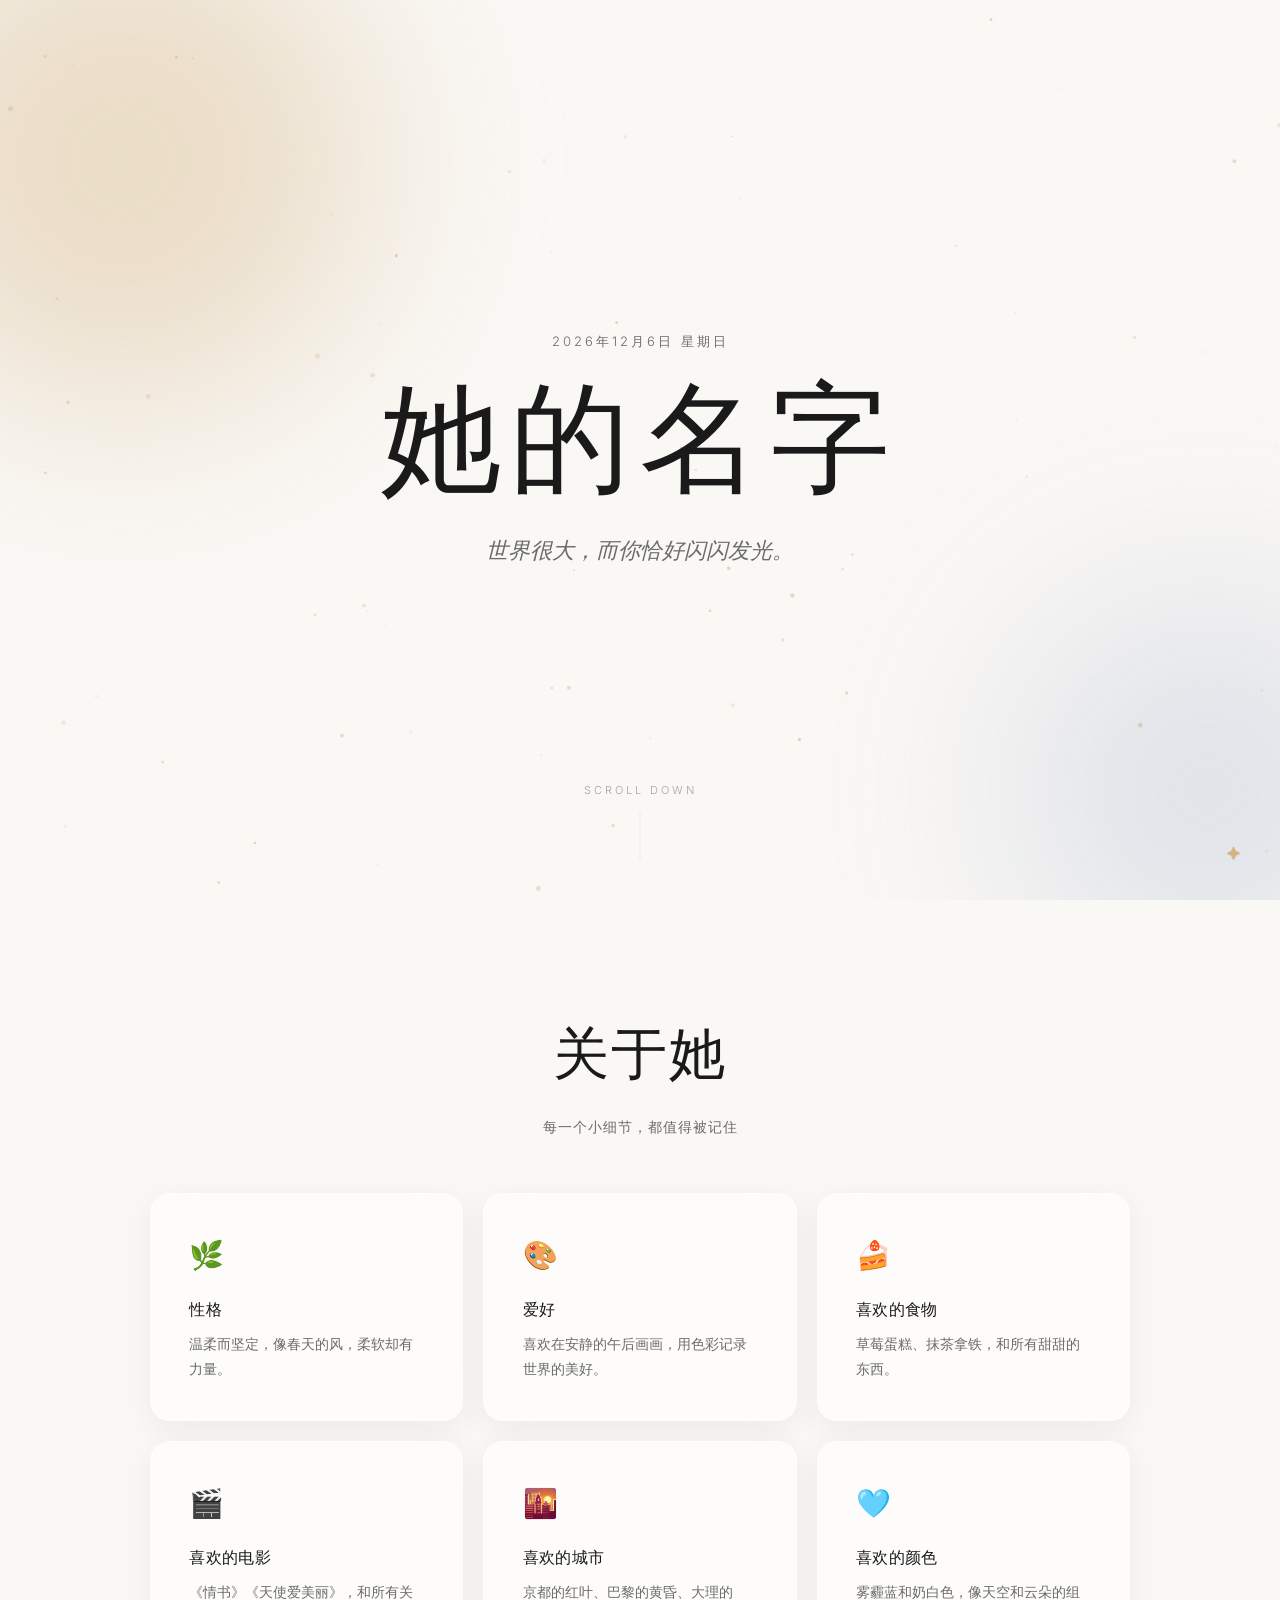
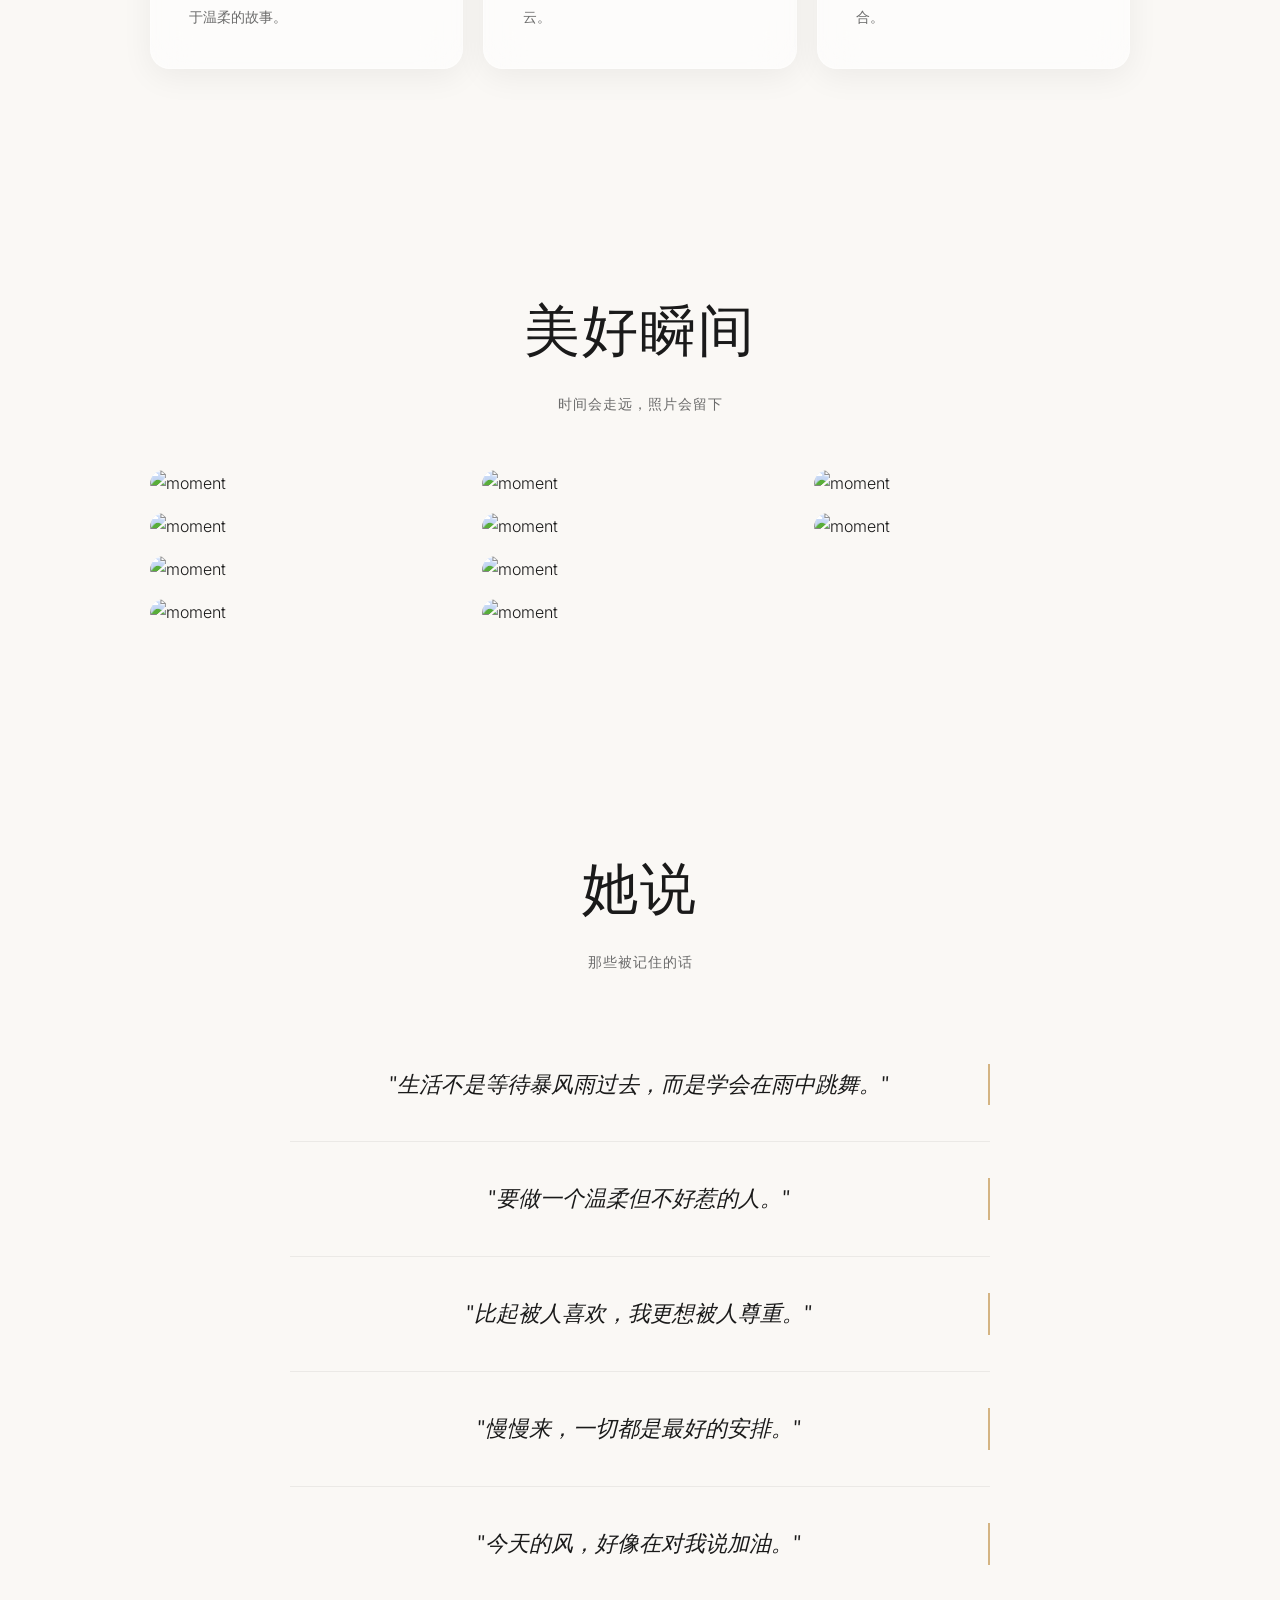
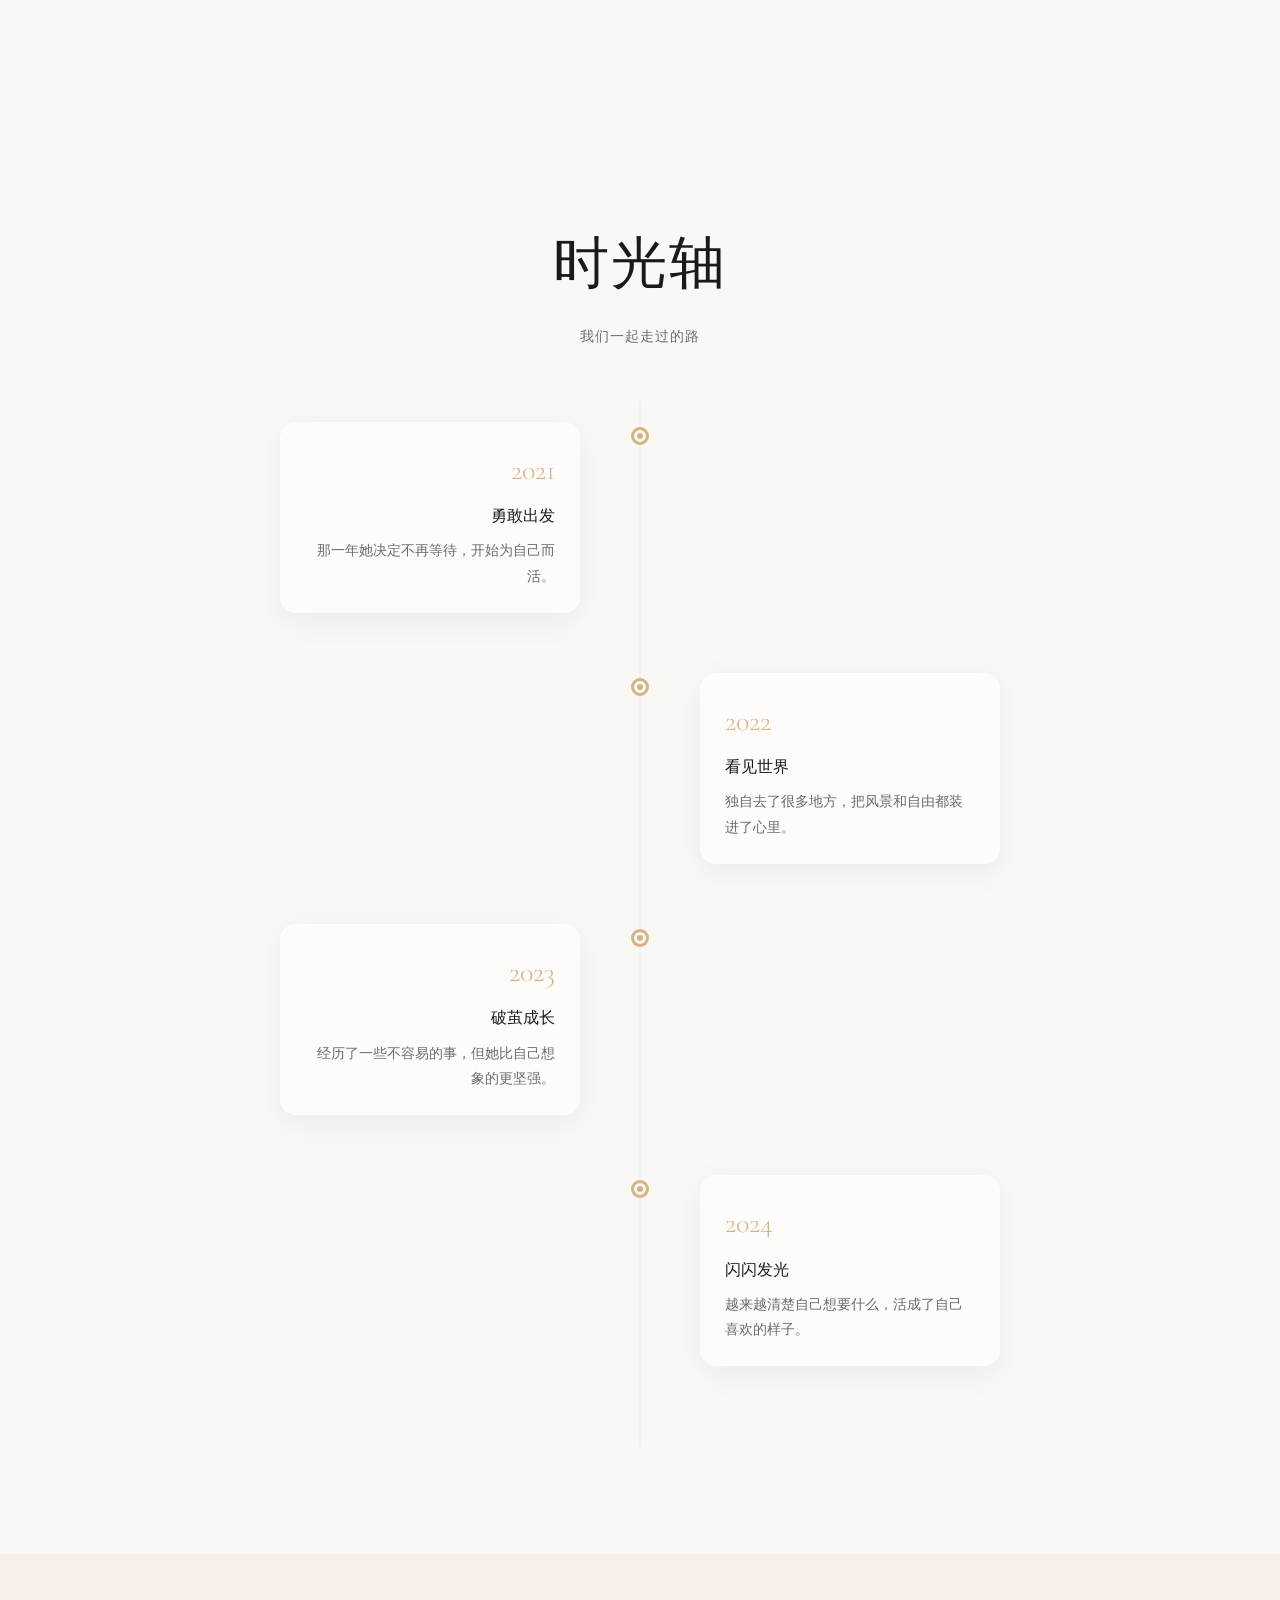
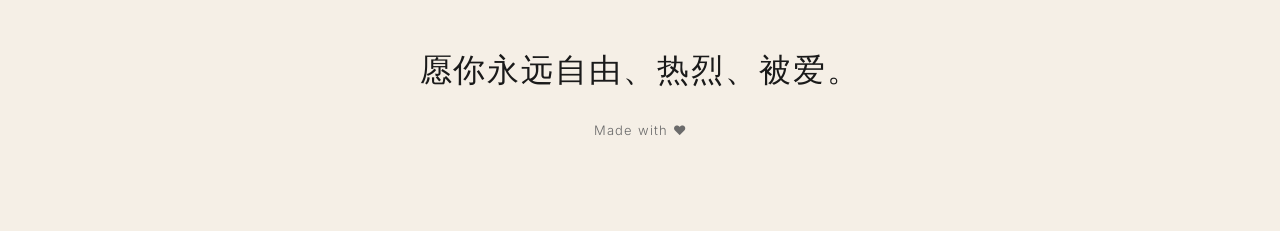
==== commit 8b6204b3: "Add files via upload" ====
--- a/index.html
+++ b/index.html
@@ -1,820 +1,223 @@
 <!DOCTYPE html>
-<html lang="zh-CN">
+<html lang="zh-CN" data-theme="light">
 <head>
-    <meta charset="UTF-8">
-    <meta name="viewport" content="width=device-width, initial-scale=1.0">
-    <title>酸枣枝制膜 - 废弃资源再生利用平台</title>
-    <link rel="stylesheet" href="styles.css">
-    <link href="https://fonts.googleapis.com/css2?family=Inter:wght@300;400;500;600;700&family=Noto+Sans+SC:wght@300;400;500;700&display=swap" rel="stylesheet">
-    <link rel="stylesheet" href="https://cdnjs.cloudflare.com/ajax/libs/font-awesome/6.4.0/css/all.min.css">
+  <meta charset="UTF-8">
+  <meta name="viewport" content="width=device-width, initial-scale=1.0">
+  <title>For You ✦</title>
+  <link rel="icon" href="data:image/svg+xml,<svg xmlns='http://www.w3.org/2000/svg' viewBox='0 0 100 100'><text y='.9em' font-size='90'>✦</text></svg>">
+  <link rel="preconnect" href="https://fonts.googleapis.com">
+  <link rel="preconnect" href="https://fonts.gstatic.com" crossorigin>
+  <link href="https://fonts.googleapis.com/css2?family=Cormorant+Garamond:ital,wght@0,300;0,400;0,600;1,300;1,400&family=Inter:wght@300;400;500&family=Lora:ital,wght@0,400;1,400&display=swap" rel="stylesheet">
+  <link rel="stylesheet" href="style.css">
 </head>
 <body>
-    <!-- 导航栏 -->
-    <nav class="navbar">
-        <div class="nav-container">
-            <div class="nav-logo">
-                <div class="logo-icon">
-                    <i class="fas fa-leaf"></i>
-                </div>
-                <span>酸枣枝制膜</span>
-            </div>
-            <ul class="nav-menu">
-                <li class="nav-item"><a href="#home" class="nav-link active">首页</a></li>
-                <li class="nav-item"><a href="#about" class="nav-link">技术介绍</a></li>
-                <li class="nav-item"><a href="#farmer" class="nav-link">农户中心</a></li>
-                <li class="nav-item"><a href="#enterprise" class="nav-link">企业采购</a></li>
-                <li class="nav-item"><a href="#price" class="nav-link">价格标准</a></li>
-                <li class="nav-item"><a href="help.html" class="nav-link">帮助中心</a></li>
-            </ul>
-            <div class="nav-auth">
-                <a href="login.html" class="btn-login">登录</a>
-                <a href="login.html" class="btn-register">注册</a>
-            </div>
-            <div class="hamburger">
-                <span class="bar"></span>
-                <span class="bar"></span>
-                <span class="bar"></span>
-            </div>
-        </div>
-    </nav>
-
-    <!-- 英雄区域 -->
-    <section id="home" class="hero-section">
-        <div class="hero-content">
-            <div class="hero-tag">变废为宝 · 绿色环保</div>
-            <h1 class="hero-title">
-                废弃酸枣枝<br>
-                <strong>制可降解薄膜</strong>
-            </h1>
-            <p class="hero-subtitle">
-                打通农户与企业之间的沟通壁垒，建立标准化酸枣枝收购体系<br>
-                让废弃资源得到充分利用，让农户增收、企业增效、环境受益
-            </p>
-            <div class="hero-buttons">
-                <button class="btn-primary" onclick="scrollToSection('farmer')">
-                    <i class="fas fa-user-tie"></i>
-                    农户入口
-                </button>
-                <button class="btn-secondary" onclick="scrollToSection('enterprise')">
-                    <i class="fas fa-building"></i>
-                    企业入口
-                </button>
-            </div>
-        </div>
-
-        <div class="hero-features">
-            <div class="hero-feature-item">
-                <div class="feature-icon-wrapper">
-                    <i class="fas fa-handshake"></i>
-                </div>
-                <h3>精准对接</h3>
-                <p>打破信息壁垒<br>高效匹配供需</p>
-            </div>
-            <div class="hero-feature-item">
-                <div class="feature-icon-wrapper">
-                    <i class="fas fa-balance-scale"></i>
-                </div>
-                <h3>标准定价</h3>
-                <p>透明公正<br>保障双方利益</p>
-            </div>
-            <div class="hero-feature-item">
-                <div class="feature-icon-wrapper">
-                    <i class="fas fa-camera"></i>
-                </div>
-                <h3>品控可视</h3>
-                <p>图片审核<br>质量有保障</p>
-            </div>
-            <div class="hero-feature-item">
-                <div class="feature-icon-wrapper">
-                    <i class="fas fa-recycle"></i>
-                </div>
-                <h3>绿色环保</h3>
-                <p>废弃资源再生<br>助力可持续发展</p>
-            </div>
-        </div>
-    </section>
-
-    <!-- 技术介绍 -->
-    <section id="about" class="section about-section">
-        <div class="container">
-            <div class="about-grid">
-                <div class="about-content">
-                    <div class="section-tag">技术创新</div>
-                    <h2 class="section-title">酸枣枝<span>制膜技术</span></h2>
-                    <p class="about-subtitle">变废为宝的绿色革命</p>
-                    <div class="about-text">
-                        <p>每年酸枣采摘后，大量酸枣枝被废弃或焚烧，既浪费资源又污染环境。我们的技术将这些废弃酸枣枝转化为可降解薄膜，实现了资源的循环利用。</p>
-                        <p>酸枣枝富含纤维素和木质素，经过特殊工艺处理后，可以制成性能优良的可降解薄膜，广泛应用于农业地膜、包装材料等领域。</p>
-                    </div>
-                    <div class="about-stats">
-                        <div class="about-stat">
-                            <div class="stat-icon"><i class="fas fa-tree"></i></div>
-                            <div>
-                                <h4>原料来源</h4>
-                                <p>废弃酸枣枝 变废为宝</p>
-                            </div>
-                        </div>
-                        <div class="about-stat">
-                            <div class="stat-icon"><i class="fas fa-recycle"></i></div>
-                            <div>
-                                <h4>可降解</h4>
-                                <p>自然分解 无污染</p>
-                            </div>
-                        </div>
-                        <div class="about-stat">
-                            <div class="stat-icon"><i class="fas fa-seedling"></i></div>
-                            <div>
-                                <h4>环保价值</h4>
-                                <p>减少焚烧 保护环境</p>
-                            </div>
-                        </div>
-                    </div>
-                </div>
-                <div class="about-images">
-                    <div class="about-visual">
-                        <div class="about-visual-content">
-                            <div class="about-visual-icon">
-                                <i class="fas fa-leaf"></i>
-                            </div>
-                            <h3>酸枣枝制膜</h3>
-                            <p>废弃资源再生利用</p>
-                        </div>
-                    </div>
-                </div>
-            </div>
-        </div>
-    </section>
-
-    <!-- 平台价值 -->
-    <section class="section value-section">
-        <div class="container">
-            <div class="section-header">
-                <div class="section-tag">平台价值</div>
-                <h2 class="section-title">解决<span>行业痛点</span></h2>
-                <p class="section-subtitle">为农户和企业搭建高效、透明、可持续的交易桥梁</p>
-            </div>
-            <div class="value-grid">
-                <div class="value-card">
-                    <div class="value-icon"><i class="fas fa-question-circle"></i></div>
-                    <h3>农户的困扰</h3>
-                    <ul>
-                        <li>酸枣采摘后树枝无处处理</li>
-                        <li>不知道谁需要收购酸枣枝</li>
-                        <li>没有销售渠道和信息</li>
-                        <li>只能焚烧或丢弃，浪费资源</li>
-                    </ul>
-                </div>
-                <div class="value-card solution">
-                    <div class="value-icon"><i class="fas fa-lightbulb"></i></div>
-                    <h3>平台解决方案</h3>
-                    <ul>
-                        <li>一键挂牌，精准对接企业</li>
-                        <li>标准化定价，透明公正</li>
-                        <li>品控可视化，优质优价</li>
-                        <li>交易记录累积，享受优惠</li>
-                    </ul>
-                </div>
-                <div class="value-card">
-                    <div class="value-icon"><i class="fas fa-industry"></i></div>
-                    <h3>企业的痛点</h3>
-                    <ul>
-                        <li>原料分散，收购成本高</li>
-                        <li>质量参差不齐，品控难</li>
-                        <li>供应不稳定，影响生产</li>
-                        <li>缺乏可靠的农户资源</li>
-                    </ul>
-                </div>
-            </div>
-        </div>
-    </section>
-
-    <!-- 农户中心 -->
-    <section id="farmer" class="section farmer-section">
-        <div class="container">
-            <div class="section-header">
-                <div class="section-tag">农户服务</div>
-                <h2 class="section-title">农户<span>服务中心</span></h2>
-                <p class="section-subtitle">一键挂牌，轻松销售，让废弃酸枣枝变废为宝</p>
-            </div>
-
-            <div class="farmer-dashboard">
-                <div class="dashboard-sidebar">
-                    <div class="user-profile">
-                        <div class="avatar"><i class="fas fa-user-circle"></i></div>
-                        <h3>张大叔</h3>
-                        <p>河北省邢台市信都区</p>
-                        <div class="user-stats">
-                            <div class="stat">
-                                <span class="stat-value">156</span>
-                                <span class="stat-label">成功交易</span>
-                            </div>
-                            <div class="stat">
-                                <span class="stat-value">4.9</span>
-                                <span class="stat-label">信誉评分</span>
-                            </div>
-                        </div>
-                    </div>
-                    <nav class="dashboard-nav">
-                        <a href="#" class="nav-link active" data-tab="sell">
-                            <i class="fas fa-tag"></i>挂牌销售
-                        </a>
-                        <a href="#" class="nav-link" data-tab="orders">
-                            <i class="fas fa-clipboard-list"></i>我的订单
-                        </a>
-                        <a href="#" class="nav-link" data-tab="upload">
-                            <i class="fas fa-camera"></i>上传照片
-                        </a>
-                        <a href="#" class="nav-link" data-tab="discount">
-                            <i class="fas fa-ticket-alt"></i>我的优惠
-                        </a>
-                    </nav>
-                </div>
-
-                <div class="dashboard-content">
-                    <!-- 挂牌销售 -->
-                    <div class="tab-content active" id="sell-tab">
-                        <div class="content-header">
-                            <h3>挂牌销售</h3>
-                            <p>填写酸枣枝信息，快速挂牌出售</p>
-                        </div>
-                        <form class="sell-form">
-                            <div class="form-row">
-                                <div class="form-group">
-                                    <label>酸枣枝类型</label>
-                                    <select>
-                                        <option value="">请选择类型</option>
-                                        <option value="fresh">新鲜酸枣枝</option>
-                                        <option value="dried">干燥酸枣枝</option>
-                                        <option value="crushed">粉碎酸枣枝</option>
-                                    </select>
-                                </div>
-                                <div class="form-group">
-                                    <label>数量（公斤）</label>
-                                    <input type="number" placeholder="请输入数量">
-                                </div>
-                            </div>
-                            <div class="form-row">
-                                <div class="form-group">
-                                    <label>期望价格（元/公斤）</label>
-                                    <input type="number" placeholder="参考标准价：2.5元/公斤" step="0.1">
-                                </div>
-                                <div class="form-group">
-                                    <label>交货方式</label>
-                                    <select>
-                                        <option value="">请选择</option>
-                                        <option value="self">自行送货</option>
-                                        <option value="pickup">企业上门收购</option>
-                                        <option value="express">物流配送</option>
-                                    </select>
-                                </div>
-                            </div>
-                            <div class="form-group">
-                                <label>产地信息</label>
-                                <input type="text" placeholder="请输入详细产地，如：邢台市信都区XX村">
-                            </div>
-                            <div class="form-group">
-                                <label>详细描述</label>
-                                <textarea placeholder="请描述酸枣枝的品质、采集时间、干燥程度等信息"></textarea>
-                            </div>
-                            <div class="form-group">
-                                <label>上传照片</label>
-                                <div class="upload-area">
-                                    <i class="fas fa-cloud-upload-alt"></i>
-                                    <p>点击或拖拽上传酸枣枝照片</p>
-                                    <span>支持 JPG、PNG 格式，最多5张</span>
-                                    <input type="file" multiple accept="image/*">
-                                </div>
-                            </div>
-                            <button type="submit" class="btn-primary btn-large">
-                                <i class="fas fa-paper-plane"></i>一键挂牌
-                            </button>
-                        </form>
-                    </div>
-
-                    <!-- 我的订单 -->
-                    <div class="tab-content" id="orders-tab">
-                        <div class="content-header">
-                            <h3>我的订单</h3>
-                            <p>查看交易状态和历史记录</p>
-                        </div>
-                        <div class="orders-filters">
-                            <button class="filter-btn active">全部</button>
-                            <button class="filter-btn">待确认</button>
-                            <button class="filter-btn">进行中</button>
-                            <button class="filter-btn">已完成</button>
-                        </div>
-                        <div class="orders-list">
-                            <div class="order-card">
-                                <div class="order-header">
-                                    <span class="order-id">#ORD-2024-001</span>
-                                    <span class="order-status status-completed">已完成</span>
-                                </div>
-                                <div class="order-details">
-                                    <div class="order-info">
-                                        <p><strong>企业：</strong>绿源新材料科技有限公司</p>
-                                        <p><strong>数量：</strong>500公斤</p>
-                                        <p><strong>价格：</strong>2.5元/公斤</p>
-                                    </div>
-                                    <div class="order-time"><p>2024-01-15</p></div>
-                                </div>
-                            </div>
-                            <div class="order-card">
-                                <div class="order-header">
-                                    <span class="order-id">#ORD-2024-002</span>
-                                    <span class="order-status status-pending">待确认</span>
-                                </div>
-                                <div class="order-details">
-                                    <div class="order-info">
-                                        <p><strong>企业：</strong>河北可降解材料集团</p>
-                                        <p><strong>数量：</strong>300公斤</p>
-                                        <p><strong>价格：</strong>2.8元/公斤</p>
-                                    </div>
-                                    <div class="order-time"><p>2024-01-18</p></div>
-                                </div>
-                            </div>
-                        </div>
-                    </div>
-
-                    <!-- 上传照片 -->
-                    <div class="tab-content" id="upload-tab">
-                        <div class="content-header">
-                            <h3>品控照片上传</h3>
-                            <p>上传酸枣枝照片，让企业直观了解品质</p>
-                        </div>
-                        <div class="upload-section">
-                            <div class="upload-tips">
-                                <h4>拍照建议</h4>
-                                <ul>
-                                    <li><i class="fas fa-check"></i> 在自然光下拍摄，避免阴影</li>
-                                    <li><i class="fas fa-check"></i> 展示酸枣枝的整体和细节</li>
-                                    <li><i class="fas fa-check"></i> 包含尺寸参照物</li>
-                                    <li><i class="fas fa-check"></i> 展示不同干燥程度</li>
-                                </ul>
-                            </div>
-                            <div class="upload-gallery">
-                                <div class="gallery-item">
-                                    <i class="fas fa-image"></i>
-                                    <div class="gallery-overlay"><i class="fas fa-plus"></i></div>
-                                </div>
-                                <div class="gallery-item">
-                                    <i class="fas fa-image"></i>
-                                    <div class="gallery-overlay"><i class="fas fa-plus"></i></div>
-                                </div>
-                                <div class="gallery-item upload-new">
-                                    <i class="fas fa-plus"></i>
-                                    <span>上传新照片</span>
-                                </div>
-                            </div>
-                        </div>
-                    </div>
-
-                    <!-- 我的优惠 -->
-                    <div class="tab-content" id="discount-tab">
-                        <div class="content-header">
-                            <h3>我的优惠</h3>
-                            <p>交易累积，享受可降解薄膜购买优惠</p>
-                        </div>
-                        <div class="discount-info">
-                            <div class="discount-card">
-                                <div class="discount-header">
-                                    <i class="fas fa-ticket-alt"></i>
-                                    <h4>可降解薄膜优惠券</h4>
-                                </div>
-                                <div class="discount-body">
-                                    <div class="discount-value">
-                                        <span class="amount">8.5</span>
-                                        <span class="unit">折</span>
-                                    </div>
-                                    <div class="discount-details">
-                                        <p>累计交易满1000公斤可享受</p>
-                                        <p>有效期至：2024-12-31</p>
-                                    </div>
-                                </div>
-                                <div class="discount-progress">
-                                    <div class="progress-bar">
-                                        <div class="progress" style="width: 75%"></div>
-                                    </div>
-                                    <span>已交易 750/1000 公斤</span>
-                                </div>
-                            </div>
-                            <div class="discount-card">
-                                <div class="discount-header">
-                                    <i class="fas fa-star"></i>
-                                    <h4>优质农户专属</h4>
-                                </div>
-                                <div class="discount-body">
-                                    <div class="discount-value">
-                                        <span class="amount">9</span>
-                                        <span class="unit">折</span>
-                                    </div>
-                                    <div class="discount-details">
-                                        <p>信誉评分4.5以上自动获得</p>
-                                        <p>有效期至：2024-12-31</p>
-                                    </div>
-                                </div>
-                                <div class="discount-status">
-                                    <i class="fas fa-check-circle"></i>
-                                    <span>已激活</span>
-                                </div>
-                            </div>
-                        </div>
-                    </div>
-                </div>
-            </div>
-        </div>
-    </section>
-
-    <!-- 企业采购 -->
-    <section id="enterprise" class="section enterprise-section">
-        <div class="container">
-            <div class="section-header">
-                <div class="section-tag">企业服务</div>
-                <h2 class="section-title">企业<span>采购中心</span></h2>
-                <p class="section-subtitle">精准采购，品控可视，降低原料获取成本</p>
-            </div>
-
-            <div class="enterprise-dashboard">
-                <div class="search-section">
-                    <div class="search-box">
-                        <i class="fas fa-search"></i>
-                        <input type="text" placeholder="搜索酸枣枝供应...">
-                        <button class="btn-primary">搜索</button>
-                    </div>
-                    <div class="filters">
-                        <select class="filter-select">
-                            <option value="">所有地区</option>
-                            <option value="xingtai">邢台市</option>
-                            <option value="shijiazhuang">石家庄</option>
-                            <option value="handan">邯郸市</option>
-                        </select>
-                        <select class="filter-select">
-                            <option value="">所有类型</option>
-                            <option value="fresh">新鲜酸枣枝</option>
-                            <option value="dried">干燥酸枣枝</option>
-                            <option value="crushed">粉碎酸枣枝</option>
-                        </select>
-                        <select class="filter-select">
-                            <option value="">价格范围</option>
-                            <option value="low">2元以下</option>
-                            <option value="mid">2-3元</option>
-                            <option value="high">3元以上</option>
-                        </select>
-                    </div>
-                </div>
-
-                <div class="supply-grid">
-                    <div class="supply-card">
-                        <div class="supply-image">
-                            <i class="fas fa-tree"></i>
-                            <span class="quality-badge">优质</span>
-                        </div>
-                        <div class="supply-info">
-                            <div class="supply-header">
-                                <h3>新鲜酸枣枝</h3>
-                                <span class="price">¥2.5/公斤</span>
-                            </div>
-                            <div class="supply-details">
-                                <p><i class="fas fa-map-marker-alt"></i> 邢台市信都区</p>
-                                <p><i class="fas fa-weight-hanging"></i> 可供 500公斤</p>
-                                <p><i class="fas fa-user"></i> 张大叔</p>
-                            </div>
-                            <div class="supply-rating">
-                                <div class="stars">
-                                    <i class="fas fa-star"></i><i class="fas fa-star"></i><i class="fas fa-star"></i><i class="fas fa-star"></i><i class="fas fa-star-half-alt"></i>
-                                </div>
-                                <span>4.5分</span>
-                            </div>
-                            <div class="supply-actions">
-                                <button class="btn-outline" onclick="viewDetails(this)">查看详情</button>
-                                <button class="btn-primary" onclick="placeOrder(this)">立即采购</button>
-                            </div>
-                        </div>
-                    </div>
-
-                    <div class="supply-card">
-                        <div class="supply-image">
-                            <i class="fas fa-sun"></i>
-                            <span class="quality-badge premium">特级</span>
-                        </div>
-                        <div class="supply-info">
-                            <div class="supply-header">
-                                <h3>干燥酸枣枝</h3>
-                                <span class="price">¥3.2/公斤</span>
-                            </div>
-                            <div class="supply-details">
-                                <p><i class="fas fa-map-marker-alt"></i> 邢台市内丘县</p>
-                                <p><i class="fas fa-weight-hanging"></i> 可供 800公斤</p>
-                                <p><i class="fas fa-user"></i> 李农场</p>
-                            </div>
-                            <div class="supply-rating">
-                                <div class="stars">
-                                    <i class="fas fa-star"></i><i class="fas fa-star"></i><i class="fas fa-star"></i><i class="fas fa-star"></i><i class="fas fa-star"></i>
-                                </div>
-                                <span>5.0分</span>
-                            </div>
-                            <div class="supply-actions">
-                                <button class="btn-outline" onclick="viewDetails(this)">查看详情</button>
-                                <button class="btn-primary" onclick="placeOrder(this)">立即采购</button>
-                            </div>
-                        </div>
-                    </div>
-
-                    <div class="supply-card">
-                        <div class="supply-image">
-                            <i class="fas fa-cogs"></i>
-                            <span class="quality-badge">优质</span>
-                        </div>
-                        <div class="supply-info">
-                            <div class="supply-header">
-                                <h3>粉碎酸枣枝</h3>
-                                <span class="price">¥2.8/公斤</span>
-                            </div>
-                            <div class="supply-details">
-                                <p><i class="fas fa-map-marker-alt"></i> 邢台市临城县</p>
-                                <p><i class="fas fa-weight-hanging"></i> 可供 1200公斤</p>
-                                <p><i class="fas fa-user"></i> 王合作社</p>
-                            </div>
-                            <div class="supply-rating">
-                                <div class="stars">
-                                    <i class="fas fa-star"></i><i class="fas fa-star"></i><i class="fas fa-star"></i><i class="fas fa-star"></i><i class="far fa-star"></i>
-                                </div>
-                                <span>4.0分</span>
-                            </div>
-                            <div class="supply-actions">
-                                <button class="btn-outline" onclick="viewDetails(this)">查看详情</button>
-                                <button class="btn-primary" onclick="placeOrder(this)">立即采购</button>
-                            </div>
-                        </div>
-                    </div>
-                </div>
-            </div>
-        </div>
-    </section>
-
-    <!-- 价格标准 -->
-    <section id="price" class="section price-section">
-        <div class="container">
-            <div class="section-header">
-                <div class="section-tag">价格透明</div>
-                <h2 class="section-title">标准化<span>价格体系</span></h2>
-                <p class="section-subtitle">透明定价，公平交易，让每一分价值都得到体现</p>
-            </div>
-
-            <div class="price-table-container">
-                <table class="price-table">
-                    <thead>
-                        <tr>
-                            <th>酸枣枝类型</th>
-                            <th>品质等级</th>
-                            <th>标准价格</th>
-                            <th>价格区间</th>
-                            <th>说明</th>
-                        </tr>
-                    </thead>
-                    <tbody>
-                        <tr>
-                            <td><div class="product-info"><i class="fas fa-tree"></i><span>新鲜酸枣枝</span></div></td>
-                            <td><span class="grade grade-a">特级</span></td>
-                            <td class="price">¥3.00/公斤</td>
-                            <td>¥2.50 - ¥3.50</td>
-                            <td>枝条完整，无霉变，采集时间短</td>
-                        </tr>
-                        <tr>
-                            <td><div class="product-info"><i class="fas fa-tree"></i><span>新鲜酸枣枝</span></div></td>
-                            <td><span class="grade grade-b">一级</span></td>
-                            <td class="price">¥2.50/公斤</td>
-                            <td>¥2.00 - ¥3.00</td>
-                            <td>轻微瑕疵，整体品质良好</td>
-                        </tr>
-                        <tr>
-                            <td><div class="product-info"><i class="fas fa-sun"></i><span>干燥酸枣枝</span></div></td>
-                            <td><span class="grade grade-a">特级</span></td>
-                            <td class="price">¥3.80/公斤</td>
-                            <td>¥3.50 - ¥4.20</td>
-                            <td>充分干燥，无霉变，保存完好</td>
-                        </tr>
-                        <tr>
-                            <td><div class="product-info"><i class="fas fa-sun"></i><span>干燥酸枣枝</span></div></td>
-                            <td><span class="grade grade-b">一级</span></td>
-                            <td class="price">¥3.20/公斤</td>
-                            <td>¥2.80 - ¥3.60</td>
-                            <td>干燥良好，品质稳定</td>
-                        </tr>
-                        <tr>
-                            <td><div class="product-info"><i class="fas fa-cogs"></i><span>粉碎酸枣枝</span></div></td>
-                            <td><span class="grade grade-a">特级</span></td>
-                            <td class="price">¥4.20/公斤</td>
-                            <td>¥3.80 - ¥4.60</td>
-                            <td>粉碎均匀，含水量低，可直接加工</td>
-                        </tr>
-                        <tr>
-                            <td><div class="product-info"><i class="fas fa-cogs"></i><span>粉碎酸枣枝</span></div></td>
-                            <td><span class="grade grade-b">一级</span></td>
-                            <td class="price">¥3.50/公斤</td>
-                            <td>¥3.00 - ¥4.00</td>
-                            <td>粉碎良好，符合加工需求</td>
-                        </tr>
-                    </tbody>
-                </table>
-            </div>
-
-            <div class="price-notes">
-                <div class="note-card">
-                    <i class="fas fa-info-circle"></i>
-                    <div>
-                        <h4>定价依据</h4>
-                        <p>价格根据市场行情、品质等级、季节因素等综合确定，每月更新</p>
-                    </div>
-                </div>
-                <div class="note-card">
-                    <i class="fas fa-shield-alt"></i>
-                    <div>
-                        <h4>价格保护</h4>
-                        <p>平台承诺最低收购价保障，确保农户利益不受损</p>
-                    </div>
-                </div>
-                <div class="note-card">
-                    <i class="fas fa-chart-bar"></i>
-                    <div>
-                        <h4>市场透明</h4>
-                        <p>实时公开市场供需数据，让交易更加公平公正</p>
-                    </div>
-                </div>
-            </div>
-        </div>
-    </section>
-
-    <!-- 交易流程 -->
-    <section class="section process-section">
-        <div class="container">
-            <div class="section-header">
-                <div class="section-tag">交易流程</div>
-                <h2 class="section-title">简单<span>四步完成</span></h2>
-                <p class="section-subtitle">高效便捷的交易体验</p>
-            </div>
-            <div class="process-grid">
-                <div class="process-card">
-                    <div class="process-number">01</div>
-                    <div class="process-icon"><i class="fas fa-user-plus"></i></div>
-                    <h3>注册认证</h3>
-                    <p>农户或企业注册账户，完成实名认证</p>
-                </div>
-                <div class="process-card">
-                    <div class="process-number">02</div>
-                    <div class="process-icon"><i class="fas fa-tag"></i></div>
-                    <h3>挂牌/采购</h3>
-                    <p>农户挂牌销售，企业浏览下单</p>
-                </div>
-                <div class="process-card">
-                    <div class="process-number">03</div>
-                    <div class="process-icon"><i class="fas fa-camera"></i></div>
-                    <h3>品控确认</h3>
-                    <p>上传照片，企业审核确认品质</p>
-                </div>
-                <div class="process-card">
-                    <div class="process-number">04</div>
-                    <div class="process-icon"><i class="fas fa-money-bill-wave"></i></div>
-                    <h3>交易结算</h3>
-                    <p>确认收货，平台自动结算</p>
-                </div>
-            </div>
-        </div>
-    </section>
-
-    <!-- 页脚 -->
-    <footer class="footer">
-        <div class="container">
-            <div class="footer-grid">
-                <div class="footer-section">
-                    <div class="footer-logo">
-                        <div class="logo-icon"><i class="fas fa-leaf"></i></div>
-                        <span>酸枣枝制膜平台</span>
-                    </div>
-                    <p>致力于废弃酸枣枝资源的再生利用，推动绿色环保产业发展，让农户增收、企业增效、环境受益。</p>
-                    <div class="social-links">
-                        <a href="#"><i class="fab fa-weixin"></i></a>
-                        <a href="#"><i class="fab fa-weibo"></i></a>
-                        <a href="#"><i class="fab fa-qq"></i></a>
-                    </div>
-                </div>
-                <div class="footer-section">
-                    <h4>快速链接</h4>
-                    <ul>
-                        <li><a href="#home">首页</a></li>
-                        <li><a href="#about">技术介绍</a></li>
-                        <li><a href="#farmer">农户中心</a></li>
-                        <li><a href="#enterprise">企业采购</a></li>
-                    </ul>
-                </div>
-                <div class="footer-section">
-                    <h4>帮助支持</h4>
-                    <ul>
-                        <li><a href="help.html">使用指南</a></li>
-                        <li><a href="help.html">常见问题</a></li>
-                        <li><a href="help.html">联系客服</a></li>
-                        <li><a href="help.html">意见反馈</a></li>
-                    </ul>
-                </div>
-                <div class="footer-section">
-                    <h4>联系我们</h4>
-                    <div class="contact-info">
-                        <p><i class="fas fa-phone"></i> 400-888-8888</p>
-                        <p><i class="fas fa-envelope"></i> service@suanzaobi.com</p>
-                        <p><i class="fas fa-map-marker-alt"></i> 河北省邢台市</p>
-                    </div>
-                </div>
-            </div>
-            <div class="footer-bottom">
-                <p>&copy; 2024 酸枣枝制膜平台. 让废弃资源焕发新生</p>
-            </div>
-        </div>
-    </footer>
-
-    <!-- 模态框 -->
-    <div class="modal" id="orderModal">
-        <div class="modal-content">
-            <div class="modal-header">
-                <h3>确认采购订单</h3>
-                <button class="modal-close" onclick="closeModal()">&times;</button>
-            </div>
-            <div class="modal-body">
-                <div class="order-summary">
-                    <div class="product-summary">
-                        <div class="product-summary-icon"><i class="fas fa-tree"></i></div>
-                        <div>
-                            <h4>新鲜酸枣枝</h4>
-                            <p>供应商：张大叔</p>
-                            <p>单价：¥2.50/公斤</p>
-                        </div>
-                    </div>
-                    <div class="order-form">
-                        <div class="form-group">
-                            <label>采购数量（公斤）</label>
-                            <input type="number" value="100" min="1">
-                        </div>
-                        <div class="form-group">
-                            <label>收货地址</label>
-                            <textarea placeholder="请输入详细收货地址"></textarea>
-                        </div>
-                        <div class="form-group">
-                            <label>备注信息</label>
-                            <textarea placeholder="如有特殊要求请填写"></textarea>
-                        </div>
-                    </div>
-                    <div class="order-total">
-                        <div class="total-row"><span>商品金额</span><span>¥250.00</span></div>
-                        <div class="total-row"><span>运费</span><span>¥50.00</span></div>
-                        <div class="total-row total"><span>总计</span><span>¥300.00</span></div>
-                    </div>
-                </div>
-            </div>
-            <div class="modal-footer">
-                <button class="btn-outline" onclick="closeModal()">取消</button>
-                <button class="btn-primary" onclick="confirmOrder()">确认下单</button>
-            </div>
-        </div>
-    </div>
-
-    <!-- 智能客服 -->
-    <div class="chat-widget" id="chatWidget">
-        <div class="chat-button" onclick="toggleChat()">
-            <i class="fas fa-headset"></i>
-            <span class="chat-badge">智能客服</span>
-        </div>
-        <div class="chat-window" id="chatWindow">
-            <div class="chat-header">
-                <div class="chat-header-info">
-                    <div class="chat-avatar"><i class="fas fa-robot"></i></div>
-                    <div>
-                        <h4>智能客服小枣</h4>
-                        <span class="chat-status">在线</span>
-                    </div>
-                </div>
-                <button class="chat-close" onclick="toggleChat()"><i class="fas fa-times"></i></button>
-            </div>
-            <div class="chat-messages" id="chatMessages">
-                <div class="message bot-message">
-                    <div class="message-avatar"><i class="fas fa-robot"></i></div>
-                    <div class="message-content">
-                        <p>您好！我是智能客服小枣，很高兴为您服务！</p>
-                        <p>我可以帮您解答关于酸枣枝制膜平台的各种问题，请问有什么可以帮您的？</p>
-                    </div>
-                </div>
-            </div>
-            <div class="chat-quick-replies">
-                <button onclick="sendQuickReply('如何注册成为农户？')">如何注册</button>
-                <button onclick="sendQuickReply('酸枣枝的价格标准是什么？')">价格标准</button>
-                <button onclick="sendQuickReply('如何上传品控照片？')">品控要求</button>
-                <button onclick="sendQuickReply('交易流程是怎样的？')">交易流程</button>
-            </div>
-            <div class="chat-input-area">
-                <input type="text" id="chatInput" placeholder="请输入您的问题..." onkeypress="handleKeyPress(event)">
-                <button class="chat-send" onclick="sendMessage()"><i class="fas fa-paper-plane"></i></button>
-            </div>
-        </div>
-    </div>
-
-    <script src="script.js"></script>
-    <script src="chat.js"></script>
+
+  <!-- Loading Screen -->
+  <div id="loader">
+    <div class="loader-inner">
+      <div class="loader-line"></div>
+      <span class="loader-text">Loading…</span>
+    </div>
+  </div>
+
+  <!-- Mouse Glow Follower -->
+  <div id="cursor-glow" aria-hidden="true"></div>
+
+  <!-- Particle Canvas -->
+  <canvas id="particles" aria-hidden="true"></canvas>
+
+  <!-- Navigation -->
+  <nav id="nav">
+    <div class="nav-brand">✦</div>
+    <div class="nav-controls">
+      <span id="clock" class="nav-clock"></span>
+      <button id="music-btn" class="nav-icon" title="音乐" aria-label="Toggle music">
+        <svg class="icon-music-on" viewBox="0 0 24 24" width="18" height="18" fill="none" stroke="currentColor" stroke-width="1.5"><path d="M9 18V5l12-2v13"/><circle cx="6" cy="18" r="3"/><circle cx="18" cy="16" r="3"/></svg>
+        <svg class="icon-music-off" viewBox="0 0 24 24" width="18" height="18" fill="none" stroke="currentColor" stroke-width="1.5"><path d="M9 18V5l12-2v13"/><circle cx="6" cy="18" r="3"/><circle cx="18" cy="16" r="3"/><line x1="2" y1="2" x2="22" y2="22"/></svg>
+      </button>
+      <button id="theme-btn" class="nav-icon" title="夜间模式" aria-label="Toggle dark mode">
+        <svg class="icon-sun" viewBox="0 0 24 24" width="18" height="18" fill="none" stroke="currentColor" stroke-width="1.5"><circle cx="12" cy="12" r="5"/><line x1="12" y1="1" x2="12" y2="3"/><line x1="12" y1="21" x2="12" y2="23"/><line x1="4.22" y1="4.22" x2="5.64" y2="5.64"/><line x1="18.36" y1="18.36" x2="19.78" y2="19.78"/><line x1="1" y1="12" x2="3" y2="12"/><line x1="21" y1="12" x2="23" y2="12"/><line x1="4.22" y1="19.78" x2="5.64" y2="18.36"/><line x1="18.36" y1="5.64" x2="19.78" y2="4.22"/></svg>
+        <svg class="icon-moon" viewBox="0 0 24 24" width="18" height="18" fill="none" stroke="currentColor" stroke-width="1.5"><path d="M21 12.79A9 9 0 1 1 11.21 3 7 7 0 0 0 21 12.79z"/></svg>
+      </button>
+    </div>
+  </nav>
+
+  <!-- ===== HERO ===== -->
+  <section id="hero">
+    <div class="hero-content">
+      <p class="hero-date" id="hero-date"></p>
+      <h1 class="hero-name" data-reveal>她的名字</h1>
+      <p class="hero-tagline" data-reveal>世界很大，而你恰好闪闪发光。</p>
+    </div>
+    <div class="scroll-hint">
+      <span>Scroll Down</span>
+      <div class="scroll-line"></div>
+    </div>
+  </section>
+
+  <!-- ===== ABOUT ===== -->
+  <section id="about" class="section">
+    <div class="container">
+      <h2 class="section-title" data-reveal>关于她</h2>
+      <p class="section-subtitle" data-reveal>每一个小细节，都值得被记住</p>
+      <div class="cards-grid">
+        <div class="about-card" data-reveal>
+          <div class="card-icon">🌿</div>
+          <h3>性格</h3>
+          <p>温柔而坚定，像春天的风，柔软却有力量。</p>
+        </div>
+        <div class="about-card" data-reveal>
+          <div class="card-icon">🎨</div>
+          <h3>爱好</h3>
+          <p>喜欢在安静的午后画画，用色彩记录世界的美好。</p>
+        </div>
+        <div class="about-card" data-reveal>
+          <div class="card-icon">🍰</div>
+          <h3>喜欢的食物</h3>
+          <p>草莓蛋糕、抹茶拿铁，和所有甜甜的东西。</p>
+        </div>
+        <div class="about-card" data-reveal>
+          <div class="card-icon">🎬</div>
+          <h3>喜欢的电影</h3>
+          <p>《情书》《天使爱美丽》，和所有关于温柔的故事。</p>
+        </div>
+        <div class="about-card" data-reveal>
+          <div class="card-icon">🌇</div>
+          <h3>喜欢的城市</h3>
+          <p>京都的红叶、巴黎的黄昏、大理的云。</p>
+        </div>
+        <div class="about-card" data-reveal>
+          <div class="card-icon">🩵</div>
+          <h3>喜欢的颜色</h3>
+          <p>雾霾蓝和奶白色，像天空和云朵的组合。</p>
+        </div>
+      </div>
+    </div>
+  </section>
+
+  <!-- ===== GALLERY ===== -->
+  <section id="gallery" class="section">
+    <div class="container">
+      <h2 class="section-title" data-reveal>美好瞬间</h2>
+      <p class="section-subtitle" data-reveal>时间会走远，照片会留下</p>
+      <div class="masonry" data-reveal>
+        <div class="masonry-item"><img src="images/1.jpg" alt="moment"></div>
+        <div class="masonry-item"><img src="images/2.jpg" alt="moment"></div>
+        <div class="masonry-item"><img src="images/3.jpg" alt="moment"></div>
+        <div class="masonry-item"><img src="images/4.jpg" alt="moment"></div>
+        <div class="masonry-item"><img src="images/5.jpg" alt="moment"></div>
+        <div class="masonry-item"><img src="images/1.jpg" alt="moment"></div>
+        <div class="masonry-item"><img src="images/2.jpg" alt="moment"></div>
+        <div class="masonry-item"><img src="images/3.jpg" alt="moment"></div>
+        <div class="masonry-item"><img src="images/4.jpg" alt="moment"></div>
+        <div class="masonry-item"><img src="images/5.jpg" alt="moment"></div>
+      </div>
+    </div>
+  </section>
+
+  <!-- Lightbox -->
+  <div id="lightbox" class="lightbox" aria-hidden="true">
+    <button class="lightbox-close" aria-label="Close">&times;</button>
+    <div class="lightbox-content"></div>
+  </div>
+
+  <!-- ===== QUOTES ===== -->
+  <section id="quotes" class="section">
+    <div class="container">
+      <h2 class="section-title" data-reveal>她说</h2>
+      <p class="section-subtitle" data-reveal>那些被记住的话</p>
+      <div class="quotes-list">
+        <blockquote class="quote-item" data-reveal>
+          <p>"生活不是等待暴风雨过去，而是学会在雨中跳舞。"</p>
+        </blockquote>
+        <blockquote class="quote-item" data-reveal>
+          <p>"要做一个温柔但不好惹的人。"</p>
+        </blockquote>
+        <blockquote class="quote-item" data-reveal>
+          <p>"比起被人喜欢，我更想被人尊重。"</p>
+        </blockquote>
+        <blockquote class="quote-item" data-reveal>
+          <p>"慢慢来，一切都是最好的安排。"</p>
+        </blockquote>
+        <blockquote class="quote-item" data-reveal>
+          <p>"今天的风，好像在对我说加油。"</p>
+        </blockquote>
+      </div>
+    </div>
+  </section>
+
+  <!-- ===== TIMELINE ===== -->
+  <section id="timeline" class="section">
+    <div class="container">
+      <h2 class="section-title" data-reveal>时光轴</h2>
+      <p class="section-subtitle" data-reveal>我们一起走过的路</p>
+      <div class="timeline">
+        <div class="timeline-line"></div>
+        <div class="timeline-item left" data-reveal>
+          <div class="timeline-dot"></div>
+          <div class="timeline-card">
+            <span class="timeline-year">2021</span>
+            <h3>勇敢出发</h3>
+            <p>那一年她决定不再等待，开始为自己而活。</p>
+          </div>
+        </div>
+        <div class="timeline-item right" data-reveal>
+          <div class="timeline-dot"></div>
+          <div class="timeline-card">
+            <span class="timeline-year">2022</span>
+            <h3>看见世界</h3>
+            <p>独自去了很多地方，把风景和自由都装进了心里。</p>
+          </div>
+        </div>
+        <div class="timeline-item left" data-reveal>
+          <div class="timeline-dot"></div>
+          <div class="timeline-card">
+            <span class="timeline-year">2023</span>
+            <h3>破茧成长</h3>
+            <p>经历了一些不容易的事，但她比自己想象的更坚强。</p>
+          </div>
+        </div>
+        <div class="timeline-item right" data-reveal>
+          <div class="timeline-dot"></div>
+          <div class="timeline-card">
+            <span class="timeline-year">2024</span>
+            <h3>闪闪发光</h3>
+            <p>越来越清楚自己想要什么，活成了自己喜欢的样子。</p>
+          </div>
+        </div>
+      </div>
+    </div>
+  </section>
+
+  <!-- Hidden Surprise Star -->
+  <button id="surprise-star" title="✨" aria-label="A surprise for you">✦</button>
+
+  <!-- Letter Modal -->
+  <div id="letter-modal" class="letter-modal" aria-hidden="true">
+    <div class="letter-backdrop"></div>
+    <div class="letter-paper">
+      <button class="letter-close" aria-label="Close">&times;</button>
+      <div class="letter-content">
+        <h2>给未来的你</h2>
+        <div class="letter-body">
+          <p>不知道你看到这封信的时候，是什么样的心情。</p>
+          <p>但我想告诉你——</p>
+          <p>在这个世界上，有一个人，<br>认真地希望你快乐。</p>
+          <p>不是因为你做了什么，<br>不是因为你成为了谁，<br>而是因为<strong>你就是你</strong>。</p>
+          <p>愿你永远有勇气做自己，<br>愿你永远被温柔以待，<br>愿你的每一天，都比昨天更接近你想成为的样子。</p>
+          <p>这个世界因为有你，而变得不一样。</p>
+          <p class="letter-sign">永远为你骄傲的人 ✦</p>
+        </div>
+      </div>
+    </div>
+  </div>
+
+  <!-- Footer -->
+  <footer id="footer">
+    <p class="footer-quote">愿你永远自由、热烈、被爱。</p>
+    <p class="footer-made">Made with ❤️</p>
+  </footer>
+
+  <script src="script.js"></script>
 </body>
 </html>
--- a/style.css
+++ b/style.css
@@ -0,0 +1,888 @@
+/* ============================================================
+   DESIGN SYSTEM — CSS Variables
+   ============================================================ */
+:root {
+  /* Light theme */
+  --bg:           #FAF8F5;
+  --bg-card:      rgba(255, 255, 255, 0.55);
+  --bg-card-hover:rgba(255, 255, 255, 0.75);
+  --text:         #1A1A1A;
+  --text-secondary:#6B6B6B;
+  --accent:       #D4B483;
+  --accent-light: #F5EFE6;
+  --blue:         #B8C4D6;
+  --border:       rgba(0, 0, 0, 0.06);
+  --shadow:       0 8px 32px rgba(0, 0, 0, 0.06);
+  --shadow-hover: 0 16px 48px rgba(0, 0, 0, 0.10);
+  --glow:         rgba(212, 180, 131, 0.15);
+  --particle-color: 212, 180, 131;
+  --nav-bg:       rgba(250, 248, 245, 0.8);
+  --glass-border: rgba(255, 255, 255, 0.4);
+  --loader-bg:    #FAF8F5;
+  --letter-bg:    #FFFDF9;
+  --footer-bg:    #F5EFE6;
+}
+
+[data-theme="dark"] {
+  --bg:           #0F0F0F;
+  --bg-card:      rgba(255, 255, 255, 0.05);
+  --bg-card-hover:rgba(255, 255, 255, 0.10);
+  --text:         #F0EDE8;
+  --text-secondary:#9A9A9A;
+  --accent:       #D4B483;
+  --accent-light: #1E1A14;
+  --blue:         #7A8CA0;
+  --border:       rgba(255, 255, 255, 0.06);
+  --shadow:       0 8px 32px rgba(0, 0, 0, 0.3);
+  --shadow-hover: 0 16px 48px rgba(0, 0, 0, 0.45);
+  --glow:         rgba(212, 180, 131, 0.08);
+  --particle-color: 212, 180, 131;
+  --nav-bg:       rgba(15, 15, 15, 0.85);
+  --glass-border: rgba(255, 255, 255, 0.08);
+  --loader-bg:    #0F0F0F;
+  --letter-bg:    #1A1714;
+  --footer-bg:    #141210;
+}
+
+/* ============================================================
+   RESET & BASE
+   ============================================================ */
+*, *::before, *::after { margin: 0; padding: 0; box-sizing: border-box; }
+
+html {
+  scroll-behavior: smooth;
+  -webkit-font-smoothing: antialiased;
+  -moz-osx-font-smoothing: grayscale;
+}
+
+body {
+  font-family: 'Inter', -apple-system, BlinkMacSystemFont, 'Segoe UI', sans-serif;
+  font-weight: 300;
+  color: var(--text);
+  background: var(--bg);
+  line-height: 1.7;
+  overflow-x: hidden;
+  transition: background 0.6s ease, color 0.6s ease;
+}
+
+::selection {
+  background: var(--accent);
+  color: #fff;
+}
+
+img { max-width: 100%; display: block; }
+button { cursor: pointer; border: none; background: none; font: inherit; color: inherit; }
+
+.container {
+  max-width: 1100px;
+  margin: 0 auto;
+  padding: 0 clamp(20px, 5vw, 60px);
+}
+
+.section {
+  padding: clamp(80px, 12vh, 160px) 0;
+  position: relative;
+}
+
+/* ============================================================
+   LOADING SCREEN
+   ============================================================ */
+#loader {
+  position: fixed;
+  inset: 0;
+  z-index: 9999;
+  background: var(--loader-bg);
+  display: flex;
+  align-items: center;
+  justify-content: center;
+  transition: opacity 0.8s ease, visibility 0.8s ease;
+}
+
+#loader.hidden {
+  opacity: 0;
+  visibility: hidden;
+  pointer-events: none;
+}
+
+.loader-inner {
+  display: flex;
+  flex-direction: column;
+  align-items: center;
+  gap: 20px;
+}
+
+.loader-line {
+  width: 120px;
+  height: 1px;
+  background: var(--border);
+  position: relative;
+  overflow: hidden;
+}
+
+.loader-line::after {
+  content: '';
+  position: absolute;
+  left: 0; top: 0;
+  width: 40%;
+  height: 100%;
+  background: var(--accent);
+  animation: loaderSlide 1.2s ease-in-out infinite;
+}
+
+@keyframes loaderSlide {
+  0%   { left: -40%; }
+  100% { left: 100%; }
+}
+
+.loader-text {
+  font-size: 12px;
+  letter-spacing: 3px;
+  text-transform: uppercase;
+  color: var(--text-secondary);
+}
+
+/* ============================================================
+   CURSOR GLOW
+   ============================================================ */
+#cursor-glow {
+  position: fixed;
+  width: 400px;
+  height: 400px;
+  border-radius: 50%;
+  pointer-events: none;
+  z-index: 1;
+  background: radial-gradient(circle, var(--glow) 0%, transparent 70%);
+  transform: translate(-50%, -50%);
+  transition: opacity 0.3s;
+  opacity: 0;
+}
+
+#cursor-glow.visible { opacity: 1; }
+
+@media (pointer: coarse) {
+  #cursor-glow { display: none; }
+}
+
+/* ============================================================
+   PARTICLES CANVAS
+   ============================================================ */
+#particles {
+  position: fixed;
+  inset: 0;
+  z-index: 0;
+  pointer-events: none;
+}
+
+/* ============================================================
+   NAVIGATION
+   ============================================================ */
+#nav {
+  position: fixed;
+  top: 0; left: 0; right: 0;
+  z-index: 100;
+  display: flex;
+  align-items: center;
+  justify-content: space-between;
+  padding: 0 clamp(20px, 4vw, 48px);
+  height: 56px;
+  background: var(--nav-bg);
+  backdrop-filter: blur(20px);
+  -webkit-backdrop-filter: blur(20px);
+  border-bottom: 1px solid var(--border);
+  opacity: 0;
+  transform: translateY(-10px);
+  transition: opacity 0.6s ease, transform 0.6s ease, background 0.6s ease;
+}
+
+#nav.visible {
+  opacity: 1;
+  transform: translateY(0);
+}
+
+.nav-brand {
+  font-size: 20px;
+  color: var(--accent);
+  user-select: none;
+}
+
+.nav-controls {
+  display: flex;
+  align-items: center;
+  gap: 12px;
+}
+
+.nav-clock {
+  font-size: 12px;
+  letter-spacing: 1px;
+  color: var(--text-secondary);
+  font-variant-numeric: tabular-nums;
+  min-width: 70px;
+  text-align: right;
+}
+
+.nav-icon {
+  width: 36px;
+  height: 36px;
+  display: flex;
+  align-items: center;
+  justify-content: center;
+  border-radius: 50%;
+  color: var(--text-secondary);
+  transition: color 0.3s, background 0.3s;
+}
+
+.nav-icon:hover {
+  color: var(--text);
+  background: var(--bg-card);
+}
+
+/* Theme toggle icon switching */
+[data-theme="light"] .icon-sun  { display: block; }
+[data-theme="light"] .icon-moon { display: none; }
+[data-theme="dark"]  .icon-sun  { display: none; }
+[data-theme="dark"]  .icon-moon { display: block; }
+
+/* Music toggle icon switching */
+#music-btn .icon-music-off { display: none; }
+#music-btn.playing .icon-music-on  { display: none; }
+#music-btn.playing .icon-music-off { display: block; }
+
+/* ============================================================
+   HERO SECTION
+   ============================================================ */
+#hero {
+  position: relative;
+  min-height: 100vh;
+  display: flex;
+  align-items: center;
+  justify-content: center;
+  z-index: 2;
+  overflow: hidden;
+}
+
+/* Gradient orbs behind hero */
+#hero::before,
+#hero::after {
+  content: '';
+  position: absolute;
+  border-radius: 50%;
+  filter: blur(100px);
+  opacity: 0.4;
+  animation: orbFloat 12s ease-in-out infinite alternate;
+  pointer-events: none;
+}
+
+#hero::before {
+  width: 500px; height: 500px;
+  background: var(--accent);
+  top: -10%; left: -10%;
+  animation-delay: 0s;
+}
+
+#hero::after {
+  width: 400px; height: 400px;
+  background: var(--blue);
+  bottom: -10%; right: -10%;
+  animation-delay: -6s;
+}
+
+@keyframes orbFloat {
+  0%   { transform: translate(0, 0) scale(1); }
+  100% { transform: translate(60px, 40px) scale(1.15); }
+}
+
+.hero-content {
+  text-align: center;
+  z-index: 2;
+  padding: 0 20px;
+}
+
+.hero-date {
+  font-size: 13px;
+  letter-spacing: 3px;
+  color: var(--text-secondary);
+  margin-bottom: 24px;
+  text-transform: uppercase;
+}
+
+.hero-name {
+  font-family: 'Cormorant Garamond', 'Georgia', serif;
+  font-size: clamp(48px, 10vw, 120px);
+  font-weight: 300;
+  letter-spacing: 0.08em;
+  line-height: 1.1;
+  margin-bottom: 24px;
+  opacity: 0;
+  transform: translateY(40px);
+  transition: opacity 1.2s cubic-bezier(0.16, 1, 0.3, 1),
+              transform 1.2s cubic-bezier(0.16, 1, 0.3, 1);
+}
+
+.hero-name.revealed {
+  opacity: 1;
+  transform: translateY(0);
+}
+
+.hero-tagline {
+  font-family: 'Lora', 'Georgia', serif;
+  font-style: italic;
+  font-size: clamp(16px, 2.5vw, 22px);
+  color: var(--text-secondary);
+  font-weight: 400;
+  opacity: 0;
+  transform: translateY(30px);
+  transition: opacity 1.2s cubic-bezier(0.16, 1, 0.3, 1) 0.3s,
+              transform 1.2s cubic-bezier(0.16, 1, 0.3, 1) 0.3s;
+}
+
+.hero-tagline.revealed {
+  opacity: 1;
+  transform: translateY(0);
+}
+
+/* Scroll hint */
+.scroll-hint {
+  position: absolute;
+  bottom: 40px;
+  left: 50%;
+  transform: translateX(-50%);
+  display: flex;
+  flex-direction: column;
+  align-items: center;
+  gap: 12px;
+  z-index: 2;
+}
+
+.scroll-hint span {
+  font-size: 11px;
+  letter-spacing: 3px;
+  text-transform: uppercase;
+  color: var(--text-secondary);
+  opacity: 0.6;
+}
+
+.scroll-line {
+  width: 1px;
+  height: 48px;
+  position: relative;
+  overflow: hidden;
+  background: var(--border);
+}
+
+.scroll-line::after {
+  content: '';
+  position: absolute;
+  top: -100%;
+  left: 0;
+  width: 100%;
+  height: 50%;
+  background: var(--accent);
+  animation: scrollDown 2s ease-in-out infinite;
+}
+
+@keyframes scrollDown {
+  0%   { top: -50%; }
+  100% { top: 150%; }
+}
+
+/* ============================================================
+   SECTION TITLES
+   ============================================================ */
+.section-title {
+  font-family: 'Cormorant Garamond', 'Georgia', serif;
+  font-size: clamp(32px, 5vw, 56px);
+  font-weight: 300;
+  letter-spacing: 0.04em;
+  text-align: center;
+  margin-bottom: 12px;
+}
+
+.section-subtitle {
+  text-align: center;
+  font-size: 14px;
+  color: var(--text-secondary);
+  letter-spacing: 1px;
+  margin-bottom: clamp(40px, 6vh, 80px);
+}
+
+/* ============================================================
+   REVEAL ANIMATION (scroll-triggered)
+   ============================================================ */
+[data-reveal] {
+  opacity: 0;
+  transform: translateY(32px);
+  transition: opacity 0.8s cubic-bezier(0.16, 1, 0.3, 1),
+              transform 0.8s cubic-bezier(0.16, 1, 0.3, 1);
+}
+
+[data-reveal].revealed {
+  opacity: 1;
+  transform: translateY(0);
+}
+
+/* Stagger children in cards-grid */
+.cards-grid [data-reveal]:nth-child(1) { transition-delay: 0s; }
+.cards-grid [data-reveal]:nth-child(2) { transition-delay: 0.08s; }
+.cards-grid [data-reveal]:nth-child(3) { transition-delay: 0.16s; }
+.cards-grid [data-reveal]:nth-child(4) { transition-delay: 0.24s; }
+.cards-grid [data-reveal]:nth-child(5) { transition-delay: 0.32s; }
+.cards-grid [data-reveal]:nth-child(6) { transition-delay: 0.40s; }
+
+/* ============================================================
+   ABOUT CARDS
+   ============================================================ */
+.cards-grid {
+  display: grid;
+  grid-template-columns: repeat(3, 1fr);
+  gap: 20px;
+}
+
+.about-card {
+  background: var(--bg-card);
+  backdrop-filter: blur(20px);
+  -webkit-backdrop-filter: blur(20px);
+  border: 1px solid var(--glass-border);
+  border-radius: 20px;
+  padding: clamp(28px, 3vw, 40px);
+  box-shadow: var(--shadow);
+  transition: transform 0.4s cubic-bezier(0.16, 1, 0.3, 1),
+              box-shadow 0.4s ease,
+              background 0.4s ease;
+}
+
+.about-card:hover {
+  transform: translateY(-4px) scale(1.02);
+  box-shadow: var(--shadow-hover);
+  background: var(--bg-card-hover);
+}
+
+.card-icon {
+  font-size: 28px;
+  margin-bottom: 16px;
+}
+
+.about-card h3 {
+  font-family: 'Inter', sans-serif;
+  font-weight: 500;
+  font-size: 16px;
+  margin-bottom: 8px;
+  letter-spacing: 0.02em;
+}
+
+.about-card p {
+  font-size: 14px;
+  color: var(--text-secondary);
+  line-height: 1.8;
+}
+
+/* ============================================================
+   GALLERY — MASONRY
+   ============================================================ */
+.masonry {
+  columns: 3;
+  column-gap: 16px;
+}
+
+.masonry-item {
+  break-inside: avoid;
+  margin-bottom: 16px;
+  border-radius: 16px;
+  overflow: hidden;
+  cursor: pointer;
+  transition: transform 0.4s cubic-bezier(0.16, 1, 0.3, 1);
+}
+
+.masonry-item:hover {
+  transform: scale(1.02);
+}
+
+.masonry-item img {
+  width: 100%;
+  display: block;
+  border-radius: 16px;
+  object-fit: cover;
+}
+
+/* ============================================================
+   LIGHTBOX
+   ============================================================ */
+.lightbox {
+  position: fixed;
+  inset: 0;
+  z-index: 200;
+  display: flex;
+  align-items: center;
+  justify-content: center;
+  background: rgba(0, 0, 0, 0.6);
+  backdrop-filter: blur(24px);
+  -webkit-backdrop-filter: blur(24px);
+  opacity: 0;
+  visibility: hidden;
+  transition: opacity 0.4s ease, visibility 0.4s ease;
+}
+
+.lightbox.active {
+  opacity: 1;
+  visibility: visible;
+}
+
+.lightbox-close {
+  position: absolute;
+  top: 24px; right: 24px;
+  font-size: 32px;
+  color: #fff;
+  opacity: 0.7;
+  transition: opacity 0.3s;
+  z-index: 201;
+}
+
+.lightbox-close:hover { opacity: 1; }
+
+.lightbox-content {
+  max-width: 85vw;
+  max-height: 85vh;
+  border-radius: 16px;
+  overflow: hidden;
+  transform: scale(0.9);
+  transition: transform 0.5s cubic-bezier(0.16, 1, 0.3, 1);
+}
+
+.lightbox.active .lightbox-content {
+  transform: scale(1);
+}
+
+.lightbox-content img {
+  border-radius: 16px;
+  max-width: 85vw;
+  max-height: 85vh;
+  object-fit: contain;
+}
+
+/* ============================================================
+   QUOTES
+   ============================================================ */
+.quotes-list {
+  max-width: 700px;
+  margin: 0 auto;
+}
+
+.quote-item {
+  padding: clamp(24px, 4vh, 48px) 0;
+  border-bottom: 1px solid var(--border);
+  text-align: center;
+}
+
+.quote-item:last-child { border-bottom: none; }
+
+.quote-item p {
+  font-family: 'Lora', 'Georgia', serif;
+  font-style: italic;
+  font-size: clamp(16px, 2.2vw, 22px);
+  line-height: 1.9;
+  color: var(--text);
+}
+
+/* Typewriter effect — applied via JS */
+.quote-item.typing p {
+  overflow: hidden;
+  white-space: nowrap;
+  border-right: 2px solid var(--accent);
+  width: 0;
+  animation: typewriter 3s steps(40, end) forwards,
+             blink 0.6s step-end infinite;
+}
+
+@keyframes typewriter {
+  to { width: 100%; }
+}
+
+@keyframes blink {
+  50% { border-color: transparent; }
+}
+
+/* ============================================================
+   TIMELINE
+   ============================================================ */
+.timeline {
+  position: relative;
+  max-width: 800px;
+  margin: 0 auto;
+  padding: 20px 0;
+}
+
+.timeline-line {
+  position: absolute;
+  left: 50%;
+  top: 0; bottom: 0;
+  width: 1px;
+  background: var(--border);
+  transform: translateX(-50%);
+}
+
+.timeline-item {
+  position: relative;
+  width: 50%;
+  padding: 0 40px 60px;
+}
+
+.timeline-item.left {
+  padding-right: 60px;
+  text-align: right;
+}
+
+.timeline-item.right {
+  left: 50%;
+  padding-left: 60px;
+  text-align: left;
+}
+
+.timeline-dot {
+  position: absolute;
+  top: 8px;
+  width: 12px; height: 12px;
+  border-radius: 50%;
+  background: var(--accent);
+  border: 3px solid var(--bg);
+  box-shadow: 0 0 0 3px var(--accent);
+  z-index: 2;
+  transition: transform 0.4s cubic-bezier(0.34, 1.56, 0.64, 1);
+}
+
+.timeline-item.left .timeline-dot {
+  right: -6px;
+}
+
+.timeline-item.right .timeline-dot {
+  left: -6px;
+}
+
+.timeline-item:hover .timeline-dot {
+  transform: scale(1.4);
+}
+
+.timeline-card {
+  background: var(--bg-card);
+  backdrop-filter: blur(16px);
+  -webkit-backdrop-filter: blur(16px);
+  border: 1px solid var(--glass-border);
+  border-radius: 16px;
+  padding: 24px;
+  box-shadow: var(--shadow);
+  transition: transform 0.4s cubic-bezier(0.16, 1, 0.3, 1),
+              box-shadow 0.4s ease;
+}
+
+.timeline-card:hover {
+  transform: translateY(-2px);
+  box-shadow: var(--shadow-hover);
+}
+
+.timeline-year {
+  display: inline-block;
+  font-family: 'Cormorant Garamond', serif;
+  font-size: 28px;
+  font-weight: 300;
+  color: var(--accent);
+  margin-bottom: 8px;
+}
+
+.timeline-card h3 {
+  font-weight: 500;
+  font-size: 16px;
+  margin-bottom: 8px;
+}
+
+.timeline-card p {
+  font-size: 14px;
+  color: var(--text-secondary);
+  line-height: 1.8;
+}
+
+/* ============================================================
+   SURPRISE STAR
+   ============================================================ */
+#surprise-star {
+  position: fixed;
+  bottom: 28px;
+  right: 28px;
+  z-index: 50;
+  font-size: 14px;
+  color: var(--accent);
+  width: 36px; height: 36px;
+  display: flex;
+  align-items: center;
+  justify-content: center;
+  border-radius: 50%;
+  animation: starPulse 3s ease-in-out infinite;
+  transition: transform 0.3s;
+}
+
+#surprise-star:hover {
+  transform: scale(1.3);
+}
+
+@keyframes starPulse {
+  0%, 100% { opacity: 0.4; box-shadow: 0 0 8px rgba(212,180,131,0.2); }
+  50%      { opacity: 1;   box-shadow: 0 0 20px rgba(212,180,131,0.5); }
+}
+
+/* ============================================================
+   LETTER MODAL
+   ============================================================ */
+.letter-modal {
+  position: fixed;
+  inset: 0;
+  z-index: 300;
+  display: flex;
+  align-items: center;
+  justify-content: center;
+  opacity: 0;
+  visibility: hidden;
+  transition: opacity 0.5s ease, visibility 0.5s ease;
+}
+
+.letter-modal.active {
+  opacity: 1;
+  visibility: visible;
+}
+
+.letter-backdrop {
+  position: absolute;
+  inset: 0;
+  background: rgba(0, 0, 0, 0.4);
+  backdrop-filter: blur(30px);
+  -webkit-backdrop-filter: blur(30px);
+}
+
+.letter-paper {
+  position: relative;
+  background: var(--letter-bg);
+  border-radius: 24px;
+  padding: clamp(32px, 5vw, 56px);
+  max-width: 560px;
+  width: 90%;
+  max-height: 85vh;
+  overflow-y: auto;
+  box-shadow: 0 24px 80px rgba(0, 0, 0, 0.15);
+  border: 1px solid var(--glass-border);
+  transform: scaleY(0);
+  transform-origin: center center;
+  transition: transform 0.7s cubic-bezier(0.16, 1, 0.3, 1);
+}
+
+.letter-modal.active .letter-paper {
+  transform: scaleY(1);
+}
+
+.letter-close {
+  position: absolute;
+  top: 16px; right: 20px;
+  font-size: 28px;
+  color: var(--text-secondary);
+  transition: color 0.3s;
+}
+
+.letter-close:hover { color: var(--text); }
+
+.letter-content h2 {
+  font-family: 'Cormorant Garamond', serif;
+  font-weight: 300;
+  font-size: clamp(24px, 4vw, 36px);
+  text-align: center;
+  margin-bottom: 32px;
+  letter-spacing: 0.05em;
+}
+
+.letter-body p {
+  font-family: 'Lora', serif;
+  font-size: clamp(14px, 1.6vw, 16px);
+  line-height: 2;
+  margin-bottom: 16px;
+  color: var(--text);
+}
+
+.letter-body strong {
+  color: var(--accent);
+  font-weight: 600;
+}
+
+.letter-sign {
+  text-align: right;
+  margin-top: 32px;
+  font-style: italic;
+  color: var(--text-secondary);
+}
+
+/* ============================================================
+   FOOTER
+   ============================================================ */
+#footer {
+  text-align: center;
+  padding: clamp(60px, 10vh, 120px) 20px;
+  background: var(--footer-bg);
+  transition: background 0.6s ease;
+}
+
+.footer-quote {
+  font-family: 'Cormorant Garamond', serif;
+  font-size: clamp(20px, 3vw, 32px);
+  font-weight: 300;
+  letter-spacing: 0.06em;
+  margin-bottom: 20px;
+}
+
+.footer-made {
+  font-size: 13px;
+  color: var(--text-secondary);
+  letter-spacing: 1px;
+}
+
+/* ============================================================
+   RESPONSIVE
+   ============================================================ */
+@media (max-width: 768px) {
+  .cards-grid {
+    grid-template-columns: repeat(2, 1fr);
+    gap: 14px;
+  }
+
+  .masonry {
+    columns: 2;
+    column-gap: 12px;
+  }
+
+  .masonry-item { margin-bottom: 12px; }
+
+  /* Timeline: single column */
+  .timeline-line {
+    left: 20px;
+  }
+
+  .timeline-item,
+  .timeline-item.left,
+  .timeline-item.right {
+    width: 100%;
+    left: 0;
+    padding-left: 52px;
+    padding-right: 0;
+    text-align: left;
+  }
+
+  .timeline-item.left .timeline-dot,
+  .timeline-item.right .timeline-dot {
+    left: 14px;
+    right: auto;
+  }
+
+  .nav-clock { display: none; }
+}
+
+@media (max-width: 480px) {
+  .cards-grid {
+    grid-template-columns: 1fr;
+  }
+
+  .masonry {
+    columns: 1;
+  }
+}
